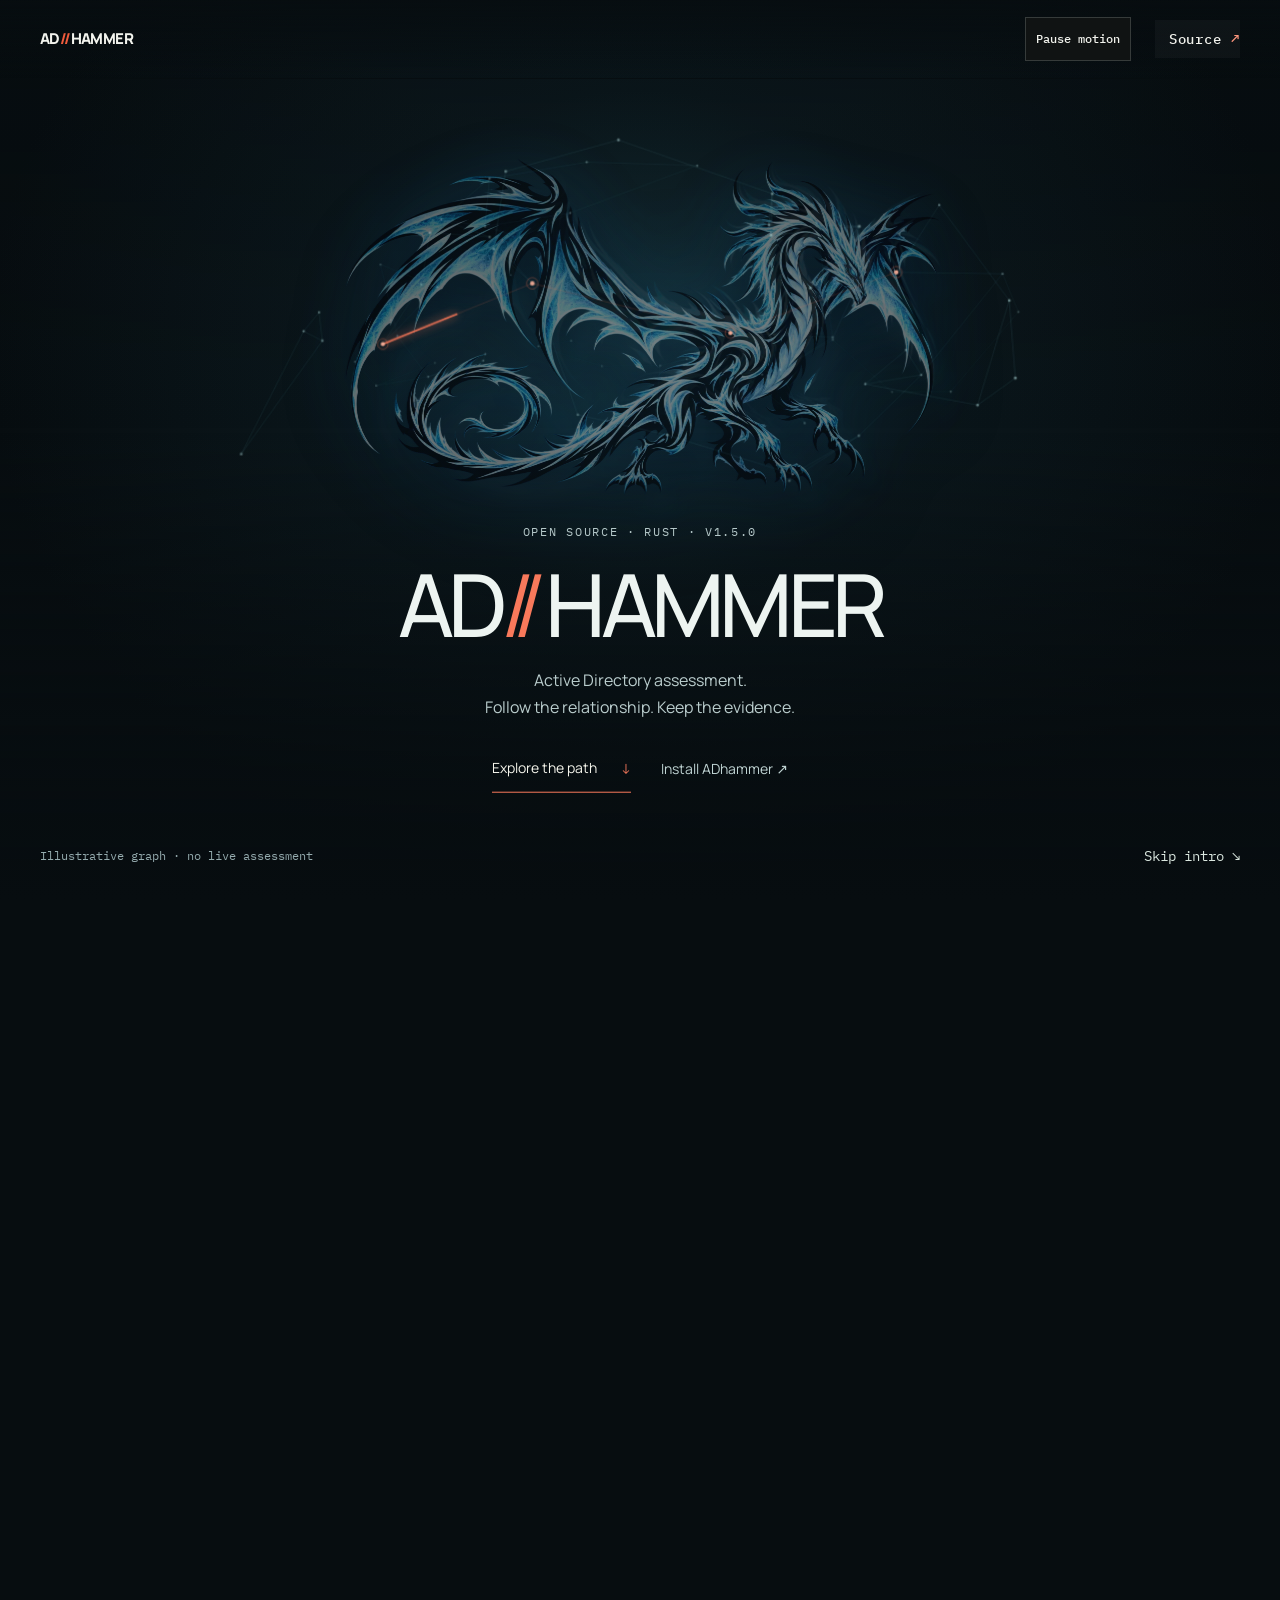
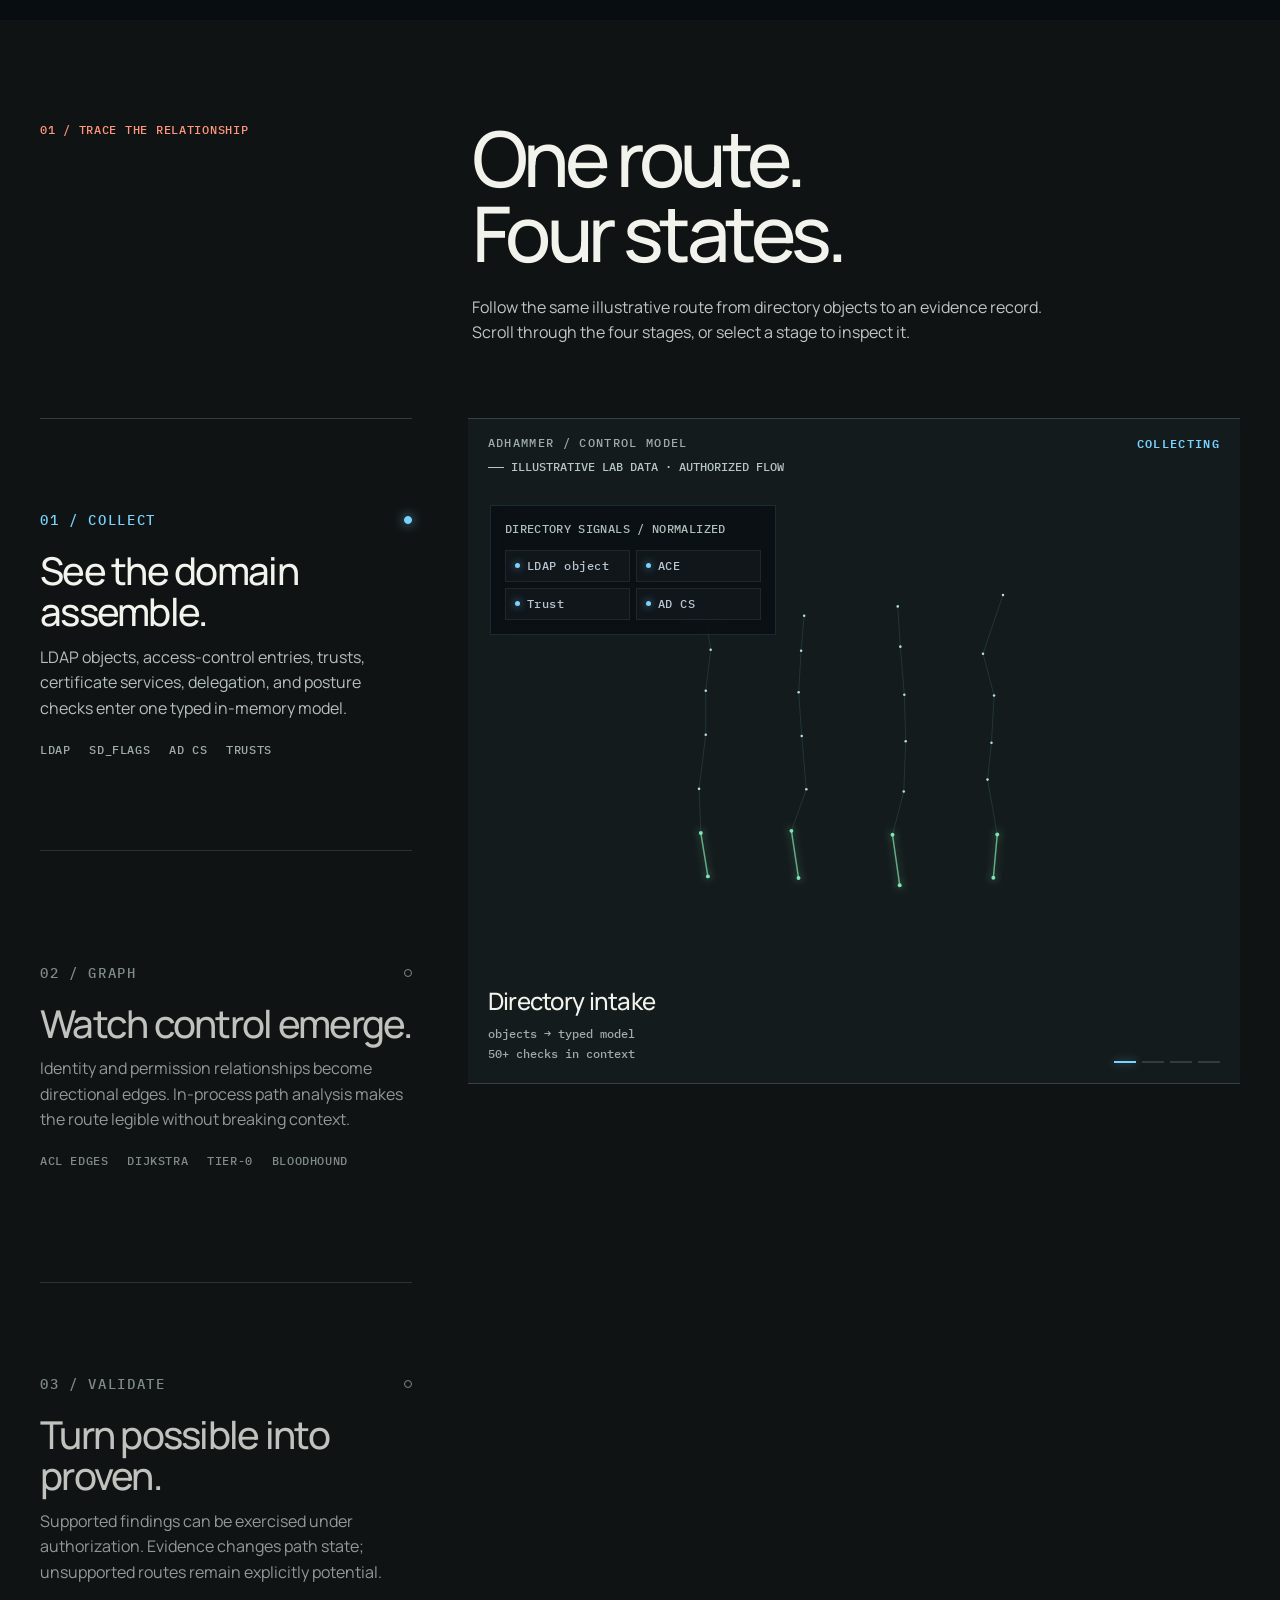
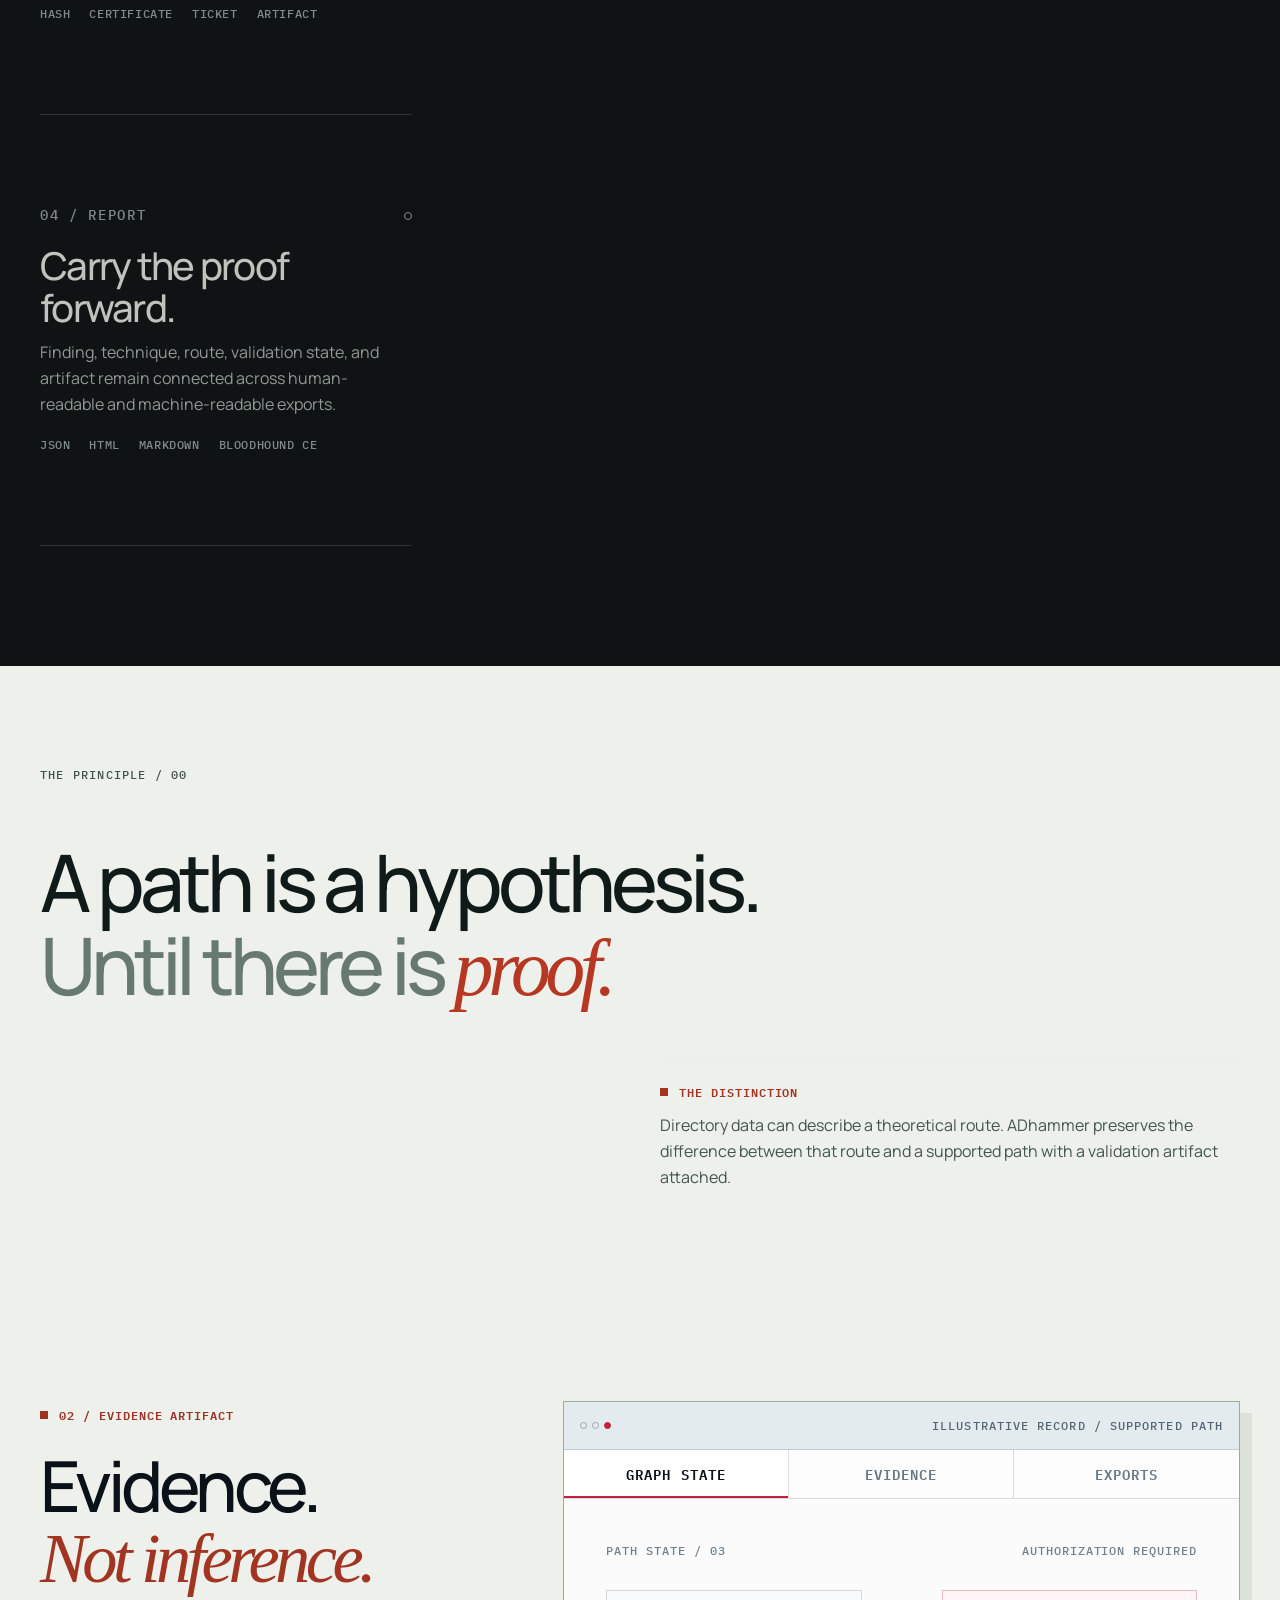
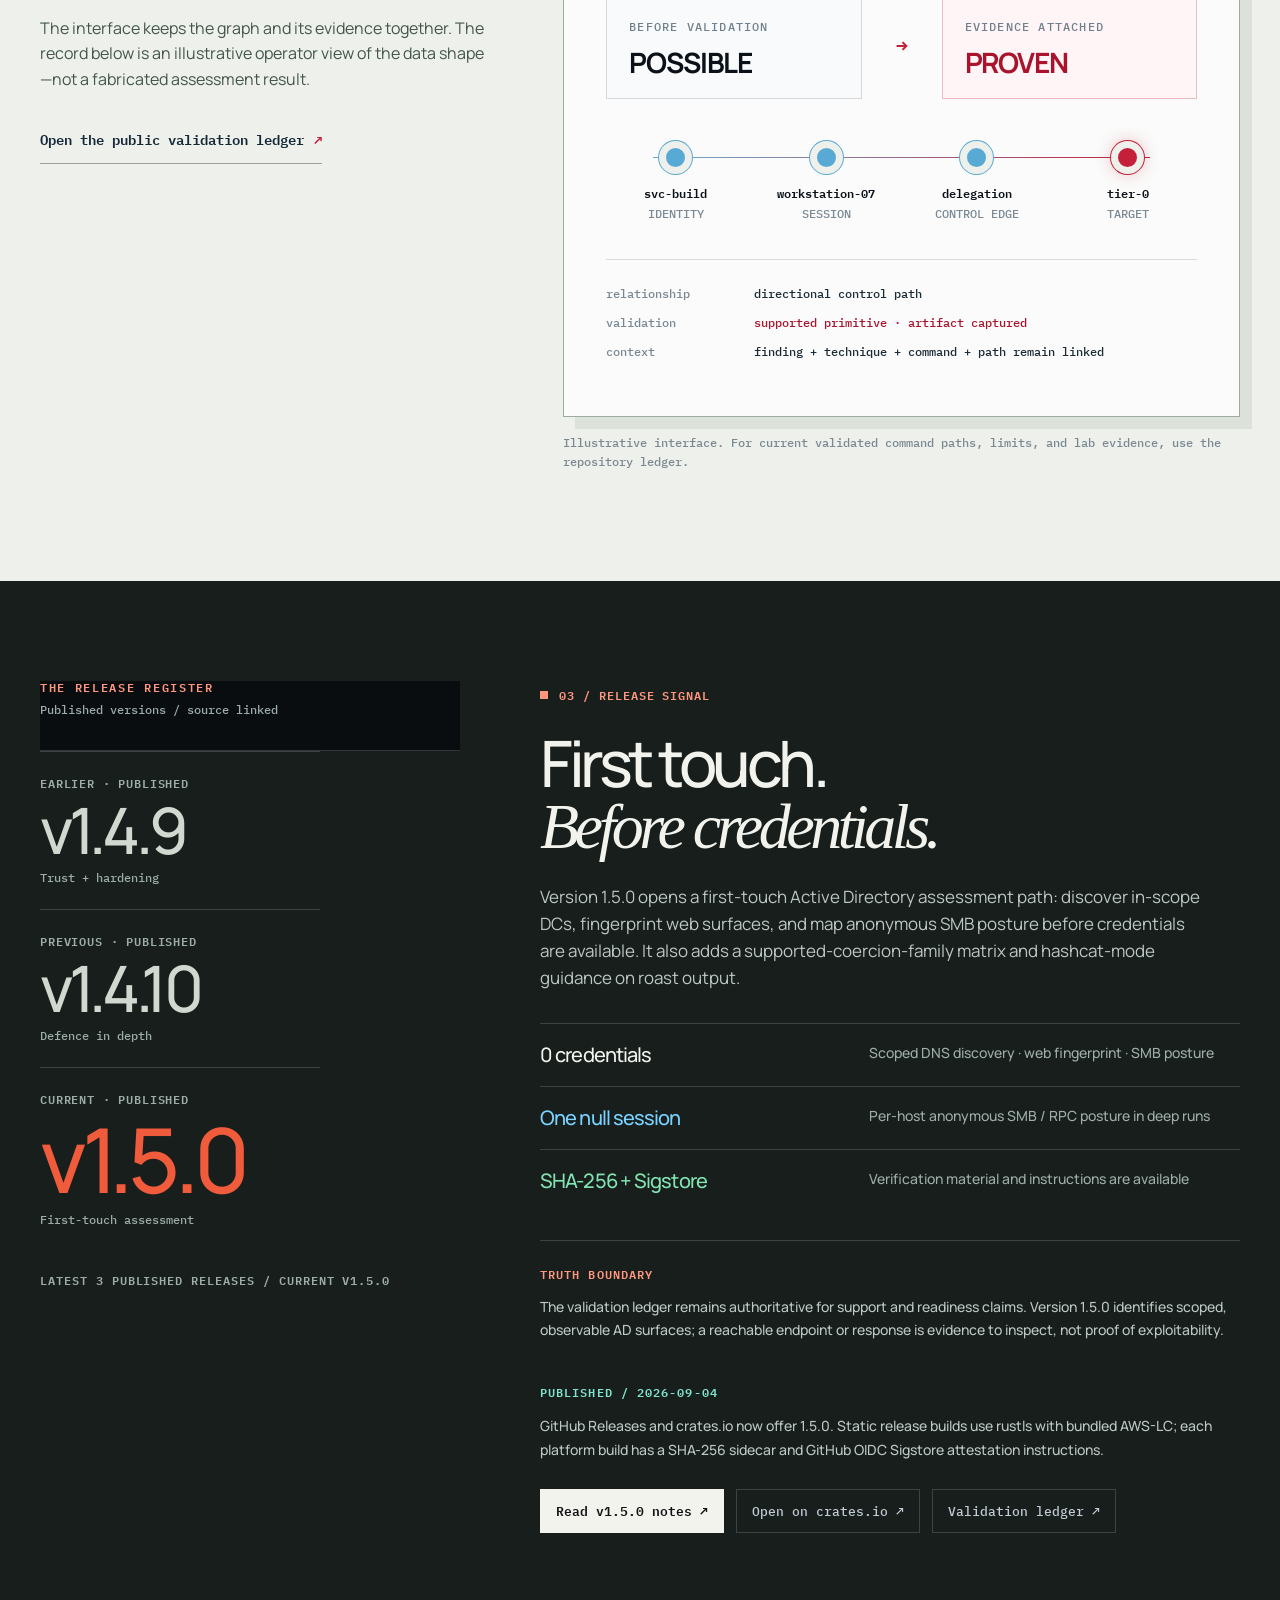
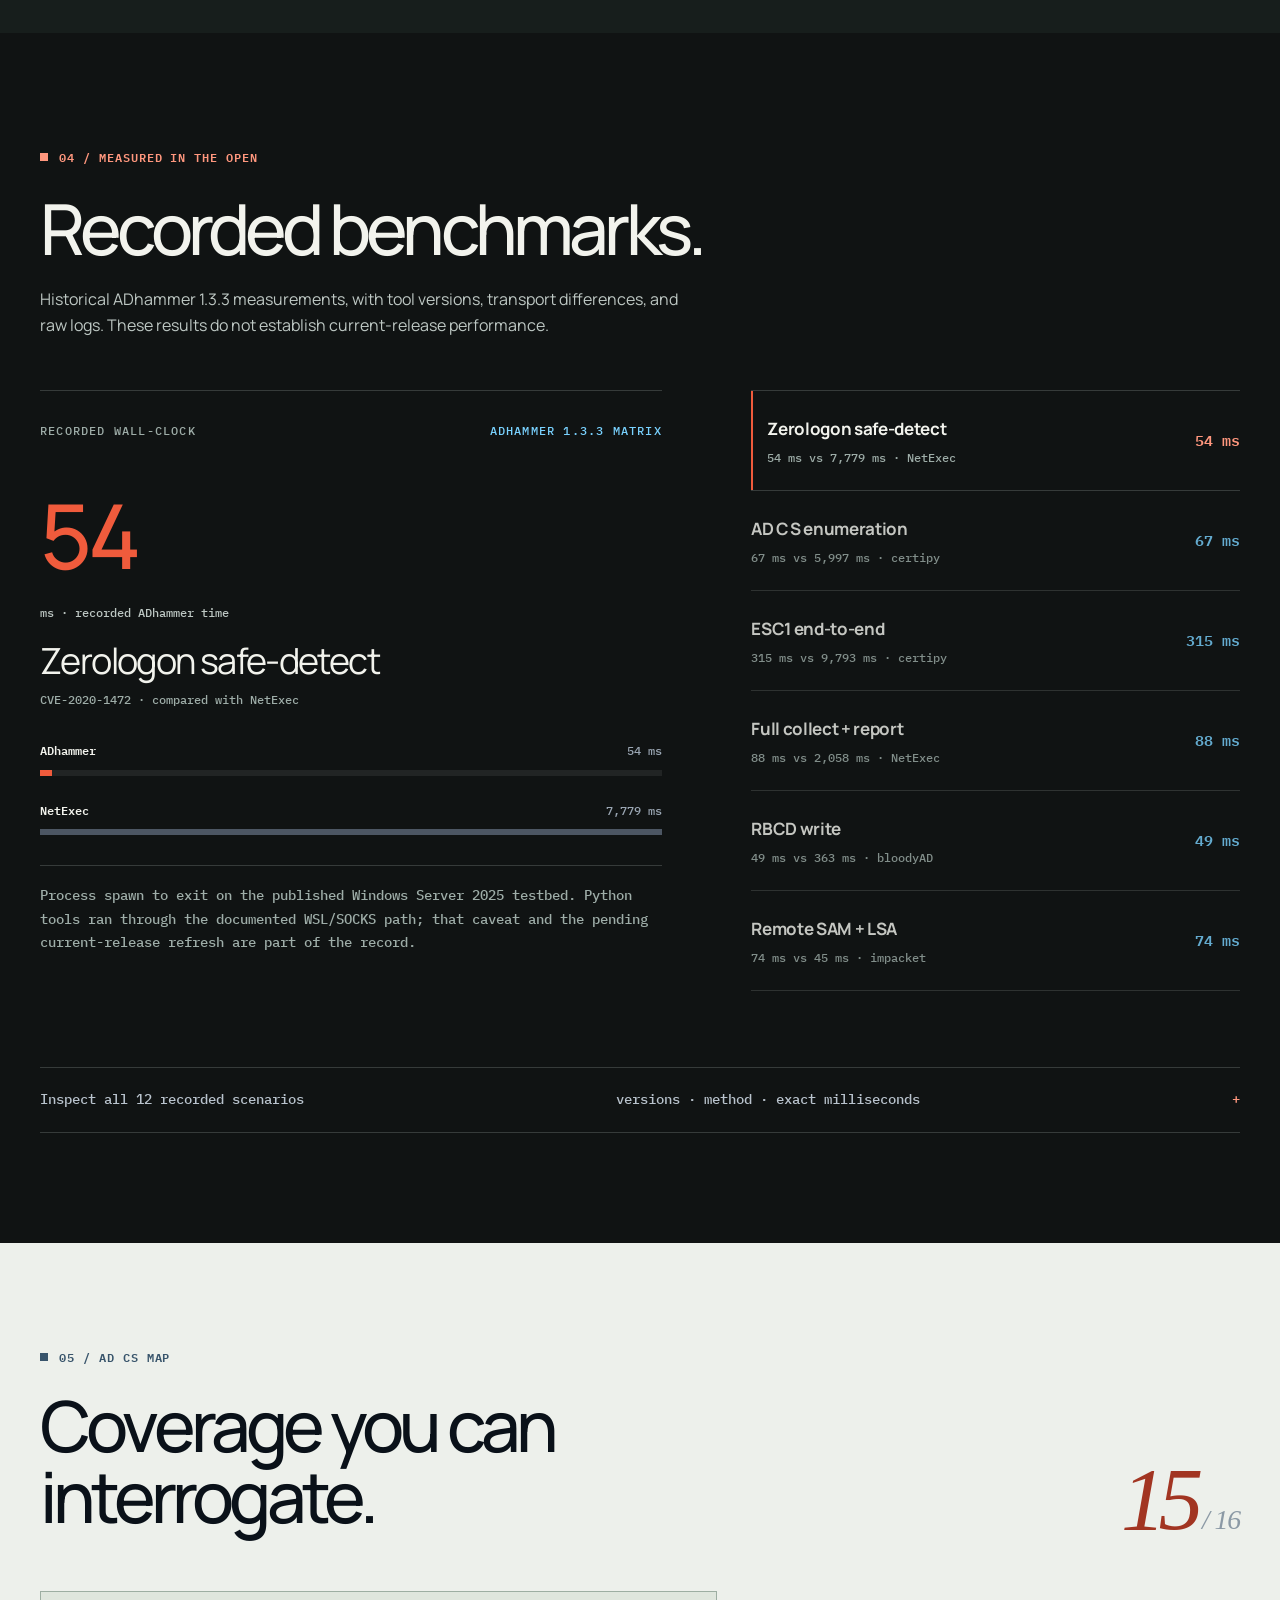
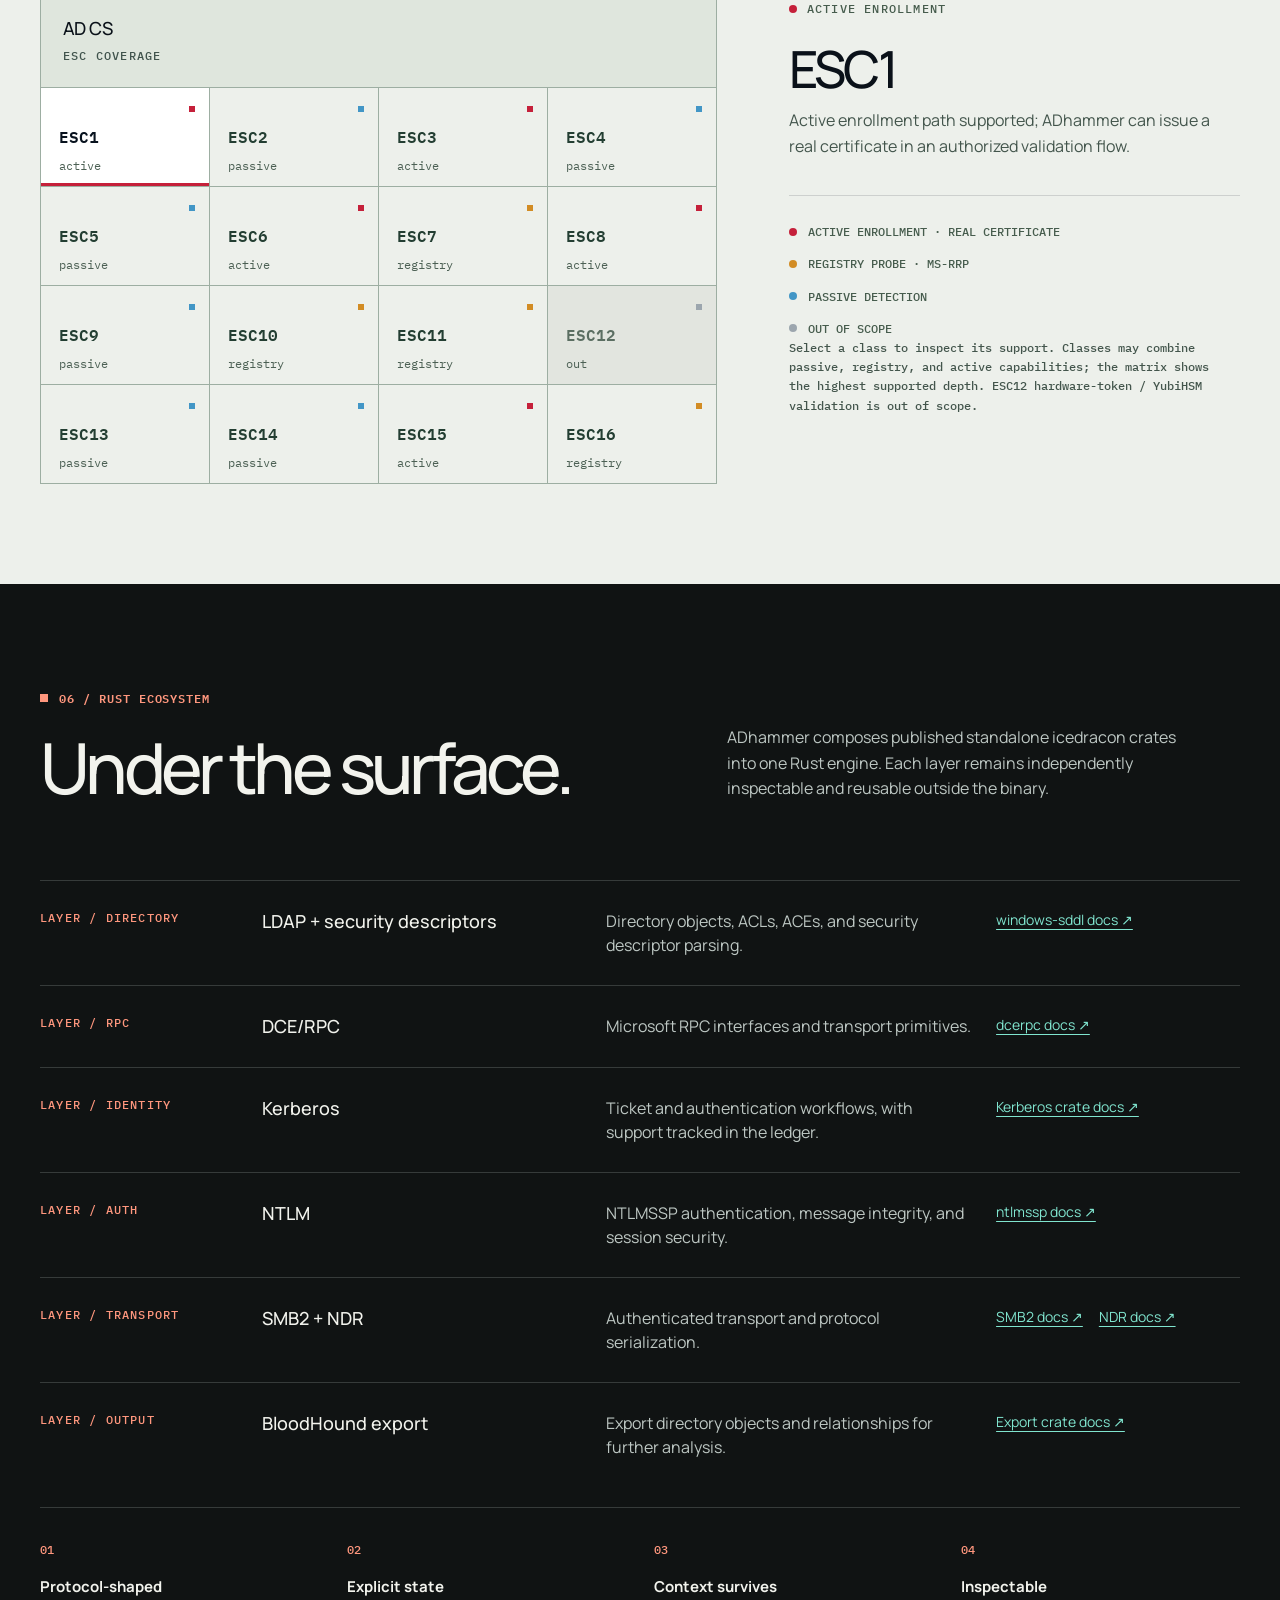
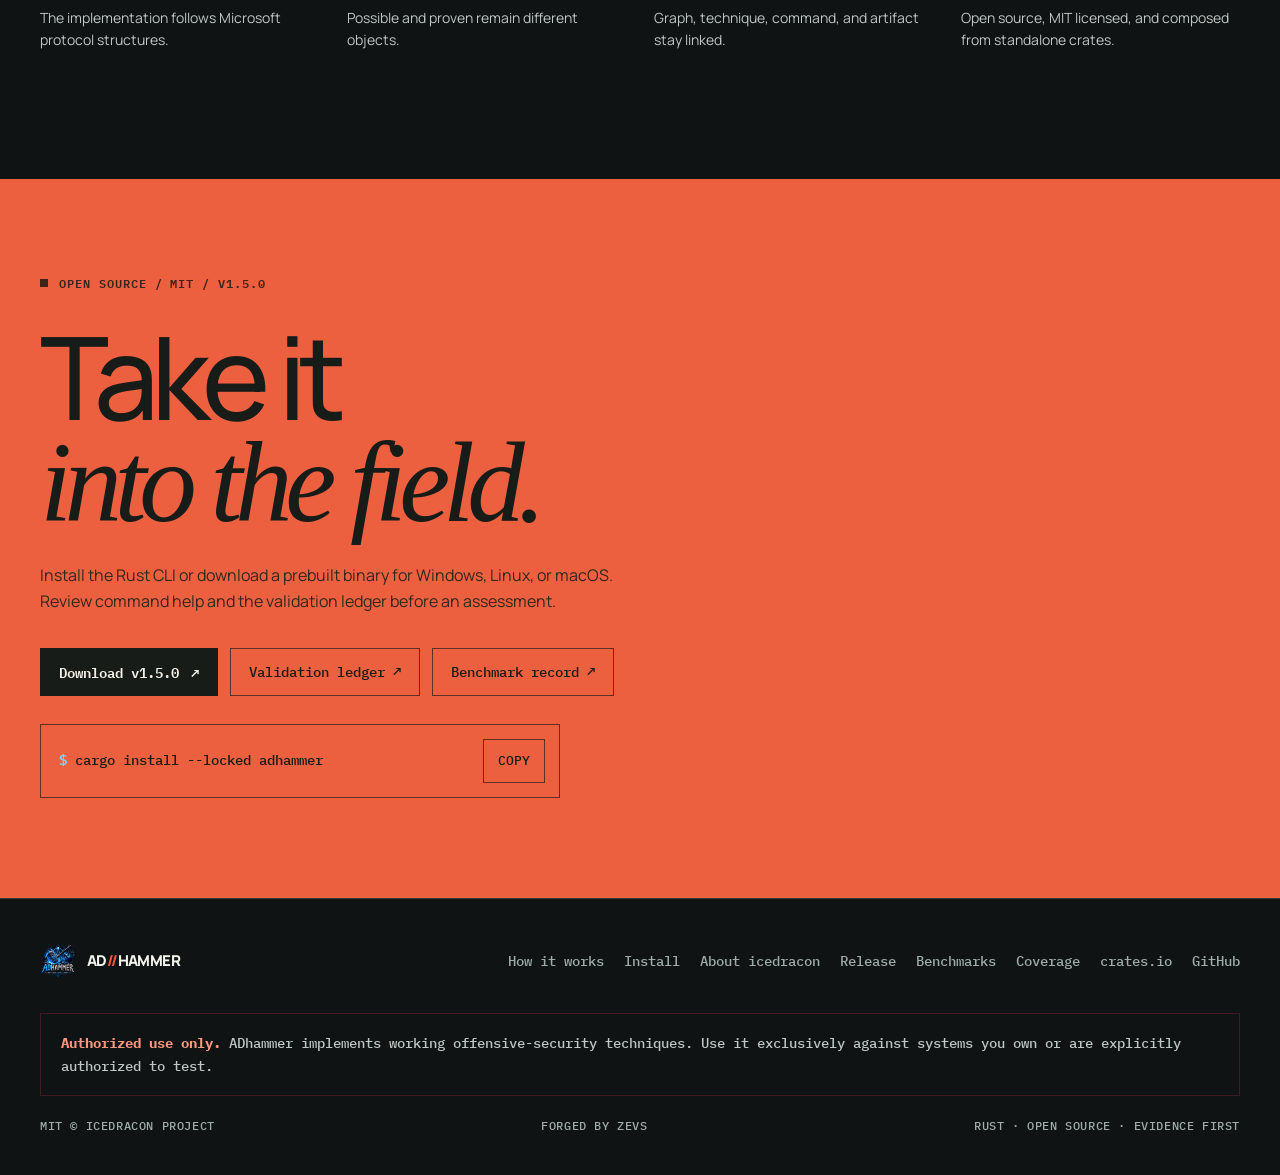
==== index.html @ ac86f3b6 "Deploy cinematic ADhammer graph entrance" ====
<!doctype html>
<html lang="en">
<head>
  <meta charset="utf-8">
  <meta name="viewport" content="width=device-width, initial-scale=1">
  <title>ADhammer — Active Directory Pentest Tool in Rust</title>
  <meta name="description" content="ADhammer is an open-source Active Directory pentest tool in Rust for first-touch discovery, attack-path analysis, AD CS assessment, and evidence-first reporting.">
  <meta name="keywords" content="Active Directory pentest tool, Active Directory penetration testing, Active Directory security assessment, AD CS, attack path analysis, BloodHound, Kerberos, Rust">
  <meta name="author" content="zevs · icedracon">
  <meta name="robots" content="index, follow">
  <meta name="googlebot" content="index, follow, max-image-preview:large, max-snippet:-1, max-video-preview:-1">
  <link rel="canonical" href="https://icedracon.github.io/adhammer/">
  <meta name="theme-color" content="#05070d">
  <link rel="icon" type="image/png" href="assets/favicon.png">
  <link rel="preload" href="assets/ice-dragon-graph.webp" as="image" type="image/webp">
  <meta property="og:title" content="ADhammer — Active Directory Pentest Tool in Rust">
  <meta property="og:description" content="Open-source Active Directory pentest tool for first-touch discovery, attack-path analysis, AD CS assessment, and evidence-first reporting.">
  <meta property="og:type" content="website">
  <meta property="og:url" content="https://icedracon.github.io/adhammer/">
  <meta property="og:site_name" content="ADhammer">
  <meta property="og:image" content="https://icedracon.github.io/adhammer/assets/adhammer-mark.webp">
  <meta property="og:image:width" content="760">
  <meta property="og:image:height" content="760">
  <meta property="og:image:alt" content="ADhammer open-source Active Directory pentest tool">
  <meta name="twitter:card" content="summary_large_image">
  <meta name="twitter:title" content="ADhammer — Active Directory Pentest Tool in Rust">
  <meta name="twitter:description" content="Open-source Active Directory pentest tool for first-touch discovery, attack-path analysis, AD CS assessment, and evidence-first reporting.">
  <meta name="twitter:image" content="https://icedracon.github.io/adhammer/assets/adhammer-mark.webp">
  <meta name="twitter:image:alt" content="ADhammer open-source Active Directory pentest tool">
  <link rel="preconnect" href="https://fonts.googleapis.com">
  <link rel="preconnect" href="https://fonts.gstatic.com" crossorigin>
  <link rel="stylesheet" href="https://fonts.googleapis.com/css2?family=IBM+Plex+Mono:wght@400;500;600&family=Manrope:wght@400;500;600;700;800&display=swap">
  <script>document.documentElement.classList.add("js");</script>
  <style>
    :root {
      --ink: #05070d;
      --ink-2: #090c14;
      --ink-3: #101521;
      --paper: #edf2f6;
      --paper-2: #dfe7ed;
      --white: #f7fbff;
      --soft: #aeb8c4;
      --muted: #788491;
      --line: rgba(216, 234, 247, .13);
      --line-dark: rgba(8, 18, 30, .14);
      --ice: #79d2ff;
      --ice-bright: #c9f2ff;
      --blue: #2ea8ff;
      --blue-deep: #0a4e8a;
      --proof: #ff435e;
      --proof-bright: #ff94a5;
      --green: #82e4b2;
      --amber: #f4c573;
      --violet: #b7a0ff;
      --teal: #80e5cf;
      --max: 1280px;
      --display: "Manrope", system-ui, sans-serif;
      --mono: "IBM Plex Mono", ui-monospace, SFMono-Regular, Consolas, monospace;
    }

    * { box-sizing: border-box; }
    html { overflow-x: hidden; overflow-x: clip; scroll-behavior: smooth; scroll-padding-top: 88px; background: var(--ink); }
    body {
      margin: 0;
      min-width: 320px;
      overflow-x: hidden;
      overflow-x: clip;
      color: var(--white);
      background: var(--ink);
      font-family: var(--display);
      font-size: 16px;
      line-height: 1.6;
      -webkit-font-smoothing: antialiased;
      text-rendering: optimizeLegibility;
    }
    body::before {
      content: "";
      position: fixed;
      inset: 0;
      z-index: -5;
      pointer-events: none;
      background:
        radial-gradient(circle at 82% -8%, rgba(46, 168, 255, .14), transparent 30rem),
        linear-gradient(rgba(255, 255, 255, .022) 1px, transparent 1px),
        linear-gradient(90deg, rgba(255, 255, 255, .022) 1px, transparent 1px);
      background-size: auto, 76px 76px, 76px 76px;
      mask-image: linear-gradient(#000 0 52%, transparent 94%);
    }
    a { color: inherit; text-decoration: none; }
    button { color: inherit; font: inherit; }
    img { max-width: 100%; }
    .sr-only {
      position: absolute;
      width: 1px;
      height: 1px;
      padding: 0;
      margin: -1px;
      overflow: hidden;
      clip: rect(0, 0, 0, 0);
      white-space: nowrap;
      border: 0;
    }
    ::selection { color: #fff; background: #a61d34; }
    :focus-visible { outline: 2px solid var(--ice); outline-offset: 4px; }
    .shell { width: min(calc(100% - 48px), var(--max)); margin-inline: auto; }
    .mono { font-family: var(--mono); }
    .skip-link {
      position: fixed;
      top: 10px;
      left: 10px;
      z-index: 200;
      padding: 10px 14px;
      color: var(--ink);
      background: var(--white);
      transform: translateY(-160%);
      transition: transform .2s ease;
    }
    .skip-link:focus { transform: translateY(0); }
    .eyebrow {
      display: inline-flex;
      align-items: center;
      gap: 11px;
      color: var(--ice);
      font: 600 10px/1 var(--mono);
      letter-spacing: .18em;
      text-transform: uppercase;
    }
    .eyebrow::before { content: ""; width: 24px; height: 1px; background: currentColor; }
    .eyebrow.dark { color: #38546b; }
    .eyebrow.proof { color: var(--proof-bright); }
    .scroll-progress {
      position: fixed;
      inset: 0 auto auto 0;
      z-index: 120;
      width: 100%;
      height: 2px;
      background: linear-gradient(90deg, var(--ice), var(--proof));
      transform: scaleX(0);
      transform-origin: left;
      box-shadow: 0 0 18px rgba(46, 168, 255, .6);
      pointer-events: none;
    }

    header {
      position: fixed;
      inset: 0 0 auto;
      z-index: 100;
      border-bottom: 1px solid transparent;
      background: linear-gradient(to bottom, rgba(5, 7, 13, .86), transparent);
      transition: background .25s ease, border-color .25s ease;
    }
    header.scrolled {
      border-bottom-color: var(--line);
      background: rgba(5, 7, 13, .82);
      backdrop-filter: blur(18px) saturate(140%);
    }
    .nav {
      height: 76px;
      display: flex;
      align-items: center;
      gap: 30px;
    }
    .brand {
      display: inline-flex;
      align-items: center;
      gap: 11px;
      font-size: 15px;
      font-weight: 800;
      letter-spacing: -.04em;
      white-space: nowrap;
    }
    .brand img {
      width: 36px;
      height: 36px;
      object-fit: contain;
      filter: drop-shadow(0 0 12px rgba(46, 168, 255, .34));
    }
    .brand-slash { color: var(--proof); }
    .nav-links {
      display: flex;
      align-items: center;
      gap: 24px;
      margin-left: auto;
      color: #9da8b5;
      font: 500 11px/1 var(--mono);
      letter-spacing: .08em;
      text-transform: uppercase;
    }
    .nav-links a { transition: color .2s ease; }
    .nav-links a:hover { color: var(--white); }
    .nav-source {
      display: inline-flex;
      align-items: center;
      gap: 10px;
      padding: 10px 14px;
      border: 1px solid var(--line);
      background: rgba(255, 255, 255, .03);
      font: 500 11px/1 var(--mono);
      letter-spacing: .05em;
      transition: border-color .2s ease, background .2s ease;
    }
    .nav-source:hover { border-color: rgba(121, 210, 255, .48); background: rgba(121, 210, 255, .08); }
    .nav-source i { color: var(--proof-bright); font-style: normal; }

    .hero {
      position: relative;
      min-height: 100svh;
      display: grid;
      align-items: center;
      overflow: hidden;
      isolation: isolate;
      padding: 112px 0 116px;
      border-bottom: 1px solid var(--line);
    }
    .hero::before {
      content: "";
      position: absolute;
      inset: 0;
      z-index: -4;
      pointer-events: none;
      background:
        radial-gradient(circle at 72% 42%, rgba(46, 168, 255, .2), transparent 31rem),
        radial-gradient(circle at 84% 62%, rgba(255, 67, 94, .075), transparent 23rem),
        linear-gradient(115deg, #05070d 0 34%, rgba(5, 7, 13, .66) 64%, #05070d 100%);
    }
    .hero::after {
      content: "";
      position: absolute;
      inset: auto 0 0;
      z-index: 4;
      height: 24%;
      pointer-events: none;
      background: linear-gradient(transparent, var(--ink));
    }
    .hero-grid {
      position: relative;
      z-index: 5;
      display: grid;
      grid-template-columns: minmax(0, 660px) minmax(0, 1fr);
      grid-template-rows: minmax(0, 1fr) auto;
      align-items: center;
      min-height: min(760px, calc(100svh - 160px));
    }
    .hero-copy { position: relative; z-index: 8; grid-column: 1; grid-row: 1; max-width: 650px; padding-top: 24px; }
    .hero h1 {
      max-width: 780px;
      margin: 24px 0 24px;
      font-size: clamp(58px, 7vw, 112px);
      line-height: .88;
      letter-spacing: -.072em;
      font-weight: 700;
    }
    .hero h1 span {
      display: block;
      margin-top: .11em;
      color: transparent;
      background: linear-gradient(100deg, var(--ice-bright), var(--blue) 52%, var(--proof-bright));
      -webkit-background-clip: text;
      background-clip: text;
    }
    .hero-lede {
      max-width: 600px;
      margin: 0;
      color: #b5bfcb;
      font-size: clamp(16px, 1.45vw, 20px);
      line-height: 1.65;
    }
    .hero-lede strong { color: var(--white); font-weight: 600; }
    .hero-actions {
      display: flex;
      flex-wrap: wrap;
      align-items: center;
      gap: 18px;
      margin-top: 34px;
    }
    .enter-link {
      position: relative;
      display: inline-flex;
      align-items: center;
      gap: 14px;
      min-height: 48px;
      padding: 0 18px;
      color: var(--ink);
      background: var(--white);
      font: 600 12px/1 var(--mono);
      letter-spacing: .04em;
      overflow: hidden;
    }
    .enter-link::before {
      content: "";
      position: absolute;
      inset: 0;
      background: linear-gradient(90deg, var(--ice-bright), #fff 52%, #ffd9df);
      transform: translateX(-102%);
      transition: transform .28s ease;
    }
    .enter-link:hover::before { transform: translateX(0); }
    .enter-link span, .enter-link i { position: relative; z-index: 1; }
    .enter-link i { color: var(--proof); font-style: normal; }
    .quiet-link {
      display: inline-flex;
      align-items: center;
      gap: 8px;
      color: #aeb8c4;
      font: 500 12px/1 var(--mono);
      border-bottom: 1px solid rgba(174, 184, 196, .34);
      padding-bottom: 5px;
      transition: color .2s ease, border-color .2s ease;
    }
    .quiet-link:hover { color: var(--white); border-color: var(--proof); }
    .hero-facts {
      position: relative;
      z-index: 8;
      display: grid;
      grid-column: 1;
      grid-row: 2;
      grid-template-columns: repeat(4, 1fr);
      gap: 0;
      margin-top: 52px;
      border-top: 1px solid var(--line);
      border-bottom: 1px solid var(--line);
      background: linear-gradient(90deg, rgba(5, 7, 13, .78), rgba(5, 7, 13, .26));
    }
    .hero-fact { padding: 15px 14px 15px 0; }
    .hero-fact + .hero-fact { padding-left: 14px; border-left: 1px solid var(--line); }
    .hero-fact b { display: block; color: var(--white); font: 600 13px/1.25 var(--mono); }
    .hero-fact span { display: block; margin-top: 7px; color: var(--muted); font: 500 9px/1.3 var(--mono); letter-spacing: .08em; text-transform: uppercase; }

    .living-stage {
      position: absolute;
      inset: 76px 0 90px;
      z-index: 1;
      width: auto;
      margin: 0;
      perspective: 1100px;
      overflow: hidden;
      pointer-events: none;
      user-select: none;
      --rx: 0deg;
      --ry: 0deg;
      --tx: 0px;
      --ty: 0px;
    }
    .living-stage::before {
      content: "";
      position: absolute;
      inset: 14% -3% -2% 28%;
      z-index: 0;
      border: 1px solid rgba(121, 210, 255, .12);
      border-radius: 50%;
      transform: perspective(900px) rotateX(67deg) rotateZ(-7deg);
      box-shadow: inset 0 0 90px rgba(46, 168, 255, .09), 0 0 44px rgba(46, 168, 255, .05);
    }
    .living-stage::after {
      content: "";
      position: absolute;
      inset: 0;
      z-index: 4;
      pointer-events: none;
      background:
        linear-gradient(90deg, #05070d 0 18%, rgba(5, 7, 13, .97) 30%, rgba(5, 7, 13, .7) 44%, rgba(5, 7, 13, .14) 65%, transparent 78%),
        linear-gradient(180deg, rgba(5, 7, 13, .62), transparent 17%, transparent 72%, #05070d 100%);
    }
    .dragon-rig {
      position: absolute;
      top: 50%;
      right: clamp(18px, 4vw, 64px);
      width: min(62vw, 900px);
      aspect-ratio: 16 / 9;
      z-index: 2;
      transform-style: preserve-3d;
      transform-origin: 67% 48%;
      transform: perspective(1050px) translate3d(var(--tx), calc(-50% + var(--ty)), 0) rotateX(var(--rx)) rotateY(var(--ry));
      transition: transform .12s linear;
      will-change: transform;
      pointer-events: none;
    }
    .dragon-float {
      position: absolute;
      inset: 0;
      transform-style: preserve-3d;
      animation: dragon-alive 6.4s ease-in-out infinite;
    }
    .dragon-aura {
      position: absolute;
      inset: 10% 4% 4%;
      z-index: 0;
      border-radius: 50%;
      background: radial-gradient(circle at 63% 46%, rgba(121, 210, 255, .25), rgba(46, 168, 255, .07) 40%, transparent 70%);
      filter: blur(28px);
      animation: aura-breathe 5.8s ease-in-out infinite;
    }
    .dragon-layer {
      position: absolute;
      inset: 0;
      width: 100%;
      height: 100%;
      object-fit: contain;
      object-position: right center;
      pointer-events: none;
    }
    .dragon-shadow {
      z-index: 1;
      opacity: .25;
      filter: blur(10px) brightness(.42) saturate(1.4) drop-shadow(0 32px 42px rgba(0, 5, 12, .86));
      transform: translate3d(26px, 30px, -100px) scale(.98);
    }
    .dragon-body {
      z-index: 2;
      opacity: .72;
      filter: saturate(.88) contrast(1.12) brightness(.78) drop-shadow(0 24px 36px rgba(0, 5, 12, .82)) drop-shadow(0 0 34px rgba(46, 168, 255, .29));
      transform: translateZ(24px);
      animation: dragon-energy 4.8s ease-in-out infinite;
    }
    .dragon-glint {
      z-index: 3;
      opacity: .2;
      mix-blend-mode: screen;
      filter: saturate(1.2) brightness(1.42) contrast(1.08);
      transform: translate3d(7px, -6px, 96px) scale(.992);
      -webkit-mask-image: radial-gradient(ellipse at 72% 39%, #000 0 15%, rgba(0, 0, 0, .72) 26%, transparent 53%);
      mask-image: radial-gradient(ellipse at 72% 39%, #000 0 15%, rgba(0, 0, 0, .72) 26%, transparent 53%);
      animation: dragon-glint 4.8s ease-in-out infinite;
    }
    .dragon-current {
      position: absolute;
      inset: 0;
      z-index: 4;
      width: 100%;
      height: 100%;
      opacity: .52;
      mix-blend-mode: screen;
      transform: translateZ(118px);
      -webkit-mask-image: url("assets/ice-dragon-graph.webp");
      -webkit-mask-repeat: no-repeat;
      -webkit-mask-position: right center;
      -webkit-mask-size: contain;
      mask-image: url("assets/ice-dragon-graph.webp");
      mask-repeat: no-repeat;
      mask-position: right center;
      mask-size: contain;
      pointer-events: none;
    }
    .dragon-eye {
      position: absolute;
      z-index: 5;
      left: 81.6%;
      top: 35.6%;
      width: 7px;
      height: 7px;
      border-radius: 50%;
      background: #fff;
      box-shadow: 0 0 5px #fff, 0 0 13px var(--ice), 0 0 30px var(--blue);
      animation: eye-live 3.2s ease-in-out infinite;
    }
    .dragon-heart {
      position: absolute;
      z-index: 5;
      left: 67%;
      top: 53%;
      width: 9px;
      height: 9px;
      border-radius: 50%;
      background: var(--proof-bright);
      box-shadow: 0 0 8px #fff, 0 0 22px var(--proof), 0 0 48px rgba(255, 67, 94, .72);
      animation: heart-live 1.7s ease-out infinite;
    }
    .dragon-breath {
      position: absolute;
      left: 85.4%;
      top: 43.1%;
      z-index: 5;
      width: 26%;
      height: 20%;
      opacity: .9;
      transform: translateZ(52px) rotate(12deg);
      transform-origin: 0 50%;
      pointer-events: none;
    }
    .dragon-breath::before {
      content: "";
      position: absolute;
      left: -2%;
      top: 39%;
      width: 86%;
      height: 23%;
      opacity: 0;
      border-radius: 50%;
      background: linear-gradient(90deg, rgba(231, 251, 255, .58), rgba(121, 210, 255, .28) 38%, transparent);
      clip-path: polygon(0 37%, 100% 0, 100% 100%, 0 63%);
      filter: blur(5px) drop-shadow(0 0 12px rgba(121, 210, 255, .58));
      transform-origin: left center;
      animation: breath-core 5.8s ease-in-out infinite;
    }
    .dragon-breath i {
      position: absolute;
      left: 3%;
      top: var(--vapor-y);
      width: var(--vapor-size);
      aspect-ratio: 1.9;
      opacity: 0;
      border-radius: 50%;
      background: radial-gradient(ellipse, rgba(229, 249, 255, .68), rgba(121, 210, 255, .2) 44%, transparent 72%);
      filter: blur(5px) drop-shadow(0 0 8px rgba(121, 210, 255, .42));
      animation: ice-vapor 5.8s ease-out infinite;
      animation-delay: var(--vapor-delay);
    }
    @keyframes dragon-alive {
      0%, 100% { transform: translate3d(0, 3px, 0) rotateZ(-.18deg) scale3d(1, 1, 1); }
      44% { transform: translate3d(0, -12px, 28px) rotateZ(.24deg) scale3d(1.014, 1.024, 1); }
      60% { transform: translate3d(0, -8px, 18px) rotateZ(.08deg) scale3d(1.007, 1.014, 1); }
    }
    @keyframes dragon-energy {
      0%, 100% { filter: saturate(.88) contrast(1.12) brightness(.76) drop-shadow(0 24px 36px rgba(0, 5, 12, .82)) drop-shadow(0 0 28px rgba(46, 168, 255, .24)); }
      50% { filter: saturate(1.05) contrast(1.14) brightness(.88) drop-shadow(0 30px 42px rgba(0, 5, 12, .78)) drop-shadow(0 0 48px rgba(46, 168, 255, .44)); }
    }
    @keyframes dragon-glint { 0%, 100% { opacity: .11; } 48% { opacity: .3; } 68% { opacity: .17; } }
    @keyframes breath-core {
      0%, 100% { opacity: .08; transform: scaleX(.16); }
      18% { opacity: .56; transform: scaleX(.48); }
      55% { opacity: .44; transform: scaleX(1); }
      82% { opacity: .12; transform: scaleX(1.08); }
    }
    @keyframes ice-vapor {
      0%, 100% { opacity: .04; transform: translate3d(0, 0, 0) scale(.28); }
      18% { opacity: .4; }
      48% { opacity: .7; }
      78% { opacity: .18; transform: translate3d(70%, var(--vapor-drift), 0) scale(1.52); }
      94% { opacity: .04; transform: translate3d(76%, var(--vapor-drift), 0) scale(1.62); }
    }
    @keyframes aura-breathe { 0%, 100% { opacity: .56; transform: scale(.9); } 50% { opacity: 1; transform: scale(1.08); } }
    @keyframes eye-live { 0%, 8%, 100% { opacity: .5; transform: scale(.78); } 16%, 74% { opacity: 1; transform: scale(1.25); } 78% { opacity: .14; transform: scale(.2); } 82% { opacity: 1; transform: scale(1.25); } }
    @keyframes heart-live { 0% { opacity: .35; transform: scale(.7); } 42% { opacity: 1; transform: scale(1.22); } 100% { opacity: 0; transform: scale(3.7); } }
    .dragon-live-tag {
      position: absolute;
      right: 4%;
      bottom: 7%;
      z-index: 6;
      display: flex;
      align-items: center;
      gap: 8px;
      color: #8291a0;
      font: 500 9px/1 var(--mono);
      letter-spacing: .1em;
      text-transform: uppercase;
    }
    .dragon-live-tag i { width: 7px; height: 7px; border-radius: 50%; background: var(--green); box-shadow: 0 0 10px var(--green); animation: eye-live 2s ease-in-out infinite; }
    .dragon-live-tag b { color: var(--ice-bright); font-weight: 600; }
    #living-graph {
      position: absolute;
      inset: 0;
      z-index: 3;
      width: 100%;
      height: 100%;
      opacity: .14;
      transform: translateZ(78px);
      pointer-events: none;
    }
    .model-index {
      position: absolute;
      right: 1%;
      top: 8%;
      z-index: 6;
      color: rgba(201, 242, 255, .46);
      font: 500 9px/1 var(--mono);
      letter-spacing: .12em;
      writing-mode: vertical-rl;
      text-transform: uppercase;
    }
    .hero-rail {
      position: absolute;
      z-index: 8;
      inset: auto 0 0;
      display: grid;
      grid-template-columns: repeat(4, 1fr);
      border-top: 1px solid var(--line);
      background: rgba(5, 7, 13, .58);
      backdrop-filter: blur(14px);
    }
    .rail-item {
      position: relative;
      min-height: 90px;
      padding: 20px 24px;
      overflow: hidden;
    }
    .rail-item + .rail-item { border-left: 1px solid var(--line); }
    .rail-item::after {
      content: "";
      position: absolute;
      inset: auto 24px 0;
      height: 1px;
      background: linear-gradient(90deg, transparent, var(--ice), transparent);
      transform: translateX(-140%);
      animation: rail-travel 7s linear infinite;
      animation-delay: calc(var(--i) * 1.05s);
    }
    .rail-item:nth-child(3)::after { background: linear-gradient(90deg, transparent, var(--proof), transparent); }
    @keyframes rail-travel { 0%, 24% { transform: translateX(-140%); } 75%, 100% { transform: translateX(140%); } }
    .rail-item small { display: block; color: var(--muted); font: 500 9px/1 var(--mono); letter-spacing: .12em; text-transform: uppercase; }
    .rail-item b { display: block; margin-top: 10px; font: 600 13px/1 var(--mono); letter-spacing: .04em; }
    .rail-item:nth-child(3) b { color: var(--proof-bright); }

    section { position: relative; }
    .section-head {
      display: grid;
      grid-template-columns: .72fr 1.28fr;
      gap: 54px;
      align-items: end;
      margin-bottom: 72px;
    }
    .section-no { color: var(--muted); font: 500 10px/1 var(--mono); letter-spacing: .14em; text-transform: uppercase; }
    .section-head h2 {
      margin: 0;
      font-size: clamp(44px, 6.2vw, 92px);
      line-height: .94;
      letter-spacing: -.062em;
      font-weight: 650;
    }
    .section-head p { max-width: 540px; margin: 24px 0 0; color: var(--soft); font-size: 17px; }

    .thesis {
      padding: 150px 0 176px;
      overflow: hidden;
      border-bottom: 1px solid var(--line);
    }
    .thesis::before {
      content: "POSSIBLE / PROVEN";
      position: absolute;
      right: -2vw;
      top: 21%;
      color: rgba(255, 255, 255, .025);
      font: 800 clamp(72px, 15vw, 220px)/1 var(--display);
      letter-spacing: -.08em;
      white-space: nowrap;
      pointer-events: none;
    }
    .thesis-copy { position: relative; z-index: 2; }
    .thesis-line {
      margin: 0;
      font-size: clamp(58px, 9.8vw, 146px);
      line-height: .86;
      letter-spacing: -.072em;
      font-weight: 650;
    }
    .thesis-line.muted { color: #4f5965; }
    .thesis-line .proof-word { color: var(--proof); text-shadow: 0 0 42px rgba(255, 67, 94, .18); }
    .thesis-note {
      display: grid;
      grid-template-columns: 170px minmax(0, 510px);
      gap: 32px;
      margin: 74px 0 0 auto;
      max-width: 740px;
      padding-top: 24px;
      border-top: 1px solid var(--line);
    }
    .thesis-note p { margin: 0; color: var(--soft); font-size: 18px; }

    .engine {
      position: relative;
      padding: 154px 0 170px;
      border-top: 1px solid rgba(121, 210, 255, .07);
      background:
        radial-gradient(circle at 74% 35%, rgba(46, 168, 255, .07), transparent 31rem),
        linear-gradient(180deg, rgba(8, 11, 18, 0), rgba(8, 11, 18, .72) 48%, rgba(8, 11, 18, 0));
    }
    .engine-story {
      display: grid;
      grid-template-columns: minmax(300px, .74fr) minmax(0, 1.26fr);
      gap: clamp(42px, 7vw, 104px);
      align-items: start;
    }
    .phase-list { position: relative; }
    .phase {
      position: relative;
      min-height: 47vh;
      display: flex;
      flex-direction: column;
      justify-content: center;
      padding: 46px 0 46px 24px;
      border-top: 1px solid var(--line);
      opacity: .38;
      transition: opacity .35s ease, transform .45s cubic-bezier(.22, 1, .36, 1);
    }
    .phase::before {
      content: "";
      position: absolute;
      left: 0;
      top: 50%;
      width: 2px;
      height: 0;
      background: var(--ice);
      box-shadow: 0 0 16px rgba(121, 210, 255, .7);
      transform: translateY(-50%);
      transition: height .45s cubic-bezier(.22, 1, .36, 1), background .25s ease, box-shadow .25s ease;
    }
    .phase:last-child { border-bottom: 1px solid var(--line); }
    .phase.active { opacity: 1; transform: translateX(6px); }
    .phase.active::before { height: 52%; }
    .phase[data-scene="2"].active::before { background: var(--proof); box-shadow: 0 0 16px rgba(255, 67, 94, .72); }
    .phase[data-scene="3"].active::before { background: var(--green); box-shadow: 0 0 16px rgba(130, 228, 178, .62); }
    .phase-button {
      width: 100%;
      padding: 0;
      border: 0;
      text-align: left;
      background: transparent;
      cursor: pointer;
    }
    .phase-top { display: flex; justify-content: space-between; align-items: center; color: var(--muted); font: 500 10px/1 var(--mono); letter-spacing: .12em; text-transform: uppercase; }
    .phase-top i { width: 8px; height: 8px; border: 1px solid currentColor; border-radius: 50%; font-style: normal; transition: background .2s, box-shadow .2s; }
    .phase.active .phase-top { color: var(--ice); }
    .phase.active .phase-top i { background: var(--ice); box-shadow: 0 0 12px rgba(121, 210, 255, .8); }
    .phase[data-scene="2"].active .phase-top { color: var(--proof-bright); }
    .phase[data-scene="2"].active .phase-top i { background: var(--proof); box-shadow: 0 0 12px rgba(255, 67, 94, .8); }
    .phase h3 { margin: 19px 0 12px; font-size: clamp(30px, 3vw, 48px); line-height: 1; letter-spacing: -.045em; }
    .phase p { max-width: 480px; margin: 0; color: var(--soft); }
    .phase-tags { display: flex; flex-wrap: wrap; gap: 7px; margin-top: 20px; }
    .phase-tags span { padding: 7px 9px; border: 1px solid var(--line); color: #8793a0; font: 500 9px/1 var(--mono); letter-spacing: .05em; text-transform: uppercase; }
    .schema-wrap {
      --scene-accent: 121, 210, 255;
      position: sticky;
      top: 108px;
      margin: 0;
      height: min(74vh, 720px);
      min-height: 520px;
      border: 1px solid var(--line);
      background:
        linear-gradient(rgba(255, 255, 255, .024) 1px, transparent 1px),
        linear-gradient(90deg, rgba(255, 255, 255, .024) 1px, transparent 1px),
        radial-gradient(circle at 50% 50%, rgba(46, 168, 255, .09), transparent 60%),
        #080b12;
      background-size: 44px 44px, 44px 44px, auto, auto;
      box-shadow: 0 38px 110px rgba(0, 5, 12, .34), inset 0 0 80px rgba(var(--scene-accent), .025);
      overflow: hidden;
      isolation: isolate;
      transition: border-color .6s ease, box-shadow .6s ease;
    }
    .schema-wrap[data-scene="2"] { --scene-accent: 255, 67, 94; border-color: rgba(255, 67, 94, .2); }
    .schema-wrap[data-scene="3"] { --scene-accent: 130, 228, 178; border-color: rgba(130, 228, 178, .18); }
    .schema-wrap::before {
      content: "";
      position: absolute;
      inset: -30%;
      z-index: 0;
      pointer-events: none;
      background: radial-gradient(circle at 54% 48%, rgba(var(--scene-accent), .12), transparent 34%);
      opacity: .62;
      transform: scale(.9);
      transition: background .65s ease, transform .8s cubic-bezier(.22, 1, .36, 1), opacity .65s ease;
    }
    .schema-wrap[data-scene="1"]::before { transform: scale(1.08); }
    .schema-wrap[data-scene="2"]::before { opacity: .82; transform: scale(1.16); }
    .schema-wrap[data-scene="3"]::before { opacity: .42; transform: scale(.78); }
    .schema-wrap::after {
      content: "";
      position: absolute;
      inset: 0;
      pointer-events: none;
      background: linear-gradient(transparent 49.6%, rgba(121, 210, 255, .08) 50%, transparent 50.4%);
      background-size: 100% 9px;
      opacity: .26;
    }
    .schema-dragon {
      position: absolute;
      left: 50%;
      top: 50%;
      z-index: 0;
      width: 92%;
      height: 72%;
      object-fit: contain;
      opacity: .22;
      filter: saturate(.65) contrast(1.1) brightness(.62) drop-shadow(0 0 24px rgba(46, 168, 255, .2));
      transform: translate(-50%, -50%) scale(.94);
      transition: opacity .8s ease, filter .8s ease, transform .8s cubic-bezier(.22, 1, .36, 1);
      pointer-events: none;
    }
    .schema-wrap[data-scene="1"] .schema-dragon { opacity: .13; filter: saturate(.55) brightness(.5) drop-shadow(0 0 34px rgba(46, 168, 255, .22)); transform: translate(-50%, -50%) scale(1.04) rotateY(-5deg); }
    .schema-wrap[data-scene="2"] .schema-dragon { opacity: .17; filter: saturate(.3) brightness(.45) drop-shadow(0 0 36px rgba(255, 67, 94, .32)); transform: translate(-50%, -50%) scale(1.08) rotateY(6deg); }
    .schema-wrap[data-scene="3"] .schema-dragon { opacity: .07; filter: saturate(.45) brightness(.42); transform: translate(-50%, -50%) scale(.78); }
    #schema-canvas { position: relative; z-index: 2; width: 100%; height: 100%; display: block; }
    .theatre-route-visual {
      position: absolute;
      inset: 0;
      z-index: 2;
      width: 100%;
      height: 100%;
      opacity: 0;
      transform: translateY(12px) scale(.98);
      transition: opacity .45s ease, transform .7s cubic-bezier(.22, 1, .36, 1);
      pointer-events: none;
    }
    .schema-wrap[data-scene="1"] .theatre-route-visual,
    .schema-wrap[data-scene="2"] .theatre-route-visual { opacity: 1; transform: none; }
    .theatre-route-base {
      fill: none;
      stroke: rgba(201, 242, 255, .17);
      stroke-width: 2;
    }
    .theatre-route-current {
      fill: none;
      stroke: var(--ice);
      stroke-width: 4;
      stroke-linecap: round;
      stroke-dasharray: .1 .9;
      filter: drop-shadow(0 0 8px rgba(121, 210, 255, .9));
      animation: theatre-route-flow 2.4s linear infinite;
    }
    .schema-wrap[data-scene="2"][data-verdict="proven"] .theatre-route-current {
      stroke: var(--proof-bright);
      filter: drop-shadow(0 0 9px rgba(255, 67, 94, .9));
      animation-duration: 1.45s;
    }
    .theatre-route-node { fill: #08111a; stroke: var(--ice); stroke-width: 2; transition: stroke .35s ease, filter .35s ease; }
    .schema-wrap[data-scene="2"][data-verdict="proven"] .theatre-route-node { stroke: var(--proof-bright); filter: drop-shadow(0 0 7px rgba(255, 67, 94, .75)); }
    .theatre-route-label { fill: rgba(223, 235, 244, .72); font: 500 12px var(--mono); letter-spacing: .08em; text-anchor: middle; }
    @keyframes theatre-route-flow { to { stroke-dashoffset: -1; } }

    .theatre-lab-note {
      position: absolute;
      left: 20px;
      top: 42px;
      z-index: 4;
      color: rgba(201, 242, 255, .44);
      font: 500 8px/1 var(--mono);
      letter-spacing: .13em;
      text-transform: uppercase;
    }
    .theatre-lab-note::before { content: ""; display: inline-block; width: 16px; height: 1px; margin: 0 7px 3px 0; background: currentColor; }
    .theatre-overlay {
      position: absolute;
      z-index: 4;
      opacity: 0;
      transform: translateY(14px);
      transition: opacity .42s ease, transform .55s cubic-bezier(.22, 1, .36, 1);
      pointer-events: none;
    }
    .theatre-intake {
      left: 22px;
      top: 86px;
      width: min(286px, calc(100% - 44px));
      padding: 14px;
      border: 1px solid rgba(121, 210, 255, .14);
      background: rgba(5, 10, 17, .62);
      backdrop-filter: blur(9px);
    }
    .schema-wrap[data-scene="0"] .theatre-intake { opacity: 1; transform: none; }
    .theatre-intake > span,
    .theatre-proof > span,
    .theatre-report > span,
    .theatre-verdict > span {
      display: block;
      color: rgba(201, 242, 255, .48);
      font: 500 8px/1 var(--mono);
      letter-spacing: .12em;
      text-transform: uppercase;
    }
    .theatre-signal-grid { display: grid; grid-template-columns: 1fr 1fr; gap: 6px; margin-top: 12px; }
    .theatre-signal-grid b {
      display: flex;
      align-items: center;
      gap: 7px;
      padding: 9px;
      border: 1px solid rgba(255, 255, 255, .07);
      color: #b9c7d3;
      background: rgba(255, 255, 255, .025);
      font: 500 9px/1 var(--mono);
      letter-spacing: .04em;
    }
    .theatre-signal-grid b::before { content: ""; width: 5px; height: 5px; border-radius: 50%; background: var(--ice); box-shadow: 0 0 8px rgba(121, 210, 255, .8); }
    .theatre-verdict {
      left: 50%;
      top: 82px;
      width: min(430px, calc(100% - 44px));
      text-align: center;
      transform: translate(-50%, 14px);
    }
    .schema-wrap[data-scene="1"] .theatre-verdict,
    .schema-wrap[data-scene="2"] .theatre-verdict { opacity: 1; transform: translate(-50%, 0); }
    .theatre-verdict-shift { display: flex; align-items: center; justify-content: center; gap: 12px; margin-top: 10px; }
    .theatre-verdict-shift b {
      padding: 8px 11px;
      border: 1px solid rgba(121, 210, 255, .28);
      color: var(--ice-bright);
      background: rgba(46, 168, 255, .08);
      font: 600 10px/1 var(--mono);
      letter-spacing: .12em;
      transition: opacity .3s ease, color .3s ease, border-color .3s ease, background .3s ease, box-shadow .3s ease;
    }
    .theatre-verdict-shift i { color: rgba(255, 255, 255, .22); font: 400 12px/1 var(--mono); }
    .theatre-verdict-shift .proven { opacity: .22; border-color: rgba(255, 67, 94, .24); color: var(--proof-bright); background: rgba(255, 67, 94, .06); }
    .schema-wrap[data-scene="2"][data-verdict="proven"] .theatre-verdict-shift .possible { opacity: .28; }
    .schema-wrap[data-scene="2"][data-verdict="proven"] .theatre-verdict-shift i { color: var(--proof-bright); }
    .schema-wrap[data-scene="2"][data-verdict="proven"] .theatre-verdict-shift .proven { opacity: 1; border-color: rgba(255, 67, 94, .55); background: rgba(255, 67, 94, .13); box-shadow: 0 0 28px rgba(255, 67, 94, .16); }
    .theatre-proof {
      right: 20px;
      bottom: 88px;
      width: min(322px, calc(100% - 40px));
      padding: 14px 16px;
      border: 1px solid rgba(255, 67, 94, .2);
      background: rgba(12, 7, 13, .78);
      backdrop-filter: blur(12px);
    }
    .schema-wrap[data-scene="2"] .theatre-proof { opacity: .28; transform: translateY(8px); }
    .schema-wrap[data-scene="2"][data-verdict="proven"] .theatre-proof { opacity: 1; transform: none; }
    .theatre-proof dl { display: grid; grid-template-columns: 78px 1fr; gap: 6px 12px; margin: 12px 0 0; font: 500 9px/1.35 var(--mono); }
    .theatre-proof dt { color: #687482; }
    .theatre-proof dd { margin: 0; color: #cbd7e0; }
    .theatre-proof dd:last-child { color: var(--proof-bright); }
    .theatre-report {
      right: 22px;
      top: 86px;
      width: min(350px, calc(100% - 44px));
      padding: 18px;
      border: 1px solid rgba(130, 228, 178, .22);
      color: #0d1b20;
      background: rgba(235, 244, 241, .94);
      box-shadow: 0 26px 70px rgba(0, 0, 0, .24);
    }
    .schema-wrap[data-scene="3"] .theatre-report { opacity: 1; transform: none; }
    .theatre-report > span { color: #59716f; }
    .theatre-report h4 { margin: 14px 0 5px; font-size: 19px; line-height: 1.05; letter-spacing: -.035em; }
    .theatre-report p { margin: 0; color: #526763; font-size: 11px; line-height: 1.45; }
    .theatre-report-formats { display: flex; flex-wrap: wrap; gap: 6px; margin-top: 15px; }
    .theatre-report-formats b { padding: 6px 8px; border: 1px solid rgba(12, 50, 43, .16); color: #25483f; font: 600 8px/1 var(--mono); letter-spacing: .06em; }
    .schema-chrome { position: absolute; inset: 0; z-index: 3; pointer-events: none; }
    .schema-top {
      position: absolute;
      inset: 18px 20px auto;
      display: flex;
      justify-content: space-between;
      gap: 20px;
      color: var(--muted);
      font: 500 9px/1 var(--mono);
      letter-spacing: .11em;
      text-transform: uppercase;
    }
    .schema-top strong { color: var(--ice); font-weight: 600; }
    .schema-bottom {
      position: absolute;
      inset: auto 20px 20px;
      display: flex;
      align-items: end;
      justify-content: space-between;
      gap: 24px;
    }
    .schema-bottom b { display: block; font-size: 20px; letter-spacing: -.03em; }
    .schema-bottom span { display: block; margin-top: 4px; color: var(--muted); font: 500 10px/1.5 var(--mono); }
    .schema-step-dots { display: flex; gap: 6px; }
    .schema-step-dots i { width: 22px; height: 2px; background: rgba(255, 255, 255, .14); }
    .schema-step-dots i.on { background: var(--ice); box-shadow: 0 0 8px rgba(121, 210, 255, .5); }
    .schema-step-dots i.proof-on { background: var(--proof); box-shadow: 0 0 8px rgba(255, 67, 94, .5); }
    .schema-step-dots i.export-on { background: var(--green); box-shadow: 0 0 8px rgba(130, 228, 178, .5); }

    .proof-section {
      padding: 158px 0;
      color: #0a1119;
      background:
        linear-gradient(rgba(8, 18, 30, .04) 1px, transparent 1px),
        linear-gradient(90deg, rgba(8, 18, 30, .04) 1px, transparent 1px),
        var(--paper);
      background-size: 64px 64px;
    }
    .proof-grid {
      display: grid;
      grid-template-columns: minmax(300px, .72fr) minmax(0, 1.28fr);
      gap: clamp(48px, 8vw, 116px);
      align-items: start;
    }
    .proof-copy { position: sticky; top: 120px; }
    .proof-copy h2 { margin: 23px 0 22px; font-size: clamp(48px, 6vw, 88px); line-height: .92; letter-spacing: -.065em; }
    .proof-copy h2 span { color: #bf203a; }
    .proof-copy > p { max-width: 460px; margin: 0; color: #52616f; font-size: 17px; }
    .ledger-link {
      display: inline-flex;
      align-items: center;
      gap: 10px;
      margin-top: 28px;
      padding-bottom: 6px;
      border-bottom: 1px solid rgba(8, 18, 30, .35);
      color: #152838;
      font: 600 11px/1 var(--mono);
    }
    .ledger-link i { color: #c5203a; font-style: normal; }
    .artifact-shell {
      border: 1px solid var(--line-dark);
      background: rgba(255, 255, 255, .76);
      box-shadow: 0 34px 90px rgba(18, 41, 58, .13);
    }
    .artifact-top {
      display: flex;
      align-items: center;
      justify-content: space-between;
      gap: 20px;
      padding: 14px 16px;
      border-bottom: 1px solid var(--line-dark);
      background: rgba(220, 230, 237, .74);
      color: #536574;
      font: 500 9px/1 var(--mono);
      letter-spacing: .09em;
      text-transform: uppercase;
    }
    .window-dots { display: flex; gap: 5px; }
    .window-dots i { width: 7px; height: 7px; border: 1px solid rgba(8, 18, 30, .3); border-radius: 50%; }
    .window-dots i:last-child { background: #c5203a; border-color: #c5203a; }
    .artifact-tabs {
      display: grid;
      grid-template-columns: repeat(3, 1fr);
      border-bottom: 1px solid var(--line-dark);
    }
    .artifact-tab {
      padding: 17px;
      border: 0;
      border-right: 1px solid var(--line-dark);
      color: #6a7884;
      background: rgba(255, 255, 255, .35);
      font: 600 10px/1 var(--mono);
      letter-spacing: .08em;
      text-transform: uppercase;
      cursor: pointer;
    }
    .artifact-tab:last-child { border-right: 0; }
    .artifact-tab[aria-selected="true"] { color: #0a1119; background: #fff; box-shadow: inset 0 -2px #c5203a; }
    .artifact-panel { min-height: 525px; padding: clamp(22px, 4vw, 42px); }
    .artifact-panel[hidden] { display: none; }
    .artifact-kicker { display: flex; justify-content: space-between; gap: 18px; color: #71808d; font: 500 9px/1 var(--mono); letter-spacing: .08em; text-transform: uppercase; }
    .state-shift {
      display: grid;
      grid-template-columns: 1fr 44px 1fr;
      align-items: center;
      gap: 18px;
      margin-top: 30px;
    }
    .state-card { padding: 22px; border: 1px solid var(--line-dark); background: #f8fafb; }
    .state-card small { color: #71808d; font: 500 9px/1 var(--mono); letter-spacing: .1em; text-transform: uppercase; }
    .state-card b { display: block; margin-top: 9px; font-size: 28px; line-height: 1; letter-spacing: -.04em; }
    .state-card.proven { color: #a9142c; border-color: rgba(197, 32, 58, .28); background: #fff5f6; }
    .state-arrow { color: #c5203a; text-align: center; font: 600 20px/1 var(--mono); }
    .route {
      position: relative;
      display: grid;
      grid-template-columns: repeat(4, 1fr);
      gap: 12px;
      margin-top: 42px;
    }
    .route::before {
      content: "";
      position: absolute;
      top: 16px;
      left: 8%;
      right: 8%;
      height: 1px;
      background: linear-gradient(90deg, #6aaed2, #c5203a);
    }
    .route-node { position: relative; z-index: 1; text-align: center; }
    .route-node i {
      display: block;
      width: 33px;
      height: 33px;
      margin: 0 auto 12px;
      border: 7px solid var(--paper);
      border-radius: 50%;
      background: #58a9d4;
      box-shadow: 0 0 0 1px #58a9d4;
    }
    .route-node:last-child i { background: #c5203a; box-shadow: 0 0 0 1px #c5203a, 0 0 16px rgba(197, 32, 58, .28); }
    .route-node b { display: block; font: 600 10px/1.25 var(--mono); }
    .route-node span { display: block; margin-top: 5px; color: #7b8995; font: 500 8px/1.25 var(--mono); text-transform: uppercase; }
    .artifact-record {
      display: grid;
      grid-template-columns: 130px 1fr;
      gap: 10px 18px;
      margin-top: 38px;
      padding-top: 24px;
      border-top: 1px solid var(--line-dark);
      font: 500 10px/1.55 var(--mono);
    }
    .artifact-record dt { color: #788793; }
    .artifact-record dd { margin: 0; color: #1a2a36; overflow-wrap: anywhere; }
    .artifact-record .proof-value { color: #a9142c; }
    .code-record {
      margin: 24px 0 0;
      padding: 24px;
      overflow-x: auto;
      border: 1px solid var(--line-dark);
      color: #253745;
      background: #f7f9fa;
      font: 500 11px/1.8 var(--mono);
      white-space: pre-wrap;
    }
    .code-record .key { color: #2c769d; }
    .code-record .value { color: #a9142c; }
    .export-stack { display: grid; gap: 12px; margin-top: 28px; }
    .export-row { display: grid; grid-template-columns: 92px 1fr auto; gap: 18px; align-items: center; padding: 20px; border: 1px solid var(--line-dark); background: #f8fafb; }
    .export-row b { font: 600 12px/1 var(--mono); }
    .export-row span { color: #687783; font-size: 13px; }
    .export-row i { color: #188259; font: 600 9px/1 var(--mono); font-style: normal; text-transform: uppercase; }
    .artifact-caption { margin: 16px 0 0; color: #7b8892; font: 500 9px/1.5 var(--mono); }

    .release-pulse {
      isolation: isolate;
      overflow: hidden;
      padding: 156px 0 144px;
      border-top: 1px solid rgba(121, 210, 255, .12);
      border-bottom: 1px solid var(--line);
      background:
        radial-gradient(circle at 14% 38%, rgba(255, 67, 94, .14), transparent 28rem),
        radial-gradient(circle at 82% 18%, rgba(46, 168, 255, .13), transparent 31rem),
        linear-gradient(135deg, #080b12 0%, #05070d 54%, #0a0e17 100%);
    }
    .release-pulse::before {
      content: "";
      position: absolute;
      inset: 0;
      z-index: -2;
      pointer-events: none;
      background:
        linear-gradient(115deg, transparent 0 45%, rgba(121, 210, 255, .045) 45.1% 45.2%, transparent 45.3%),
        linear-gradient(rgba(255, 255, 255, .022) 1px, transparent 1px),
        linear-gradient(90deg, rgba(255, 255, 255, .022) 1px, transparent 1px);
      background-size: auto, 64px 64px, 64px 64px;
      mask-image: linear-gradient(90deg, #000, rgba(0, 0, 0, .54) 58%, transparent);
    }
    .release-pulse::after {
      content: "1.4.x";
      position: absolute;
      top: -8vw;
      right: -3vw;
      z-index: -1;
      color: transparent;
      font-size: clamp(180px, 30vw, 520px);
      font-weight: 800;
      line-height: 1;
      letter-spacing: -.1em;
      -webkit-text-stroke: 1px rgba(121, 210, 255, .055);
      pointer-events: none;
      user-select: none;
    }
    .release-grid {
      display: grid;
      grid-template-columns: minmax(320px, .76fr) minmax(0, 1.24fr);
      gap: clamp(56px, 8vw, 118px);
      align-items: stretch;
    }
    .release-lineage {
      position: relative;
      min-height: 610px;
      margin: 0;
      overflow: hidden;
      border: 1px solid var(--line);
      border-left-color: rgba(255, 67, 94, .62);
      background:
        radial-gradient(circle at 36% 46%, rgba(255, 67, 94, .1), transparent 15rem),
        linear-gradient(rgba(255, 255, 255, .022) 1px, transparent 1px),
        linear-gradient(90deg, rgba(255, 255, 255, .022) 1px, transparent 1px),
        rgba(4, 7, 12, .72);
      background-size: auto, 46px 46px, 46px 46px, auto;
      box-shadow: 0 34px 90px rgba(0, 0, 0, .22);
    }
    .release-lineage-head {
      position: absolute;
      inset: 0 0 auto;
      z-index: 4;
      min-height: 70px;
      padding: 17px 20px;
      border-bottom: 1px solid var(--line);
      background: rgba(5, 7, 13, .72);
      backdrop-filter: blur(12px);
    }
    .release-lineage-head span { display: block; color: var(--ice); font: 600 9px/1 var(--mono); letter-spacing: .14em; text-transform: uppercase; }
    .release-lineage-head b { display: block; margin-top: 8px; color: #7e8b97; font: 500 9px/1 var(--mono); }
    .release-lineage-map { position: absolute; inset: 70px 0 0; }
    .release-lineage-visual { position: absolute; inset: 0; width: 100%; height: 100%; pointer-events: none; }
    .release-line, .release-line-pulse, .release-line-ambient { fill: none; vector-effect: non-scaling-stroke; }
    .release-line-history { stroke: rgba(121, 210, 255, .38); stroke-width: 1.5; }
    .release-line-current-path { stroke: url(#release-line-gradient); stroke-width: 2; }
    .release-line-pulse {
      stroke: #fff;
      stroke-width: 3.5;
      stroke-linecap: round;
      stroke-dasharray: .03 .97;
      filter: drop-shadow(0 0 8px rgba(255, 67, 94, .92));
      animation: release-proof-travel 4.2s linear infinite;
    }
    .release-line-ambient { stroke: rgba(121, 210, 255, .1); stroke-width: 1; stroke-dasharray: 2 8; }
    .release-lineage-dot { fill: var(--ice); opacity: .24; }
    .release-lineage-node {
      position: absolute;
      z-index: 3;
      width: min(70%, 280px);
      display: grid;
      grid-template-columns: 50px minmax(0, 1fr);
      gap: 16px;
      align-items: center;
      padding: 8px;
      border: 0;
      color: var(--white);
      background: transparent;
      text-align: left;
      transform: translateY(-50%);
    }
    a.release-lineage-node { transition: background .2s ease, transform .25s ease; }
    a.release-lineage-node:hover { background: linear-gradient(90deg, rgba(121, 210, 255, .06), transparent); transform: translateY(-50%) translateX(4px); }
    .release-lineage-149 { left: 8%; top: 18%; }
    .release-lineage-1410 { left: 28%; top: 47%; }
    .release-lineage-150 { left: 8%; top: 79%; }
    .release-lineage-orb {
      position: relative;
      width: 50px;
      height: 50px;
      display: grid;
      place-items: center;
      border: 1px solid #5f7789;
      border-radius: 50%;
      background: #0a121c;
      box-shadow: 0 0 0 7px rgba(121, 210, 255, .025), 0 0 24px rgba(121, 210, 255, .1);
    }
    .release-lineage-orb i { width: 8px; height: 8px; border-radius: 50%; background: #7d96a8; box-shadow: 0 0 12px rgba(121, 210, 255, .34); }
    .release-lineage-current .release-lineage-orb { border-color: var(--proof); background: rgba(52, 9, 18, .9); box-shadow: 0 0 0 8px rgba(255, 67, 94, .04), 0 0 34px rgba(255, 67, 94, .3); }
    .release-lineage-current .release-lineage-orb i { background: #fff; box-shadow: 0 0 4px #fff, 0 0 18px var(--proof); }
    .release-lineage-current .release-lineage-orb::after {
      content: "";
      position: absolute;
      inset: 11px;
      border: 1px solid var(--proof);
      border-radius: 50%;
      animation: heart-live 2.2s ease-out infinite;
    }
    .release-lineage-copy small { display: block; color: var(--muted); font: 600 10px/1.35 var(--mono); letter-spacing: .07em; text-transform: uppercase; }
    .release-lineage-copy strong { display: block; margin-top: 6px; font-size: 25px; line-height: 1; letter-spacing: -.055em; }
    .release-lineage-current .release-lineage-copy strong { color: var(--proof-bright); font-size: clamp(34px, 4.2vw, 52px); }
    .release-lineage-copy em { display: block; margin-top: 7px; color: #74818d; font: 500 9px/1.35 var(--mono); font-style: normal; }
    .release-lineage-status {
      position: absolute;
      right: 16px;
      bottom: 14px;
      color: var(--proof-bright);
      font: 600 7px/1 var(--mono);
      letter-spacing: .08em;
      text-transform: uppercase;
    }
    @keyframes release-proof-travel { to { stroke-dashoffset: -1; } }
    .js .release-line-pulse { animation-play-state: paused; }
    .js .release-lineage.in .release-line-pulse { animation-play-state: running; }
    .release-story { align-self: center; }
    .release-story h2 { margin: 25px 0 24px; font-size: clamp(54px, 6.8vw, 98px); line-height: .88; letter-spacing: -.07em; }
    .release-story h2 span { display: block; color: #8d98a5; }
    .release-intro { max-width: 660px; margin: 0; color: var(--soft); font-size: 17px; }
    .release-facts {
      display: grid;
      grid-template-columns: repeat(3, 1fr);
      margin-top: 46px;
      border: 1px solid var(--line);
      background: rgba(255, 255, 255, .018);
    }
    .release-fact { min-height: 154px; padding: 24px 20px; }
    .release-fact + .release-fact { border-left: 1px solid var(--line); }
    .release-fact strong { display: block; color: var(--white); font-size: clamp(20px, 2.2vw, 30px); line-height: 1; letter-spacing: -.045em; }
    .release-fact:nth-child(2) strong { color: var(--ice); }
    .release-fact:nth-child(3) strong { color: var(--green); }
    .release-fact span { display: block; margin-top: 14px; color: var(--muted); font: 500 9px/1.55 var(--mono); text-transform: uppercase; }
    .release-boundary {
      display: grid;
      grid-template-columns: 110px 1fr;
      gap: 24px;
      margin-top: 28px;
      padding: 22px 0;
      border-top: 1px solid var(--line);
      border-bottom: 1px solid var(--line);
    }
    .release-boundary b { color: var(--proof-bright); font: 600 9px/1.5 var(--mono); letter-spacing: .09em; text-transform: uppercase; }
    .release-boundary p { margin: 0; color: #8c98a4; font: 500 10px/1.65 var(--mono); }
    .release-distribution-note { margin-top: 18px; padding: 18px 20px; border: 1px solid rgba(121, 210, 255, .18); background: rgba(121, 210, 255, .035); }
    .release-distribution-note span { color: var(--ice); font: 600 9px/1 var(--mono); letter-spacing: .09em; text-transform: uppercase; }
    .release-distribution-note p { margin: 9px 0 0; color: #8996a2; font: 500 10px/1.6 var(--mono); }
    .release-links { display: flex; flex-wrap: wrap; gap: 12px; margin-top: 28px; }
    .release-link {
      display: inline-flex;
      align-items: center;
      min-height: 44px;
      padding: 0 15px;
      border: 1px solid var(--line);
      color: #c2ccd6;
      font: 500 10px/1 var(--mono);
      transition: color .2s ease, border-color .2s ease, background .2s ease;
    }
    .release-link:first-child { color: var(--ink); border-color: var(--white); background: var(--white); font-weight: 600; }
    .release-link:hover { color: var(--white); border-color: rgba(121, 210, 255, .42); background: rgba(121, 210, 255, .07); }
    .release-link:first-child:hover { color: var(--ink); border-color: var(--ice-bright); background: var(--ice-bright); }
    .benchmarks { padding: 164px 0 176px; overflow: hidden; }
    .benchmarks::before {
      content: "";
      position: absolute;
      inset: 0;
      pointer-events: none;
      background: radial-gradient(circle at 12% 38%, rgba(255, 67, 94, .08), transparent 28rem), radial-gradient(circle at 88% 62%, rgba(46, 168, 255, .08), transparent 24rem);
    }
    .bench-head { position: relative; z-index: 2; max-width: 970px; margin-bottom: 82px; }
    .bench-head h2 { margin: 23px 0 22px; font-size: clamp(52px, 7.5vw, 108px); line-height: .9; letter-spacing: -.068em; }
    .bench-head p { max-width: 650px; margin: 0; color: var(--soft); font-size: 17px; }
    .bench-layout {
      position: relative;
      z-index: 2;
      display: grid;
      grid-template-columns: minmax(0, 1.12fr) minmax(340px, .88fr);
      gap: clamp(48px, 7vw, 94px);
      align-items: start;
    }
    .race-panel {
      position: sticky;
      top: 116px;
      min-height: 560px;
      padding: clamp(24px, 4vw, 46px);
      border: 1px solid var(--line);
      background: rgba(9, 12, 20, .84);
      backdrop-filter: blur(14px);
    }
    .race-top { display: flex; justify-content: space-between; gap: 20px; color: var(--muted); font: 500 9px/1 var(--mono); letter-spacing: .1em; text-transform: uppercase; }
    .race-top span:last-child { color: var(--ice); }
    .race-number { margin-top: 56px; font-size: clamp(88px, 12vw, 178px); line-height: .72; letter-spacing: -.085em; font-weight: 650; }
    .race-number span { color: var(--proof); }
    .race-number.loss span { color: var(--amber); }
    .race-title { margin-top: 30px; font-size: clamp(23px, 3vw, 40px); line-height: 1.06; letter-spacing: -.045em; }
    .race-sub { margin-top: 10px; color: var(--muted); font: 500 10px/1.6 var(--mono); }
    .race-bars { display: grid; gap: 25px; margin-top: 54px; }
    .race-bar-head { display: flex; justify-content: space-between; gap: 18px; margin-bottom: 9px; color: #9ba7b4; font: 500 10px/1 var(--mono); }
    .race-bar-head b { color: var(--white); font-weight: 600; }
    .race-track { height: 6px; overflow: hidden; background: rgba(255, 255, 255, .07); }
    .race-fill { width: 0; height: 100%; background: var(--ice); box-shadow: 0 0 16px rgba(121, 210, 255, .55); transition: width .7s cubic-bezier(.22, 1, .36, 1); }
    .race-fill.them { background: #4c5663; box-shadow: none; }
    .race-disclaimer { margin-top: 46px; padding-top: 18px; border-top: 1px solid var(--line); color: var(--muted); font: 500 9px/1.65 var(--mono); }
    .bench-list { border-top: 1px solid var(--line); }
    .bench-choice {
      width: 100%;
      display: grid;
      grid-template-columns: 1fr auto;
      gap: 24px;
      align-items: center;
      min-height: 94px;
      padding: 18px 0;
      border: 0;
      border-bottom: 1px solid var(--line);
      text-align: left;
      background: transparent;
      cursor: pointer;
      opacity: .52;
      transition: opacity .2s ease, padding .25s ease;
    }
    .bench-choice:hover { opacity: .82; }
    .bench-choice[aria-pressed="true"] { opacity: 1; padding-left: 16px; box-shadow: inset 2px 0 var(--proof); }
    .bench-choice b { display: block; font-size: 17px; letter-spacing: -.02em; }
    .bench-choice small { display: block; margin-top: 6px; color: var(--muted); font: 500 9px/1.4 var(--mono); }
    .bench-choice strong { color: var(--ice); font: 600 15px/1 var(--mono); }
    .bench-choice[aria-pressed="true"] strong { color: var(--proof-bright); }
    .matrix-details { position: relative; z-index: 2; margin-top: 68px; border: 1px solid var(--line); }
    .matrix-details summary {
      display: flex;
      justify-content: space-between;
      gap: 20px;
      padding: 22px 24px;
      cursor: pointer;
      color: #b9c3cd;
      font: 500 11px/1.4 var(--mono);
      list-style: none;
    }
    .matrix-details summary::-webkit-details-marker { display: none; }
    .matrix-details summary::after { content: "+"; color: var(--proof-bright); }
    .matrix-details[open] summary::after { content: "−"; }
    .matrix-wrap { overflow-x: auto; border-top: 1px solid var(--line); }
    .matrix-table { width: 100%; min-width: 880px; border-collapse: collapse; font: 500 10px/1.4 var(--mono); }
    .matrix-table th, .matrix-table td { padding: 15px 17px; border-bottom: 1px solid var(--line); text-align: left; }
    .matrix-table th { color: var(--muted); font-weight: 500; text-transform: uppercase; letter-spacing: .08em; }
    .matrix-table td:nth-child(n+2) { color: #aeb9c4; }
    .matrix-table td.ours { color: var(--ice-bright); }
    .matrix-table td.win { color: var(--green); }
    .matrix-method { padding: 22px 24px; color: var(--muted); font: 500 9px/1.7 var(--mono); }
    .matrix-method a { color: var(--ice); border-bottom: 1px solid rgba(121, 210, 255, .35); }

    .coverage {
      padding: 162px 0 174px;
      color: #0a1119;
      background: var(--paper);
      overflow: hidden;
    }
    .coverage::before {
      content: "";
      position: absolute;
      width: 700px;
      height: 700px;
      right: -260px;
      top: -260px;
      border: 1px solid rgba(8, 18, 30, .08);
      border-radius: 50%;
      box-shadow: 0 0 0 90px rgba(8, 18, 30, .025), 0 0 0 180px rgba(8, 18, 30, .018);
    }
    .coverage-head {
      position: relative;
      z-index: 2;
      display: grid;
      grid-template-columns: 1fr auto;
      gap: 60px;
      align-items: end;
      margin-bottom: 80px;
    }
    .coverage-head h2 { margin: 22px 0 0; max-width: 850px; font-size: clamp(50px, 7vw, 100px); line-height: .9; letter-spacing: -.068em; }
    .coverage-score { color: #0b1822; font-size: clamp(70px, 9vw, 130px); line-height: .72; letter-spacing: -.08em; font-weight: 650; white-space: nowrap; }
    .coverage-score span { color: #8b99a5; font-size: .31em; letter-spacing: -.04em; }
    .coverage-layout {
      position: relative;
      z-index: 2;
      display: grid;
      grid-template-columns: minmax(500px, 1.14fr) minmax(310px, .86fr);
      gap: clamp(42px, 8vw, 110px);
      align-items: center;
    }
    .esc-orbit {
      position: relative;
      width: min(100%, 650px);
      aspect-ratio: 1;
      margin-inline: auto;
    }
    .esc-orbit::before, .esc-orbit::after {
      content: "";
      position: absolute;
      inset: 12%;
      border: 1px solid rgba(8, 18, 30, .14);
      border-radius: 50%;
    }
    .esc-orbit::after { inset: 29%; border-style: dashed; }
    .esc-core {
      position: absolute;
      inset: 36%;
      display: grid;
      place-items: center;
      border: 1px solid rgba(8, 18, 30, .2);
      border-radius: 50%;
      background: rgba(255, 255, 255, .66);
      text-align: center;
      box-shadow: 0 18px 50px rgba(27, 50, 66, .11);
    }
    .esc-core b { display: block; font-size: 22px; letter-spacing: -.04em; }
    .esc-core span { display: block; margin-top: 4px; color: #6e7d89; font: 500 8px/1 var(--mono); letter-spacing: .1em; text-transform: uppercase; }
    .esc-node {
      --angle: calc(var(--i) * 22.5deg - 90deg);
      position: absolute;
      left: calc(50% - 25px);
      top: calc(50% - 25px);
      width: 50px;
      height: 50px;
      padding: 0;
      border: 1px solid rgba(8, 18, 30, .18);
      border-radius: 50%;
      color: #486275;
      background: var(--paper);
      font: 600 10px/1 var(--mono);
      cursor: pointer;
      transform: rotate(var(--angle)) translateX(min(25vw, 245px)) rotate(calc(var(--angle) * -1));
      transition: color .2s ease, border-color .2s ease, background .2s ease, box-shadow .2s ease;
    }
    .esc-node::after {
      content: "";
      position: absolute;
      right: 3px;
      bottom: 4px;
      width: 7px;
      height: 7px;
      border: 2px solid var(--paper);
      border-radius: 50%;
      background: var(--status-color, #579ac0);
    }
    .esc-node[data-level="active"] { --status-color: #c5203a; }
    .esc-node[data-level="registry"] { --status-color: #d28c24; }
    .esc-node[data-level="passive"] { --status-color: #4296c6; }
    .esc-node[data-level="out"] { --status-color: #9ca6ae; opacity: .62; }
    .esc-node:hover, .esc-node[aria-pressed="true"] { color: #08121e; border-color: var(--status-color); background: #fff; box-shadow: 0 0 0 5px color-mix(in srgb, var(--status-color) 12%, transparent); }
    .esc-info { padding: 8px 0; }
    .esc-info-kicker { display: flex; align-items: center; gap: 10px; color: #6c7a86; font: 500 9px/1 var(--mono); letter-spacing: .1em; text-transform: uppercase; }
    .esc-info-kicker i { width: 8px; height: 8px; border-radius: 50%; background: #c5203a; }
    .esc-info h3 { margin: 24px 0 12px; font-size: clamp(35px, 4vw, 58px); line-height: .95; letter-spacing: -.052em; }
    .esc-info > p { max-width: 440px; margin: 0; color: #596976; }
    .esc-legend { display: grid; gap: 13px; margin-top: 36px; padding-top: 26px; border-top: 1px solid var(--line-dark); }
    .esc-legend span { display: flex; align-items: center; gap: 11px; color: #667682; font: 500 9px/1.3 var(--mono); text-transform: uppercase; }
    .esc-legend i { width: 8px; height: 8px; border-radius: 50%; }
    .esc-note { margin-top: 30px; color: #7b8994; font: 500 9px/1.6 var(--mono); }

    .protocols { padding: 164px 0 180px; overflow: hidden; }
    .protocol-head { display: grid; grid-template-columns: 1.1fr .9fr; gap: 60px; align-items: end; margin-bottom: 78px; }
    .protocol-head h2 { margin: 22px 0 0; font-size: clamp(50px, 7vw, 100px); line-height: .9; letter-spacing: -.066em; }
    .protocol-head p { max-width: 460px; margin: 0; color: var(--soft); font-size: 17px; }
    .stack-map {
      position: relative;
      min-height: 680px;
      display: grid;
      grid-template-columns: repeat(12, 1fr);
      grid-template-rows: repeat(8, 1fr);
      gap: 10px;
      padding: 32px;
      border: 1px solid var(--line);
      background:
        radial-gradient(circle at 50% 48%, rgba(46, 168, 255, .12), transparent 28%),
        linear-gradient(rgba(255, 255, 255, .02) 1px, transparent 1px),
        linear-gradient(90deg, rgba(255, 255, 255, .02) 1px, transparent 1px),
        #080b12;
      background-size: auto, 48px 48px, 48px 48px, auto;
      overflow: hidden;
    }
    .stack-map::before, .stack-map::after {
      content: "";
      position: absolute;
      left: 50%;
      top: 50%;
      width: 430px;
      height: 430px;
      border: 1px solid rgba(121, 210, 255, .12);
      border-radius: 50%;
      transform: translate(-50%, -50%) rotateX(68deg);
      pointer-events: none;
    }
    .stack-map::after { width: 610px; height: 610px; border-color: rgba(255, 67, 94, .08); transform: translate(-50%, -50%) rotateX(68deg) rotateZ(30deg); }
    .stack-core {
      position: relative;
      z-index: 2;
      grid-column: 5 / 9;
      grid-row: 3 / 7;
      display: grid;
      place-items: center;
      align-self: center;
      justify-self: center;
      width: min(24vw, 250px);
      aspect-ratio: 1;
      border: 1px solid rgba(121, 210, 255, .3);
      border-radius: 50%;
      background: radial-gradient(circle, rgba(46, 168, 255, .16), rgba(5, 7, 13, .88) 67%);
      box-shadow: 0 0 80px rgba(46, 168, 255, .12), inset 0 0 35px rgba(46, 168, 255, .1);
      text-align: center;
    }
    .stack-core img { width: 72px; height: 72px; margin: 0 auto 8px; object-fit: contain; }
    .stack-core b { display: block; font-size: 16px; letter-spacing: -.04em; }
    .stack-core span { display: block; margin-top: 5px; color: var(--muted); font: 500 8px/1 var(--mono); letter-spacing: .1em; text-transform: uppercase; }
    .stack-node {
      position: relative;
      z-index: 3;
      align-self: stretch;
      min-height: 116px;
      padding: 20px;
      border: 1px solid var(--line);
      background: rgba(10, 14, 23, .78);
      backdrop-filter: blur(8px);
      transition: border-color .25s ease, transform .25s ease, background .25s ease;
    }
    .stack-node:hover { z-index: 5; border-color: rgba(121, 210, 255, .4); background: rgba(13, 19, 31, .96); transform: translateY(-4px); }
    .stack-node small { color: var(--muted); font: 500 8px/1 var(--mono); letter-spacing: .1em; text-transform: uppercase; }
    .stack-node b { display: block; margin-top: 12px; font: 600 15px/1.1 var(--mono); }
    .stack-node p { margin: 9px 0 0; color: #7f8b98; font-size: 12px; line-height: 1.5; }
    .stack-node.n1 { grid-column: 1 / 5; grid-row: 1 / 3; }
    .stack-node.n2 { grid-column: 9 / 13; grid-row: 1 / 3; }
    .stack-node.n3 { grid-column: 1 / 4; grid-row: 4 / 6; }
    .stack-node.n4 { grid-column: 10 / 13; grid-row: 4 / 6; }
    .stack-node.n5 { grid-column: 2 / 6; grid-row: 7 / 9; }
    .stack-node.n6 { grid-column: 8 / 12; grid-row: 7 / 9; }
    .stack-foot {
      display: grid;
      grid-template-columns: repeat(4, 1fr);
      margin-top: 0;
      border: 1px solid var(--line);
      border-top: 0;
    }
    .stack-principle { padding: 26px; }
    .stack-principle + .stack-principle { border-left: 1px solid var(--line); }
    .stack-principle small { color: var(--proof-bright); font: 500 9px/1 var(--mono); }
    .stack-principle b { display: block; margin-top: 13px; font-size: 15px; }
    .stack-principle p { margin: 8px 0 0; color: var(--muted); font-size: 12px; }

    .final {
      min-height: 92svh;
      display: grid;
      align-items: center;
      padding: 150px 0;
      overflow: hidden;
      border-top: 1px solid var(--line);
      background:
        radial-gradient(circle at 50% 50%, rgba(46, 168, 255, .1), transparent 29rem),
        linear-gradient(180deg, #080b12, #05070d);
    }
    .final::before {
      content: "";
      position: absolute;
      inset: 10% 50% auto auto;
      width: min(60vw, 820px);
      aspect-ratio: 1;
      border: 1px solid rgba(121, 210, 255, .09);
      border-radius: 50%;
      transform: translateX(50%);
      box-shadow: 0 0 0 70px rgba(121, 210, 255, .025), 0 0 0 140px rgba(121, 210, 255, .016);
    }
    .final-inner { position: relative; z-index: 2; text-align: center; }
    .final-mark {
      width: clamp(86px, 11vw, 132px);
      margin-bottom: 26px;
      filter: drop-shadow(0 0 30px rgba(46, 168, 255, .34));
    }
    .final h2 { margin: 22px auto 28px; font-size: clamp(64px, 10.4vw, 154px); line-height: .82; letter-spacing: -.078em; }
    .final h2 span { display: block; color: transparent; background: linear-gradient(90deg, var(--ice-bright), var(--blue) 48%, var(--proof-bright)); -webkit-background-clip: text; background-clip: text; }
    .final p { max-width: 660px; margin: 0 auto; color: var(--soft); font-size: 17px; }
    .final-links { display: flex; justify-content: center; flex-wrap: wrap; gap: 12px; margin-top: 34px; }
    .final-link { display: inline-flex; align-items: center; gap: 12px; min-height: 48px; padding: 0 18px; border: 1px solid var(--line); color: #c5ced7; font: 500 11px/1 var(--mono); transition: border-color .2s, background .2s; }
    .final-link:hover { border-color: rgba(121, 210, 255, .42); background: rgba(121, 210, 255, .07); }
    .final-link.primary { color: var(--ink); background: var(--white); border-color: var(--white); font-weight: 600; }
    .final-link i { color: var(--proof); font-style: normal; }
    .command {
      width: min(100%, 520px);
      display: grid;
      grid-template-columns: 1fr auto;
      align-items: center;
      gap: 18px;
      margin: 44px auto 0;
      padding: 14px 14px 14px 18px;
      border: 1px solid var(--line);
      background: rgba(255, 255, 255, .025);
      text-align: left;
    }
    .command code { color: #bfc9d3; font: 500 11px/1.4 var(--mono); overflow-wrap: anywhere; }
    .command code b { color: var(--ice); }
    .copy-button { padding: 9px 11px; border: 1px solid var(--line); color: var(--muted); background: transparent; font: 500 9px/1 var(--mono); text-transform: uppercase; cursor: pointer; }
    .copy-button:hover { color: var(--white); border-color: rgba(121, 210, 255, .35); }

    footer { padding: 48px 0 28px; border-top: 1px solid var(--line); background: #04060a; }
    .footer-main { display: flex; align-items: center; justify-content: space-between; gap: 30px; }
    .footer-links { display: flex; flex-wrap: wrap; justify-content: flex-end; gap: 20px; color: var(--muted); font: 500 9px/1 var(--mono); letter-spacing: .08em; text-transform: uppercase; }
    .footer-links a:hover { color: var(--white); }
    .authorization { margin-top: 30px; padding: 18px 20px; border: 1px solid rgba(255, 67, 94, .2); color: #88939f; font: 500 9px/1.6 var(--mono); }
    .authorization strong { color: var(--proof-bright); }
    .footer-legal { display: flex; justify-content: space-between; gap: 20px; margin-top: 22px; color: #59636f; font: 500 8px/1.4 var(--mono); letter-spacing: .05em; text-transform: uppercase; }

    .js .reveal { opacity: 0; transform: translateY(24px); transition: opacity .75s ease, transform .75s cubic-bezier(.22, 1, .36, 1); }
    .js .reveal.in { opacity: 1; transform: none; }

    @media (max-width: 1080px) {
      .hero-grid { grid-template-columns: minmax(0, 600px) minmax(0, 1fr); }
      .dragon-rig { top: 52%; right: 18px; width: min(70vw, 760px); }
      .hero-facts { grid-template-columns: repeat(2, 1fr); max-width: 520px; }
      .hero-fact:nth-child(3) { border-left: 0; }
      .hero-fact:nth-child(n+3) { border-top: 1px solid var(--line); }
      .section-head { grid-template-columns: 1fr; }
      .engine-story { gap: 48px; }
      .proof-grid { gap: 60px; }
      .release-grid { gap: 64px; }
      .coverage-layout { grid-template-columns: minmax(440px, 1.08fr) minmax(280px, .92fr); gap: 44px; }
      .esc-node { transform: rotate(var(--angle)) translateX(min(25vw, 215px)) rotate(calc(var(--angle) * -1)); }
      .stack-map { min-height: 640px; }
    }

    @media (max-width: 820px) {
      .shell { width: min(calc(100% - 32px), var(--max)); }
      .nav { height: 68px; }
      .nav-links { display: none; }
      .nav-source { margin-left: auto; padding: 10px 12px; }
      .hero { min-height: auto; padding: 104px 0 0; align-items: start; }
      .hero-grid {
        display: grid;
        grid-template-columns: 1fr;
        grid-template-rows: auto minmax(180px, 1fr) auto;
        min-height: max(740px, calc(100svh - 68px));
        padding-bottom: 22px;
      }
      .hero-copy { grid-column: 1; grid-row: 1; max-width: 640px; padding-top: 12px; }
      .hero h1 { font-size: clamp(54px, 14vw, 86px); }
      .hero-lede { max-width: 550px; }
      .living-stage { inset: 68px 0 144px; width: auto; margin: 0; opacity: .8; }
      .living-stage::after {
        background:
          linear-gradient(180deg, #05070d 0 10%, rgba(5, 7, 13, .8) 24%, rgba(5, 7, 13, .16) 50%, rgba(5, 7, 13, .42) 76%, #05070d 100%),
          linear-gradient(90deg, rgba(5, 7, 13, .88), rgba(5, 7, 13, .26) 68%, transparent);
      }
      .dragon-rig { top: 54%; right: 0; width: min(108vw, 720px); }
      .dragon-body { opacity: .58; }
      .dragon-shadow { opacity: .13; filter: blur(7px) brightness(.4) saturate(1.25); }
      .dragon-glint { opacity: .14; }
      .dragon-current { opacity: .46; }
      #living-graph { opacity: .1; }
      .hero-facts { grid-column: 1; grid-row: 3; width: 100%; margin-top: 0; background: rgba(5, 7, 13, .66); backdrop-filter: blur(8px); }
      .hero-rail { position: relative; grid-template-columns: repeat(2, 1fr); margin-top: 0; }
      .rail-item { min-height: 72px; padding: 14px 16px; }
      .rail-item:nth-child(3) { border-left: 0; border-top: 1px solid var(--line); }
      .rail-item:nth-child(4) { border-top: 1px solid var(--line); }
      .thesis { padding: 120px 0 130px; }
      .thesis-note { grid-template-columns: 1fr; margin-top: 52px; }
      .engine { padding: 120px 0 130px; }
      .engine-story { grid-template-columns: 1fr; }
      .phase { min-height: 52svh; opacity: 1; }
      .phase:not(.active) { opacity: .5; }
      .schema-wrap { position: sticky; top: 82px; z-index: 5; order: -1; height: min(48svh, 420px); min-height: 340px; }
      .proof-section { padding: 120px 0; }
      .proof-grid { grid-template-columns: 1fr; }
      .proof-copy { position: relative; top: auto; }
      .artifact-panel { min-height: 470px; }
      .release-pulse { padding: 124px 0 126px; }
      .release-grid { grid-template-columns: 1fr; }
      .release-lineage { width: min(100%, 560px); min-height: 520px; margin-inline: auto; }
      .release-story { align-self: auto; }
      .benchmarks { padding: 124px 0 136px; }
      .bench-layout { grid-template-columns: 1fr; }
      .race-panel { position: relative; top: auto; min-height: 500px; }
      .coverage { padding: 120px 0 130px; }
      .coverage-head { grid-template-columns: 1fr; }
      .coverage-layout { grid-template-columns: 1fr; }
      .esc-orbit { max-width: 570px; }
      .esc-node { transform: rotate(var(--angle)) translateX(min(39vw, 215px)) rotate(calc(var(--angle) * -1)); }
      .protocols { padding: 120px 0 136px; }
      .protocol-head { grid-template-columns: 1fr; }
      .stack-map { min-height: auto; display: grid; grid-template-columns: 1fr 1fr; grid-template-rows: auto; padding: 18px; }
      .stack-core { grid-column: 1 / 3; grid-row: auto; width: 220px; margin: 24px auto; }
      .stack-node.n1, .stack-node.n2, .stack-node.n3, .stack-node.n4, .stack-node.n5, .stack-node.n6 { grid-column: auto; grid-row: auto; }
      .stack-map::before, .stack-map::after { display: none; }
      .stack-foot { grid-template-columns: repeat(2, 1fr); }
      .stack-principle:nth-child(3) { border-left: 0; border-top: 1px solid var(--line); }
      .stack-principle:nth-child(4) { border-top: 1px solid var(--line); }
    }

    @media (max-width: 560px) {
      .shell { width: min(calc(100% - 24px), var(--max)); }
      .brand img { width: 32px; height: 32px; }
      .nav-source span { display: none; }
      .hero { min-height: auto; padding-top: 94px; }
      .hero-grid { min-height: max(700px, calc(100svh - 68px)); }
      .hero h1 { font-size: clamp(51px, 16.4vw, 76px); }
      .hero-actions { align-items: flex-start; flex-direction: column; gap: 16px; }
      .hero-facts { grid-template-columns: 1fr 1fr; }
      .hero-fact { padding: 12px 8px 12px 0; }
      .hero-fact + .hero-fact { padding-left: 8px; }
      .hero-fact b { font-size: 11px; }
      .living-stage { inset: 68px 0 144px; }
      .living-stage::after {
        background:
          linear-gradient(180deg, #05070d 0 25%, rgba(5, 7, 13, .65) 43%, rgba(5, 7, 13, .28) 69%, #05070d 100%),
          linear-gradient(90deg, rgba(5, 7, 13, .78), rgba(5, 7, 13, .12) 78%, transparent);
      }
      .dragon-rig { top: 58%; right: 2vw; width: min(125vw, 540px); }
      .dragon-shadow { display: none; }
      .dragon-body { opacity: .5; }
      .dragon-glint { opacity: .1; }
      .dragon-current { opacity: .38; }
      .dragon-breath { width: 34%; opacity: .82; }
      .dragon-breath i:nth-child(3) { display: none; }
      #living-graph { opacity: .06; }
      .dragon-live-tag { left: 14px; right: auto; bottom: 4%; }
      .model-index { display: none; }
      .hero-rail { grid-template-columns: repeat(2, 1fr); }
      .rail-item b { font-size: 11px; }
      .section-head { margin-bottom: 50px; }
      .section-head h2, .proof-copy h2, .release-story h2, .bench-head h2, .coverage-head h2, .protocol-head h2 { font-size: clamp(44px, 13vw, 66px); }
      .thesis-line { font-size: clamp(52px, 16vw, 78px); }
      .phase h3 { font-size: 34px; }
      .schema-wrap { top: 74px; height: min(42svh, 360px); min-height: 300px; }
      .schema-top { inset: 14px; }
      .schema-bottom { inset: auto 14px 14px; }
      .schema-step-dots { display: none; }
      .theatre-lab-note { left: 14px; top: 34px; font-size: 7px; }
      .theatre-intake { left: 14px; top: 58px; width: min(230px, calc(100% - 28px)); padding: 10px; }
      .theatre-signal-grid { margin-top: 8px; }
      .theatre-signal-grid b { padding: 7px; font-size: 7px; }
      .theatre-verdict { top: 54px; width: calc(100% - 28px); }
      .theatre-verdict-shift { margin-top: 7px; }
      .theatre-verdict-shift b { padding: 6px 8px; font-size: 8px; }
      .theatre-route-label { display: none; }
      .theatre-proof { left: 14px; right: 14px; bottom: 64px; width: auto; padding: 10px 12px; }
      .theatre-proof dl { grid-template-columns: 62px 1fr; gap: 4px 8px; margin-top: 8px; font-size: 8px; }
      .theatre-report { left: 14px; right: 14px; top: 58px; width: auto; padding: 13px; }
      .theatre-report h4 { margin-top: 10px; font-size: 16px; }
      .theatre-report p { font-size: 9px; }
      .theatre-report-formats { margin-top: 10px; }
      .theatre-report-formats b { padding: 5px 6px; font-size: 7px; }
      .artifact-tabs { grid-template-columns: 1fr; }
      .artifact-tab { border-right: 0; border-bottom: 1px solid var(--line-dark); }
      .artifact-tab:last-child { border-bottom: 0; }
      .artifact-panel { padding: 22px 16px; }
      .state-shift { grid-template-columns: 1fr; }
      .state-arrow { transform: rotate(90deg); }
      .route { grid-template-columns: repeat(2, 1fr); row-gap: 24px; }
      .route::before { display: none; }
      .artifact-record { grid-template-columns: 1fr; }
      .export-row { grid-template-columns: 72px 1fr; }
      .export-row i { grid-column: 2; }
      .release-pulse { padding: 104px 0 112px; }
      .release-lineage { min-height: 500px; }
      a.release-lineage-node:hover { transform: translateY(-50%); }
      .release-lineage-copy small { font-size: 9px; }
      .release-facts { grid-template-columns: 1fr; }
      .release-fact { min-height: 0; }
      .release-fact + .release-fact { border-left: 0; border-top: 1px solid var(--line); }
      .release-boundary { grid-template-columns: 1fr; gap: 10px; }
      .release-links { display: grid; }
      .release-link { justify-content: center; }
      .race-number { font-size: 100px; }
      .coverage-score { font-size: 90px; }
      .esc-orbit {
        width: 100%;
        aspect-ratio: auto;
        display: grid;
        grid-template-columns: repeat(4, 1fr);
        gap: 9px;
      }
      .esc-orbit::before, .esc-orbit::after, .esc-core { display: none; }
      .esc-node {
        position: relative;
        left: auto;
        top: auto;
        width: auto;
        height: 48px;
        border-radius: 0;
        transform: none;
      }
      .stack-map { grid-template-columns: 1fr; }
      .stack-core { grid-column: 1; width: 190px; }
      .stack-node.n1, .stack-node.n2, .stack-node.n3, .stack-node.n4, .stack-node.n5, .stack-node.n6 { grid-column: 1; }
      .stack-foot { grid-template-columns: 1fr; }
      .stack-principle + .stack-principle { border-left: 0; border-top: 1px solid var(--line); }
      .final { min-height: auto; padding: 120px 0; }
      .final h2 { font-size: clamp(61px, 18vw, 88px); }
      .footer-main { align-items: flex-start; flex-direction: column; }
      .footer-links { justify-content: flex-start; }
      .footer-legal { flex-direction: column; gap: 7px; }
    }

    @media (prefers-reduced-motion: reduce) {
      html { scroll-behavior: auto; }
      *, *::before, *::after { animation-duration: .001ms !important; animation-iteration-count: 1 !important; scroll-behavior: auto !important; transition-duration: .001ms !important; }
      .js .reveal { opacity: 1; transform: none; }
      .dragon-rig { will-change: auto; }
      .theatre-route-current { stroke-dasharray: none; }
      .release-line-pulse, .release-lineage-current .release-lineage-orb::after { animation: none !important; }
      .release-line-pulse { display: none; }
    }
    /* Presentation refinement: readable controls and a quieter protocol section. */
    .eyebrow { font-size: .75rem; line-height: 1.5; letter-spacing: .1em; }
    .nav-links { gap: 18px; font-size: .75rem; letter-spacing: .03em; }
    .nav-links a, .footer-links a { display: inline-flex; align-items: center; min-height: 44px; }
    .hero-lede { max-width: 540px; }
    .hero-actions { flex-wrap: wrap; }
    .hero-install { max-width: 530px; margin-top: 28px; border: 1px solid var(--line); border-radius: 12px; background: rgba(5,7,13,.94); overflow: hidden; }
    .terminal-label { display: flex; justify-content: space-between; gap: 12px; padding: 12px 16px; border-bottom: 1px solid var(--line); color: var(--soft); font: 500 .75rem/1.5 var(--mono); }
    .terminal-label span:last-child { color: var(--teal); }
    .hero-install .command { width: auto; margin: 0; padding: 14px 16px; border: 0; background: none; flex-wrap: wrap; }
    .command code { font-size: .875rem; }
    .hero-install .terminal-next { display: block; margin: 0; padding: 0 16px 16px; color: var(--soft); font: 400 .875rem/1.7 var(--mono); white-space: normal; }
    .terminal-next span { color: var(--violet); }
    .copy-button, .motion-toggle { min-height: 44px; padding: 10px 14px; font: 500 .8125rem/1.4 var(--mono); color: var(--white); cursor: pointer; }
    .motion-toggle { display: none; border: 1px solid var(--line); border-radius: 6px; background: var(--ink); white-space: nowrap; }
    .js .motion-toggle { display: inline-flex; align-items: center; }
    .rail-item:nth-child(1) small { color: var(--ice); }
    .rail-item:nth-child(2) small { color: var(--violet); }
    .rail-item:nth-child(3) small { color: var(--amber); }
    .rail-item:nth-child(4) small { color: var(--teal); }
    .rail-item small, .phase-top { font-size: .8125rem; line-height: 1.5; }
    .rail-item b, .hero-fact b { font-size: .875rem; }
    .hero-fact span { font-size: .8125rem; }
    .phase { opacity: .72; }
    .phase:focus-within { opacity: 1; }
    .phase-tags span { font-size: .75rem; line-height: 1.4; }
    .phase[data-scene="1"].active .phase-top { color: var(--violet); }
    .phase[data-scene="1"].active::before { background: var(--violet); }
    .phase[data-scene="2"].active .phase-top { color: var(--amber); }
    .phase[data-scene="2"].active::before { background: var(--amber); }
    .protocols { background: #090d14; }
    .protocol-head h2, .bench-head h2 { font-size: clamp(36px, 5vw, 64px); line-height: 1.08; }
    .stack-map::before, .stack-map::after { opacity: .25; }
    .stack-node small, .stack-core span, .stack-principle small { font-size: .75rem; line-height: 1.5; }
    .stack-node p, .stack-principle p { font-size: 1rem; color: var(--soft); }
    .stack-node a { display: inline-block; margin-top: 12px; padding: 6px 0; color: var(--teal); font-size: .875rem; text-decoration: underline; text-underline-offset: 4px; }
    .stack-node:focus-within { border-color: var(--teal); }
    .race-number { margin-top: 26px; font-size: clamp(30px, 5vw, 56px); line-height: 1.2; letter-spacing: -.04em; }
    .race-number small { color: var(--soft); font-size: .875rem; letter-spacing: 0; }
    .race-number span { color: var(--white); }
    .race-title { margin-top: 20px; }
    .race-disclaimer, .matrix-method { font-size: .875rem; line-height: 1.7; }
    .footer-links, .authorization { font-size: .8125rem; }
    .footer-legal { font-size: .75rem; color: var(--soft); }
    html[data-motion="paused"] { scroll-behavior: auto; }
    html[data-motion="paused"] *, html[data-motion="paused"] *::before, html[data-motion="paused"] *::after { animation-play-state: paused !important; transition: none !important; }
    html[data-motion="paused"] .reveal { opacity: 1; transform: none; }
    @media (max-width: 1080px) { .nav-links { gap: 12px; font-size: .75rem; } .nav { gap: 14px; } }
    @media (max-width: 820px) { .hero-grid { min-height: 960px; } .hero-install { max-width: 100%; } .motion-toggle { margin-left: auto; } .nav-source { margin-left: 0; } }
    @media (max-width: 480px) { .nav { gap: 8px; } .brand { font-size: .8125rem; gap: 6px; } .brand img { width: 28px; height: 28px; } .motion-toggle { padding-inline: 8px; font-size: .75rem; } .nav-source { padding-inline: 8px; } .hero-grid { min-height: 1060px; } .hero-install .command { gap: 8px; } .hero-install code { font-size: .8125rem; } }
  </style>
  <link rel="stylesheet" href="assets/field-atlas.css">
  <link rel="stylesheet" href="assets/entrance.css">
  <script type="application/ld+json">
  {
    "@context": "https://schema.org",
    "@type": "SoftwareApplication",
    "name": "ADhammer",
    "alternateName": "AD//HAMMER",
    "applicationCategory": "SecurityApplication",
    "applicationSubCategory": "Active Directory penetration testing",
    "operatingSystem": "Linux, macOS, Windows",
    "programmingLanguage": "Rust",
    "softwareVersion": "1.5.0",
    "license": "https://opensource.org/licenses/MIT",
    "isAccessibleForFree": true,
    "description": "ADhammer is an open-source Active Directory pentest tool in Rust for first-touch discovery, attack-path analysis, AD CS assessment, and evidence-first reporting.",
    "keywords": "Active Directory pentest tool, no-credential AD assessment, Active Directory security assessment, AD CS, attack path analysis, BloodHound, Rust",
    "featureList": [
      "No-credential Active Directory discovery and surface fingerprinting",
      "LDAP and Active Directory Certificate Services collection",
      "Tier-0 attack-path analysis",
      "Supported validation with captured evidence",
      "JSON, HTML, Markdown, and BloodHound CE exports"
    ],
    "url": "https://icedracon.github.io/adhammer/",
    "codeRepository": "https://github.com/icedracon/adhammer",
    "downloadUrl": "https://crates.io/crates/adhammer",
    "author": {"@type": "Person", "name": "zevs"},
    "audience": {"@type": "Audience", "audienceType": "Penetration testers, red teams, and Active Directory security professionals"},
    "sameAs": ["https://github.com/icedracon/adhammer", "https://crates.io/crates/adhammer"],
    "offers": {"@type": "Offer", "price": "0", "priceCurrency": "USD"}
  }
  </script>
</head>
<body>
  <a class="skip-link" href="#content">Skip to content</a>
  <div class="scroll-progress" id="scroll-progress" aria-hidden="true"></div>

  <header id="header">
    <div class="shell nav">
      <a class="brand" href="#top" aria-label="ADhammer home">
        <img src="assets/favicon.png" alt="" width="36" height="36">
        <span>AD<span class="brand-slash">//</span>HAMMER</span>
      </a>
      <nav class="nav-links" aria-label="Primary navigation">
        <a href="#engine">How it works</a>
        <a href="#proof">Proof</a>
        <a href="#release">Release</a>
        <a href="#benchmarks">Benchmarks</a>
        <a href="#coverage">Coverage</a>
        <a href="#protocols">Stack</a>
      </nav>
      <button class="motion-toggle" id="motion-toggle" type="button" aria-pressed="false" aria-label="Pause decorative motion">Pause motion</button>
      <a class="nav-source" href="https://github.com/icedracon/adhammer" target="_blank" rel="noopener" aria-label="Open ADhammer source on GitHub">
        <span>Source</span><i>↗</i>
      </a>
    </div>
  </header>

  <main id="content">
    <section class="hero cinema-hero" id="top" aria-label="ADhammer introduction">
      <div class="entrance-viewport">
      <div class="living-stage" id="living-stage" aria-label="Decorative ice dragon and illustrative directory graph; not live assessment data">
        <div class="dragon-rig" aria-hidden="true">
          <div class="dragon-float">
            <div class="dragon-aura"></div>
            <img class="dragon-layer dragon-shadow" src="assets/ice-dragon-graph.webp" alt="" width="1200" height="675">
            <img class="dragon-layer dragon-body" src="assets/ice-dragon-graph.webp" alt="" width="1200" height="675">
            <img class="dragon-layer dragon-glint" src="assets/ice-dragon-graph.webp" alt="" width="1200" height="675">
            <canvas class="dragon-current" id="dragon-current"></canvas>
            <span class="dragon-eye"></span>
            <span class="dragon-heart"></span>
            <span class="dragon-breath">
              <i style="--vapor-y:22%;--vapor-size:40%;--vapor-delay:-.2s;--vapor-drift:-24%"></i>
              <i style="--vapor-y:42%;--vapor-size:52%;--vapor-delay:-2.1s;--vapor-drift:8%"></i>
              <i style="--vapor-y:5%;--vapor-size:34%;--vapor-delay:-4s;--vapor-drift:-42%"></i>
            </span>
          </div>
        </div>
        <canvas id="living-graph" aria-hidden="true"></canvas>
        <div class="dragon-live-tag"><i></i><span><b>ADhammer</b> · directory graph illustration</span></div>
        <span class="model-index">Illustrative scene · no live assessment data</span>
      </div>

      <div class="entrance-copy">
        <p class="entrance-kicker">Open source · Rust · v1.5.0</p>
        <h1>AD<span class="entrance-slash">//</span>HAMMER</h1>
        <p class="entrance-description">Active Directory assessment.<br>Follow the relationship. Keep the evidence.</p>
        <div class="entrance-actions">
          <a class="entrance-explore" href="#engine">Explore the path <span aria-hidden="true">↓</span></a>
          <a class="entrance-install" href="#install">Install ADhammer ↗</a>
        </div>
      </div>
      <div class="entrance-route-note" aria-hidden="true"><span>Selected route / illustrative</span><b>Possible is not yet proven.</b></div>
      <div class="entrance-footer">
        <span>Illustrative graph · no live assessment</span>
        <a href="#engine" id="skip-entrance">Skip intro ↘</a>
      </div>
      <p class="sr-only">Illustrative route: svc-build, workstation-07, delegation, Tier-0. Scroll to explore the graph, then follow Collect, Graph, Validate, and Report. This is a presentation, not a live assessment.</p>
      </div>
    </section>

    <section class="engine" id="engine">
      <div class="shell">
        <div class="section-head reveal">
          <span class="section-no">01 / Trace the relationship</span>
          <div><h2>One route.<br>Four states.</h2><p>Follow the same illustrative route from directory objects to an evidence record. Scroll through the four stages, or select a stage to inspect it.</p></div>
        </div>
        <div class="engine-story">
          <div class="phase-list">
            <article class="phase active" data-scene="0">
              <button class="phase-button" type="button" aria-pressed="true" aria-current="step" aria-controls="attack-path-stage">
                <span class="phase-top"><span>01 / Collect</span><i></i></span>
                <h3>See the domain assemble.</h3>
                <p>LDAP objects, access-control entries, trusts, certificate services, delegation, and posture checks enter one typed in-memory model.</p>
                <span class="phase-tags"><span>LDAP</span><span>SD_FLAGS</span><span>AD CS</span><span>Trusts</span></span>
              </button>
            </article>
            <article class="phase" data-scene="1">
              <button class="phase-button" type="button" aria-pressed="false" aria-controls="attack-path-stage">
                <span class="phase-top"><span>02 / Graph</span><i></i></span>
                <h3>Watch control emerge.</h3>
                <p>Identity and permission relationships become directional edges. In-process path analysis makes the route legible without breaking context.</p>
                <span class="phase-tags"><span>ACL edges</span><span>Dijkstra</span><span>Tier-0</span><span>BloodHound</span></span>
              </button>
            </article>
            <article class="phase" data-scene="2">
              <button class="phase-button" type="button" aria-pressed="false" aria-controls="attack-path-stage">
                <span class="phase-top"><span>03 / Validate</span><i></i></span>
                <h3>Turn possible into proven.</h3>
                <p>Supported findings can be exercised under authorization. Evidence changes path state; unsupported routes remain explicitly potential.</p>
                <span class="phase-tags"><span>Hash</span><span>Certificate</span><span>Ticket</span><span>Artifact</span></span>
              </button>
            </article>
            <article class="phase" data-scene="3">
              <button class="phase-button" type="button" aria-pressed="false" aria-controls="attack-path-stage">
                <span class="phase-top"><span>04 / Report</span><i></i></span>
                <h3>Carry the proof forward.</h3>
                <p>Finding, technique, route, validation state, and artifact remain connected across human-readable and machine-readable exports.</p>
                <span class="phase-tags"><span>JSON</span><span>HTML</span><span>Markdown</span><span>BloodHound CE</span></span>
              </button>
            </article>
          </div>

          <figure class="schema-wrap" id="attack-path-stage" data-scene="0" data-verdict="possible" role="region" aria-label="Illustrative Attack Path Theatre: directory objects are being collected into a typed model." aria-describedby="theatre-caption">
            <img class="schema-dragon" src="assets/ice-dragon-graph.webp" alt="" width="1200" height="675" aria-hidden="true">
            <canvas id="schema-canvas" aria-hidden="true"></canvas>
            <svg class="theatre-route-visual" viewBox="0 0 1000 600" preserveAspectRatio="xMidYMid meet" aria-hidden="true">
              <path class="theatre-route-base" d="M150 370 C270 292 350 360 445 318 S650 224 820 260"></path>
              <path class="theatre-route-current" pathLength="1" d="M150 370 C270 292 350 360 445 318 S650 224 820 260"></path>
              <circle class="theatre-route-node" cx="150" cy="370" r="9"></circle>
              <circle class="theatre-route-node" cx="355" cy="338" r="9"></circle>
              <circle class="theatre-route-node" cx="590" cy="270" r="9"></circle>
              <circle class="theatre-route-node" cx="820" cy="260" r="11"></circle>
              <text class="theatre-route-label" x="150" y="402">SVC-BUILD</text>
              <text class="theatre-route-label" x="355" y="370">WORKSTATION-07</text>
              <text class="theatre-route-label" x="590" y="302">DELEGATION</text>
              <text class="theatre-route-label" x="820" y="294">TIER-0</text>
            </svg>
            <div class="schema-chrome">
              <span class="theatre-lab-note">Illustrative lab data · authorized flow</span>
              <div class="theatre-overlay theatre-intake" aria-hidden="true">
                <span>Directory signals / normalized</span>
                <div class="theatre-signal-grid"><b>LDAP object</b><b>ACE</b><b>Trust</b><b>AD CS</b></div>
              </div>
              <div class="theatre-overlay theatre-verdict" aria-hidden="true">
                <span>Selected control path / state transition</span>
                <div class="theatre-verdict-shift"><b class="possible">POSSIBLE</b><i>→</i><b class="proven">PROVEN</b></div>
              </div>
              <div class="theatre-overlay theatre-proof" aria-hidden="true">
                <span>Evidence docked to selected route</span>
                <dl><dt>primitive</dt><dd>supported validation</dd><dt>artifact</dt><dd>sha256:a81f…7c2e</dd><dt>path state</dt><dd>PROVEN</dd></dl>
              </div>
              <div class="theatre-overlay theatre-report" aria-hidden="true">
                <span>Report ready / context preserved</span>
                <h4>Supported path</h4>
                <p>Finding, technique, route, command, validation state, and evidence remain linked.</p>
                <div class="theatre-report-formats"><b>JSON</b><b>HTML</b><b>MARKDOWN</b><b>BLOODHOUND CE</b></div>
              </div>
              <div class="schema-top"><span>ADHAMMER / CONTROL MODEL</span><strong id="schema-status">COLLECTING</strong></div>
              <div class="schema-bottom">
                <div><b id="schema-title">Directory intake</b><span id="schema-meta">objects → typed model<br>50+ checks in context</span></div>
                <div class="schema-step-dots" aria-hidden="true"><i class="on"></i><i></i><i></i><i></i></div>
              </div>
            </div>
            <figcaption class="sr-only" id="theatre-caption">Illustrative four-stage authorized workflow: collect Active Directory objects, resolve a possible Tier-0 control path, attach evidence to mark it proven, and preserve the result in portable reports.</figcaption>
            <span class="sr-only" id="theatre-announcer" aria-live="polite"></span>
          </figure>
        </div>
      </div>
    </section>

    <section class="thesis" aria-labelledby="thesis-title">
      <div class="shell thesis-copy">
        <span class="atlas-index">The principle / 00</span>
        <p class="thesis-line reveal" id="thesis-title">A path is a hypothesis.</p>
        <p class="thesis-line muted reveal">Until there is <span class="proof-word">proof.</span></p>
        <div class="thesis-note reveal">
          <span class="eyebrow">The distinction</span>
          <p>Directory data can describe a theoretical route. ADhammer preserves the difference between that route and a supported path with a validation artifact attached.</p>
        </div>
      </div>
    </section>

    <section class="proof-section" id="proof">
      <div class="shell proof-grid">
        <div class="proof-copy reveal">
          <span class="eyebrow dark">02 / Evidence artifact</span>
          <h2>Evidence.<br><span>Not inference.</span></h2>
          <p>The interface keeps the graph and its evidence together. The record below is an illustrative operator view of the data shape—not a fabricated assessment result.</p>
          <a class="ledger-link" href="https://github.com/icedracon/adhammer/blob/main/docs/VALIDATION.md" target="_blank" rel="noopener">Open the public validation ledger <i>↗</i></a>
        </div>
        <div class="reveal">
          <div class="artifact-shell">
            <div class="artifact-top"><span class="window-dots"><i></i><i></i><i></i></span><span>Illustrative record / supported path</span></div>
            <div class="artifact-tabs" role="tablist" aria-label="Evidence artifact views">
              <button class="artifact-tab" id="tab-graph" type="button" role="tab" aria-selected="true" aria-controls="panel-graph" data-artifact="graph">Graph state</button>
              <button class="artifact-tab" id="tab-evidence" type="button" role="tab" aria-selected="false" aria-controls="panel-evidence" data-artifact="evidence">Evidence</button>
              <button class="artifact-tab" id="tab-exports" type="button" role="tab" aria-selected="false" aria-controls="panel-exports" data-artifact="exports">Exports</button>
            </div>
            <div class="artifact-panel" id="panel-graph" role="tabpanel" aria-labelledby="tab-graph">
              <div class="artifact-kicker"><span>Path state / 03</span><span>authorization required</span></div>
              <div class="state-shift">
                <div class="state-card"><small>Before validation</small><b>POSSIBLE</b></div>
                <div class="state-arrow">→</div>
                <div class="state-card proven"><small>Evidence attached</small><b>PROVEN</b></div>
              </div>
              <div class="route" aria-label="Illustrative four-node path">
                <div class="route-node"><i></i><b>svc-build</b><span>identity</span></div>
                <div class="route-node"><i></i><b>workstation-07</b><span>session</span></div>
                <div class="route-node"><i></i><b>delegation</b><span>control edge</span></div>
                <div class="route-node"><i></i><b>tier-0</b><span>target</span></div>
              </div>
              <dl class="artifact-record">
                <dt>relationship</dt><dd>directional control path</dd>
                <dt>validation</dt><dd class="proof-value">supported primitive · artifact captured</dd>
                <dt>context</dt><dd>finding + technique + command + path remain linked</dd>
              </dl>
            </div>
            <div class="artifact-panel" id="panel-evidence" role="tabpanel" aria-labelledby="tab-evidence" hidden>
              <div class="artifact-kicker"><span>Artifact / immutable context</span><span>example shape</span></div>
              <pre class="code-record"><span class="key">finding</span>:    "supported-path"
<span class="key">state</span>:      <span class="value">"proven"</span>
<span class="key">technique</span>:  "MITRE-tagged"
<span class="key">artifact</span>:   {
  "type":   "protocol-evidence",
  "sha256": "attached-at-validation",
  "source": "authorized-session"
}
<span class="key">exports</span>:    ["json", "html", "markdown", "bloodhound-ce"]</pre>
              <dl class="artifact-record">
                <dt>design rule</dt><dd>A supported finding can carry captured evidence.</dd>
                <dt>boundary</dt><dd>Unsupported findings remain potential and are not overstated.</dd>
                <dt>verification</dt><dd><a href="https://github.com/icedracon/adhammer/blob/main/docs/VALIDATION.md" target="_blank" rel="noopener">Public ledger ↗</a></dd>
              </dl>
            </div>
            <div class="artifact-panel" id="panel-exports" role="tabpanel" aria-labelledby="tab-exports" hidden>
              <div class="artifact-kicker"><span>Portable context</span><span>same model / four surfaces</span></div>
              <div class="export-stack">
                <div class="export-row"><b>JSON</b><span>Structured findings and evidence fields</span><i>machine</i></div>
                <div class="export-row"><b>HTML</b><span>Inspectable assessment report</span><i>human</i></div>
                <div class="export-row"><b>Markdown</b><span>Portable review and handoff</span><i>plain</i></div>
                <div class="export-row"><b>BloodHound CE</b><span>Graph-compatible bundle</span><i>graph</i></div>
              </div>
              <p class="artifact-caption">Export availability and exact field shape are documented in the repository. This view demonstrates the information hierarchy.</p>
            </div>
          </div>
          <p class="artifact-caption">Illustrative interface. For current validated command paths, limits, and lab evidence, use the repository ledger.</p>
        </div>
      </div>
    </section>

    <section class="release-pulse" id="release" aria-labelledby="release-title">
      <div class="shell release-grid">
        <figure class="release-lineage reveal" aria-labelledby="release-lineage-title" aria-describedby="release-lineage-caption">
          <div class="release-lineage-head"><span id="release-lineage-title">The release register</span><b>Published versions / source linked</b></div>
          <div class="release-lineage-map">
            <svg class="release-lineage-visual" viewBox="0 0 400 540" preserveAspectRatio="none" aria-hidden="true" focusable="false">
              <defs>
                <linearGradient id="release-line-gradient" x1="0" y1="0" x2="1" y2="1">
                  <stop offset="0" stop-color="#587083"></stop>
                  <stop offset=".56" stop-color="#79d2ff"></stop>
                  <stop offset="1" stop-color="#ff435e"></stop>
                </linearGradient>
              </defs>
              <path class="release-line-ambient" d="M20 52 L118 88 L164 34 M256 52 L320 92 L382 62 M26 482 L116 454 M270 478 L382 438"></path>
              <circle class="release-lineage-dot" cx="20" cy="52" r="2"></circle><circle class="release-lineage-dot" cx="118" cy="88" r="3"></circle><circle class="release-lineage-dot" cx="164" cy="34" r="2"></circle>
              <circle class="release-lineage-dot" cx="256" cy="52" r="2"></circle><circle class="release-lineage-dot" cx="320" cy="92" r="3"></circle><circle class="release-lineage-dot" cx="382" cy="62" r="2"></circle>
              <path class="release-line release-line-history" d="M65 97 C72 156 128 188 145 254"></path>
              <path class="release-line release-line-current-path" d="M145 254 C150 329 82 357 65 427"></path>
              <path class="release-line-pulse" pathLength="1" d="M145 254 C150 329 82 357 65 427"></path>
            </svg>
            <a class="release-lineage-node release-lineage-149" href="https://github.com/icedracon/adhammer/releases/tag/v1.4.9" target="_blank" rel="noopener">
              <span class="release-lineage-orb"><i></i></span>
              <span class="release-lineage-copy"><small>Earlier · published</small><strong>v1.4.9</strong><em>Trust + hardening</em></span>
            </a>
            <a class="release-lineage-node release-lineage-1410" href="https://github.com/icedracon/adhammer/releases/tag/v1.4.10" target="_blank" rel="noopener">
              <span class="release-lineage-orb"><i></i></span>
              <span class="release-lineage-copy"><small>Previous · published</small><strong>v1.4.10</strong><em>Defence in depth</em></span>
            </a>
            <a class="release-lineage-node release-lineage-150 release-lineage-current" href="https://github.com/icedracon/adhammer/releases/tag/v1.5.0" target="_blank" rel="noopener">
              <span class="release-lineage-orb"><i></i></span>
              <span class="release-lineage-copy"><small>Current · published</small><strong>v1.5.0</strong><em>First-touch assessment</em></span>
            </a>
            <span class="release-lineage-status">Latest 3 published releases / current v1.5.0</span>
          </div>
          <figcaption class="sr-only" id="release-lineage-caption">ADhammer release graph: version 1.4.9 is an earlier published release, version 1.4.10 is the previous published release, and version 1.5.0 is the current published release.</figcaption>
        </figure>
        <div class="release-story reveal">
          <span class="eyebrow proof">03 / Release signal</span>
          <h2 id="release-title">First touch.<span>Before credentials.</span></h2>
          <p class="release-intro">Version 1.5.0 opens a first-touch Active Directory assessment path: discover in-scope DCs, fingerprint web surfaces, and map anonymous SMB posture before credentials are available. It also adds a supported-coercion-family matrix and hashcat-mode guidance on roast output.</p>
          <div class="release-facts" aria-label="Version 1.5.0 highlights">
            <div class="release-fact"><strong>0 credentials</strong><span>Scoped DNS discovery · web fingerprint · SMB posture</span></div>
            <div class="release-fact"><strong>One null session</strong><span>Per-host anonymous SMB / RPC posture in deep runs</span></div>
            <div class="release-fact"><strong>SHA-256 + Sigstore</strong><span>Verification material and instructions are available</span></div>
          </div>
          <div class="release-boundary">
            <b>Truth boundary</b>
            <p>The validation ledger remains authoritative for support and readiness claims. Version 1.5.0 identifies scoped, observable AD surfaces; a reachable endpoint or response is evidence to inspect, not proof of exploitability.</p>
          </div>
          <div class="release-distribution-note"><span>Published / 2026-09-04</span><p>GitHub Releases and crates.io now offer 1.5.0. Static release builds use rustls with bundled AWS-LC; each platform build has a SHA-256 sidecar and GitHub OIDC Sigstore attestation instructions.</p></div>
          <div class="release-links">
            <a class="release-link" href="https://github.com/icedracon/adhammer/releases/tag/v1.5.0" target="_blank" rel="noopener">Read v1.5.0 notes ↗</a>
            <a class="release-link" href="https://crates.io/crates/adhammer" target="_blank" rel="noopener">Open on crates.io ↗</a>
            <a class="release-link" href="https://github.com/icedracon/adhammer/blob/main/docs/VALIDATION.md" target="_blank" rel="noopener">Validation ledger ↗</a>
          </div>
        </div>
      </div>
    </section>

    <section class="benchmarks" id="benchmarks">
      <div class="shell">
        <div class="bench-head reveal">
          <span class="eyebrow proof">04 / Measured in the open</span>
          <h2>Recorded benchmarks.</h2>
          <p>Historical ADhammer 1.3.3 measurements, with tool versions, transport differences, and raw logs. These results do not establish current-release performance.</p>
        </div>
        <div class="bench-layout">
          <div class="race-panel reveal" aria-live="polite">
            <div class="race-top"><span>Recorded wall-clock</span><span id="race-version">ADhammer 1.3.3 matrix</span></div>
            <div class="race-number"><span id="race-ratio">54</span> <small>ms · recorded ADhammer time</small></div>
            <div class="race-title" id="race-title">Zerologon safe-detect</div>
            <div class="race-sub" id="race-sub">CVE-2020-1472 · compared with NetExec</div>
            <div class="race-bars">
              <div>
                <div class="race-bar-head"><b>ADhammer</b><span id="race-us">54 ms</span></div>
                <div class="race-track"><div class="race-fill" id="race-fill-us"></div></div>
              </div>
              <div>
                <div class="race-bar-head"><b id="race-tool">NetExec</b><span id="race-them">7,779 ms</span></div>
                <div class="race-track"><div class="race-fill them" id="race-fill-them"></div></div>
              </div>
            </div>
            <p class="race-disclaimer">Process spawn to exit on the published Windows Server 2025 testbed. Python tools ran through the documented WSL/SOCKS path; that caveat and the pending current-release refresh are part of the record.</p>
          </div>
          <div class="bench-list reveal" id="bench-list" aria-label="Benchmark highlights"></div>
        </div>
        <details class="matrix-details reveal">
          <summary><span>Inspect all 12 recorded scenarios</span><span>versions · method · exact milliseconds</span></summary>
          <div class="matrix-wrap">
            <table class="matrix-table">
              <thead><tr><th>Scenario</th><th>ADhammer</th><th>Comparison</th><th>Result</th></tr></thead>
              <tbody id="matrix-body"></tbody>
            </table>
          </div>
          <div class="matrix-method">Recorded against ADhammer 1.3.3; a refresh against the current release is pending. Testbed, parity caveat, versions, scripts, raw log, and result TSV are published in <a href="https://github.com/icedracon/adhammer/blob/main/docs/BENCHMARKS.md" target="_blank" rel="noopener">BENCHMARKS.md ↗</a>.</div>
        </details>
      </div>
    </section>

    <section class="coverage" id="coverage">
      <div class="shell">
        <div class="coverage-head reveal">
          <div><span class="eyebrow dark">05 / AD CS map</span><h2>Coverage you can interrogate.</h2></div>
          <div class="coverage-score">15<span> / 16</span></div>
        </div>
        <div class="coverage-layout">
          <div class="esc-orbit reveal" id="esc-orbit">
            <div class="esc-core"><div><b>AD CS</b><span>ESC coverage</span></div></div>
          </div>
          <div class="esc-info reveal" aria-live="polite">
            <div class="esc-info-kicker"><i id="esc-status-dot"></i><span id="esc-status">Active enrollment</span></div>
            <h3 id="esc-title">ESC1</h3>
            <p id="esc-description">Active enrollment path supported; ADhammer can issue a real certificate in an authorized validation flow.</p>
            <div class="esc-legend" aria-label="Coverage capability legend">
              <span><i style="background:#c5203a"></i>Active enrollment · real certificate</span>
              <span><i style="background:#d28c24"></i>Registry probe · MS-RRP</span>
              <span><i style="background:#4296c6"></i>Passive detection</span>
              <span><i style="background:#9ca6ae"></i>Out of scope</span>
            </div>
            <p class="esc-note">Select a class to inspect its support. Classes may combine passive, registry, and active capabilities; the matrix shows the highest supported depth. ESC12 hardware-token / YubiHSM validation is out of scope.</p>
          </div>
        </div>
      </div>
    </section>

    <section class="protocols" id="protocols">
      <div class="shell">
        <div class="protocol-head reveal">
          <div><span class="eyebrow">06 / Rust ecosystem</span><h2>Under the surface.</h2></div>
          <p>ADhammer composes published standalone icedracon crates into one Rust engine. Each layer remains independently inspectable and reusable outside the binary.</p>
        </div>
        <div class="stack-map reveal" aria-label="Protocol layers composed by ADhammer">
          <article class="stack-node n1"><small>Layer / Directory</small><b>LDAP + security descriptors</b><p>Directory objects, ACLs, ACEs, and security descriptor parsing.</p><a href="https://docs.rs/windows-sddl" target="_blank" rel="noopener">windows-sddl docs ↗</a></article>
          <article class="stack-node n2"><small>Layer / RPC</small><b>DCE/RPC</b><p>Microsoft RPC interfaces and transport primitives.</p><a href="https://docs.rs/dcerpc" target="_blank" rel="noopener">dcerpc docs ↗</a></article>
          <article class="stack-node n3"><small>Layer / Identity</small><b>Kerberos</b><p>Ticket and authentication workflows, with support tracked in the ledger.</p><a href="https://docs.rs/adhammer-kerberos" target="_blank" rel="noopener">Kerberos crate docs ↗</a></article>
          <article class="stack-node n4"><small>Layer / Auth</small><b>NTLM</b><p>NTLMSSP authentication, message integrity, and session security.</p><a href="https://docs.rs/ntlmssp" target="_blank" rel="noopener">ntlmssp docs ↗</a></article>
          <article class="stack-node n5"><small>Layer / Transport</small><b>SMB2 + NDR</b><p>Authenticated transport and protocol serialization.</p><div class="stack-docs"><a href="https://docs.rs/smb2-client" target="_blank" rel="noopener">SMB2 docs ↗</a><a href="https://docs.rs/ms-ndr" target="_blank" rel="noopener">NDR docs ↗</a></div></article>
          <article class="stack-node n6"><small>Layer / Output</small><b>BloodHound export</b><p>Export directory objects and relationships for further analysis.</p><a href="https://docs.rs/adhammer-bloodhound" target="_blank" rel="noopener">Export crate docs ↗</a></article>
          <div class="stack-core"><div><img src="assets/favicon.png" alt="" width="72" height="72"><b>AD//HAMMER</b><span>one composed engine</span></div></div>
        </div>
        <div class="stack-foot reveal">
          <article class="stack-principle"><small>01</small><b>Protocol-shaped</b><p>The implementation follows Microsoft protocol structures.</p></article>
          <article class="stack-principle"><small>02</small><b>Explicit state</b><p>Possible and proven remain different objects.</p></article>
          <article class="stack-principle"><small>03</small><b>Context survives</b><p>Graph, technique, command, and artifact stay linked.</p></article>
          <article class="stack-principle"><small>04</small><b>Inspectable</b><p>Open source, MIT licensed, and composed from standalone crates.</p></article>
        </div>
      </div>
    </section>

    <section class="final" id="install">
      <div class="shell final-inner reveal">
        <img class="final-mark" src="assets/favicon.png" alt="" width="132" height="132">
        <span class="eyebrow">Open source / MIT / v1.5.0</span>
        <h2>Take it<span>into the field.</span></h2>
        <p>Install the Rust CLI or download a prebuilt binary for Windows, Linux, or macOS. Review command help and the validation ledger before an assessment.</p>
        <div class="final-links">
          <a class="final-link primary" href="https://github.com/icedracon/adhammer/releases/tag/v1.5.0" target="_blank" rel="noopener">Download v1.5.0 <i>↗</i></a>
          <a class="final-link" href="https://github.com/icedracon/adhammer/blob/main/docs/VALIDATION.md" target="_blank" rel="noopener">Validation ledger ↗</a>
          <a class="final-link" href="https://github.com/icedracon/adhammer/blob/main/docs/BENCHMARKS.md" target="_blank" rel="noopener">Benchmark record ↗</a>
        </div>
        <div class="command">
          <code><b>$</b> cargo install --locked adhammer</code>
          <button class="copy-button" type="button" data-copy="cargo install --locked adhammer">Copy</button>
        </div>
      </div>
    </section>
  </main>

  <footer>
    <div class="shell">
      <div class="footer-main">
        <a class="brand" href="#top"><img src="assets/favicon.png" alt="" width="36" height="36"><span>AD<span class="brand-slash">//</span>HAMMER</span></a>
        <nav class="footer-links" aria-label="Footer navigation">
          <a href="#engine">How it works</a>
          <a href="#install">Install</a>
          <a href="https://github.com/icedracon" target="_blank" rel="noopener">About icedracon</a>
          <a href="#release">Release</a>
          <a href="#benchmarks">Benchmarks</a>
          <a href="#coverage">Coverage</a>
          <a href="https://crates.io/crates/adhammer" target="_blank" rel="noopener">crates.io</a>
          <a href="https://github.com/icedracon/adhammer" target="_blank" rel="noopener">GitHub</a>
        </nav>
      </div>
      <div class="authorization"><strong>Authorized use only.</strong> ADhammer implements working offensive-security techniques. Use it exclusively against systems you own or are explicitly authorized to test.</div>
      <div class="footer-legal"><span>MIT © icedracon project</span><span>Forged by zevs</span><span>Rust · open source · evidence first</span></div>
    </div>
  </footer>

  <script src="assets/entrance.js"></script>
  <script>
    (function () {
      "use strict";

      var motionQuery = window.matchMedia ? window.matchMedia("(prefers-reduced-motion: reduce)") : null;
      var userPaused = false;
      var reduced = motionQuery ? motionQuery.matches : false;
      var motionListeners = [];
      var motionToggle = document.getElementById("motion-toggle");

      function updateMotionControl() {
        document.documentElement.setAttribute("data-motion", reduced ? "paused" : "playing");
        var systemReduced = Boolean(motionQuery && motionQuery.matches);
        motionToggle.textContent = systemReduced ? "Reduced motion" : (reduced ? "Enable motion" : "Pause motion");
        motionToggle.setAttribute("aria-disabled", String(systemReduced));
        motionToggle.setAttribute("aria-pressed", String(reduced));
        motionToggle.setAttribute("aria-label", systemReduced ? "Motion reduced by system preference" : (reduced ? "Enable decorative motion" : "Pause decorative motion"));
      }
      motionToggle.addEventListener("click", function () {
        if (motionQuery && motionQuery.matches && reduced) {
          liveStatus.textContent = "Reduced motion is enabled in your system preferences.";
          return;
        }
        userPaused = !userPaused;
        onMotionChange();
      });

      function onMotionChange(event) {
        reduced = userPaused || Boolean(motionQuery && motionQuery.matches);
        updateMotionControl();
        motionListeners.forEach(function (listener) { listener(reduced); });
      }
      updateMotionControl();
      if (motionQuery) {
        if (motionQuery.addEventListener) motionQuery.addEventListener("change", onMotionChange);
        else if (motionQuery.addListener) motionQuery.addListener(onMotionChange);
      }

      var header = document.getElementById("header");
      var progress = document.getElementById("scroll-progress");
      var scrollQueued = false;
      function syncScroll() {
        var max = Math.max(1, document.documentElement.scrollHeight - window.innerHeight);
        var ratio = Math.max(0, Math.min(1, window.scrollY / max));
        header.classList.toggle("scrolled", window.scrollY > 18);
        progress.style.transform = "scaleX(" + ratio.toFixed(4) + ")";
        scrollQueued = false;
      }
      function requestScrollSync() {
        if (scrollQueued) return;
        scrollQueued = true;
        window.requestAnimationFrame(syncScroll);
      }
      window.addEventListener("scroll", requestScrollSync, { passive: true });
      window.addEventListener("resize", requestScrollSync, { passive: true });
      syncScroll();

      var revealItems = Array.prototype.slice.call(document.querySelectorAll(".reveal"));
      if (!("IntersectionObserver" in window) || reduced) {
        revealItems.forEach(function (item) { item.classList.add("in"); });
      } else {
        var revealObserver = new IntersectionObserver(function (entries) {
          entries.forEach(function (entry) {
            if (!entry.isIntersecting) return;
            entry.target.classList.add("in");
            revealObserver.unobserve(entry.target);
          });
        }, { rootMargin: "0px 0px -8% 0px", threshold: .08 });
        revealItems.forEach(function (item) { revealObserver.observe(item); });
        motionListeners.push(function (isReduced) {
          if (isReduced) revealItems.forEach(function (item) { item.classList.add("in"); });
        });
      }

      var liveStatus = document.createElement("div");
      liveStatus.setAttribute("aria-live", "polite");
      liveStatus.setAttribute("aria-atomic", "true");
      liveStatus.style.cssText = "position:fixed;width:1px;height:1px;padding:0;margin:-1px;overflow:hidden;clip:rect(0,0,0,0);white-space:nowrap;border:0";
      document.body.appendChild(liveStatus);

      function fallbackCopy(value) {
        var area = document.createElement("textarea");
        area.value = value;
        area.setAttribute("readonly", "");
        area.style.cssText = "position:fixed;left:-9999px;top:0";
        document.body.appendChild(area);
        area.select();
        var success = false;
        try { success = document.execCommand("copy"); } catch (error) { success = false; }
        area.remove();
        return success ? Promise.resolve() : Promise.reject(new Error("copy failed"));
      }
      Array.prototype.forEach.call(document.querySelectorAll("[data-copy]"), function (button) {
        button.addEventListener("click", function () {
          var value = button.getAttribute("data-copy");
          var original = button.textContent;
          var operation = navigator.clipboard && window.isSecureContext ? navigator.clipboard.writeText(value) : fallbackCopy(value);
          operation.then(function () {
            button.textContent = "Copied";
            liveStatus.textContent = "Install command copied to clipboard.";
            window.setTimeout(function () { button.textContent = original; }, 1600);
          }).catch(function () {
            button.textContent = "Select";
            liveStatus.textContent = "Clipboard access was unavailable. Select the command manually.";
            window.setTimeout(function () { button.textContent = original; }, 1800);
          });
        });
      });

      function createTabset(buttonSelector, panelPrefix, dataName) {
        var buttons = Array.prototype.slice.call(document.querySelectorAll(buttonSelector));
        function activate(button, focus) {
          buttons.forEach(function (item) {
            var active = item === button;
            item.setAttribute("aria-selected", active ? "true" : "false");
            item.tabIndex = active ? 0 : -1;
            var panel = document.getElementById(panelPrefix + item.getAttribute(dataName));
            if (panel) panel.hidden = !active;
          });
          if (focus) button.focus();
        }
        buttons.forEach(function (button, index) {
          button.tabIndex = button.getAttribute("aria-selected") === "true" ? 0 : -1;
          button.addEventListener("click", function () { activate(button, false); });
          button.addEventListener("keydown", function (event) {
            var next = null;
            if (event.key === "ArrowRight" || event.key === "ArrowDown") next = buttons[(index + 1) % buttons.length];
            if (event.key === "ArrowLeft" || event.key === "ArrowUp") next = buttons[(index - 1 + buttons.length) % buttons.length];
            if (event.key === "Home") next = buttons[0];
            if (event.key === "End") next = buttons[buttons.length - 1];
            if (next) {
              event.preventDefault();
              activate(next, true);
            }
          });
        });
      }
      createTabset(".artifact-tab", "panel-", "data-artifact");

      var benchmarkData = [
        { title: "Zerologon safe-detect", detail: "CVE-2020-1472", ours: 54, theirs: 7779, tool: "NetExec", ratio: "144", result: "ADhammer · 144×", winner: true },
        { title: "AD CS enumeration", detail: "enterprise CA discovery", ours: 67, theirs: 5997, tool: "certipy", ratio: "89.5", result: "ADhammer · 89.5×", winner: true },
        { title: "ESC1 end-to-end", detail: "spoofed UPN SAN", ours: 315, theirs: 9793, tool: "certipy", ratio: "31.1", result: "ADhammer · 31.1×", winner: true },
        { title: "Full collect + report", detail: "500-object domain", ours: 88, theirs: 2058, tool: "NetExec", ratio: "23.4", result: "ADhammer · 23.4×", winner: true },
        { title: "LDAP name → SID", detail: "single-object query", ours: 59, theirs: 627, tool: "bloodyAD", ratio: "10.6", result: "ADhammer · 10.6×", winner: true },
        { title: "BadSuccessor", detail: "Server 2025 dMSA", ours: 48, theirs: null, tool: "Python toolkit", ratio: "only", result: "ADhammer · only implementation", winner: true },
        { title: "SAMR user enumeration", detail: "\\\\samr named pipe", ours: 63, theirs: 310, tool: "impacket", ratio: "4.9", result: "ADhammer · 4.9×", winner: true },
        { title: "DCSync krbtgt", detail: "AES256 / NT via DRSUAPI", ours: 73, theirs: 335, tool: "impacket", ratio: "4.6", result: "ADhammer · 4.6×", winner: true },
        { title: "RBCD write", detail: "msDS-AllowedToActOnBehalf", ours: 49, theirs: 363, tool: "bloodyAD", ratio: "7.4", result: "ADhammer · 7.4×", winner: true },
        { title: "Kerberoast", detail: "SPN + TGS harvest", ours: 79, theirs: 234, tool: "impacket", ratio: "3.0", result: "ADhammer · 3.0×", winner: true },
        { title: "AS-REP Roast", detail: "no-preauth harvest", ours: 80, theirs: 220, tool: "impacket", ratio: "2.8", result: "ADhammer · 2.8×", winner: true },
        { title: "Remote SAM + LSA", detail: "MS-RRP secretsdump", ours: 74, theirs: 45, tool: "impacket", ratio: "1.6", result: "impacket · 1.6×", winner: false }
      ];
      var benchmarkHighlights = [0, 1, 2, 3, 8, 11];
      var list = document.getElementById("bench-list");
      var number = document.getElementById("race-ratio");
      var numberWrap = document.querySelector(".race-number");
      var title = document.getElementById("race-title");
      var sub = document.getElementById("race-sub");
      var oursValue = document.getElementById("race-us");
      var theirsValue = document.getElementById("race-them");
      var toolName = document.getElementById("race-tool");
      var oursFill = document.getElementById("race-fill-us");
      var theirsFill = document.getElementById("race-fill-them");
      var numberFormat = new Intl.NumberFormat("en-US");

      function formatMs(value) { return value === null ? "not implemented" : numberFormat.format(value) + " ms"; }
      function selectBenchmark(dataIndex) {
        var row = benchmarkData[dataIndex];
        var max = Math.max(row.ours, row.theirs || row.ours);
        number.textContent = String(row.ours);
        numberWrap.classList.toggle("loss", !row.winner);
        title.textContent = row.title;
        sub.textContent = row.detail + " · compared with " + row.tool + (row.winner ? "" : " · documented loss");
        oursValue.textContent = formatMs(row.ours);
        theirsValue.textContent = formatMs(row.theirs);
        toolName.textContent = row.tool;
        oursFill.style.width = "0";
        theirsFill.style.width = "0";
        window.requestAnimationFrame(function () {
          window.requestAnimationFrame(function () {
            oursFill.style.width = Math.max(2, row.ours / max * 100) + "%";
            theirsFill.style.width = row.theirs === null ? "0%" : Math.max(2, row.theirs / max * 100) + "%";
          });
        });
        Array.prototype.forEach.call(list.querySelectorAll(".bench-choice"), function (button) {
          button.setAttribute("aria-pressed", Number(button.getAttribute("data-index")) === dataIndex ? "true" : "false");
        });
      }
      benchmarkHighlights.forEach(function (dataIndex, itemIndex) {
        var row = benchmarkData[dataIndex];
        var button = document.createElement("button");
        button.type = "button";
        button.className = "bench-choice";
        button.setAttribute("data-index", dataIndex);
        button.setAttribute("aria-pressed", itemIndex === 0 ? "true" : "false");
        var copy = document.createElement("span");
        var heading = document.createElement("b");
        var detail = document.createElement("small");
        var result = document.createElement("strong");
        heading.textContent = row.title;
        detail.textContent = formatMs(row.ours) + " vs " + formatMs(row.theirs) + " · " + row.tool;
        result.textContent = row.ours + " ms";
        copy.appendChild(heading);
        copy.appendChild(detail);
        button.appendChild(copy);
        button.appendChild(result);
        button.addEventListener("click", function () { selectBenchmark(dataIndex); });
        list.appendChild(button);
      });

      var matrixBody = document.getElementById("matrix-body");
      benchmarkData.forEach(function (row) {
        var tr = document.createElement("tr");
        var scenario = document.createElement("td");
        var ours = document.createElement("td");
        var comparison = document.createElement("td");
        var result = document.createElement("td");
        scenario.textContent = row.title;
        ours.textContent = formatMs(row.ours);
        ours.className = "ours";
        comparison.textContent = row.theirs === null ? "No comparison recorded" : formatMs(row.theirs) + " · " + row.tool;
        result.textContent = row.theirs === null ? "No comparison" : (row.ours < row.theirs ? "Lower recorded time" : "Higher recorded time");
        result.className = row.winner ? "win" : "";
        tr.appendChild(scenario);
        tr.appendChild(ours);
        tr.appendChild(comparison);
        tr.appendChild(result);
        matrixBody.appendChild(tr);
      });
      selectBenchmark(0);

      var escData = [
        { id: "ESC1", level: "active", status: "Active enrollment", description: "Active enrollment path supported; ADhammer can issue a real certificate in an authorized validation flow." },
        { id: "ESC2", level: "passive", status: "Passive detection", description: "Configuration is mapped and reported as a passive finding with its directory context." },
        { id: "ESC3", level: "active", status: "Active enrollment", description: "Active enrollment support is available for authorized validation of this class." },
        { id: "ESC4", level: "passive", status: "Passive detection", description: "Template-control exposure is detected and preserved with the related directory objects." },
        { id: "ESC5", level: "passive", status: "Passive detection", description: "Vulnerable PKI object access is mapped through directory permissions." },
        { id: "ESC6", level: "active", status: "Active + registry", description: "Registry-backed discovery and active certificate validation are supported for authorized testing." },
        { id: "ESC7", level: "registry", status: "Registry probe", description: "CA role and registry state are probed through MS-RRP and attached to the finding." },
        { id: "ESC8", level: "active", status: "Active enrollment", description: "Active validation is supported for the relevant enrollment path under authorization." },
        { id: "ESC9", level: "passive", status: "Passive detection", description: "Certificate mapping configuration is detected and reported with context." },
        { id: "ESC10", level: "registry", status: "Registry probe", description: "Registry state is queried through MS-RRP to support this class of finding." },
        { id: "ESC11", level: "registry", status: "Registry probe", description: "Enrollment transport configuration is inspected with a registry-backed probe." },
        { id: "ESC12", level: "out", status: "Out of scope", description: "Hardware-token / YubiHSM validation is intentionally out of scope." },
        { id: "ESC13", level: "passive", status: "Passive detection", description: "Issuance policy and group-link relationships are detected in the directory model." },
        { id: "ESC14", level: "passive", status: "Passive detection", description: "Explicit certificate mapping exposure is detected and retained in the graph." },
        { id: "ESC15", level: "active", status: "Active enrollment", description: "Active enrollment validation is supported for this class in authorized environments." },
        { id: "ESC16", level: "registry", status: "Registry probe", description: "Relevant CA registry configuration is queried and reported through MS-RRP." }
      ];
      var escColors = { active: "#c5203a", registry: "#d28c24", passive: "#4296c6", out: "#9ca6ae" };
      var orbit = document.getElementById("esc-orbit");
      var escTitle = document.getElementById("esc-title");
      var escStatus = document.getElementById("esc-status");
      var escDescription = document.getElementById("esc-description");
      var escDot = document.getElementById("esc-status-dot");
      function selectEsc(index) {
        var item = escData[index];
        escTitle.textContent = item.id;
        escStatus.textContent = item.status;
        escDescription.textContent = item.description;
        escDot.style.background = escColors[item.level];
        Array.prototype.forEach.call(orbit.querySelectorAll(".esc-node"), function (button) {
          button.setAttribute("aria-pressed", Number(button.getAttribute("data-index")) === index ? "true" : "false");
        });
      }
      escData.forEach(function (item, index) {
        var button = document.createElement("button");
        button.type = "button";
        button.className = "esc-node";
        button.textContent = item.id;
        button.style.setProperty("--i", index);
        button.setAttribute("data-index", index);
        button.setAttribute("data-level", item.level);
        button.setAttribute("aria-label", item.id + ": " + item.status);
        button.setAttribute("aria-pressed", index === 0 ? "true" : "false");
        button.addEventListener("click", function () { selectEsc(index); });
        orbit.appendChild(button);
      });
      selectEsc(0);

      function seededRandom(seed) {
        var value = seed >>> 0;
        return function () {
          value += 0x6D2B79F5;
          var result = value;
          result = Math.imul(result ^ result >>> 15, result | 1);
          result ^= result + Math.imul(result ^ result >>> 7, result | 61);
          return ((result ^ result >>> 14) >>> 0) / 4294967296;
        };
      }

      if (window.ADhammerEntrance) window.ADhammerEntrance.mount({
        isReduced: function () { return reduced; },
        onMotionChange: function (listener) { motionListeners.push(listener); }
      });
      else document.getElementById("top").classList.add("entrance-static");

      function schemaGraph() {
        var canvas = document.getElementById("schema-canvas");
        var wrap = canvas ? canvas.closest(".schema-wrap") : null;
        var phases = Array.prototype.slice.call(document.querySelectorAll(".phase"));
        if (!canvas || !wrap || !phases.length) return;
        var context = canvas.getContext("2d");
        var width = 0;
        var height = 0;
        var dpr = 1;
        var scene = 0;
        var visible = true;
        var running = false;
        var raf = 0;
        var lastFrame = 0;
        var targetRotX = 0;
        var targetRotY = 0;
        var rotX = 0;
        var rotY = 0;
        var random = seededRandom(2025);
        var nodes = [];
        var sceneTargets = [[], [], [], []];
        var labels = [
          { status: "COLLECTING", title: "Directory intake", meta: "objects → typed model<br>50+ checks in context", aria: "Illustrative Attack Path Theatre: directory objects are being collected into a typed model." },
          { status: "PATH / POSSIBLE", title: "Control path resolved", meta: "svc-build → tier-0<br>state: possible", aria: "Illustrative Attack Path Theatre: a possible directional control path from a service identity to Tier-0 is selected." },
          { status: "VALIDATING", title: "Evidence in flight", meta: "supported primitive<br>artifact pending", aria: "Illustrative Attack Path Theatre: a supported validation is moving along the selected route toward evidence." },
          { status: "REPORT READY", title: "Portable evidence record", meta: "JSON · HTML · Markdown<br>BloodHound CE", aria: "Illustrative Attack Path Theatre: the proven route and its evidence are preserved in portable reports." }
        ];
        var status = document.getElementById("schema-status");
        var schemaTitle = document.getElementById("schema-title");
        var schemaMeta = document.getElementById("schema-meta");
        var announcer = document.getElementById("theatre-announcer");
        var dots = Array.prototype.slice.call(wrap.querySelectorAll(".schema-step-dots i"));

        for (var i = 0; i < 28; i += 1) {
          var lane = i % 4;
          sceneTargets[0].push({
            x: -.82 + lane * .52 + (random() - .5) * .11,
            y: -.68 + Math.floor(i / 4) * .22 + (random() - .5) * .08,
            z: -.4 + random() * .8
          });
          var angle = i / 28 * Math.PI * 2;
          var radius = .35 + (i % 3) * .18;
          var graphTarget = {
            x: Math.cos(angle * 1.03) * radius,
            y: Math.sin(angle) * radius * .78,
            z: Math.sin(angle * 2.3) * .45
          };
          sceneTargets[1].push(graphTarget);
          sceneTargets[2].push({
            x: graphTarget.x,
            y: graphTarget.y,
            z: graphTarget.z
          });
          var column = i % 4;
          var row = Math.floor(i / 4);
          sceneTargets[3].push({
            x: -.72 + column * .48,
            y: -.68 + row * .22,
            z: (column - 1.5) * .09
          });
          nodes.push({ x: sceneTargets[0][i].x, y: sceneTargets[0][i].y, z: sceneTargets[0][i].z, pulse: random() * Math.PI * 2 });
        }

        function setVerdict(isProven) {
          var proven = Boolean(isProven);
          wrap.setAttribute("data-verdict", proven ? "proven" : "possible");
          if (scene !== 2) return;
          status.textContent = proven ? "PATH / PROVEN" : "VALIDATING";
          status.style.color = "var(--proof-bright)";
          schemaTitle.textContent = proven ? "Evidence attached" : "Evidence in flight";
          schemaMeta.innerHTML = proven ? "possible → proven<br>artifact attached" : "supported primitive<br>artifact pending";
          wrap.setAttribute("aria-label", proven ? "Illustrative Attack Path Theatre: evidence is attached and the selected Tier-0 route is now proven." : labels[2].aria);
          if (reduced && width && height) draw(0);
        }

        function setScene(nextScene, shouldAnnounce) {
          scene = nextScene;
          wrap.setAttribute("data-scene", String(scene));
          if (scene !== 2) wrap.setAttribute("data-verdict", "possible");
          phases.forEach(function (phase, index) {
            var active = index === scene;
            phase.classList.toggle("active", active);
            var button = phase.querySelector(".phase-button");
            if (button) {
              button.setAttribute("aria-pressed", active ? "true" : "false");
              if (active) button.setAttribute("aria-current", "step");
              else button.removeAttribute("aria-current");
            }
          });
          status.textContent = labels[scene].status;
          status.style.color = scene === 2 ? "var(--proof-bright)" : scene === 3 ? "var(--green)" : "var(--ice)";
          schemaTitle.textContent = labels[scene].title;
          schemaMeta.innerHTML = labels[scene].meta;
          wrap.setAttribute("aria-label", labels[scene].aria);
          dots.forEach(function (dot, index) {
            dot.className = index === scene ? (scene === 2 ? "proof-on" : scene === 3 ? "export-on" : "on") : "";
          });
          if (shouldAnnounce && announcer) announcer.textContent = labels[scene].aria;
          if (reduced) {
            nodes.forEach(function (node, index) {
              node.x = sceneTargets[scene][index].x;
              node.y = sceneTargets[scene][index].y;
              node.z = sceneTargets[scene][index].z;
            });
            draw(0);
          }
        }

        function resize() {
          var rect = canvas.getBoundingClientRect();
          if (!rect.width || !rect.height) return;
          width = rect.width;
          height = rect.height;
          dpr = Math.min(window.devicePixelRatio || 1, window.innerWidth < 700 ? 1 : 1.5);
          var pixelWidth = Math.round(width * dpr);
          var pixelHeight = Math.round(height * dpr);
          if (canvas.width === pixelWidth && canvas.height === pixelHeight) return;
          canvas.width = pixelWidth;
          canvas.height = pixelHeight;
          context.setTransform(dpr, 0, 0, dpr, 0, 0);
          draw(performance.now());
        }
        function project(node) {
          var cy = Math.cos(rotY);
          var sy = Math.sin(rotY);
          var cx = Math.cos(rotX);
          var sx = Math.sin(rotX);
          var x1 = node.x * cy - node.z * sy;
          var z1 = node.x * sy + node.z * cy;
          var y1 = node.y * cx - z1 * sx;
          var z2 = node.y * sx + z1 * cx;
          var scale = 1 / (1.72 - z2 * .28);
          return { x: width * .5 + x1 * width * .43 * scale, y: height * .49 + y1 * height * .53 * scale, z: z2, scale: scale };
        }
        function draw(time) {
          if (!width || !height) return;
          context.clearRect(0, 0, width, height);
          rotX += (targetRotX - rotX) * .055;
          rotY += (targetRotY - rotY) * .055;
          nodes.forEach(function (node, index) {
            var target = sceneTargets[scene][index];
            var ease = reduced ? 1 : .075;
            node.x += (target.x - node.x) * ease;
            node.y += (target.y - node.y) * ease;
            node.z += (target.z - node.z) * ease;
          });
          var points = nodes.map(project);
          var verdictProven = scene === 2 && wrap.getAttribute("data-verdict") === "proven";
          var connections = [];
          if (scene === 0) {
            for (var i = 0; i < 24; i += 1) connections.push([i, Math.min(27, i + 4), "normal"]);
          } else if (scene === 3) {
            for (i = 0; i < 24; i += 1) connections.push([i, Math.min(27, i + 4), i >= 20 ? "export" : "normal"]);
          } else {
            for (i = 0; i < points.length; i += 1) {
              var next = (i + 1) % points.length;
              var chord = (i + 7) % points.length;
              var routeKind = i >= 7 && i <= 12 ? (verdictProven ? "proven" : "possible") : "normal";
              connections.push([i, next, routeKind]);
              if (i % 2 === 0) connections.push([i, chord, i === 8 ? routeKind : "normal"]);
            }
          }
          connections.forEach(function (edge) {
            var a = points[edge[0]];
            var b = points[edge[1]];
            var edgeKind = edge[2];
            var emphasized = edgeKind !== "normal";
            context.beginPath();
            context.moveTo(a.x, a.y);
            context.lineTo(b.x, b.y);
            context.strokeStyle = edgeKind === "proven" ? "rgba(255,67,94,.82)" : edgeKind === "possible" ? "rgba(121,210,255,.74)" : edgeKind === "export" ? "rgba(130,228,178,.7)" : "rgba(121,210,255,.2)";
            context.lineWidth = emphasized ? 1.5 : .7;
            if (emphasized) {
              context.shadowBlur = edgeKind === "proven" ? 14 : 9;
              context.shadowColor = edgeKind === "proven" ? "rgba(255,67,94,.8)" : edgeKind === "export" ? "rgba(130,228,178,.7)" : "rgba(121,210,255,.7)";
            }
            context.stroke();
            context.shadowBlur = 0;
          });
          points.forEach(function (point, index) {
            var pathNode = (scene === 1 || scene === 2) && index >= 8 && index <= 13;
            var proofNode = verdictProven && pathNode;
            var possibleNode = pathNode && !verdictProven;
            var outputNode = scene === 3 && index >= 20;
            var radius = (proofNode ? 3.2 : possibleNode ? 2.8 : outputNode ? 2.6 : 1.7) * Math.max(.75, point.scale);
            context.beginPath();
            context.arc(point.x, point.y, radius, 0, Math.PI * 2);
            context.fillStyle = proofNode ? "#ff7187" : possibleNode ? "#c9f2ff" : outputNode ? "#82e4b2" : "rgba(201,242,255,.88)";
            if (proofNode || possibleNode || outputNode) {
              context.shadowBlur = proofNode ? 14 : 9;
              context.shadowColor = proofNode ? "rgba(255,67,94,.9)" : outputNode ? "rgba(130,228,178,.8)" : "rgba(121,210,255,.82)";
            }
            context.fill();
            context.shadowBlur = 0;
          });
          if ((scene === 1 || scene === 2) && !reduced) {
            var pulse = (time * .0007) % 5;
            var step = Math.floor(pulse);
            var amount = pulse - step;
            var start = points[8 + step];
            var end = points[9 + step];
            var px = start.x + (end.x - start.x) * amount;
            var py = start.y + (end.y - start.y) * amount;
            var glow = context.createRadialGradient(px, py, 0, px, py, 24);
            glow.addColorStop(0, "rgba(255,255,255,.95)");
            glow.addColorStop(.18, verdictProven ? "rgba(255,67,94,.8)" : "rgba(121,210,255,.82)");
            glow.addColorStop(1, verdictProven ? "rgba(255,67,94,0)" : "rgba(121,210,255,0)");
            context.fillStyle = glow;
            context.beginPath();
            context.arc(px, py, 24, 0, Math.PI * 2);
            context.fill();
          }
        }
        function loop(time) {
          if (!running) return;
          if (time - lastFrame > 30) {
            lastFrame = time;
            draw(time);
          }
          raf = window.requestAnimationFrame(loop);
        }
        function start() {
          if (running || reduced || !visible) return;
          running = true;
          raf = window.requestAnimationFrame(loop);
        }
        function stop() {
          running = false;
          if (raf) window.cancelAnimationFrame(raf);
        }
        var sceneScrollQueued = false;
        function syncSceneFromScroll() {
          sceneScrollQueued = false;
          var marker = window.innerHeight * .55;
          var closestIndex = 0;
          var closestDistance = Infinity;
          var activeRect = null;
          phases.forEach(function (phase, index) {
            var rect = phase.getBoundingClientRect();
            var distance = Math.abs(rect.top + rect.height * .5 - marker);
            if (distance < closestDistance) {
              closestDistance = distance;
              closestIndex = index;
              activeRect = rect;
            }
          });
          if (closestIndex !== scene) setScene(closestIndex, false);
          if (closestIndex === 2 && activeRect) {
            var sceneProgress = Math.max(0, Math.min(1, (marker - activeRect.top) / Math.max(1, activeRect.height)));
            setVerdict(reduced || sceneProgress > .58);
          }
        }
        function requestSceneSync() {
          if (sceneScrollQueued) return;
          sceneScrollQueued = true;
          window.requestAnimationFrame(syncSceneFromScroll);
        }
        phases.forEach(function (phase, index) {
          var button = phase.querySelector(".phase-button");
          if (button) button.addEventListener("click", function () {
            setScene(index, true);
            if (index === 2) setVerdict(true);
          });
        });
        if ("IntersectionObserver" in window) {
          var canvasObserver = new IntersectionObserver(function (entries) {
            visible = entries[0].isIntersecting;
            if (visible) start(); else stop();
          }, { threshold: 0 });
          canvasObserver.observe(wrap);
        }
        if (!window.matchMedia || window.matchMedia("(hover: hover) and (pointer: fine)").matches) {
          wrap.addEventListener("pointermove", function (event) {
            if (reduced) return;
            var rect = wrap.getBoundingClientRect();
            targetRotY = ((event.clientX - rect.left) / rect.width - .5) * .45;
            targetRotX = -((event.clientY - rect.top) / rect.height - .5) * .28;
          }, { passive: true });
          wrap.addEventListener("pointerleave", function () { targetRotX = 0; targetRotY = 0; }, { passive: true });
        }
        if ("ResizeObserver" in window) new ResizeObserver(resize).observe(wrap);
        else window.addEventListener("resize", resize, { passive: true });
        window.addEventListener("scroll", requestSceneSync, { passive: true });
        window.addEventListener("resize", requestSceneSync, { passive: true });
        document.addEventListener("visibilitychange", function () {
          if (document.hidden) stop();
          else if (visible) start();
        });
        setScene(0, false);
        resize();
        requestSceneSync();
        if (reduced) draw(0); else start();
        motionListeners.push(function (isReduced) {
          if (isReduced) {
            stop();
            nodes.forEach(function (node, index) {
              node.x = sceneTargets[scene][index].x;
              node.y = sceneTargets[scene][index].y;
              node.z = sceneTargets[scene][index].z;
            });
            if (scene === 2) setVerdict(true);
            draw(0);
          } else {
            requestSceneSync();
            start();
          }
        });
      }
      schemaGraph();
    })();
  </script>
</body>
</html>
---- assets/field-atlas.css ----
/* ADhammer Field Atlas — editorial hierarchy over a retained assessment model. */
:root {
  --ink: #101313;
  --ink-2: #171c1c;
  --ink-3: #202828;
  --paper: #edf0eb;
  --paper-2: #e0e5df;
  --white: #f2f3ed;
  --soft: #bdc7c3;
  --muted: #9eada8;
  --proof: #f05b3c;
  --proof-bright: #ff977e;
  --line: rgba(228,239,231,.18);
  --max: 1440px;
}
body::before { display: none; }
.shell { width: min(calc(100% - 80px), var(--max)); }
::selection { background: #f05b3c; color: #101313; }
header { background: #101313; border-bottom: 1px solid var(--line); }
header.scrolled { background: rgba(16,19,19,.96); }
.nav { height: 78px; gap: 24px; }
.brand img { filter: none; }
.nav-links { font-family: var(--display); text-transform: none; font-size: .875rem; letter-spacing: 0; gap: 20px; }
.nav-source { border: 0; padding: 12px 0 12px 14px; font-size: .875rem; }
.motion-toggle { border-radius: 0; font-size: .75rem; padding: 8px 10px; }
.scroll-progress { background: var(--proof); box-shadow: none; height: 3px; }
.eyebrow { color: var(--proof-bright); font-size: .75rem; letter-spacing: .08em; }
.eyebrow::before { width: 8px; height: 8px; }
.hero { display: block; min-height: 0; padding: 110px 0 0; background: #101313; }
.hero::before { background: radial-gradient(ellipse at 82% 57%, #17353a 0, transparent 46%); }
.hero::after { display: none; }
.atlas-masthead { position: relative; z-index: 3; display: flex; align-items: baseline; justify-content: space-between; gap: 0; font-size: clamp(70px, 13.1vw, 200px); font-weight: 800; letter-spacing: -.085em; line-height: .86; padding-bottom: 36px; border-bottom: 1px solid var(--line); }
.atlas-masthead i { color: var(--proof); font-style: normal; font-weight: 400; letter-spacing: -.12em; padding-right: .07em; }
.hero-grid { min-height: 0; grid-template-columns: minmax(0, 1fr) minmax(0, 1fr); grid-template-rows: auto auto; align-items: start; padding-top: 48px; }
.hero-copy { padding: 0; max-width: 580px; }
.hero h1 { margin: 24px 0; max-width: 620px; font-size: clamp(46px, 5vw, 76px); line-height: .98; letter-spacing: -.06em; font-weight: 500; }
.hero h1 span { margin-top: 0; color: var(--white); background: none; font-family: Georgia, 'Times New Roman', serif; font-style: italic; font-weight: 400; letter-spacing: -.065em; }
.hero-lede { max-width: 440px; color: var(--soft); font-size: 1rem; line-height: 1.7; }
.hero-actions { margin-top: 24px; gap: 24px; }
.enter-link { background: var(--proof); color: #101313; font-size: .875rem; letter-spacing: 0; min-height: 50px; padding: 0 20px; }
.enter-link::before { background: #ff9b82; }
.enter-link i { color: #101313; }
.quiet-link { min-height: 44px; font-size: .875rem; padding: 0; color: var(--white); }
.hero-install { max-width: 440px; margin-top: 24px; background: transparent; border: 0; border-top: 1px solid var(--line); border-radius: 0; }
.terminal-label { padding: 12px 0 4px; border: 0; }
.hero-install .command { padding: 4px 0; justify-content: space-between; gap: 6px; }
.hero-install .terminal-next { padding: 0 0 12px; font-size: .75rem; }
.hero-install .copy-button { border-radius: 0; }
.living-stage { inset: 245px 0 120px; }
.living-stage::before { display: none; }
.living-stage::after { background: linear-gradient(90deg, #101313 0 30%, rgba(16,19,19,.5) 47%, transparent 68%); }
.dragon-rig { top: 43%; right: 2%; width: min(55vw, 830px); }
.dragon-aura { opacity: .35; }
.dragon-live-tag { bottom: 13%; left: auto; right: 5%; color: var(--soft); font-size: .75rem; letter-spacing: 0; }
.dragon-live-tag i { display: none; }
.model-index { display: none; }
#living-graph { opacity: .35; }
.hero-facts { grid-column: 2; grid-row: 1; align-self: end; margin: 0 0 36px 48px; background: transparent; grid-template-columns: repeat(2, 1fr); border: 0; }
.hero-fact, .hero-fact + .hero-fact { border: 0; border-top: 1px solid var(--line); padding: 16px 12px 16px 0; }
.hero-fact b { font-family: var(--display); font-size: 1rem; font-weight: 500; }
.hero-fact span { font-size: .75rem; letter-spacing: 0; text-transform: none; }
.hero-rail { position: relative; z-index: 8; inset: auto; display: grid; grid-template-columns: repeat(4,1fr); width: min(calc(100% - 80px),var(--max)); margin: 36px auto 0; padding: 0; border: 0; border-top: 1px solid var(--line); background: transparent; }
.rail-item { min-height: 98px; padding: 24px 20px 24px 0; border: 0; background: none; }
.rail-item + .rail-item { border: 0; padding-left: 20px; }
.rail-item small { font-size: .75rem; }
.rail-item::after { display: none; }
.rail-item b { font-family: var(--display); font-size: 1rem; font-weight: 400; margin-top: 10px; }
.thesis { background: var(--paper); color: #101b19; padding: 100px 0; }
.thesis::before { display: none; }
.atlas-index { display: block; margin-bottom: 56px; font: 500 .75rem/1.5 var(--mono); text-transform: uppercase; letter-spacing: .1em; color: #40534c; }
.thesis-line { margin: 0; font-size: clamp(42px, 6.2vw, 90px); font-weight: 500; line-height: 1.05; letter-spacing: -.065em; }
.thesis-line.muted { color: #687a70; }
.thesis-line .proof-word { font-family: Georgia, 'Times New Roman', serif; font-style: italic; font-weight: 400; color: #b63822; text-shadow: none; }
.thesis-note { margin: 48px 0 0 auto; max-width: 580px; grid-template-columns: 1fr; gap: 12px; }
.thesis-note .eyebrow { color: #a43320; }
.thesis-note p { color: #43554c; font-size: 1rem; }
.engine { background: #101313; padding: 100px 0 120px; border: 0; }
.section-head { grid-template-columns: 1fr 2fr; gap: 48px; align-items: start; margin-bottom: 72px; }
.section-no { font-size: .75rem; color: var(--proof-bright); letter-spacing: .06em; line-height: 1.6; }
.section-head h2 { font-size: clamp(52px,6vw,88px); font-weight: 500; letter-spacing: -.06em; line-height: .98; }
.section-head p { max-width: 570px; font-size: 1rem; }
.engine-story { grid-template-columns: minmax(280px,.65fr) minmax(0,1.35fr); gap: 56px; }
.phase { min-height: 48vh; opacity: .78; padding-left: 0; }
.phase.active { transform: none; }
.phase::before { display: none; }
.phase-top { font-size: .875rem; line-height: 1.5; }
.phase h3 { font-size: clamp(30px,3vw,44px); line-height: 1.08; font-weight: 500; }
.phase p { color: #b5c0ba; }
.phase-tags span { background: none; border: 0; padding: 0 12px 0 0; font-size: .75rem; color: var(--muted); }
.schema-wrap { border: 0; border-top: 1px solid var(--line); border-bottom: 1px solid var(--line); background: #141b1c; box-shadow: none; }
.schema-wrap::before, .schema-wrap::after { display: none; }
.schema-wrap .schema-dragon { display: none; }
.schema-top, .schema-bottom { padding: 0; }
.schema-top { font-size: .75rem; }
.schema-bottom b { font-size: 1.5rem; font-weight: 500; }
.schema-bottom span { font-size: .75rem; line-height: 1.6; }
.theatre-lab-note { font-size: .75rem; letter-spacing: 0; color: #b8c6c2; }
.theatre-route-label { font-size: 15px; }
.theatre-overlay > span { font-size: .75rem; letter-spacing: .03em; line-height: 1.5; color: #aebfb9; }
.theatre-report > span { color: #405e50; }
.theatre-verdict-shift b { font-size: .75rem; }
.theatre-proof dl { font-size: .75rem; }
.theatre-signal-grid b, .theatre-report-formats b { font-size: .75rem; }
.proof-section { padding: 110px 0; background: var(--paper); }
.proof-section::before { display: none; }
.proof-grid { grid-template-columns: minmax(0,.8fr) minmax(0,1.2fr); gap: 72px; }
.proof-copy h2 { font-size: clamp(48px,5.5vw,80px); font-weight: 500; letter-spacing: -.065em; line-height: 1; }
.proof-copy h2 span { color: #a23522; font-family: Georgia,'Times New Roman',serif; font-style: italic; font-weight: 400; }
.proof-copy .eyebrow { color: #9c3321; }
.proof-copy > p { color: #43554c; font-size: 1rem; }
.ledger-link { font-size: .875rem; min-height: 44px; }
.artifact-shell { border-radius: 0; box-shadow: 12px 12px 0 #dce2da; border-color: #9cab9e; }
.artifact-top { border-radius: 0; }
.artifact-tabs { gap: 0; }
.artifact-tab { font-size: .875rem; min-height: 48px; }
.artifact-kicker, .artifact-top, .artifact-record, .artifact-caption { font-size: .75rem; line-height: 1.6; }
.artifact-panel { min-height: 380px; }
.state-card { border-radius: 0; }
.state-card small { font-size: .75rem; }
.route-node b, .route-node span { font-size: .75rem; }
.release-pulse { padding: 100px 0; background: #171e1c; border: 0; }
.release-pulse::before, .release-pulse::after { display: none; }
.release-grid { grid-template-columns: minmax(0,.75fr) minmax(0,1.25fr); gap: 80px; }
.release-lineage { min-height: 0; align-self: start; border: 0; background: none; box-shadow: none; padding: 0; overflow: visible; }
.release-lineage-head { position: static; padding: 0 0 30px; }
.release-lineage-head span { color: var(--proof-bright); font-size: .75rem; }
.release-lineage-head b { color: var(--muted); font-size: .75rem; line-height: 1.5; }
.release-lineage-map { position: static; display: flex; flex-direction: column; }
.release-lineage-visual, .release-lineage-orb { display: none; }
.release-lineage-node { position: relative; inset: auto; display: block; padding: 22px 0; border-top: 1px solid var(--line); transform: none; }
.release-lineage-node:hover { transform: none; }
.release-lineage a.release-lineage-node:hover { transform: none; }
.release-lineage-copy small, .release-lineage-copy em { font-size: .75rem; color: var(--muted); line-height: 1.5; }
.release-lineage-copy strong { font-size: clamp(40px,5vw,72px); color: #d0d8d0; font-weight: 500; }
.release-lineage-current .release-lineage-copy strong { color: var(--proof); font-size: clamp(64px,7vw,106px); }
.release-lineage-status { position: static; display: block; margin-top: 20px; color: var(--muted); font-size: .75rem; line-height: 1.6; }
.release-story { align-self: start; }
.release-story h2 { margin-top: 24px; font-size: clamp(42px,5vw,72px); font-weight: 500; line-height: 1; }
.release-story h2 span { font-family: Georgia,'Times New Roman',serif; font-style: italic; font-weight: 400; color: var(--white); }
.release-facts { background: none; border: 0; display: block; margin-top: 32px; }
.release-fact, .release-fact + .release-fact { min-height: 0; padding: 18px 0; border: 0; border-top: 1px solid var(--line); display: grid; grid-template-columns: 1fr 1.2fr; gap: 20px; }
.release-fact strong { font-size: 1.25rem; line-height: 1.3; font-weight: 500; }
.release-fact span { margin: 0; font-family: var(--display); font-size: .875rem; line-height: 1.6; text-transform: none; }
.release-boundary { display: block; padding: 20px 0; border: 0; border-top: 1px solid var(--line); background: none; }
.release-boundary b { font-size: .75rem; }
.release-boundary p { font-size: .875rem; margin-top: 8px; color: var(--soft); font-family: var(--display); }
.release-distribution-note { padding: 0; border: 0; background: none; }
.release-distribution-note span { font-size: .75rem; color: var(--teal); }
.release-distribution-note p { font-size: .875rem; line-height: 1.7; font-family: var(--display); color: var(--soft); }
.release-link { font-size: .8125rem; }
.benchmarks { padding: 110px 0; background: #101313; }
.benchmarks::before { display: none; }
.bench-head { max-width: none; margin-bottom: 52px; }
.bench-head h2 { font-size: clamp(44px,5.5vw,80px); font-weight: 500; line-height: 1.04; }
.bench-head p { font-size: 1rem; }
.race-panel { background: transparent; border: 0; border-top: 1px solid var(--line); padding: 30px 0; min-height: 0; backdrop-filter: none; }
.race-number { font-size: clamp(58px,7vw,100px); margin-top: 40px; font-weight: 500; }
.race-number small { display: block; margin-top: 16px; font-family: var(--mono); font-size: .75rem; line-height: 1.5; letter-spacing: 0; }
.race-number span { color: var(--proof); }
.race-title { font-size: clamp(24px,3vw,36px); }
.race-top, .race-sub, .race-bar-head, .bench-choice small { font-size: .75rem; line-height: 1.6; }
.race-bars { margin-top: 32px; }
.race-fill { background: var(--proof); box-shadow: none; }
.race-disclaimer { font-size: .875rem; margin-top: 30px; }
.bench-choice { opacity: .8; min-height: 100px; }
.matrix-details { border-left: 0; border-right: 0; }
.matrix-details summary { font-size: .875rem; padding-inline: 0; }
.matrix-table { font-size: .75rem; }
.coverage { padding: 100px 0; background: var(--paper); }
.coverage::before { display: none; }
.coverage-head { margin-bottom: 60px; }
.coverage-head h2 { font-size: clamp(44px,5.5vw,80px); font-weight: 500; line-height: 1; }
.coverage-score { font-family: Georgia,'Times New Roman',serif; font-weight: 400; font-style: italic; font-size: clamp(64px,7vw,110px); color: #a23522; }
.coverage-layout { grid-template-columns: minmax(0,1.2fr) minmax(0,.8fr); gap: 72px; align-items: start; }
.esc-orbit { display: grid; grid-template-columns: repeat(4,minmax(0,1fr)); gap: 1px; aspect-ratio: auto; width: 100%; background: #9daea2; border: 1px solid #9daea2; }
.esc-orbit::before, .esc-orbit::after { display: none; }
.esc-core { position: static; display: grid; grid-column: 1 / -1; border: 0; border-radius: 0; background: #dfe6dd; box-shadow: none; text-align: left; justify-items: start; padding: 22px; }
.esc-core b { font-size: 1.125rem; font-weight: 500; }
.esc-core span { font-size: .75rem; line-height: 1.5; color: #40534c; }
.esc-node { position: relative; inset: auto; width: 100%; height: 98px; transform: none; border: 0; border-radius: 0; background: var(--paper); font-size: 1rem; text-align: left; padding: 18px; color: #233e32; }
.esc-node::after { right: 14px; top: 18px; bottom: auto; border: 0; width: 6px; height: 6px; border-radius: 0; }
.esc-node::before { content: attr(data-level); display: block; position: absolute; left: 18px; bottom: 12px; font: 400 .75rem/1.3 var(--mono); color: #4c6054; }
.esc-node:hover, .esc-node[aria-pressed="true"] { box-shadow: inset 0 -3px var(--status-color); background: #fff; }
.esc-node[data-level="out"] { opacity: 1; background: #e2e5df; color: #5b6e62; }
.esc-info { position: sticky; top: 120px; }
.esc-info-kicker, .esc-legend span, .esc-note { font-size: .75rem; line-height: 1.6; color: #465c4d; }
.esc-info h3 { font-weight: 500; line-height: 1.05; }
.esc-info > p { color: #43554c; }
.protocols { background: #101313; padding: 100px 0; }
.protocol-head h2 { font-size: clamp(44px,5.5vw,80px); line-height: 1; font-weight: 500; }
.protocol-head p { font-size: 1rem; }
.stack-map { display: block; min-height: 0; padding: 0; border: 0; background: transparent; }
.stack-map::before, .stack-map::after, .stack-core { display: none; }
.stack-map .stack-node { display: grid; grid-template-columns: .65fr 1.05fr 1.2fr .8fr; align-items: start; gap: 24px; min-height: 0; padding: 28px 0; border: 0; border-top: 1px solid var(--line); background: transparent; backdrop-filter: none; transform: none; }
.stack-node small { color: var(--proof-bright); font-size: .75rem; }
.stack-node b { margin: 0; font-family: var(--display); font-size: 1.125rem; line-height: 1.4; font-weight: 500; }
.stack-node p { margin: 0; font-size: 1rem; }
.stack-node a { margin: 0; padding: 0; font-size: .875rem; line-height: 1.6; color: var(--teal); }
.stack-docs { display: flex; flex-wrap: wrap; gap: 8px 16px; }
.stack-node:hover { background: transparent; }
.stack-foot { margin-top: 20px; border: 0; border-top: 1px solid var(--line); gap: 28px; }
.stack-principle, .stack-principle + .stack-principle { border: 0; padding: 28px 0; }
.stack-principle p { font-size: .875rem; }
.final { min-height: 0; padding: 90px 0 100px; background: #ed603f; color: #171c18; border: 0; }
.final::before, .final-mark { display: none; }
.final-inner { text-align: left; }
.final .eyebrow { color: #3d241a; }
.final h2 { margin: 28px 0; font-size: clamp(64px,9vw,136px); line-height: .92; letter-spacing: -.065em; font-weight: 500; }
.final h2 span { background: none; color: #171c18; font-family: Georgia,'Times New Roman',serif; font-style: italic; font-weight: 400; }
.final p { margin: 0; max-width: 600px; color: #31281e; font-size: 1rem; }
.final-links { justify-content: flex-start; }
.final-link { border-color: #5c3322; color: #171c18; font-size: .875rem; }
.final-link.primary { background: #171c18; border-color: #171c18; color: #f6f2e9; }
.final-link i { color: inherit; }
.final-link:hover { border-color: #171c18; background: #ffb19b; }
.final-link.primary:hover { background: #273b30; color: #fff; }
.final .command { margin: 28px 0 0; border: 1px solid #5c3322; border-radius: 0; background: transparent; color: #171c18; }
.final .command code, .final .copy-button { color: #171c18; }
.final .copy-button { border-color: #5c3322; border-radius: 0; }
footer { padding: 40px 0; background: #101313; }
.footer-main { gap: 30px; }
.footer-links { font-size: .875rem; text-transform: none; letter-spacing: 0; flex-wrap: wrap; }
.authorization { font-size: .875rem; color: var(--soft); }
.footer-legal { font-size: .75rem; color: var(--muted); }
@media (min-width: 1600px) { .living-stage { top: 300px; } }
@media (max-width: 1100px) {
  .nav { gap: 14px; }
  .nav-links { gap: 12px; font-size: .8125rem; }
  .shell, .hero-rail { width: calc(100% - 48px); }
  .hero-facts { margin-left: 28px; }
  .engine-story { gap: 32px; }
  .proof-grid, .coverage-layout, .release-grid { gap: 40px; }
  .stack-map .stack-node { grid-template-columns: .7fr 1fr 1.2fr; }
  .stack-node > a, .stack-docs { grid-column: 2 / -1; }
}
@media (max-width: 900px) {
  .nav-links { display: none; }
  .motion-toggle { margin-left: auto; }
  .hero-grid { grid-template-columns: minmax(0, 1fr) minmax(0, .7fr); }
  .hero-facts { grid-template-columns: 1fr; }
  .dragon-live-tag { display: none; }
  .section-head { grid-template-columns: 1fr; gap: 22px; }
  .engine-story { display: flex; flex-direction: column; }
  .schema-wrap { order: -1; z-index: 10; width: 100%; height: 45svh; min-height: 360px; top: 78px; }
  .phase-list { width: 100%; }
  .phase { min-height: 42vh; }
  .phase:not(.active) { opacity: .78; }
  .proof-grid, .release-grid, .coverage-layout, .protocol-head { grid-template-columns: 1fr; gap: 48px; }
  .proof-copy, .esc-info { position: static; }
  .release-lineage-map { display: grid; grid-template-columns: repeat(3,1fr); gap: 24px; }
  .release-lineage-copy strong, .release-lineage-current .release-lineage-copy strong { font-size: clamp(32px,6vw,52px); }
  .release-lineage-status { grid-column: 1 / -1; }
  .bench-layout { grid-template-columns: 1fr; gap: 30px; }
  .race-panel { position: static; }
  .stack-foot { grid-template-columns: repeat(2,1fr); }
}
@media (max-width: 640px) {
  .shell, .hero-rail { width: calc(100% - 36px); }
  .nav { height: 68px; gap: 10px; }
  .brand { font-size: .8125rem; gap: 5px; }
  .brand img { width: 28px; height: 28px; }
  .nav-source { padding-left: 0; font-size: .8125rem; }
  .motion-toggle { font-size: .75rem; padding: 8px; }
  .nav-source span { display: inline; }
  .hero { padding-top: 100px; }
  .atlas-masthead { font-size: 12.6vw; padding-bottom: 22px; }
  .hero-grid { display: block; padding-top: 250px; min-height: 0; }
  .living-stage { inset: 140px 0 auto; height: 310px; }
  .living-stage::after { background: linear-gradient(0deg, #101313, transparent 30%); }
  .dragon-rig { width: min(90vw, 530px); right: 3%; top: 48%; }
  .hero-copy { max-width: none; }
  .hero h1 { font-size: clamp(46px, 11vw, 70px); }
  .hero h1 span { display: inline; margin-left: .1em; }
  .hero-lede, .hero-install { max-width: none; }
  .hero-actions { gap: 16px; }
  .hero-facts { margin: 24px 0 0; grid-template-columns: repeat(2,1fr); }
  .hero-rail { grid-template-columns: repeat(2,1fr); margin-top: 16px; }
  .rail-item, .rail-item + .rail-item { padding: 18px 8px 18px 0; min-height: 88px; border-top: 1px solid var(--line); }
  .hero-rail { border-top: 0; }
  .thesis { padding: 64px 0; }
  .atlas-index { margin-bottom: 36px; }
  .thesis-note { margin-top: 32px; }
  .engine, .proof-section, .release-pulse, .benchmarks, .coverage, .protocols { padding: 64px 0; }
  .hero-actions { flex-direction: row; align-items: center; }
  .section-head { margin-bottom: 40px; }
  .schema-wrap { top: 68px; min-height: 300px; height: 42svh; }
  .schema-top, .schema-bottom { padding: 0; }
  .schema-top { font-size: .75rem; letter-spacing: 0; }
  .theatre-lab-note { font-size: .75rem; }
  .schema-bottom b { font-size: 1.125rem; }
  .theatre-report p { font-size: .875rem; }
  .theatre-proof dl { grid-template-columns: 72px 1fr; }
  .artifact-shell { box-shadow: 6px 6px 0 #dce2da; }
  .artifact-panel { min-height: 0; }
  .release-lineage-map { gap: 12px; }
  .release-lineage-copy small, .release-lineage-copy em { font-size: .75rem; }
  .release-lineage-copy strong, .release-lineage-current .release-lineage-copy strong { font-size: clamp(25px,6.7vw,40px); }
  .release-fact, .release-fact + .release-fact { grid-template-columns: 1fr; gap: 8px; }
  .coverage-head { grid-template-columns: 1fr; gap: 30px; }
  .coverage-score { justify-self: start; }
  .esc-node { padding: 12px; font-size: .875rem; height: 90px; }
  .esc-node::before { left: 12px; font-size: .75rem; }
  .esc-node::after { right: 9px; top: 15px; width: 4px; height: 4px; }
  .stack-map .stack-node { grid-template-columns: 1fr; gap: 12px; }
  .stack-node > a, .stack-docs { grid-column: auto; }
  .stack-foot { gap: 20px; }
  .final { padding: 64px 0; }
  .final h2 { font-size: clamp(56px,12vw,88px); }
  .final-links { gap: 10px; }
  .final .command { flex-wrap: wrap; gap: 12px; }
  .footer-main { align-items: flex-start; }
}
---- assets/entrance.css ----
/* One uninterrupted introduction; the document keeps native scrolling. */
.cinema-hero { height: 180svh; padding: 0; overflow: visible; border: 0; background: #070d10; }
.cinema-hero::before, .cinema-hero::after { display: none; }
.entrance-viewport { --journey: 0; position: sticky; top: 0; height: 100svh; min-height: 640px; overflow: hidden; isolation: isolate; background: radial-gradient(ellipse at 50% 38%, #153139 0, #0b171c 32%, #070d10 72%); }
.cinema-hero .living-stage { inset: 0; width: 100%; height: 100%; opacity: 1; z-index: 1; }
.cinema-hero .living-stage::before { display: none; }
.cinema-hero .living-stage::after { inset: 0; background: linear-gradient(0deg, #070d10 0, rgba(7,13,16,.85) 12%, transparent 52%, rgba(7,13,16,.24) 100%); }
.cinema-hero .dragon-rig { top: 36%; right: 50%; margin-right: max(-330px,-24vw); width: min(48vw,660px); opacity: calc(.7 - var(--journey) * .56); scale: calc(1 - var(--journey) * .24); transition: opacity .15s linear; }
.cinema-hero .dragon-body { opacity: .8; }
.cinema-hero .dragon-glint { opacity: .12; }
.cinema-hero .dragon-aura { opacity: .18; }
.cinema-hero .dragon-current, .cinema-hero .dragon-heart, .cinema-hero .dragon-live-tag, .cinema-hero .model-index { display: none; }
.cinema-hero #living-graph { opacity: 1; z-index: 3; }
.entrance-copy { position: absolute; z-index: 6; left: 24px; right: 24px; bottom: max(100px,12svh); text-align: center; transform: translateY(calc(var(--journey) * 12px)); }
.entrance-kicker { color: #b5c8c9; margin: 0 0 18px; font: 400 .75rem/1.6 var(--mono); letter-spacing: .14em; text-transform: uppercase; }
.cinema-hero h1 { margin: 0; max-width: none; color: #edf4f1; font-size: clamp(42px,6.8vw,96px); line-height: 1; font-weight: 500; letter-spacing: -.065em; }
.cinema-hero h1 .entrance-slash { display: inline; margin: 0; color: #f8795b; font-family: var(--display); font-style: normal; font-weight: 400; letter-spacing: -.12em; padding-right: .1em; background: none; }
.entrance-description { margin: 20px auto 0; max-width: 500px; color: #bacdcd; font-size: 1rem; line-height: 1.7; }
.entrance-actions { display: flex; justify-content: center; align-items: center; flex-wrap: wrap; gap: 12px 30px; margin-top: 24px; }
.entrance-actions a { display: inline-flex; align-items: center; gap: 24px; min-height: 48px; padding: 8px 0; font-size: .875rem; }
.entrance-explore { color: #f5f5eb; border-bottom: 1px solid #f8795b; }
.entrance-explore span { color: #f8795b; }
.entrance-install { color: #bfd3d2; }
.entrance-actions a:hover { color: #ffab92; }
.entrance-footer { position: absolute; inset: auto 40px 22px; display: flex; justify-content: space-between; align-items: center; gap: 20px; z-index: 6; font: 400 .75rem/1.6 var(--mono); color: #95abae; }
.entrance-footer a { display: inline-flex; min-height: 44px; align-items: center; color: #dae7df; font-size: .875rem; white-space: nowrap; }
.entrance-route-note { position: absolute; z-index: 6; top: 19%; left: 24px; right: 24px; text-align: center; opacity: clamp(0,calc(var(--journey) * 2 - .35),1); pointer-events: none; }
.entrance-route-note span { display: block; color: #ffab92; font: 400 .75rem/1.6 var(--mono); }
.entrance-route-note b { display: block; margin-top: 8px; color: #e3edeb; font-size: 1.125rem; font-weight: 400; }
header.at-entrance { border-color: transparent; background: linear-gradient(#070d10d9,transparent); }
header.at-entrance .nav-links { display: none; }
header.at-entrance .motion-toggle { margin-left: auto; }
header.at-entrance .brand img { display: none; }
header.at-entrance .nav-source { margin-left: 0; }
html[data-motion="paused"] .entrance-copy { transform: none; }
html[data-motion="paused"] .entrance-route-note { opacity: 0; }
html:not(.js) .cinema-hero { height: auto; }
html:not(.js) .entrance-viewport { position: relative; }
.entrance-static.cinema-hero { height: auto; }
.entrance-static .entrance-viewport { position: relative; }
@media (max-width: 640px) {
  .cinema-hero { height: 155svh; padding: 0; }
  .entrance-viewport { min-height: 680px; }
  .cinema-hero .dragon-rig { width: min(86vw,500px); margin-right: max(-250px,-43vw); top: 33%; }
  .entrance-copy { left: 18px; right: 18px; bottom: 100px; }
  .cinema-hero h1 { font-size: clamp(38px,9.5vw,60px); }
  .entrance-kicker { letter-spacing: .08em; }
  .entrance-description { max-width: 340px; }
  .entrance-footer { inset: auto 18px 14px; gap: 18px; }
  .entrance-footer > span { max-width: 190px; }
  .entrance-route-note { top: 17%; }
}
@media (max-height: 600px) and (min-width: 641px) {
  .entrance-viewport { min-height: 540px; }
  .cinema-hero .dragon-rig { top: 38%; right: 25%; width: 38vw; margin-right: -19vw; }
  .entrance-copy { right: 48%; bottom: 90px; }
  .cinema-hero h1 { font-size: 4.8vw; }
  .entrance-route-note { display: none; }
}
@media (prefers-reduced-motion: reduce) {
  .cinema-hero { height: auto; }
  .entrance-viewport { position: relative; }
}
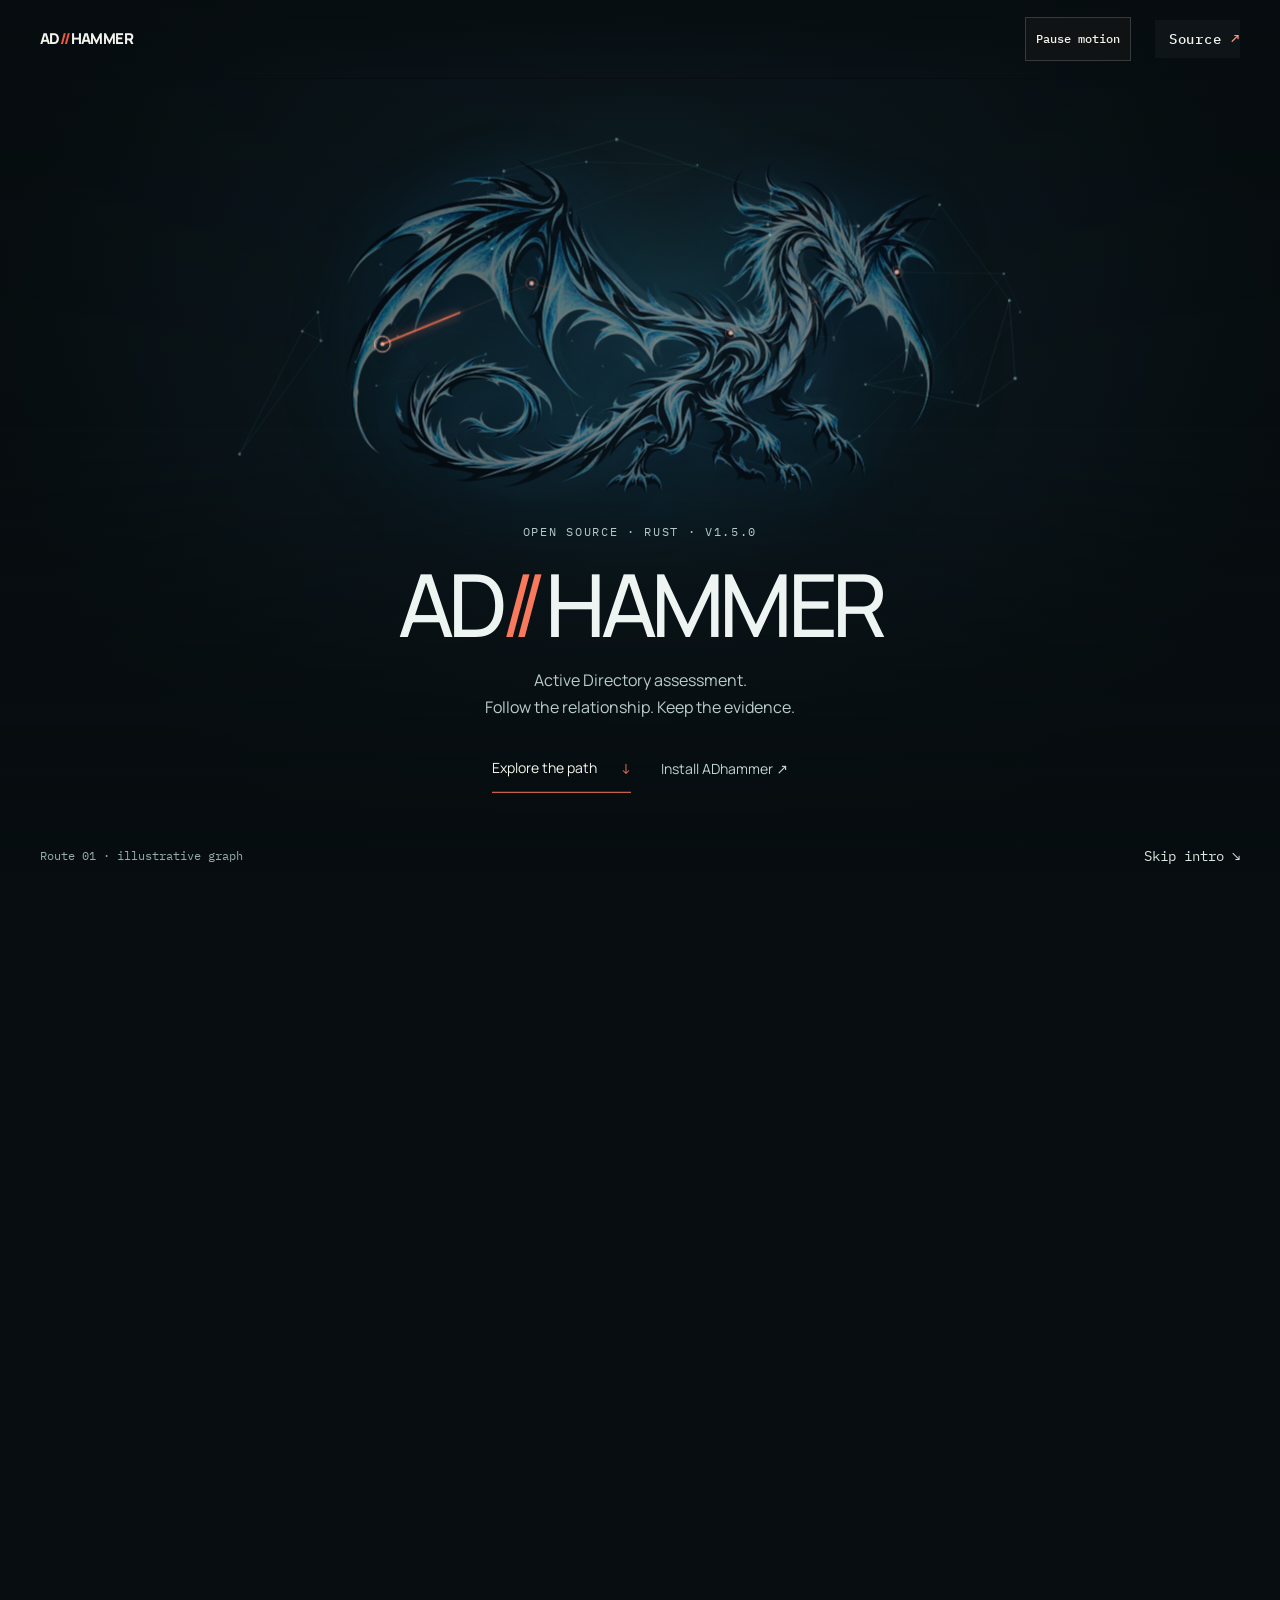
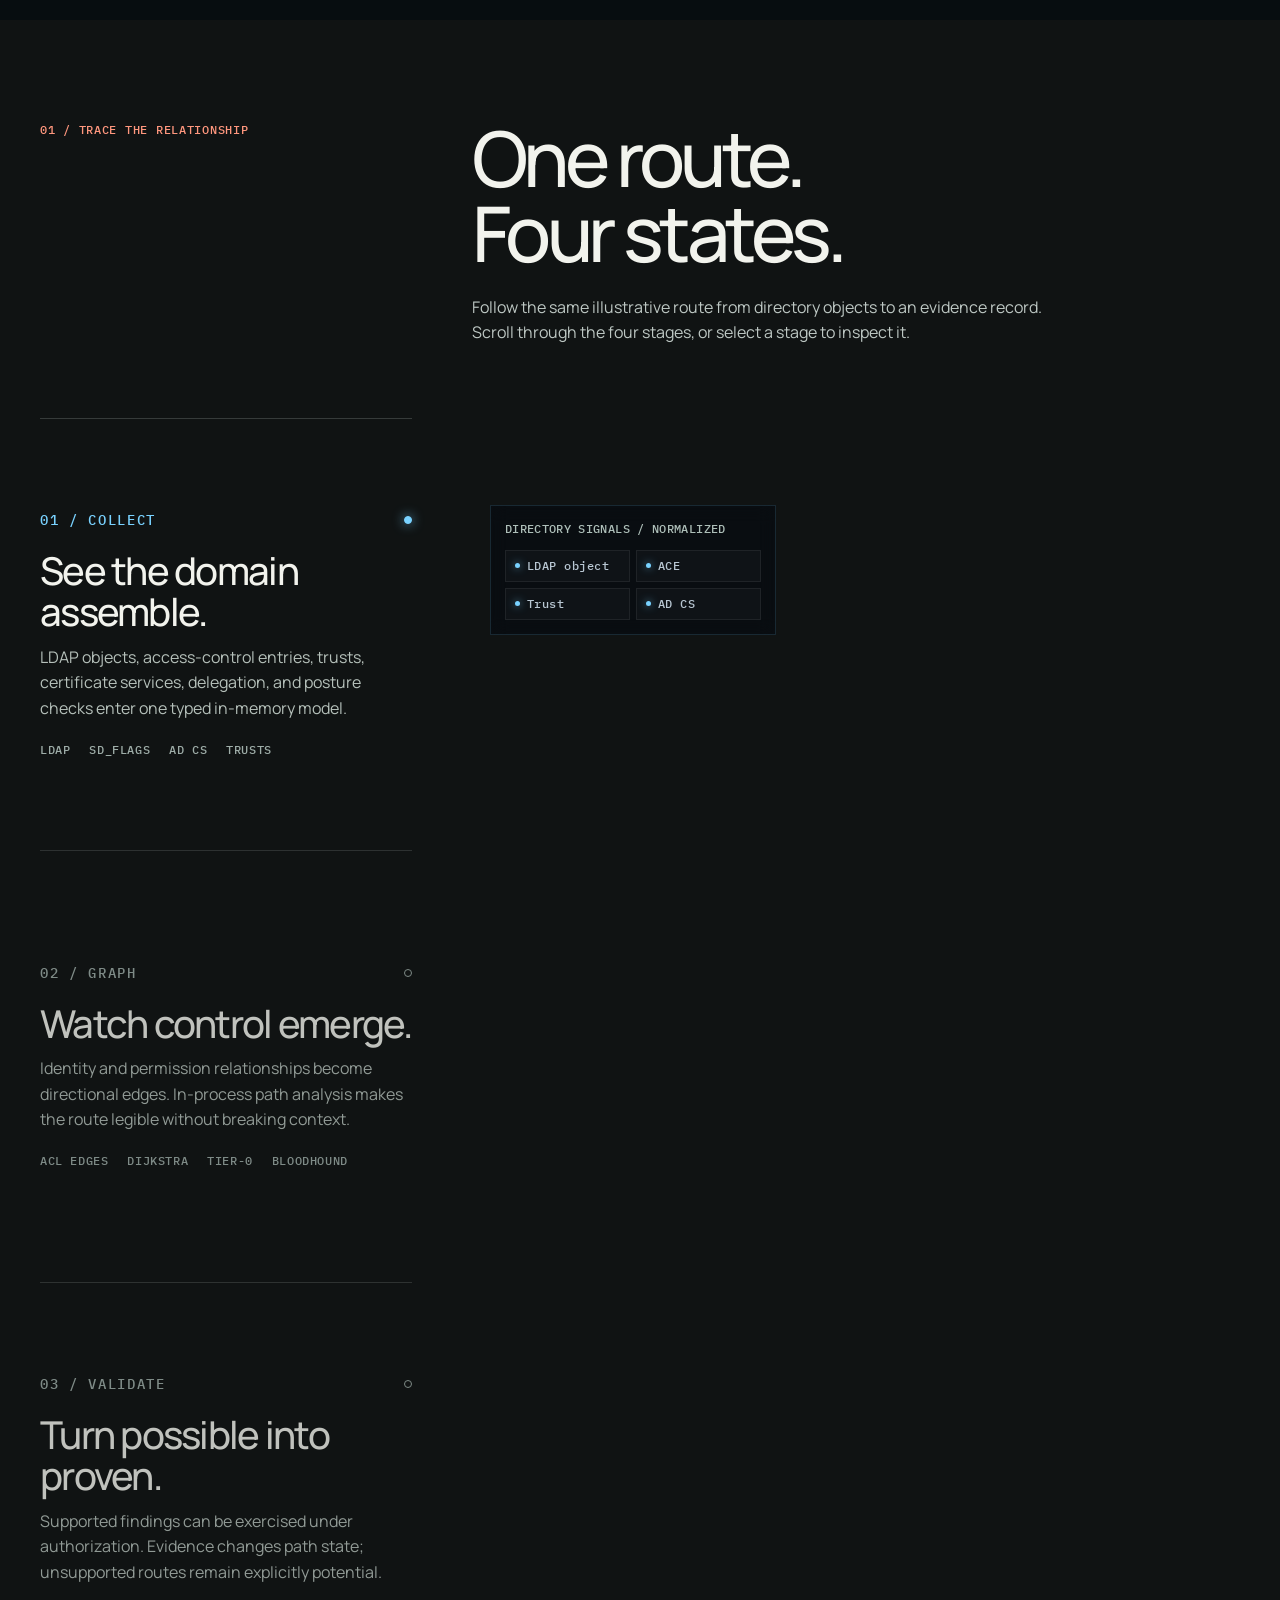
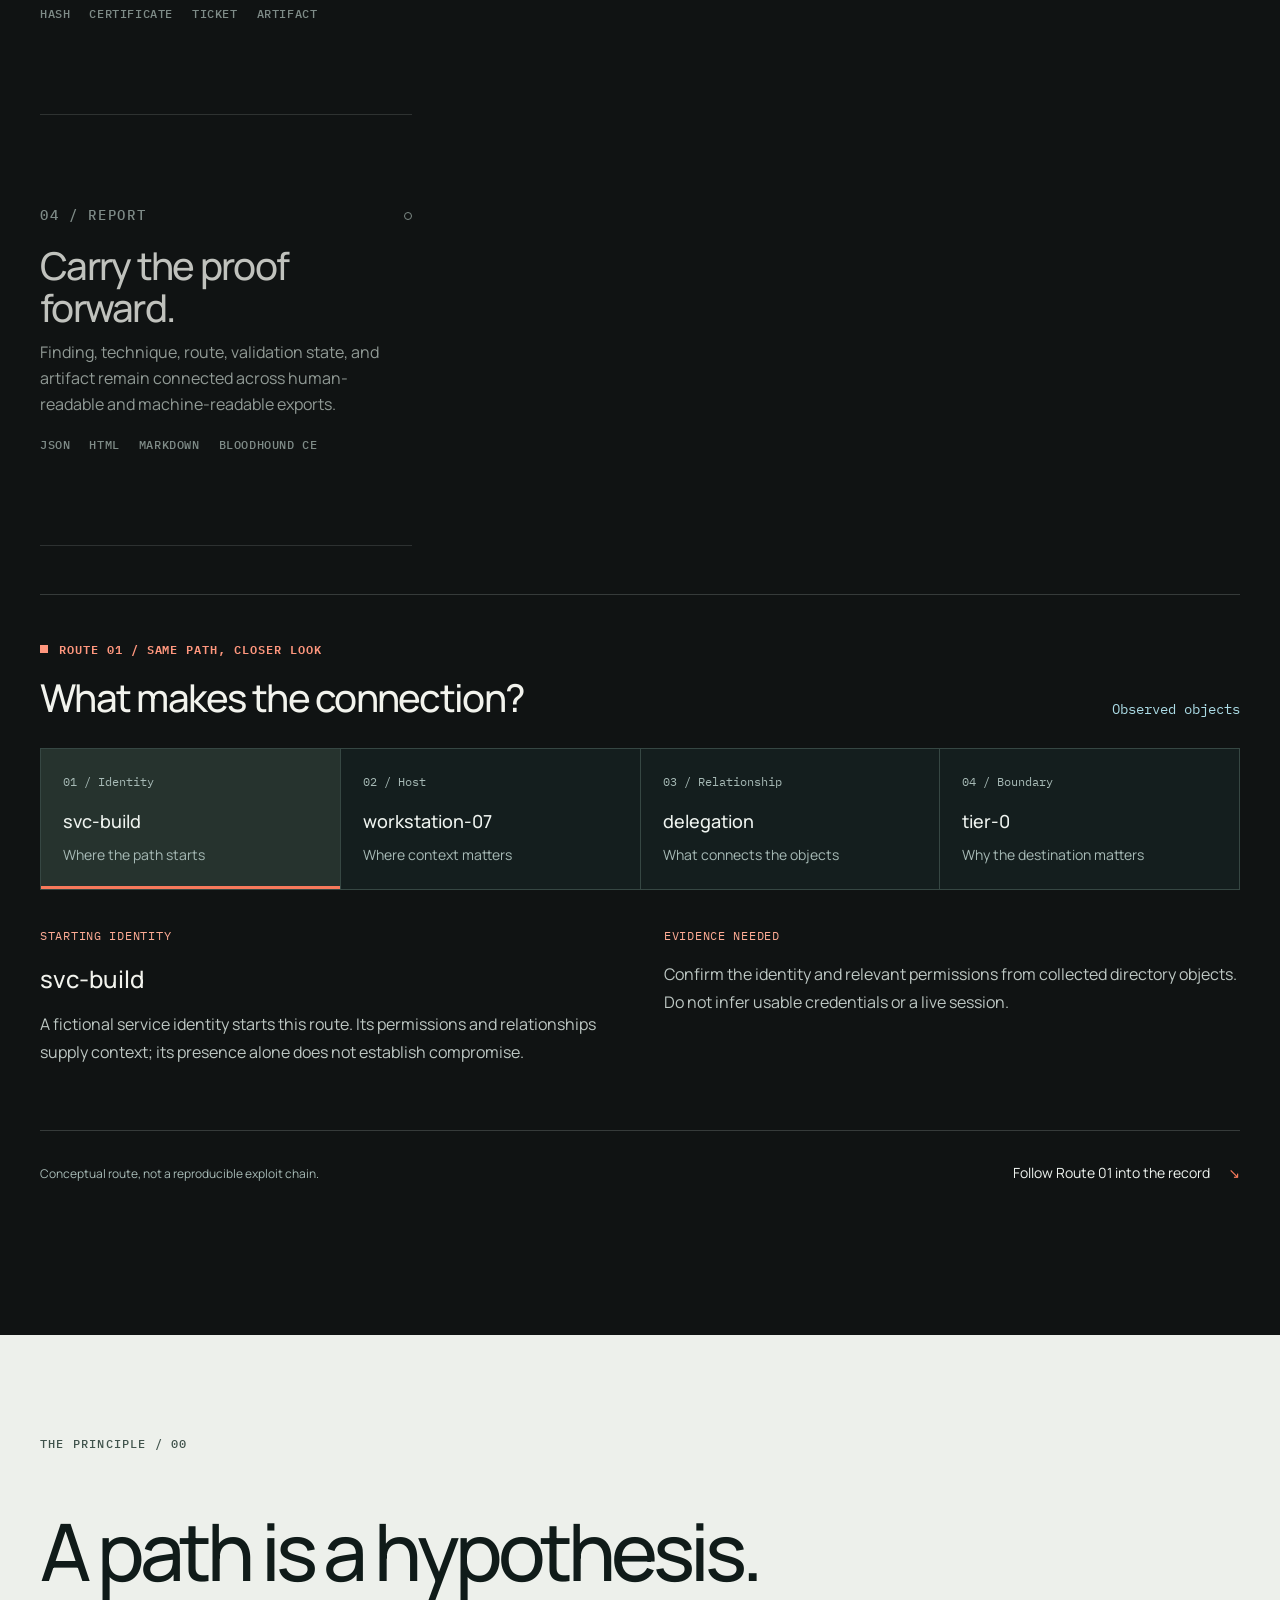
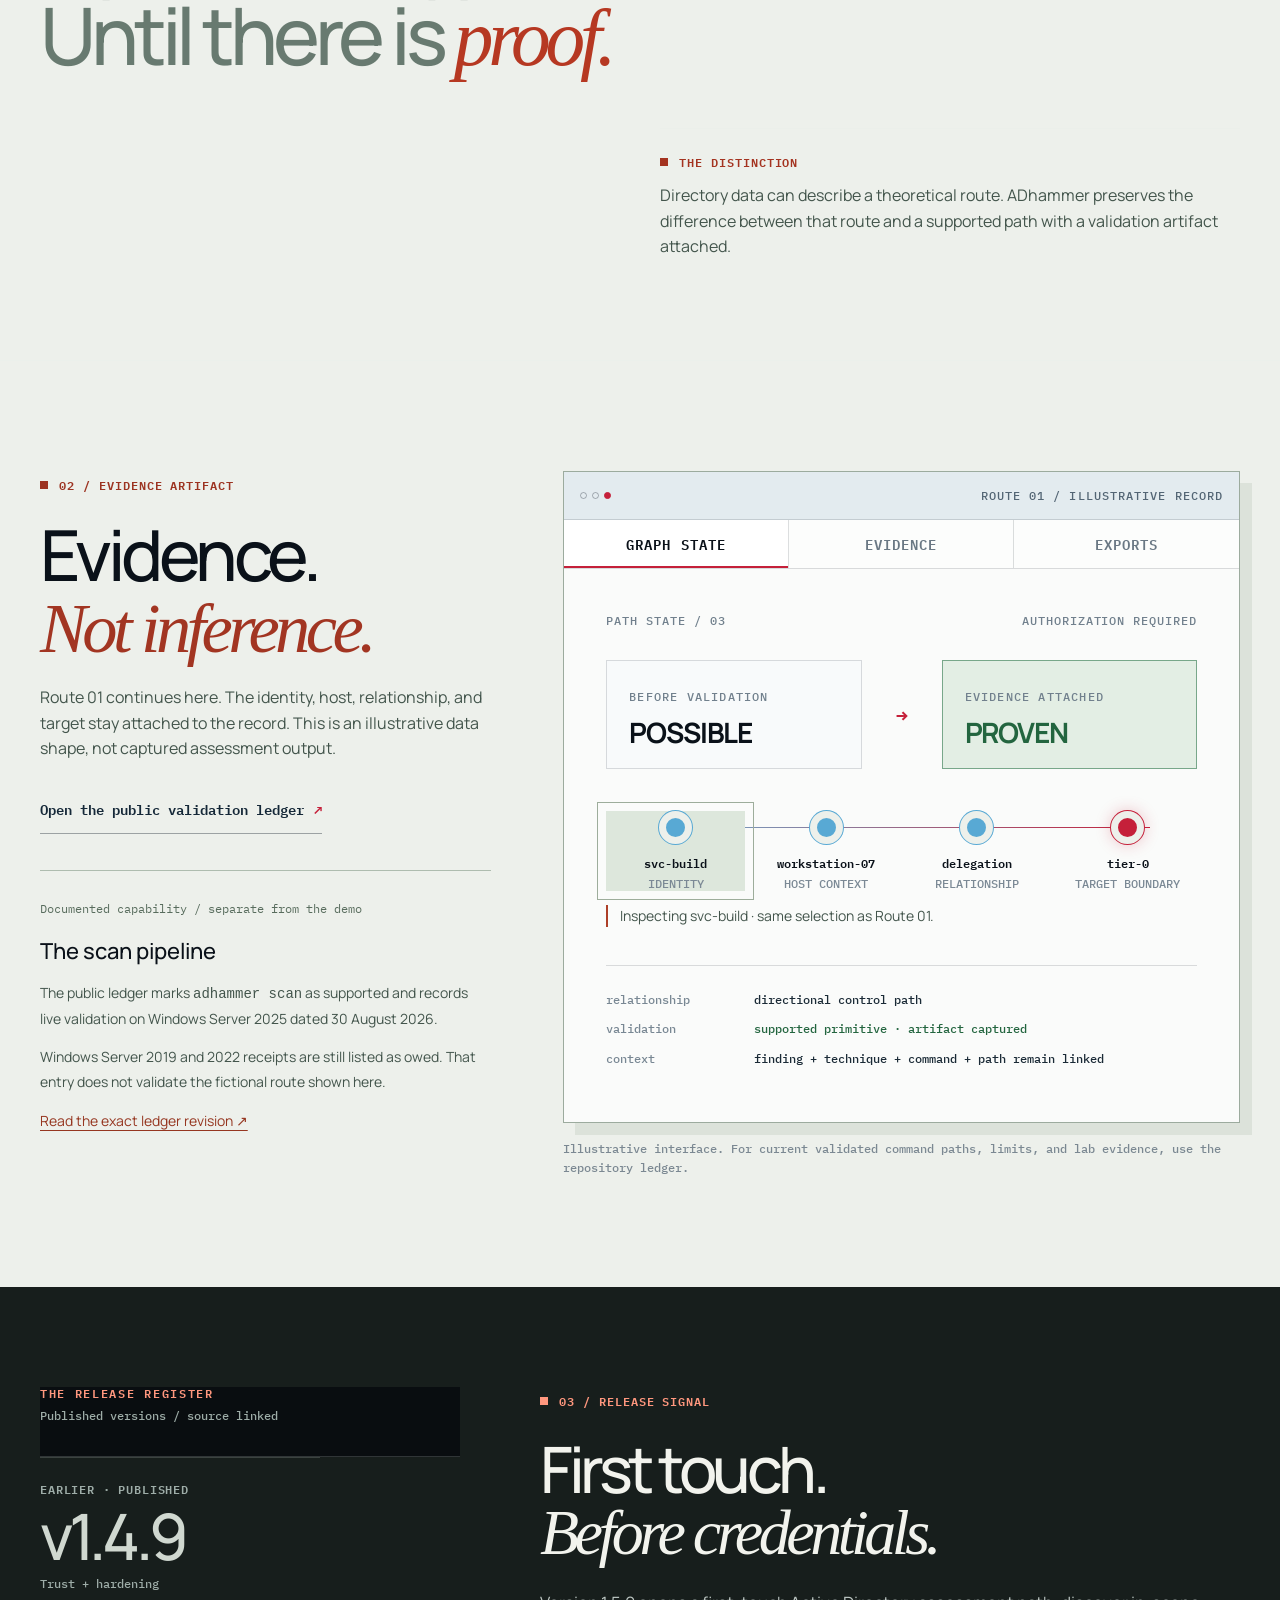
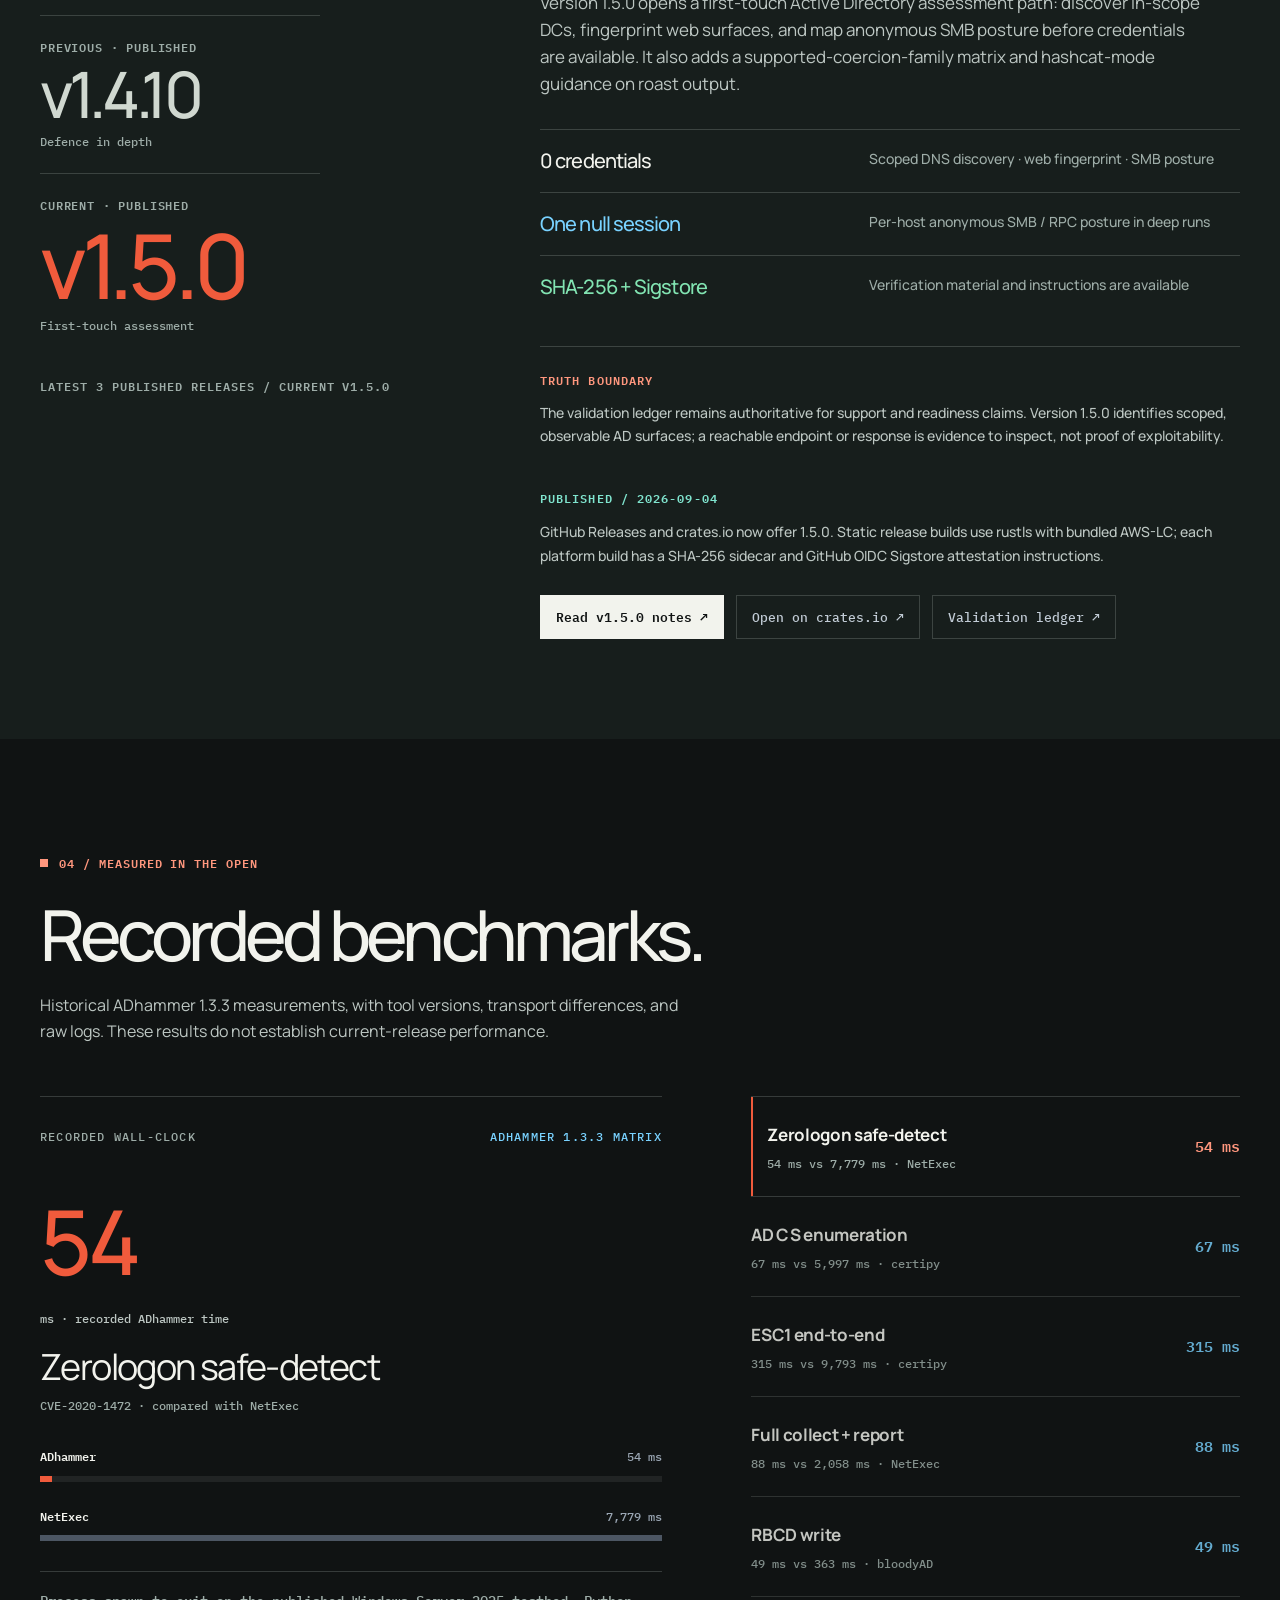
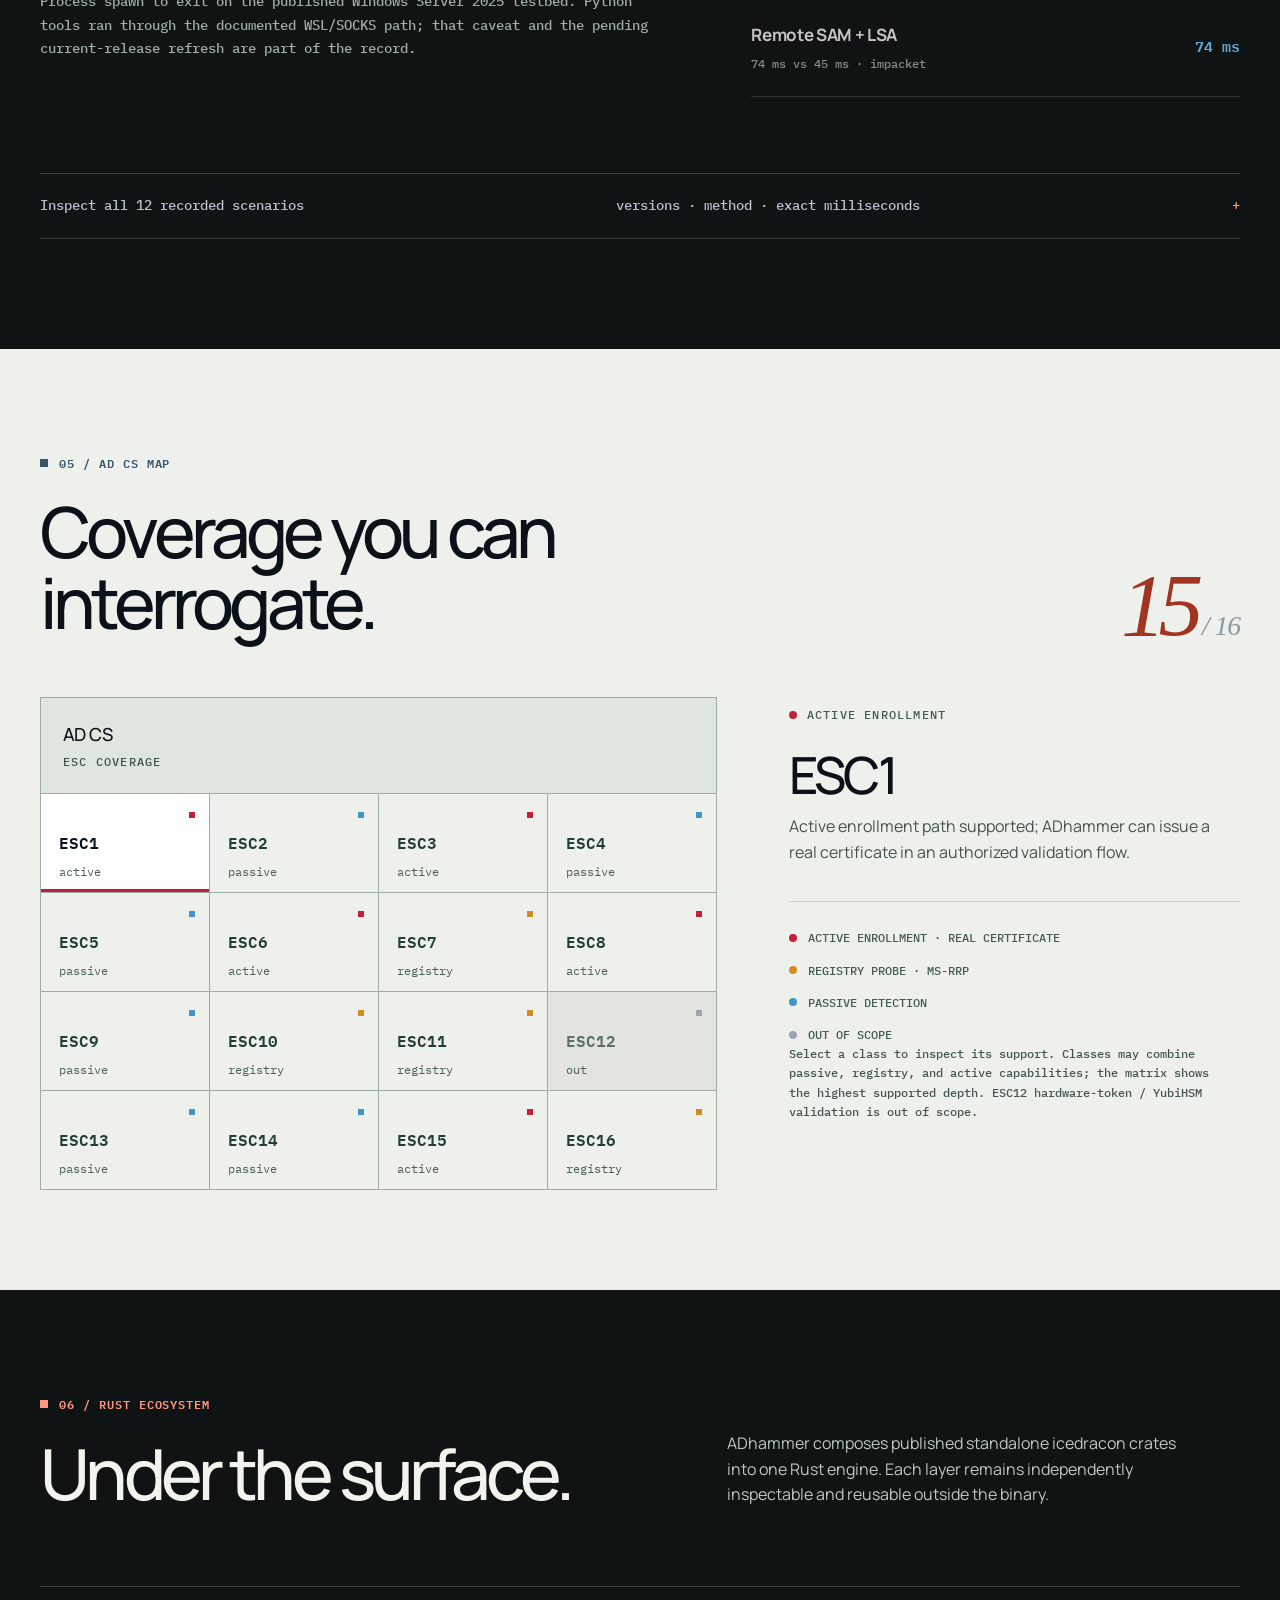
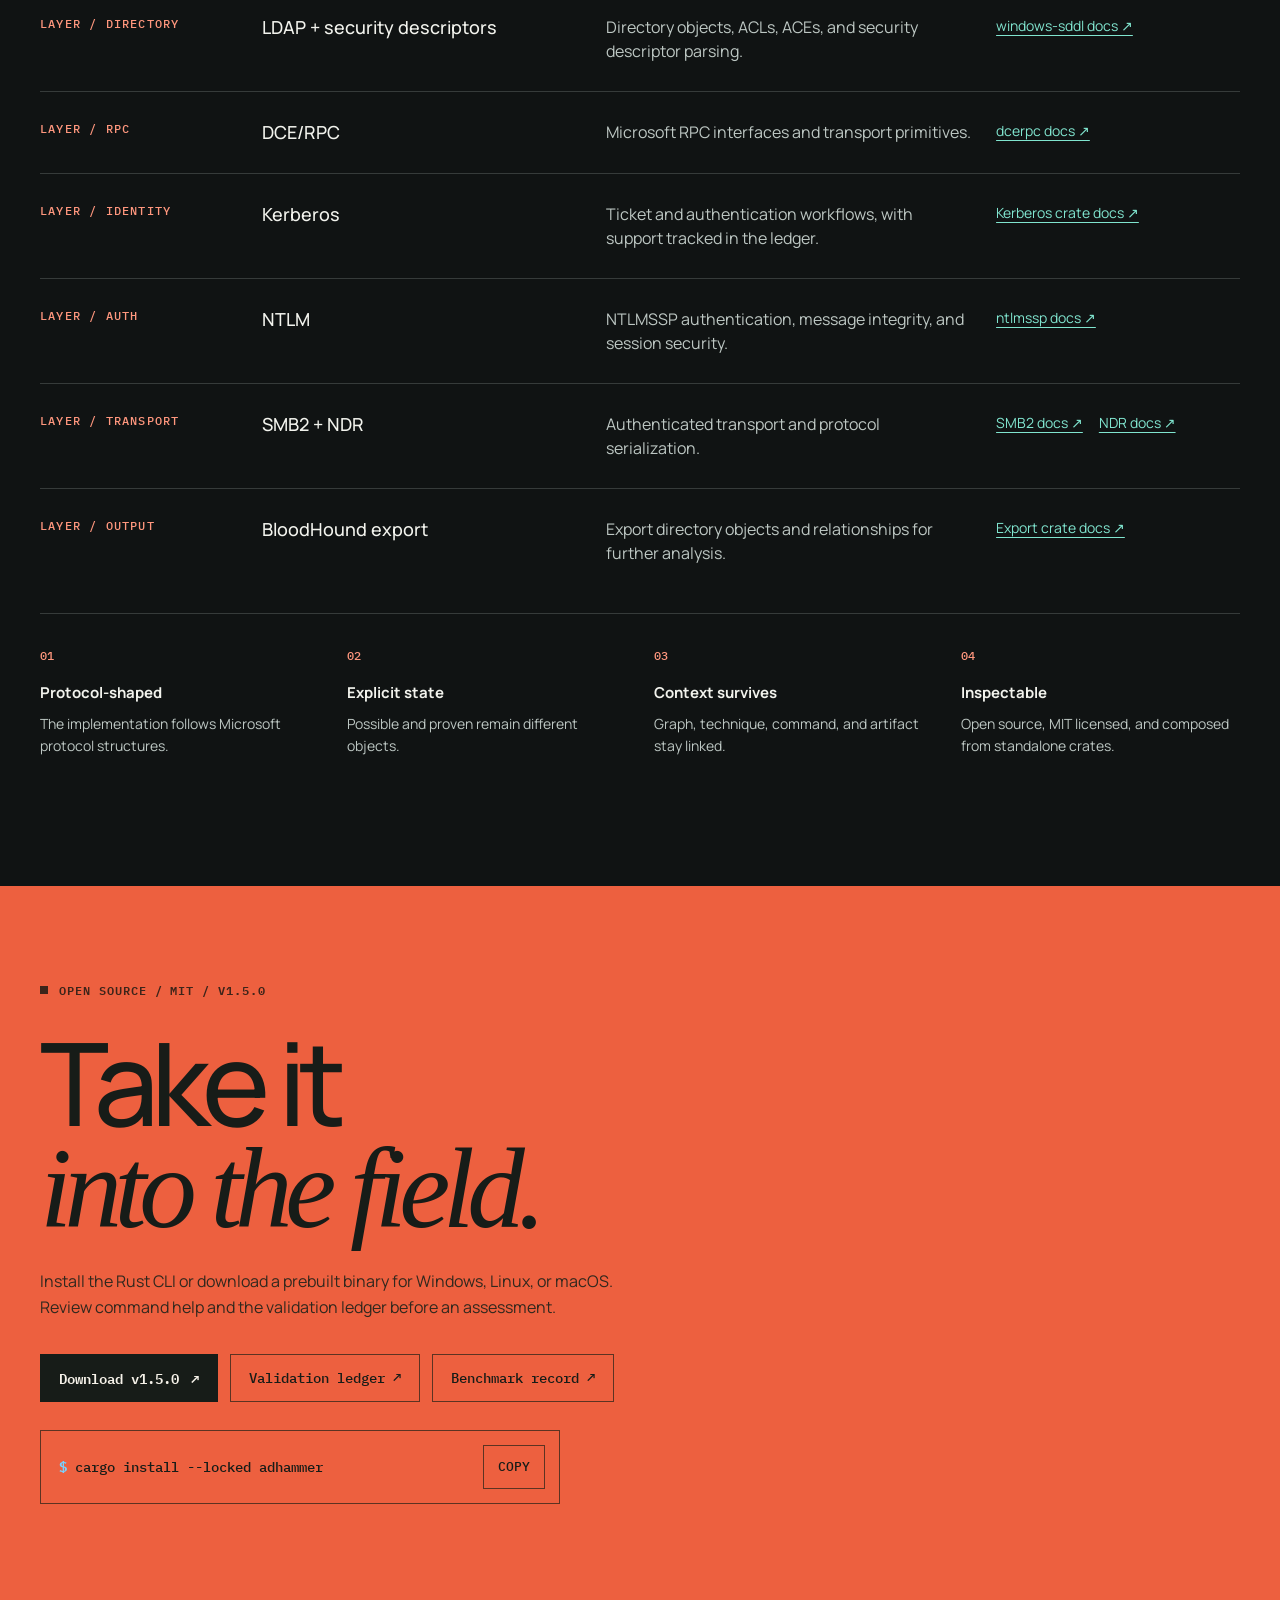
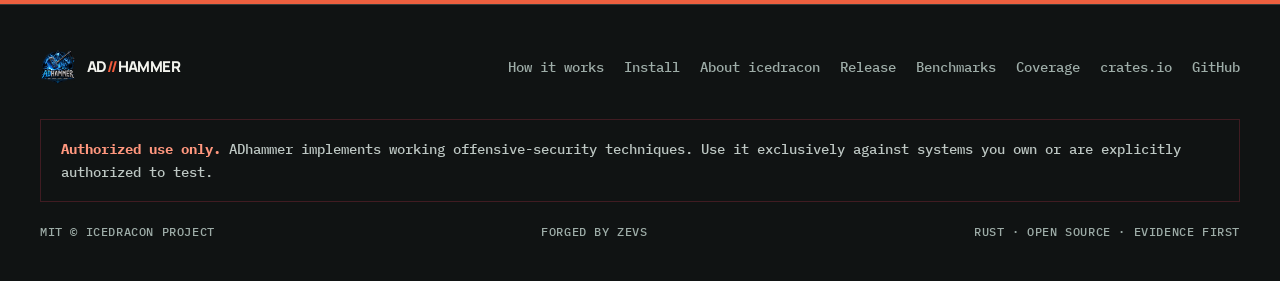
==== commit 66deda4c: "site: publish connected route and evidence journey" ====
--- a/index.html
+++ b/index.html
@@ -1883,6 +1883,7 @@
   </style>
   <link rel="stylesheet" href="assets/field-atlas.css">
   <link rel="stylesheet" href="assets/entrance.css">
+  <link rel="stylesheet" href="assets/journey.css">
   <script type="application/ld+json">
   {
     "@context": "https://schema.org",
@@ -1976,7 +1977,7 @@
       </div>
       <div class="entrance-route-note" aria-hidden="true"><span>Selected route / illustrative</span><b>Possible is not yet proven.</b></div>
       <div class="entrance-footer">
-        <span>Illustrative graph · no live assessment</span>
+        <span>Route 01 · illustrative graph</span>
         <a href="#engine" id="skip-entrance">Skip intro ↘</a>
       </div>
       <p class="sr-only">Illustrative route: svc-build, workstation-07, delegation, Tier-0. Scroll to explore the graph, then follow Collect, Graph, Validate, and Report. This is a presentation, not a live assessment.</p>
@@ -2052,7 +2053,7 @@
               </div>
               <div class="theatre-overlay theatre-proof" aria-hidden="true">
                 <span>Evidence docked to selected route</span>
-                <dl><dt>primitive</dt><dd>supported validation</dd><dt>artifact</dt><dd>sha256:a81f…7c2e</dd><dt>path state</dt><dd>PROVEN</dd></dl>
+                <dl><dt>primitive</dt><dd>supported validation</dd><dt>artifact</dt><dd>illustrative · no captured result</dd><dt>path state</dt><dd>PROVEN</dd></dl>
               </div>
               <div class="theatre-overlay theatre-report" aria-hidden="true">
                 <span>Report ready / context preserved</span>
@@ -2070,6 +2071,17 @@
             <span class="sr-only" id="theatre-announcer" aria-live="polite"></span>
           </figure>
         </div>
+        <div class="journey-inspector" aria-labelledby="journey-title">
+          <div class="journey-heading"><div><span class="eyebrow">Route 01 / same path, closer look</span><h3 id="journey-title">What makes the connection?</h3></div><span class="journey-state" id="journey-state">Observed objects</span></div>
+          <div class="journey-nodes" role="group" aria-label="Inspect the four objects in illustrative route 01">
+            <button type="button" data-route-node="0" aria-pressed="true" aria-controls="journey-detail"><small>01 / Identity</small><b>svc-build</b><span>Where the path starts</span></button>
+            <button type="button" data-route-node="1" aria-pressed="false" aria-controls="journey-detail"><small>02 / Host</small><b>workstation-07</b><span>Where context matters</span></button>
+            <button type="button" data-route-node="2" aria-pressed="false" aria-controls="journey-detail"><small>03 / Relationship</small><b>delegation</b><span>What connects the objects</span></button>
+            <button type="button" data-route-node="3" aria-pressed="false" aria-controls="journey-detail"><small>04 / Boundary</small><b>tier-0</b><span>Why the destination matters</span></button>
+          </div>
+          <div class="journey-detail" id="journey-detail" aria-live="polite" aria-atomic="true"><div><span id="journey-kind">Starting identity</span><h4 id="journey-node-title">svc-build</h4><p id="journey-description">A fictional service identity starts this route. Its permissions and relationships supply context; its presence alone does not establish compromise.</p></div><div><span>Evidence needed</span><p id="journey-evidence">Confirm the identity and relevant permissions from collected directory objects. Do not infer usable credentials or a live session.</p></div></div>
+          <div class="journey-handoff"><span>Conceptual route, not a reproducible exploit chain.</span><a href="#proof">Follow Route 01 into the record <span aria-hidden="true">↘</span></a></div>
+        </div>
       </div>
     </section>
 
@@ -2090,12 +2102,13 @@
         <div class="proof-copy reveal">
           <span class="eyebrow dark">02 / Evidence artifact</span>
           <h2>Evidence.<br><span>Not inference.</span></h2>
-          <p>The interface keeps the graph and its evidence together. The record below is an illustrative operator view of the data shape—not a fabricated assessment result.</p>
+          <p>Route 01 continues here. The identity, host, relationship, and target stay attached to the record. This is an illustrative data shape, not captured assessment output.</p>
           <a class="ledger-link" href="https://github.com/icedracon/adhammer/blob/main/docs/VALIDATION.md" target="_blank" rel="noopener">Open the public validation ledger <i>↗</i></a>
+          <aside class="journey-source"><span>Documented capability / separate from the demo</span><h3>The scan pipeline</h3><p>The public ledger marks <code>adhammer scan</code> as supported and records live validation on Windows Server 2025 dated 30 August 2026.</p><p>Windows Server 2019 and 2022 receipts are still listed as owed. That entry does not validate the fictional route shown here.</p><a href="https://github.com/icedracon/adhammer/blob/8898940d7ab57a606a43f617fe2d73a4d4a64f02/docs/VALIDATION.md" target="_blank" rel="noopener">Read the exact ledger revision ↗</a></aside>
         </div>
         <div class="reveal">
           <div class="artifact-shell">
-            <div class="artifact-top"><span class="window-dots"><i></i><i></i><i></i></span><span>Illustrative record / supported path</span></div>
+            <div class="artifact-top"><span class="window-dots"><i></i><i></i><i></i></span><span>Route 01 / illustrative record</span></div>
             <div class="artifact-tabs" role="tablist" aria-label="Evidence artifact views">
               <button class="artifact-tab" id="tab-graph" type="button" role="tab" aria-selected="true" aria-controls="panel-graph" data-artifact="graph">Graph state</button>
               <button class="artifact-tab" id="tab-evidence" type="button" role="tab" aria-selected="false" aria-controls="panel-evidence" data-artifact="evidence">Evidence</button>
@@ -2109,11 +2122,12 @@
                 <div class="state-card proven"><small>Evidence attached</small><b>PROVEN</b></div>
               </div>
               <div class="route" aria-label="Illustrative four-node path">
-                <div class="route-node"><i></i><b>svc-build</b><span>identity</span></div>
-                <div class="route-node"><i></i><b>workstation-07</b><span>session</span></div>
-                <div class="route-node"><i></i><b>delegation</b><span>control edge</span></div>
-                <div class="route-node"><i></i><b>tier-0</b><span>target</span></div>
+                <div class="route-node" data-record-node="0"><i></i><b>svc-build</b><span>identity</span></div>
+                <div class="route-node" data-record-node="1"><i></i><b>workstation-07</b><span>host context</span></div>
+                <div class="route-node" data-record-node="2"><i></i><b>delegation</b><span>relationship</span></div>
+                <div class="route-node" data-record-node="3"><i></i><b>tier-0</b><span>target boundary</span></div>
               </div>
+              <p class="journey-selection" id="journey-record-selection">Inspecting svc-build · same selection as Route 01.</p>
               <dl class="artifact-record">
                 <dt>relationship</dt><dd>directional control path</dd>
                 <dt>validation</dt><dd class="proof-value">supported primitive · artifact captured</dd>
@@ -2247,7 +2261,7 @@
               <tbody id="matrix-body"></tbody>
             </table>
           </div>
-          <div class="matrix-method">Recorded against ADhammer 1.3.3; a refresh against the current release is pending. Testbed, parity caveat, versions, scripts, raw log, and result TSV are published in <a href="https://github.com/icedracon/adhammer/blob/main/docs/BENCHMARKS.md" target="_blank" rel="noopener">BENCHMARKS.md ↗</a>.</div>
+          <div class="matrix-method">Recorded against ADhammer 1.3.3; a refresh against the current release is pending. Testbed, parity caveat, versions, harness, and result TSV are published in <a href="https://github.com/icedracon/adhammer/blob/main/docs/BENCHMARKS.md" target="_blank" rel="noopener">BENCHMARKS.md ↗</a>.</div>
         </details>
       </div>
     </section>
@@ -2341,6 +2355,7 @@
     </div>
   </footer>
 
+  <script src="assets/journey.js"></script>
   <script src="assets/entrance.js"></script>
   <script>
     (function () {
@@ -2706,9 +2721,10 @@
         function setVerdict(isProven) {
           var proven = Boolean(isProven);
           wrap.setAttribute("data-verdict", proven ? "proven" : "possible");
+          if (window.ADhammerJourney) window.ADhammerJourney.setStage(scene, proven);
           if (scene !== 2) return;
           status.textContent = proven ? "PATH / PROVEN" : "VALIDATING";
-          status.style.color = "var(--proof-bright)";
+          status.style.color = proven ? "var(--green)" : "var(--amber)";
           schemaTitle.textContent = proven ? "Evidence attached" : "Evidence in flight";
           schemaMeta.innerHTML = proven ? "possible → proven<br>artifact attached" : "supported primitive<br>artifact pending";
           wrap.setAttribute("aria-label", proven ? "Illustrative Attack Path Theatre: evidence is attached and the selected Tier-0 route is now proven." : labels[2].aria);
@@ -2718,6 +2734,7 @@
         function setScene(nextScene, shouldAnnounce) {
           scene = nextScene;
           wrap.setAttribute("data-scene", String(scene));
+          if (window.ADhammerJourney) window.ADhammerJourney.setStage(scene, false);
           if (scene !== 2) wrap.setAttribute("data-verdict", "possible");
           phases.forEach(function (phase, index) {
             var active = index === scene;
@@ -2730,7 +2747,7 @@
             }
           });
           status.textContent = labels[scene].status;
-          status.style.color = scene === 2 ? "var(--proof-bright)" : scene === 3 ? "var(--green)" : "var(--ice)";
+          status.style.color = scene === 2 ? "var(--amber)" : scene === 3 ? "var(--green)" : scene === 1 ? "var(--proof-bright)" : "var(--ice)";
           schemaTitle.textContent = labels[scene].title;
           schemaMeta.innerHTML = labels[scene].meta;
           wrap.setAttribute("aria-label", labels[scene].aria);
@@ -2810,11 +2827,11 @@
             context.beginPath();
             context.moveTo(a.x, a.y);
             context.lineTo(b.x, b.y);
-            context.strokeStyle = edgeKind === "proven" ? "rgba(255,67,94,.82)" : edgeKind === "possible" ? "rgba(121,210,255,.74)" : edgeKind === "export" ? "rgba(130,228,178,.7)" : "rgba(121,210,255,.2)";
+            context.strokeStyle = edgeKind === "proven" ? "rgba(130,228,178,.82)" : edgeKind === "possible" ? "rgba(121,210,255,.74)" : edgeKind === "export" ? "rgba(130,228,178,.7)" : "rgba(121,210,255,.2)";
             context.lineWidth = emphasized ? 1.5 : .7;
             if (emphasized) {
               context.shadowBlur = edgeKind === "proven" ? 14 : 9;
-              context.shadowColor = edgeKind === "proven" ? "rgba(255,67,94,.8)" : edgeKind === "export" ? "rgba(130,228,178,.7)" : "rgba(121,210,255,.7)";
+              context.shadowColor = edgeKind === "proven" ? "rgba(130,228,178,.8)" : edgeKind === "export" ? "rgba(130,228,178,.7)" : "rgba(121,210,255,.7)";
             }
             context.stroke();
             context.shadowBlur = 0;
@@ -2827,10 +2844,10 @@
             var radius = (proofNode ? 3.2 : possibleNode ? 2.8 : outputNode ? 2.6 : 1.7) * Math.max(.75, point.scale);
             context.beginPath();
             context.arc(point.x, point.y, radius, 0, Math.PI * 2);
-            context.fillStyle = proofNode ? "#ff7187" : possibleNode ? "#c9f2ff" : outputNode ? "#82e4b2" : "rgba(201,242,255,.88)";
+            context.fillStyle = proofNode ? "#82e4b2" : possibleNode ? "#c9f2ff" : outputNode ? "#82e4b2" : "rgba(201,242,255,.88)";
             if (proofNode || possibleNode || outputNode) {
               context.shadowBlur = proofNode ? 14 : 9;
-              context.shadowColor = proofNode ? "rgba(255,67,94,.9)" : outputNode ? "rgba(130,228,178,.8)" : "rgba(121,210,255,.82)";
+              context.shadowColor = proofNode ? "rgba(130,228,178,.9)" : outputNode ? "rgba(130,228,178,.8)" : "rgba(121,210,255,.82)";
             }
             context.fill();
             context.shadowBlur = 0;
@@ -2845,8 +2862,8 @@
             var py = start.y + (end.y - start.y) * amount;
             var glow = context.createRadialGradient(px, py, 0, px, py, 24);
             glow.addColorStop(0, "rgba(255,255,255,.95)");
-            glow.addColorStop(.18, verdictProven ? "rgba(255,67,94,.8)" : "rgba(121,210,255,.82)");
-            glow.addColorStop(1, verdictProven ? "rgba(255,67,94,0)" : "rgba(121,210,255,0)");
+            glow.addColorStop(.18, verdictProven ? "rgba(130,228,178,.8)" : "rgba(121,210,255,.82)");
+            glow.addColorStop(1, verdictProven ? "rgba(130,228,178,0)" : "rgba(121,210,255,0)");
             context.fillStyle = glow;
             context.beginPath();
             context.arc(px, py, 24, 0, Math.PI * 2);
--- a/assets/journey.css
+++ b/assets/journey.css
@@ -0,0 +1,75 @@
+/* Shared route identity; quiet graph chrome; readable mobile evidence. */
+.journey-inspector { margin-top: 48px; border-top: 1px solid var(--line); padding-top: 40px; }
+.journey-heading { display: flex; justify-content: space-between; gap: 24px; align-items: end; margin-bottom: 28px; }
+.journey-heading h3 { font-size: clamp(28px,3vw,42px); line-height: 1.15; letter-spacing: -.045em; font-weight: 500; margin: 16px 0 0; }
+.journey-state { color: #acdce6; font: 400 .875rem/1.6 var(--mono); }
+.journey-state[data-tone="possible"] { color: #ffac95; }
+.journey-state[data-tone="pending"] { color: #f4c573; }
+.journey-state[data-tone="proven"] { color: #82e4b2; }
+.journey-nodes { display: grid; grid-template-columns: repeat(4,minmax(0,1fr)); gap: 1px; border: 1px solid #364743; background: #364743; }
+.journey-nodes button { position: relative; min-height: 140px; padding: 22px; border: 0; text-align: left; background: #141e1e; color: #eef3ef; cursor: pointer; }
+.journey-nodes small { display: block; font: 400 .75rem/1.6 var(--mono); color: #a7bab6; }
+.journey-nodes b { display: block; margin-top: 16px; font-size: 1.125rem; font-weight: 500; }
+.journey-nodes button > span { display: block; margin-top: 8px; color: #a7bab6; font-size: .875rem; }
+.journey-nodes button[aria-pressed="true"] { background: #26332e; box-shadow: inset 0 -3px #f8795b; }
+.journey-nodes button:hover { background: #26332e; }
+.journey-nodes button:focus-visible { outline: 2px solid #f8795b; outline-offset: -5px; }
+.journey-detail { display: grid; grid-template-columns: 1fr 1fr; gap: 48px; padding: 32px 0; min-height: 240px; }
+.journey-detail span { color: #ffac95; font: 400 .75rem/1.6 var(--mono); text-transform: uppercase; letter-spacing: .06em; }
+.journey-detail h4 { font-size: 1.5rem; font-weight: 500; margin: 12px 0; }
+.journey-detail p { color: #bdc7c3; font-size: 1rem; line-height: 1.75; margin: 12px 0 0; max-width: 600px; }
+.journey-handoff { display: flex; justify-content: space-between; gap: 24px; align-items: center; border-top: 1px solid var(--line); padding: 20px 0; }
+.journey-handoff > span { font-size: .75rem; color: #a7bab6; }
+.journey-handoff a { font-size: .875rem; color: #eef3ef; min-height: 44px; display: inline-flex; align-items: center; gap: 18px; }
+.journey-handoff a span { color: #f8795b; }
+.journey-source { border-top: 1px solid #aebcaf; margin-top: 36px; padding-top: 24px; }
+.journey-source > span { color: #586c5d; font: 400 .75rem/1.6 var(--mono); }
+.journey-source h3 { font-size: 1.375rem; line-height: 1.3; font-weight: 500; margin: 16px 0; }
+.journey-source p { color: #43554c; font-size: .875rem; line-height: 1.75; }
+.journey-source a { color: #963620; text-decoration: underline; text-underline-offset: 4px; font-size: .875rem; line-height: 1.7; }
+.journey-selection { color: #43554c; font-size: .875rem; border-left: 2px solid #ad3f28; padding-left: 12px; }
+.route-node.selected { background: #dde7dc; outline: 1px solid #9dad9b; outline-offset: 8px; }
+.schema-wrap[data-scene="2"][data-verdict="proven"] { --scene-accent: 130,228,178; }
+.schema-wrap[data-scene="1"] .theatre-route-current { stroke: #f8795b; }
+.state-card.proven { border-color: #78a78a; background: #e3eee4; }
+.state-card.proven b, .artifact-record .proof-value { color: #23653f; }
+.schema-wrap[data-scene="2"][data-verdict="proven"] .theatre-route-current { stroke: #82e4b2; filter: none; }
+.schema-wrap[data-scene="2"][data-verdict="proven"] .theatre-route-node { stroke: #82e4b2; filter: none; }
+.schema-wrap[data-scene="2"][data-verdict="proven"] .theatre-verdict-shift .proven { color: #82e4b2; border-color: #5d9e7d; box-shadow: none; background: #1b3329; }
+.theatre-proof { display: none; }
+.theatre-route-visual { pointer-events: none; }
+html[data-selected-node="0"] .theatre-route-node:nth-of-type(1),
+html[data-selected-node="1"] .theatre-route-node:nth-of-type(2),
+html[data-selected-node="2"] .theatre-route-node:nth-of-type(3),
+html[data-selected-node="3"] .theatre-route-node:nth-of-type(4) { stroke: #ffd6b9; stroke-width: 4; fill: #f8795b; }
+.dragon-glint, .dragon-body { animation: none; }
+.dragon-float { animation-duration: 12s; }
+@media (max-width: 900px) {
+  .journey-nodes { grid-template-columns: repeat(2,minmax(0,1fr)); }
+  .journey-heading { display: block; }
+  .journey-state { display: block; margin-top: 18px; }
+  .schema-wrap { height: 390px; min-height: 390px; }
+  .schema-bottom { bottom: 18px; }
+  .schema-bottom b { font-size: 1.125rem; }
+  .schema-top { font-size: .75rem; letter-spacing: 0; }
+  .theatre-report { top: 80px; padding: 14px; }
+  .theatre-report > span { font-size: .75rem; }
+  .theatre-report p { font-size: .875rem; }
+  .theatre-report-formats { margin-top: 10px; }
+}
+@media (max-width: 640px) {
+  .journey-inspector { padding-top: 28px; margin-top: 24px; }
+  .journey-nodes button { min-height: 130px; padding: 16px; }
+  .journey-nodes b { font-size: 1rem; overflow-wrap: anywhere; }
+  .journey-detail { grid-template-columns: 1fr; gap: 28px; min-height: 0; }
+  .journey-handoff { display: block; }
+  .journey-handoff a { margin-top: 12px; }
+  .theatre-verdict { top: 74px; }
+  .theatre-report { top: 72px; }
+  .theatre-report-formats b { padding: 4px 6px; font-size: .75rem; }
+  .theatre-intake { top: 76px; }
+  .schema-wrap { top: 68px; }
+}
+@media (max-height: 650px) and (max-width: 900px) {
+  .schema-wrap { position: relative; top: 0; }
+}
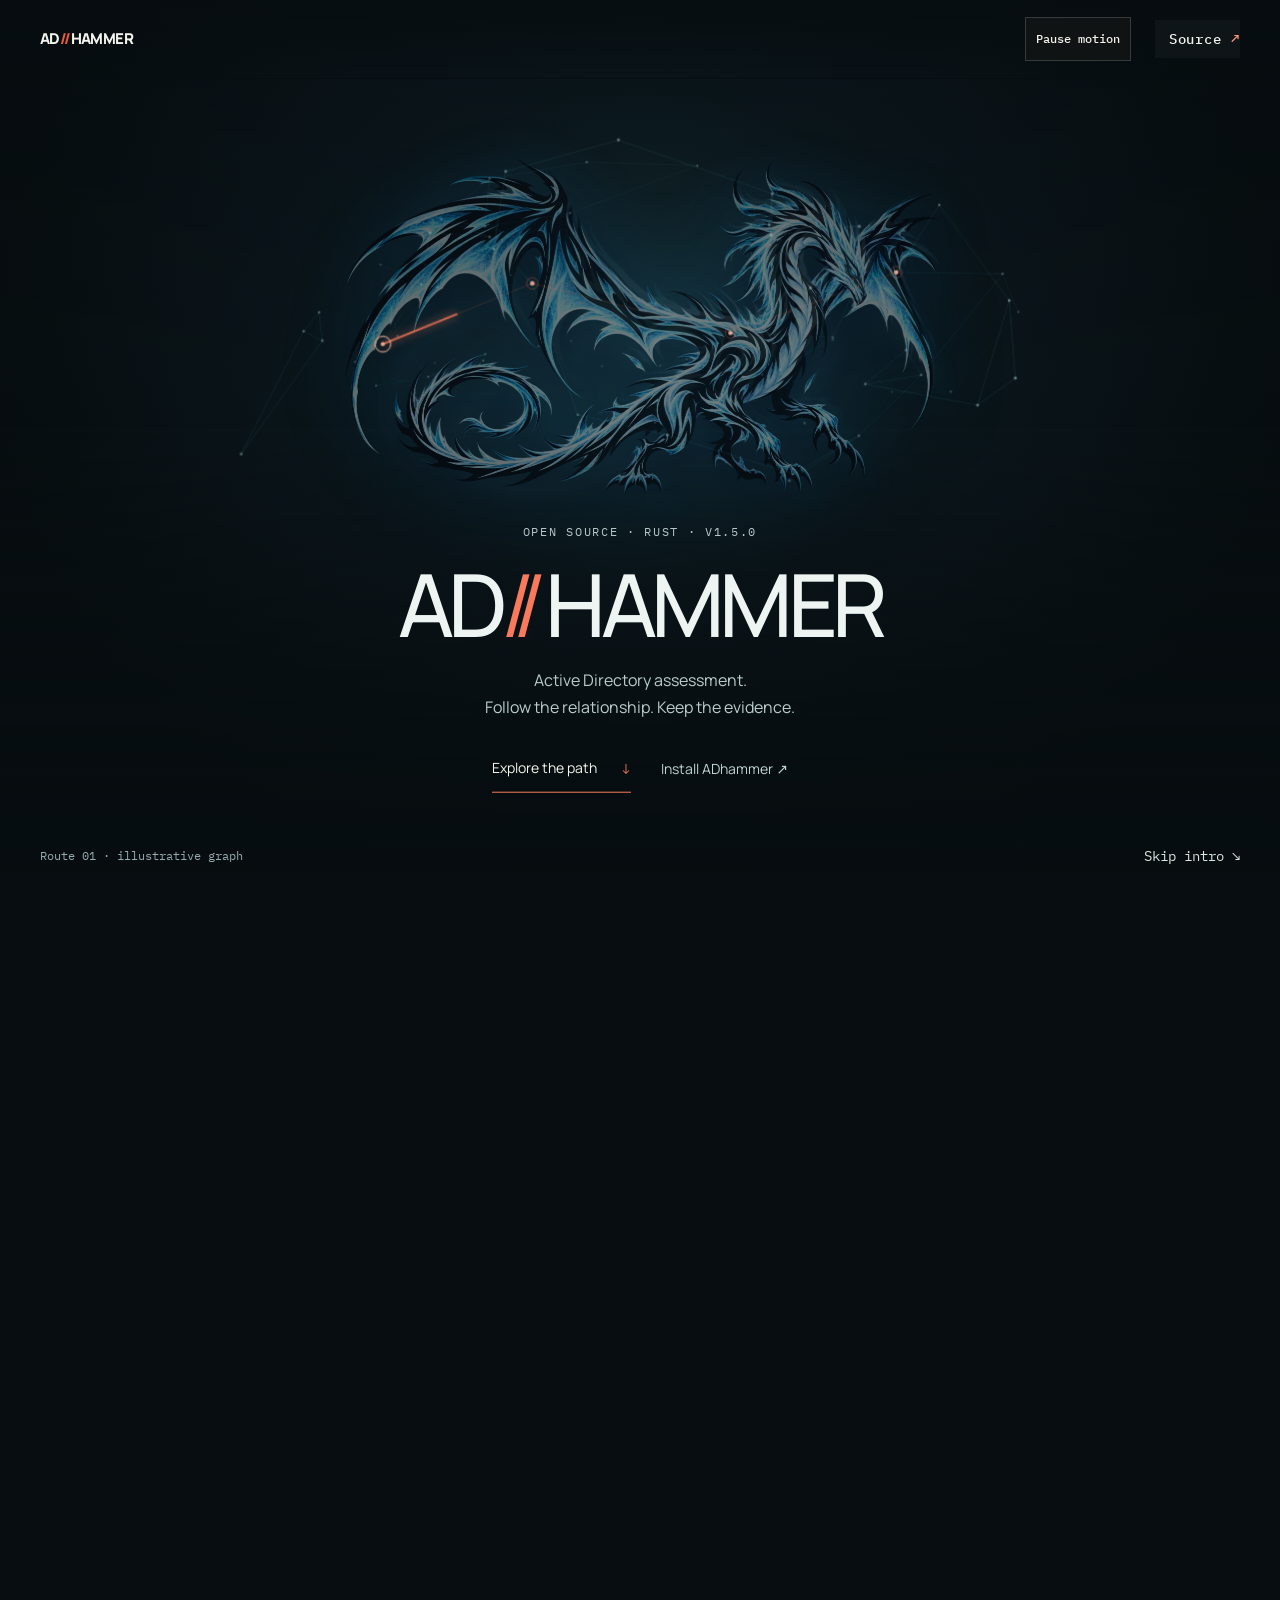
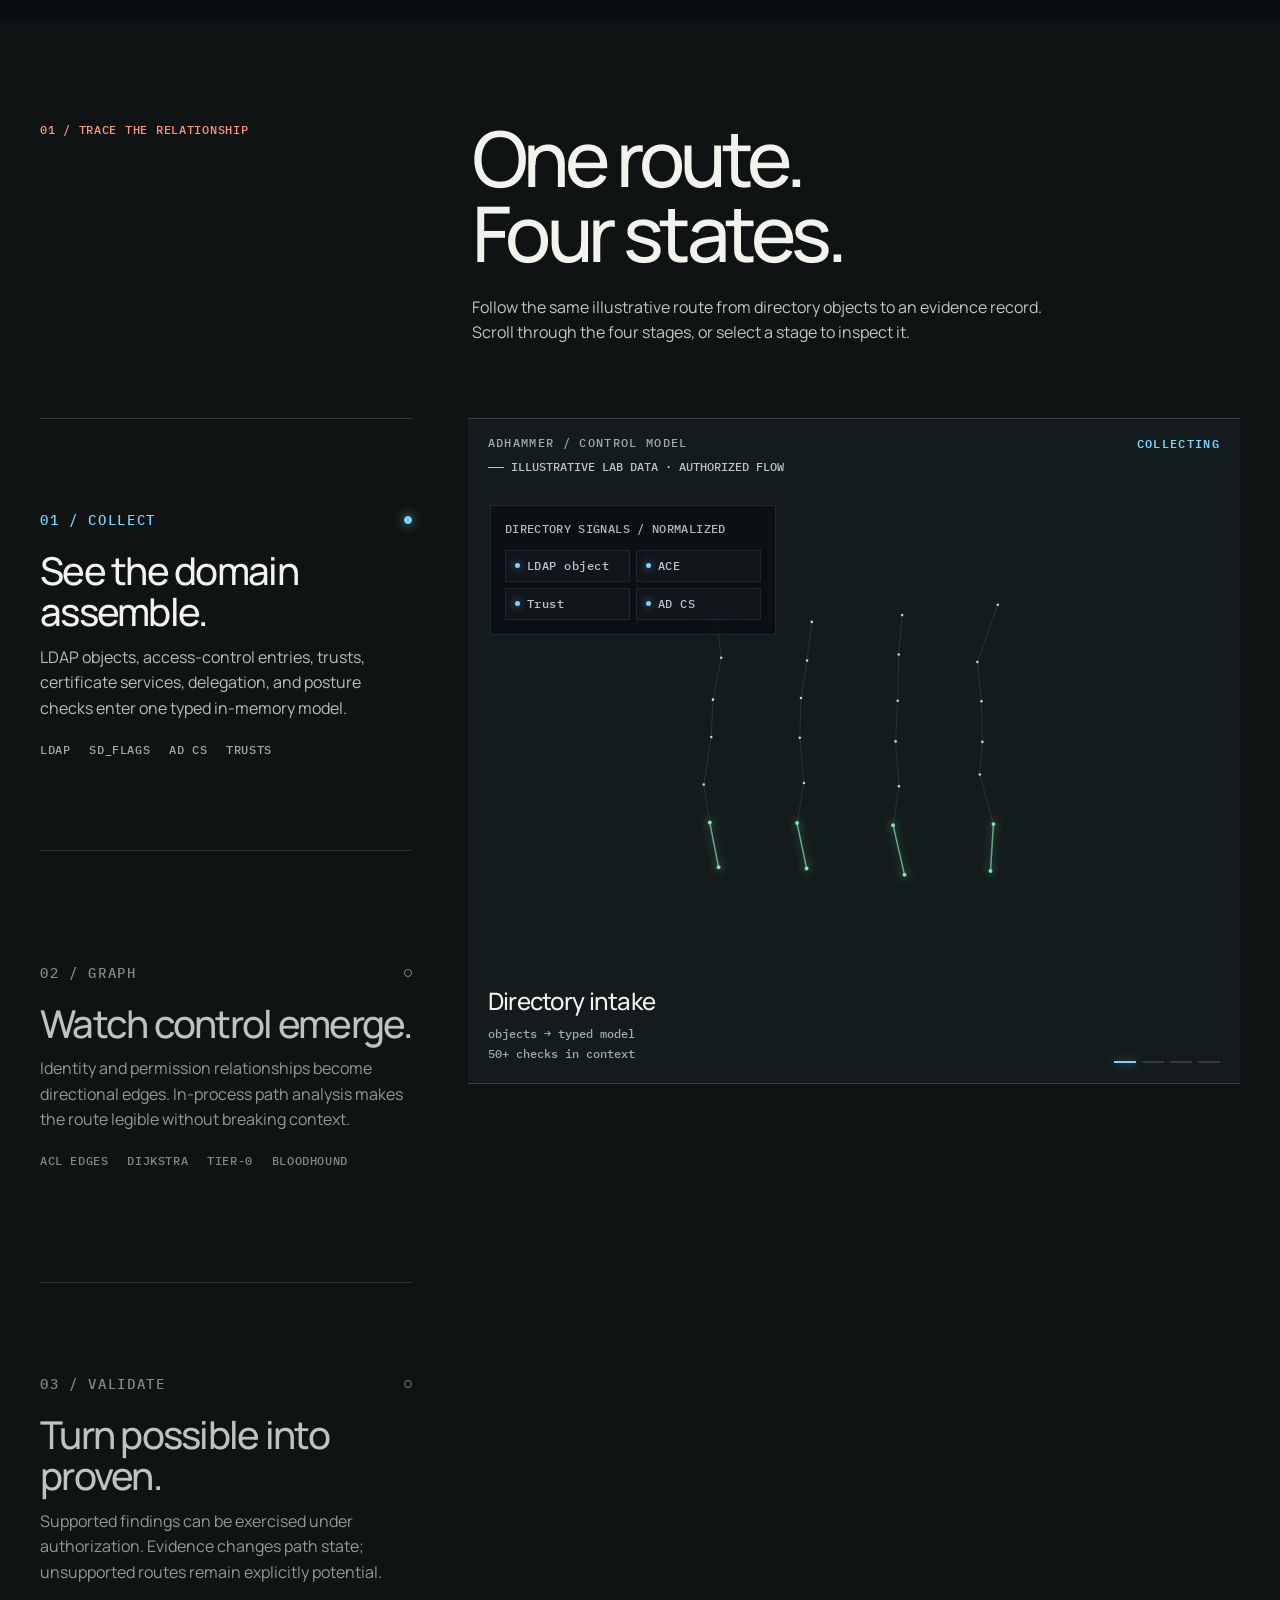
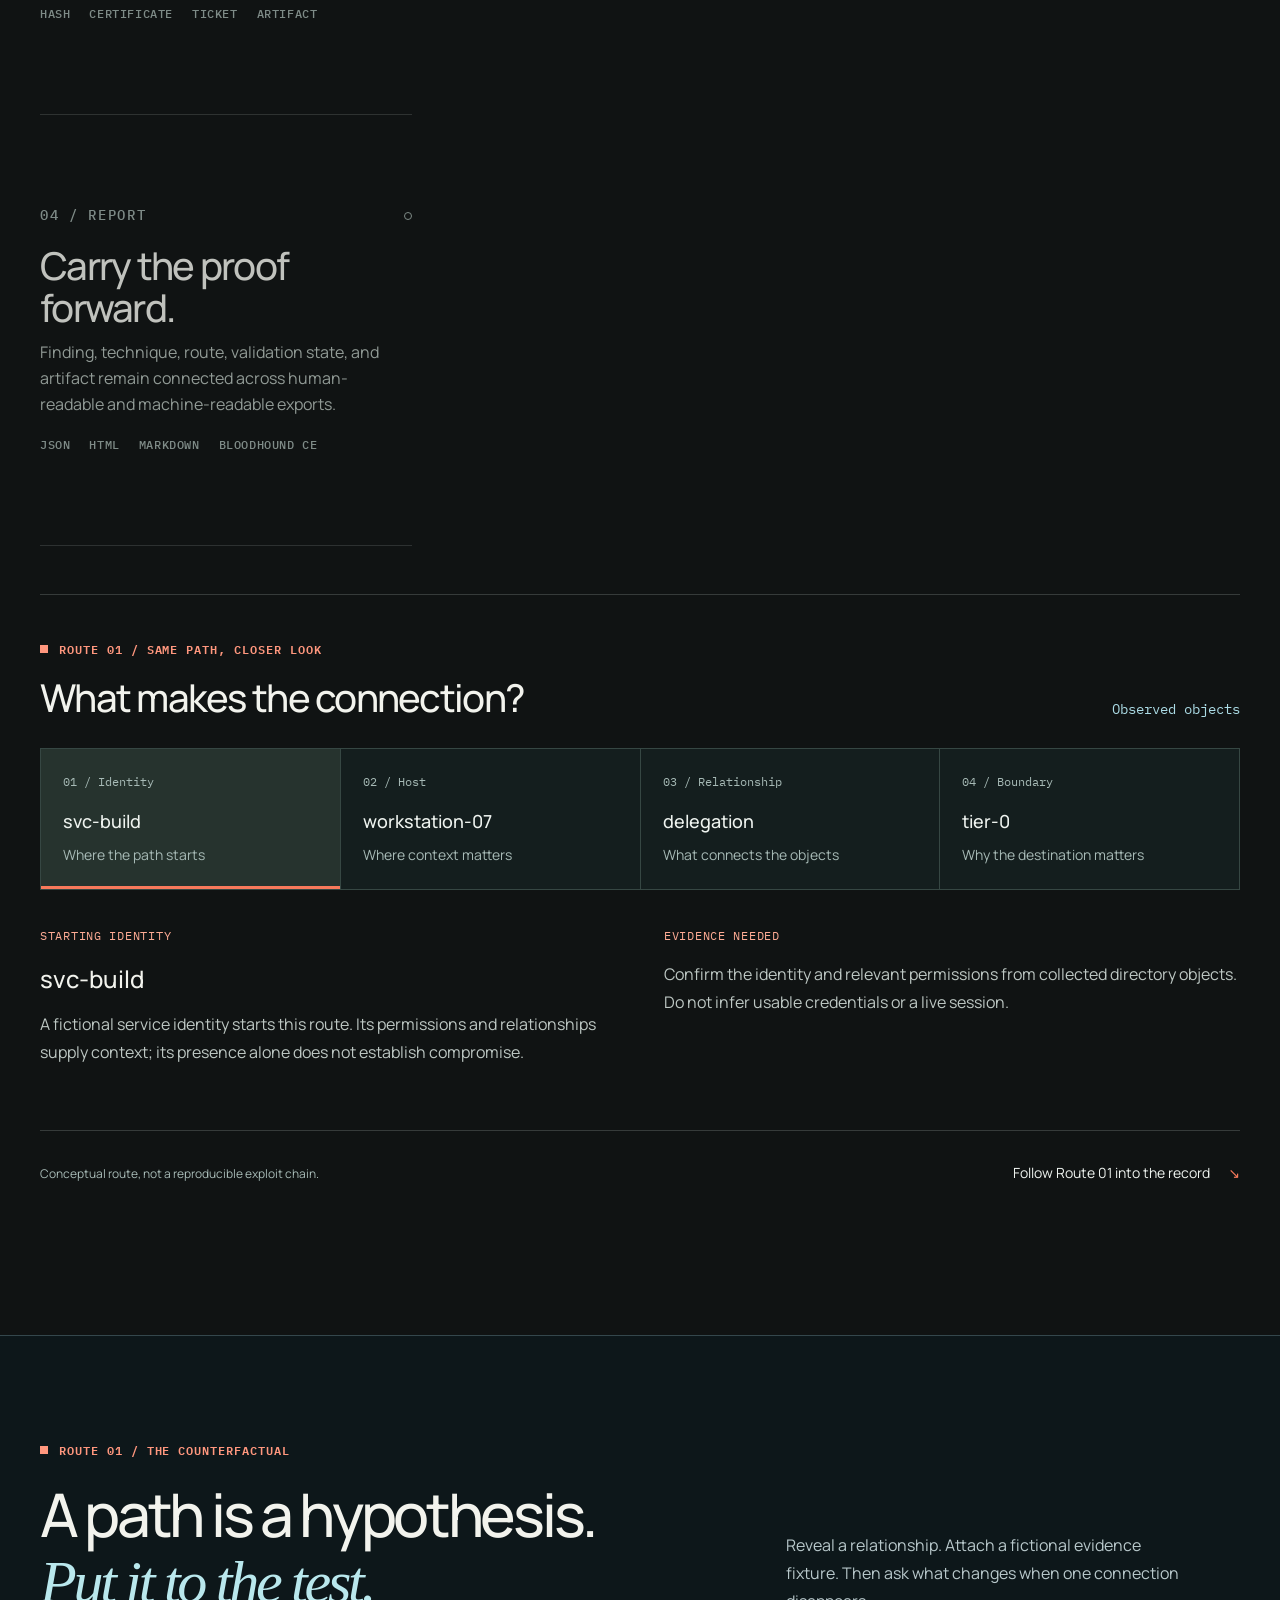
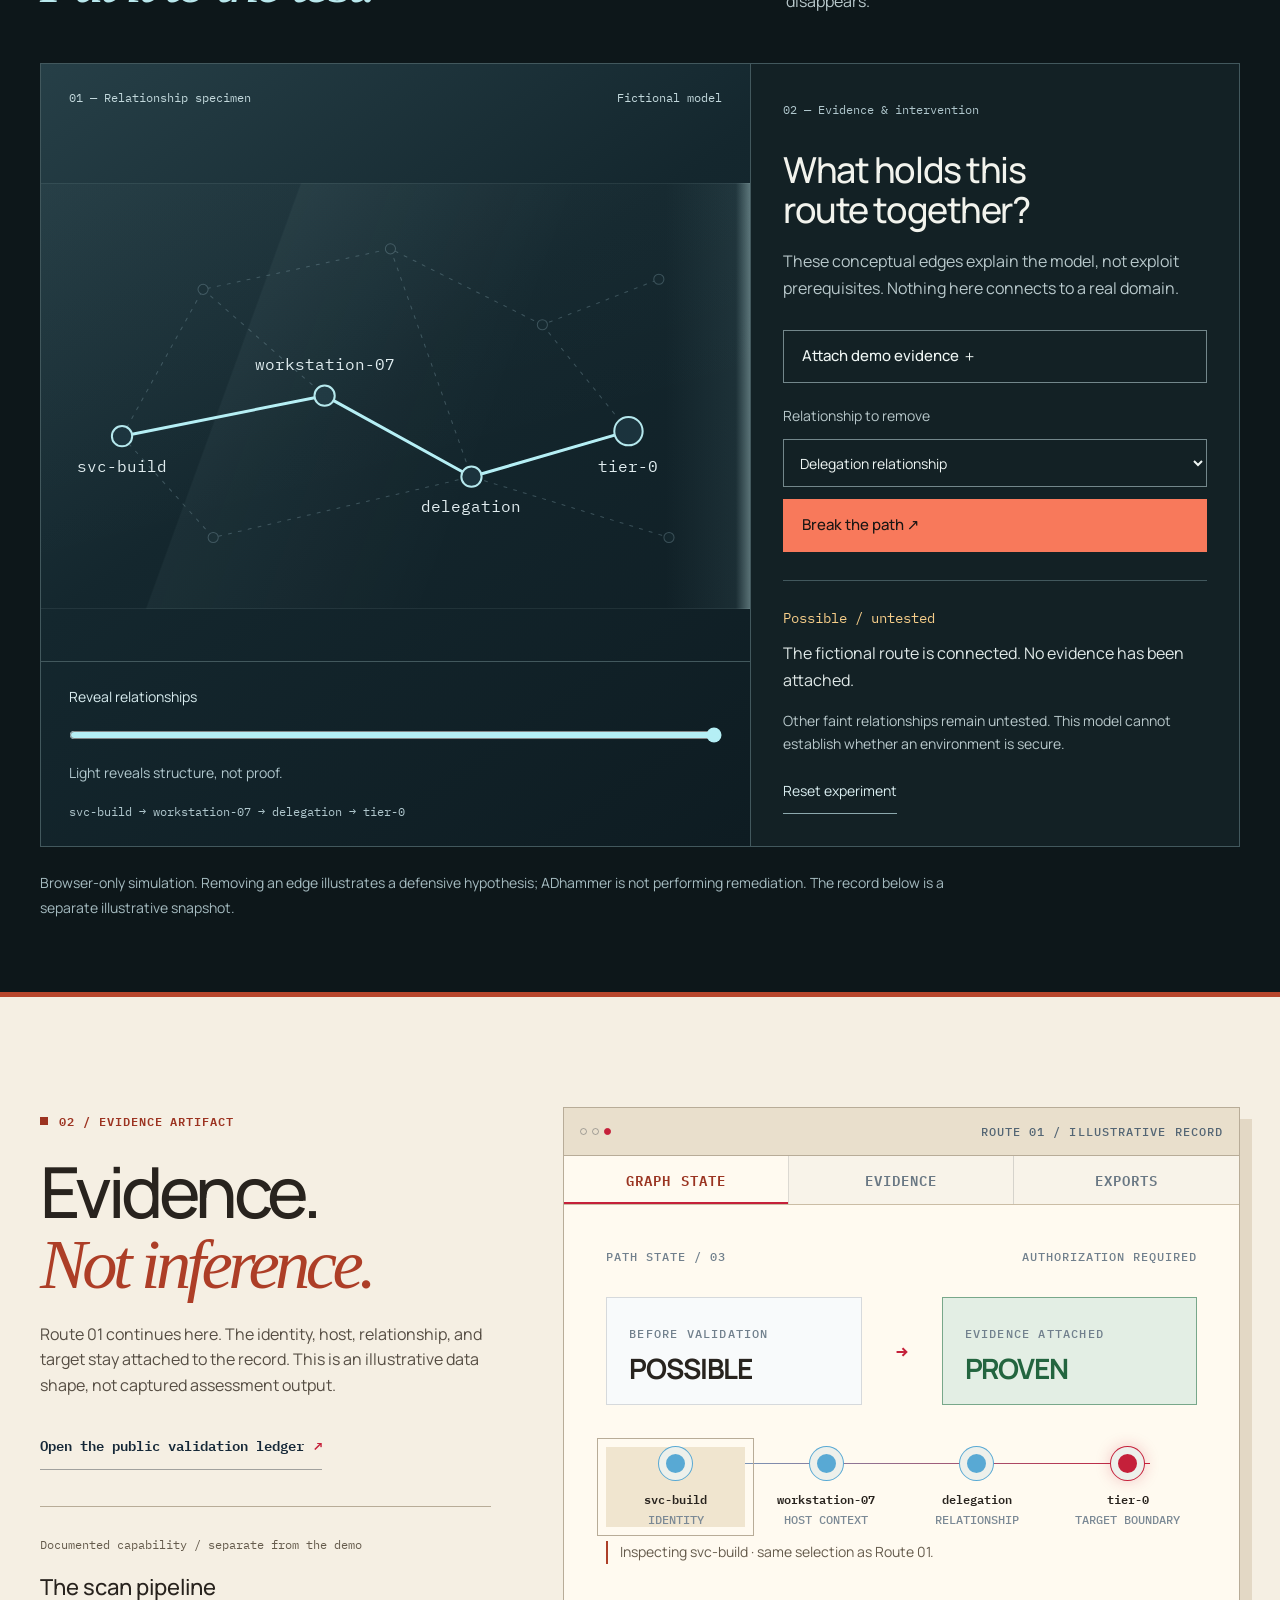
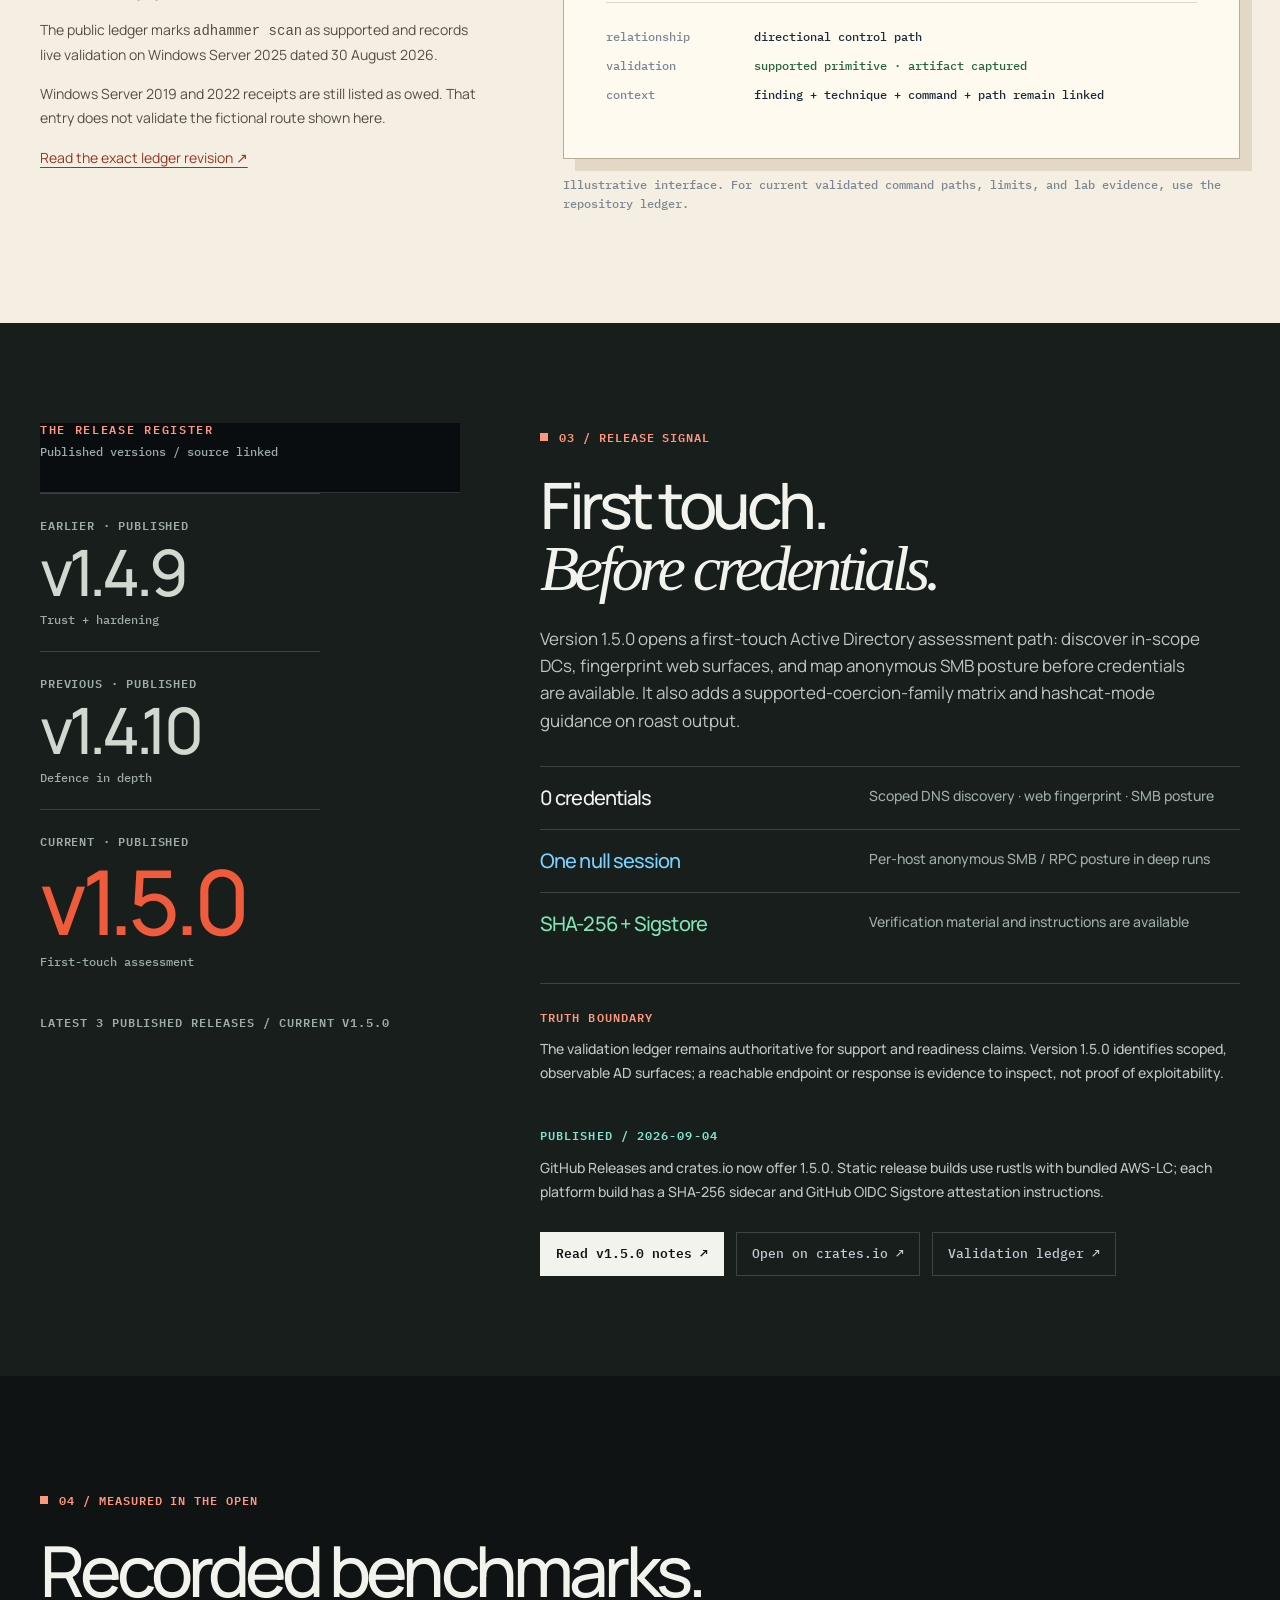
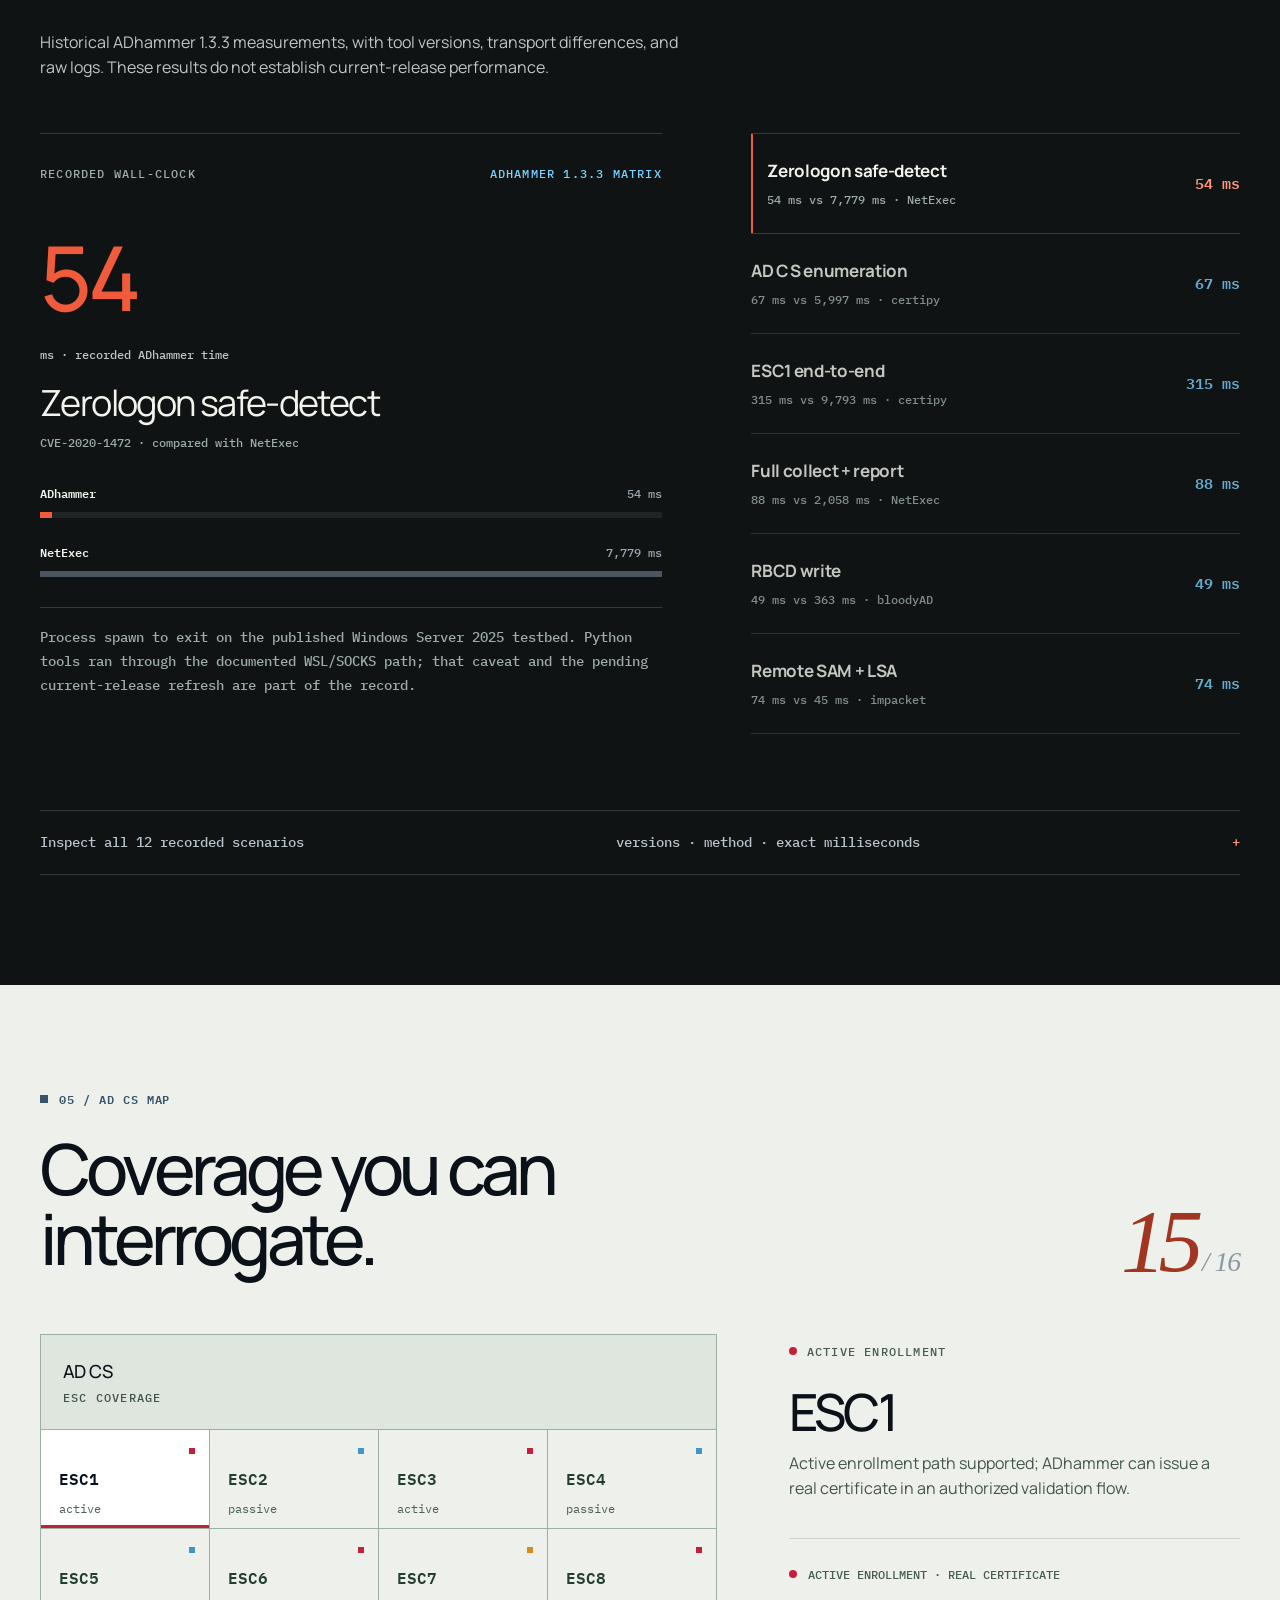
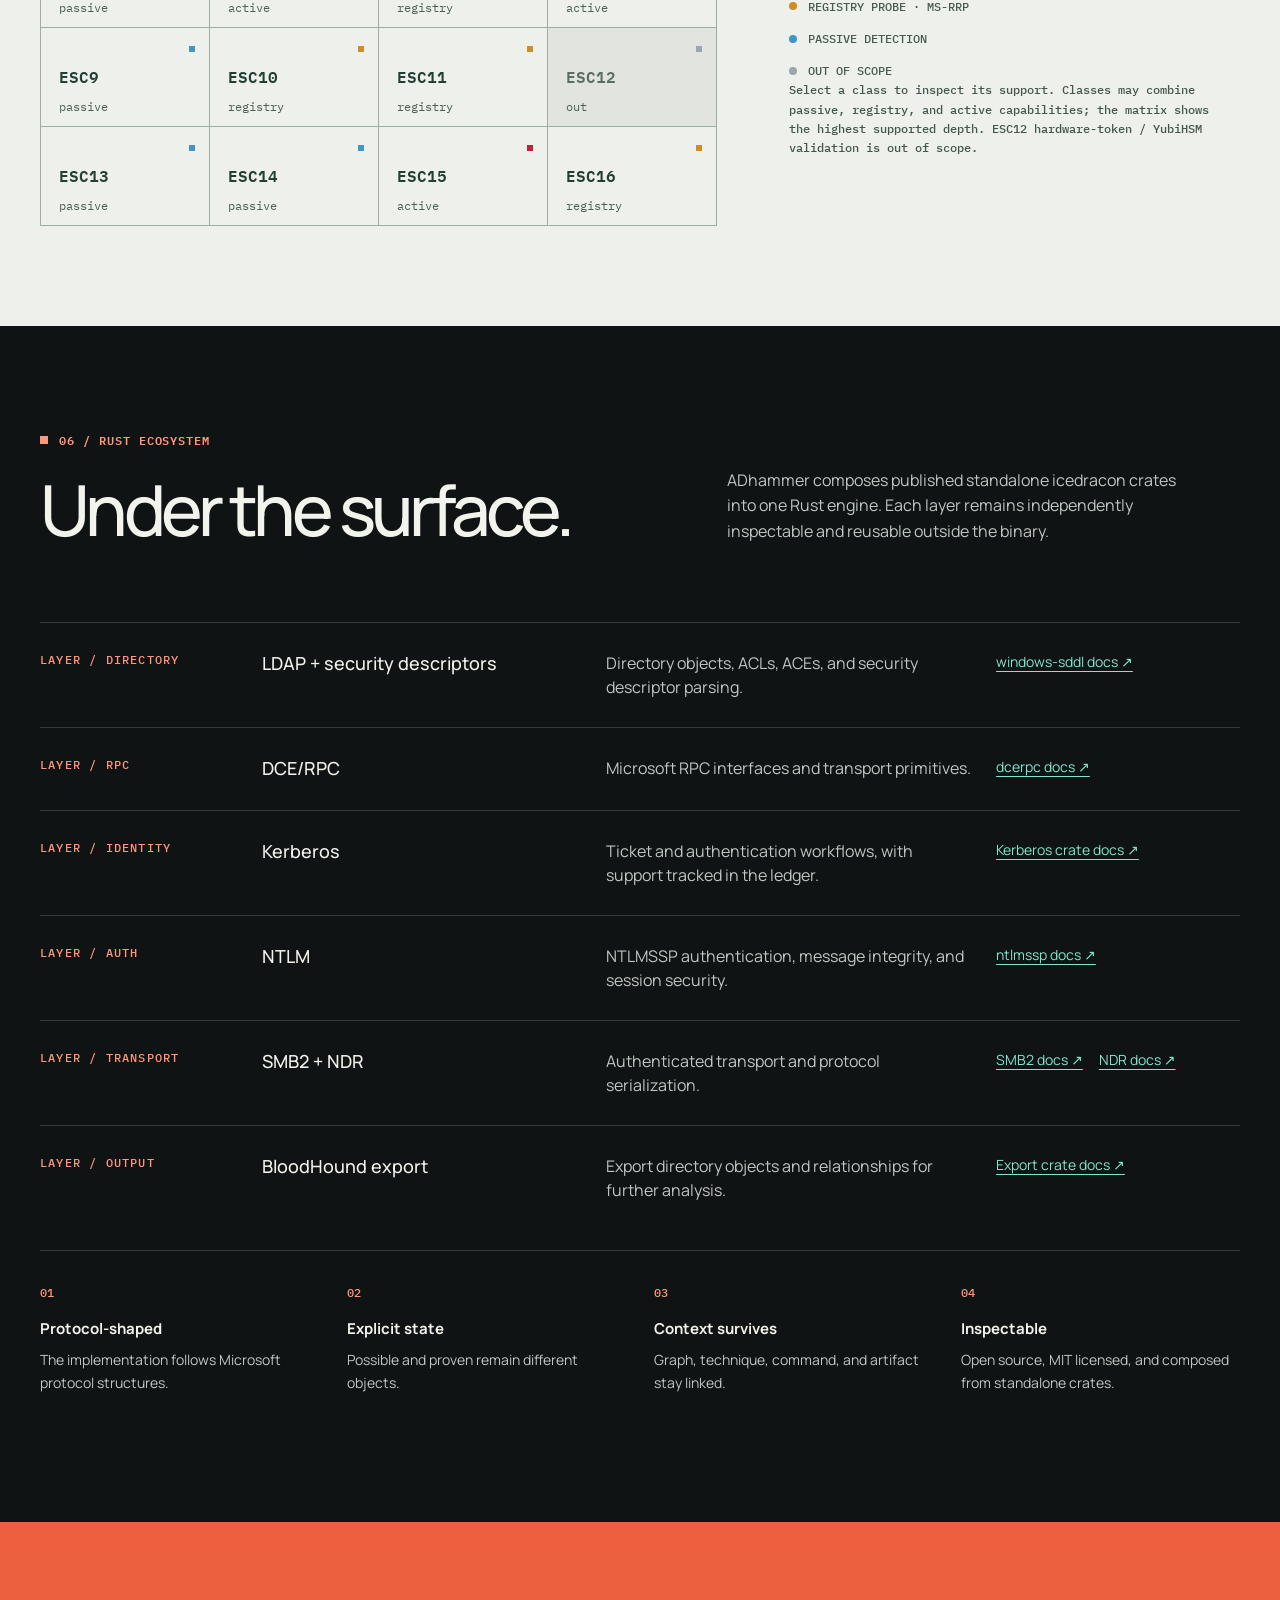
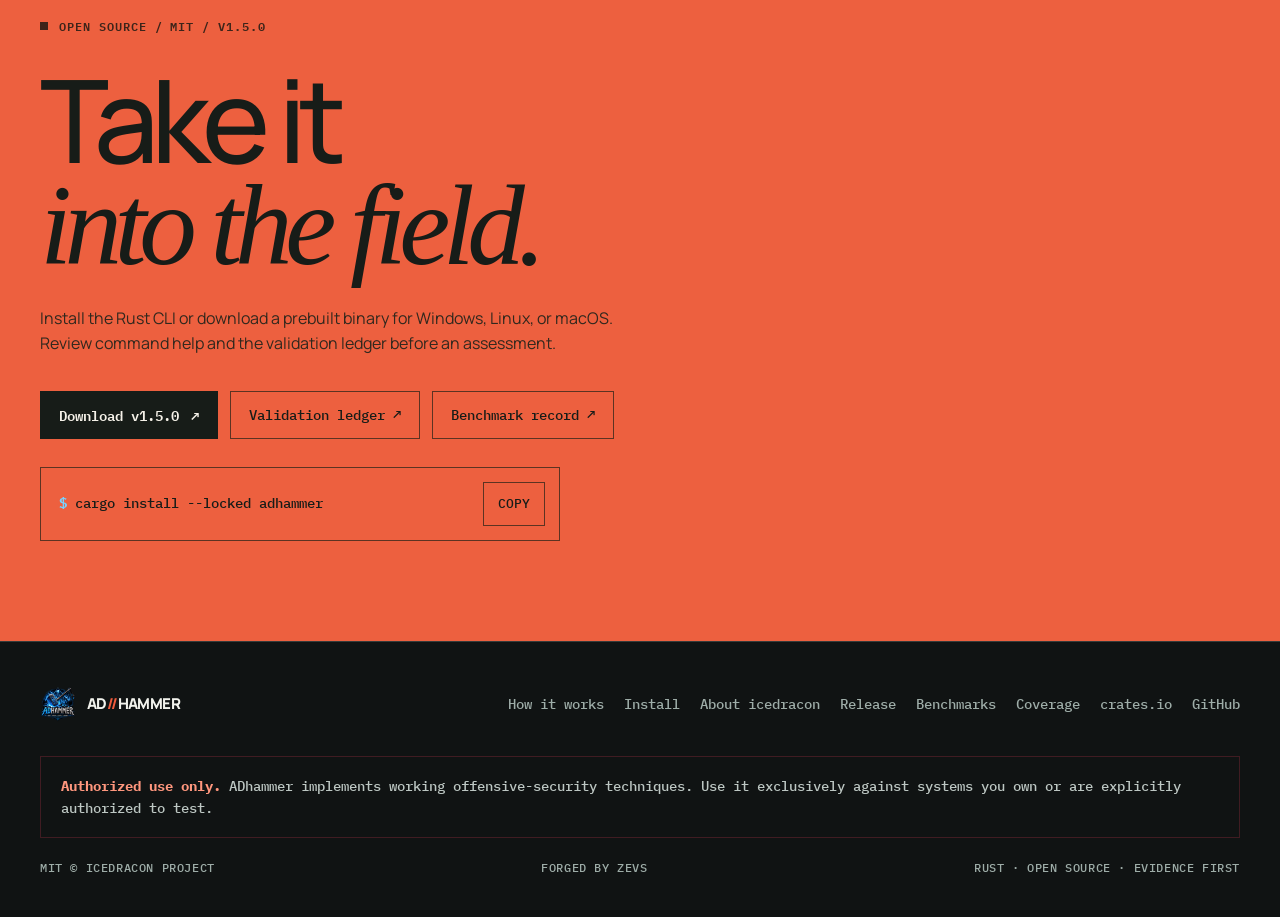
==== commit ac771780: "site: publish frozen evidence experiment" ====
--- a/index.html
+++ b/index.html
@@ -1884,6 +1884,7 @@
   <link rel="stylesheet" href="assets/field-atlas.css">
   <link rel="stylesheet" href="assets/entrance.css">
   <link rel="stylesheet" href="assets/journey.css">
+  <link rel="stylesheet" href="assets/frozen-evidence.css">
   <script type="application/ld+json">
   {
     "@context": "https://schema.org",
@@ -2085,15 +2086,42 @@
       </div>
     </section>
 
-    <section class="thesis" aria-labelledby="thesis-title">
-      <div class="shell thesis-copy">
-        <span class="atlas-index">The principle / 00</span>
-        <p class="thesis-line reveal" id="thesis-title">A path is a hypothesis.</p>
-        <p class="thesis-line muted reveal">Until there is <span class="proof-word">proof.</span></p>
-        <div class="thesis-note reveal">
-          <span class="eyebrow">The distinction</span>
-          <p>Directory data can describe a theoretical route. ADhammer preserves the difference between that route and a supported path with a validation artifact attached.</p>
+    <section class="frozen-lab" id="path-lab" aria-labelledby="thesis-title" data-evidence="pending" data-cut="none">
+      <div class="shell">
+        <div class="frozen-heading"><div><span class="eyebrow">Route 01 / the counterfactual</span><h2 id="thesis-title">A path is a hypothesis.<br><em>Put it to the test.</em></h2></div><p>Reveal a relationship. Attach a fictional evidence fixture. Then ask what changes when one connection disappears.</p></div>
+        <div class="frozen-workbench">
+          <div class="frozen-specimen">
+            <div class="frozen-caption"><span>01 — Relationship specimen</span><span>Fictional model</span></div>
+            <div class="frozen-field" aria-hidden="true">
+              <svg class="frozen-graph" viewBox="0 0 700 420" focusable="false">
+                <g class="frozen-uncertain"><path d="M80 250 L160 105 L345 65 L495 140 L610 95 M160 105 L280 210 M345 65 L425 290 M495 140 L580 245 M80 250 L170 350 L425 290 L620 350"/><circle cx="160" cy="105" r="5"/><circle cx="345" cy="65" r="5"/><circle cx="495" cy="140" r="5"/><circle cx="610" cy="95" r="5"/><circle cx="170" cy="350" r="5"/><circle cx="620" cy="350" r="5"/></g>
+                <g class="frozen-base"><path d="M80 250 L280 210 L425 290 L580 245"/></g>
+                <g class="frozen-focus"><path data-frozen-edge="identity" d="M80 250 L280 210"/><path data-frozen-edge="delegation" d="M280 210 L425 290"/><path data-frozen-edge="boundary" d="M425 290 L580 245"/></g>
+                <g class="frozen-points"><circle cx="80" cy="250" r="10"/><circle cx="280" cy="210" r="10"/><circle cx="425" cy="290" r="10"/><circle class="frozen-target" cx="580" cy="245" r="14"/></g>
+                <g class="frozen-labels"><text x="80" y="285">svc-build</text><text x="280" y="185">workstation-07</text><text x="425" y="325">delegation</text><text x="580" y="285">tier-0</text></g>
+              </svg>
+              <div class="frozen-scan"></div>
+            </div>
+            <div class="frozen-reveal-control"><label for="frozen-reveal">Reveal relationships</label><input id="frozen-reveal" type="range" min="0" max="100" value="40" aria-describedby="frozen-reveal-note"><span id="frozen-reveal-note">Light reveals structure, not proof.</span></div>
+            <p class="frozen-text-route">svc-build → workstation-07 → delegation → tier-0</p>
+          </div>
+          <div class="frozen-console">
+            <span class="frozen-console-index">02 — Evidence &amp; intervention</span>
+            <h3>What holds this<br>route together?</h3>
+            <p>These conceptual edges explain the model, not exploit prerequisites. Nothing here connects to a real domain.</p>
+            <div class="frozen-actions" hidden>
+              <button type="button" id="frozen-attach" aria-pressed="false">Attach demo evidence <span aria-hidden="true">＋</span></button>
+              <label for="frozen-relationship">Relationship to remove</label>
+              <select id="frozen-relationship"><option value="delegation">Delegation relationship</option><option value="identity">Identity → host relationship</option></select>
+              <button type="button" id="frozen-break" aria-pressed="false">Break the path <span aria-hidden="true">↗</span></button>
+            </div>
+            <div class="frozen-outcome" role="status" aria-live="polite" aria-atomic="true"><span id="frozen-state">Possible / untested</span><p id="frozen-result">The fictional route is connected. No evidence has been attached.</p></div>
+            <p class="frozen-boundary" id="frozen-remaining">Other faint relationships remain untested. This model cannot establish whether an environment is secure.</p>
+            <button type="button" id="frozen-reset" hidden>Reset experiment</button>
+            <noscript><p>This is a static fictional graph. Enable JavaScript to explore evidence and relationship removal.</p></noscript>
+          </div>
         </div>
+        <p class="frozen-footnote">Browser-only simulation. Removing an edge illustrates a defensive hypothesis; ADhammer is not performing remediation. The record below is a separate illustrative snapshot.</p>
       </div>
     </section>
 
@@ -2356,6 +2384,7 @@
   </footer>
 
   <script src="assets/journey.js"></script>
+  <script src="assets/frozen-evidence.js"></script>
   <script src="assets/entrance.js"></script>
   <script>
     (function () {
--- a/assets/frozen-evidence.css
+++ b/assets/frozen-evidence.css
@@ -0,0 +1,80 @@
+/* Frozen evidence: a light-revealed diagram, followed by an ivory case file. */
+.frozen-lab { --reveal: 40%; padding: 100px 0 72px; background: #0d171a; border-top: 1px solid #34474c; scroll-margin-top: 96px; }
+.frozen-heading { display: grid; grid-template-columns: 1.5fr 1fr; gap: 64px; align-items: end; margin-bottom: 48px; }
+.frozen-heading h2 { margin: 20px 0 0; font-size: clamp(38px,4.7vw,70px); line-height: 1.08; letter-spacing: -.055em; font-weight: 500; }
+.frozen-heading h2 em { color: #b9e8ed; font-family: Georgia,serif; font-weight: 400; }
+.frozen-heading > p { color: #b8c8cb; font-size: 1rem; line-height: 1.75; max-width: 410px; margin: 0; }
+.frozen-workbench { display: grid; grid-template-columns: minmax(0,1.45fr) minmax(0,1fr); border: 1px solid #42585d; }
+.frozen-specimen { min-width: 0; display: flex; flex-direction: column; background: linear-gradient(145deg,#263f47,#14272e 44%,#0e1c22); }
+.frozen-caption { display: flex; flex-wrap: wrap; justify-content: space-between; gap: 12px; padding: 24px 28px; font: .75rem/1.6 var(--mono); color: #c2d8dc; }
+.frozen-field { position: relative; overflow: hidden; isolation: isolate; margin: auto 0; }
+.frozen-field::before { content: ''; position: absolute; inset: 0; pointer-events: none; z-index: 1; background: linear-gradient(110deg,transparent 30%,#c8f1f20b 30.2%,transparent 63%),linear-gradient(165deg,#c1e9ed08,transparent 65%); box-shadow: inset 0 1px #ddffff12,inset 0 -1px #ddffff12; }
+.frozen-graph { width: 100%; height: auto; display: block; overflow: visible; }
+.frozen-graph path { fill: none; stroke-linecap: round; stroke-linejoin: round; }
+.frozen-uncertain { stroke: #728f99; fill: #182c33; opacity: .42; }
+.frozen-uncertain path { stroke-width: 1; stroke-dasharray: 3 7; }
+.frozen-base path { stroke: #62808c; stroke-width: 2; opacity: .45; }
+.frozen-focus { clip-path: inset(0 calc(100% - var(--reveal)) 0 0); }
+.frozen-focus path { stroke: #b5eff5; stroke-width: 3; transition: stroke .3s,opacity .3s; }
+.frozen-points circle { stroke: #b5e8ed; stroke-width: 2; fill: #1b333d; transition: fill .3s,stroke .3s; }
+.frozen-labels { fill: #e1edf0; font: 16px var(--mono); text-anchor: middle; }
+.frozen-scan { position: absolute; inset: 0; pointer-events: none; background: linear-gradient(90deg,transparent calc(var(--reveal) - 12%),#b5eff511 calc(var(--reveal) - 2%),#d8ffff5c var(--reveal),transparent calc(var(--reveal) + .3%)); }
+.frozen-reveal-control { padding: 24px 28px 16px; border-top: 1px solid #42585d; display: grid; grid-template-columns: 1fr; gap: 12px; }
+.frozen-reveal-control label { font-size: .875rem; color: #d9edf0; }
+.frozen-reveal-control input { width: 100%; min-width: 0; height: 30px; margin: 0; accent-color: #b5eff5; cursor: ew-resize; }
+.frozen-reveal-control span { color: #b0c7cd; font-size: .875rem; }
+.frozen-text-route { margin: 0; padding: 0 28px 24px; color: #b0c7cd; font: .75rem/1.8 var(--mono); overflow-wrap: anywhere; }
+.frozen-console { background: #132125; border-left: 1px solid #42585d; padding: 32px; min-width: 0; }
+.frozen-console-index { color: #b0c7cd; font: .75rem/1.6 var(--mono); }
+.frozen-console h3 { font-size: clamp(28px,2.8vw,40px); line-height: 1.12; letter-spacing: -.04em; font-weight: 500; margin: 28px 0 18px; }
+.frozen-console > p { color: #b8c8cb; font-size: 1rem; line-height: 1.7; }
+.frozen-actions { display: grid; gap: 12px; margin-top: 28px; }
+.frozen-actions[hidden], #frozen-reset[hidden] { display: none; }
+.frozen-actions button { display: flex; justify-content: space-between; align-items: center; gap: 12px; min-height: 52px; padding: 14px 18px; font: 500 .9375rem/1.5 var(--display); text-align: left; border: 1px solid #73878b; color: #eff6f4; background: transparent; cursor: pointer; }
+.frozen-actions button:hover { background: #2c3d40; }
+#frozen-attach[aria-pressed="true"] { color: #a0ecc2; border-color: #75b694; }
+#frozen-break { background: #f8795b; color: #181513; border-color: #f8795b; }
+#frozen-break:hover { background: #ffac95; }
+.frozen-actions label { font-size: .875rem; color: #b8c8cb; margin-top: 10px; }
+.frozen-actions select { width: 100%; min-width: 0; min-height: 48px; padding: 12px; background: #132125; border: 1px solid #73878b; color: #eff6f4; font: .875rem var(--display); color-scheme: dark; }
+.frozen-outcome { border-top: 1px solid #42585d; padding-top: 24px; margin-top: 28px; }
+.frozen-outcome > span { color: #f6cd89; font: .875rem/1.6 var(--mono); }
+.frozen-outcome p { font-size: 1rem; line-height: 1.7; color: #e0e9e8; margin: 10px 0 0; }
+.frozen-console .frozen-boundary { font-size: .875rem; color: #b8c8cb; }
+#frozen-reset { border: 0; border-bottom: 1px solid #8da9ae; padding: 10px 0; background: transparent; color: #d9edf0; font: .875rem/1.6 var(--display); cursor: pointer; min-height: 44px; }
+.frozen-lab :is(button,input,select):focus-visible { outline: 2px solid #fff0c9; outline-offset: 5px; }
+.frozen-footnote { color: #a5bbc0; font-size: .875rem; line-height: 1.75; max-width: 920px; margin: 24px 0 0; }
+.frozen-lab[data-evidence="attached"] .frozen-focus { clip-path: none; }
+.frozen-lab[data-evidence="attached"] .frozen-focus path { stroke: #89dcb0; }
+.frozen-lab[data-evidence="attached"] .frozen-points circle { stroke: #89dcb0; fill: #244b3d; }
+.frozen-lab[data-evidence="attached"] .frozen-outcome > span { color: #a0ecc2; }
+.frozen-lab:not([data-cut="none"]) .frozen-focus { clip-path: none; }
+.frozen-lab[data-cut="identity"] [data-frozen-edge="identity"],
+.frozen-lab[data-cut="delegation"] [data-frozen-edge="delegation"] { stroke: #ffad98; stroke-dasharray: 4 15; opacity: .55; }
+.frozen-lab:not([data-cut="none"]) .frozen-target { fill: #132125; stroke: #ffad98; stroke-dasharray: 4 4; }
+.frozen-lab:not([data-cut="none"]) .frozen-outcome > span { color: #ffad98; }
+.proof-section { background: #f5efe3; color: #28231e; border-top: 5px solid #b8462c; }
+.proof-copy > p, .journey-source p { color: #554d43; }
+.proof-copy h2 span { color: #ad3e27; }
+.artifact-shell { background: #fffaf0; border-color: #b8ac98; box-shadow: 12px 12px 0 #e3d8c5; }
+.artifact-top { background: #e9dfcc; border-color: #b8ac98; }
+.artifact-tabs { background: #f4ecdd; border-color: #cbbda5; }
+.artifact-tab[aria-selected="true"] { background: #fffaf0; color: #9a3421; border-bottom-color: #ad3e27; }
+.journey-source { border-color: #b8ac98; }
+.journey-source > span, .journey-selection { color: #655b4c; }
+.route-node.selected { background: #f0e5cf; outline-color: #b8ac98; }
+@media (max-width: 1000px) { .frozen-heading { gap: 32px; } .frozen-workbench { grid-template-columns: minmax(0,1.1fr) minmax(0,1fr); } .frozen-console { padding: 24px; } }
+@media (max-width: 760px) {
+  .frozen-lab { padding: 64px 0 48px; }
+  .frozen-heading, .frozen-workbench { grid-template-columns: 1fr; }
+  .frozen-heading { gap: 24px; margin-bottom: 32px; }
+  .frozen-heading h2 { font-size: clamp(34px,7vw,52px); }
+  .frozen-console { border-left: 0; border-top: 1px solid #42585d; padding: 24px; }
+  .frozen-caption, .frozen-reveal-control { padding: 20px; }
+  .frozen-text-route { padding: 0 20px 20px; }
+  .frozen-field { min-height: 250px; display: flex; align-items: center; }
+  .frozen-labels { display: none; }
+  .artifact-shell { box-shadow: 6px 6px 0 #e3d8c5; }
+}
+@media (prefers-reduced-motion: reduce) { .frozen-lab * { transition: none !important; } }
+html[data-motion="paused"] .frozen-lab * { transition: none !important; }
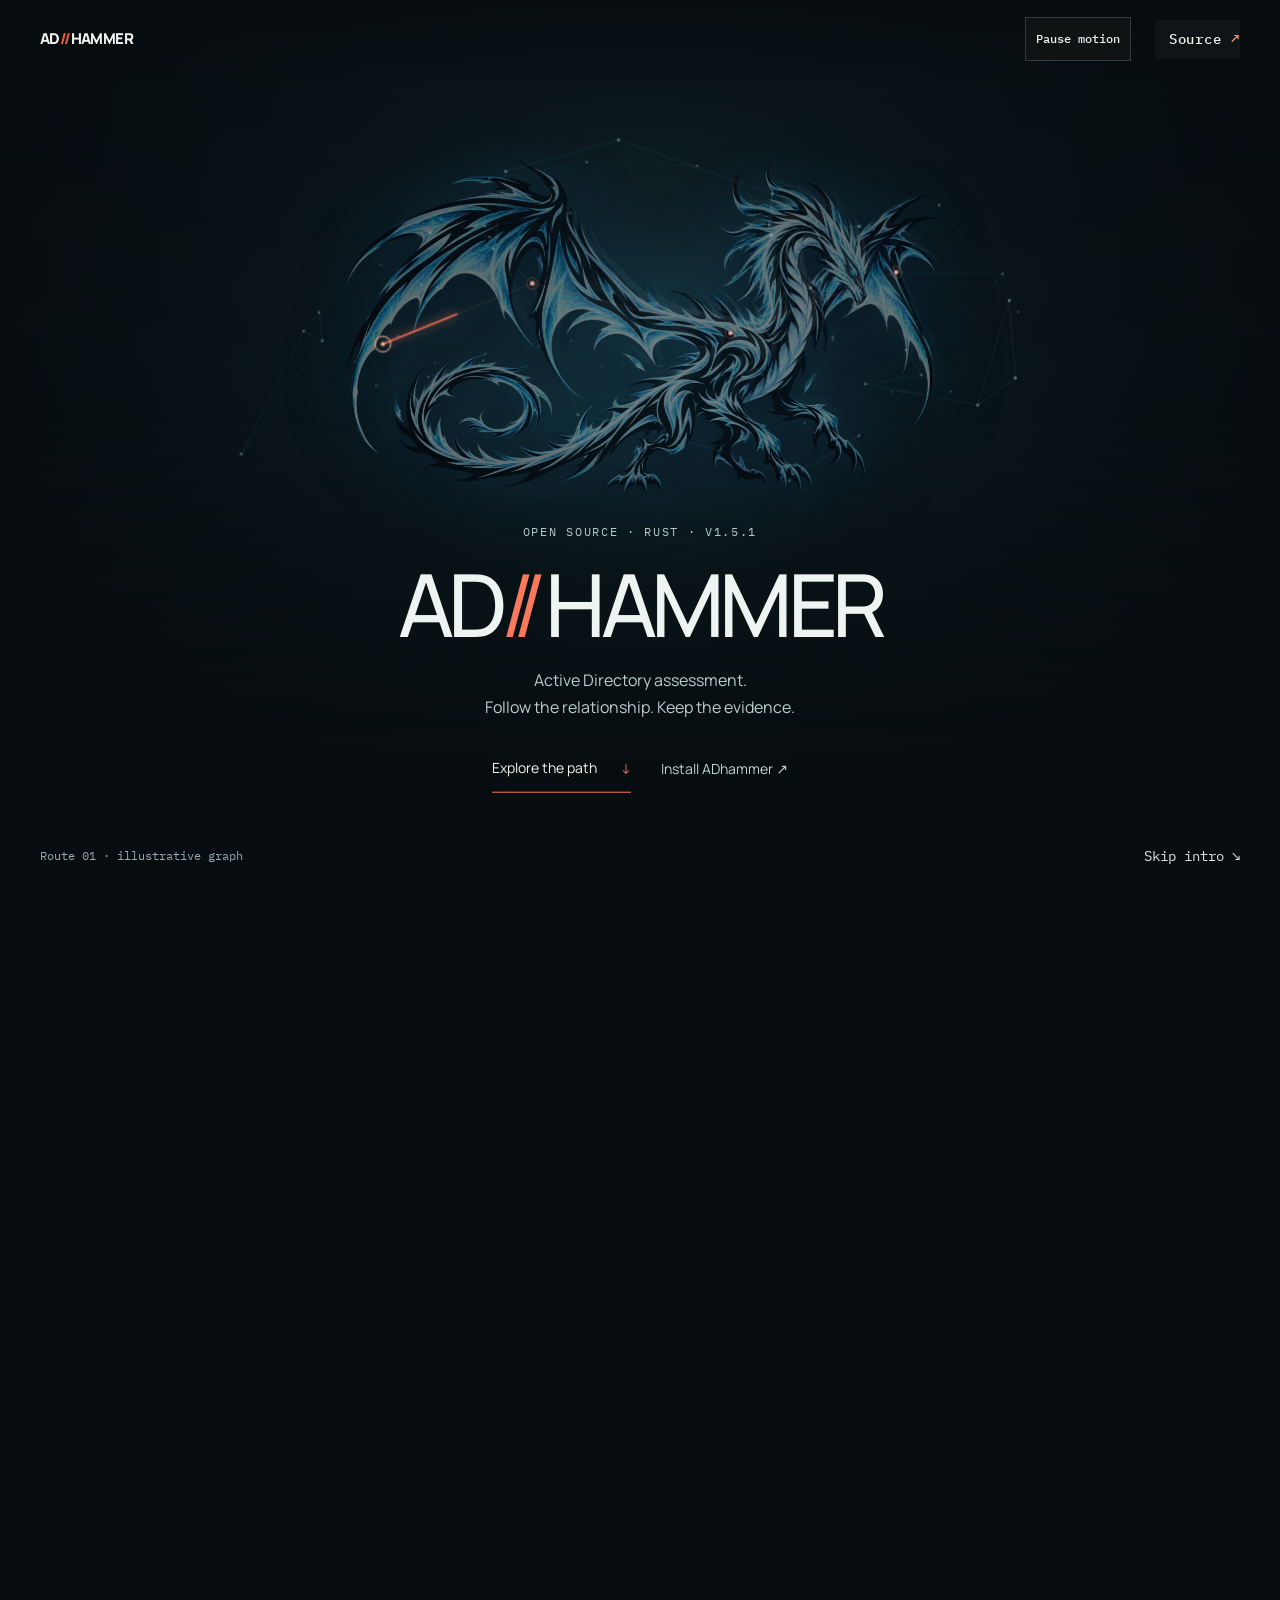
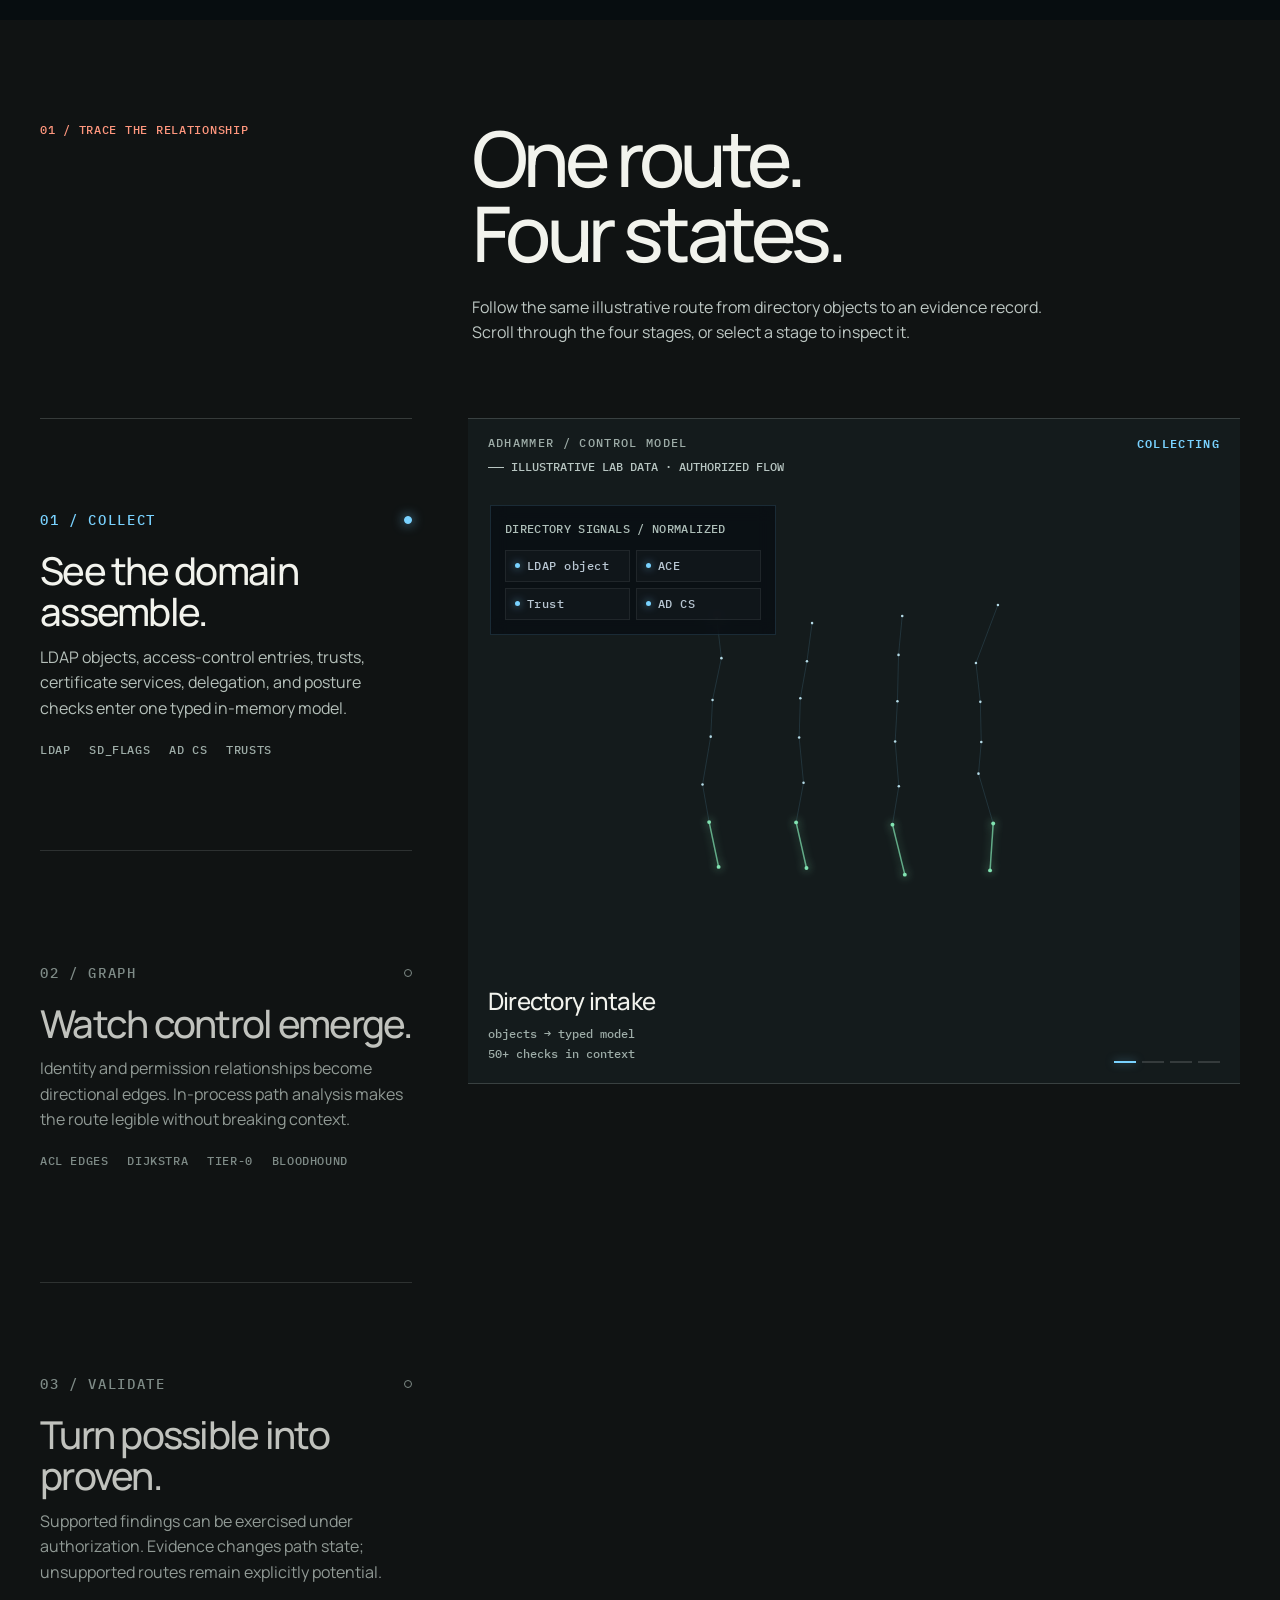
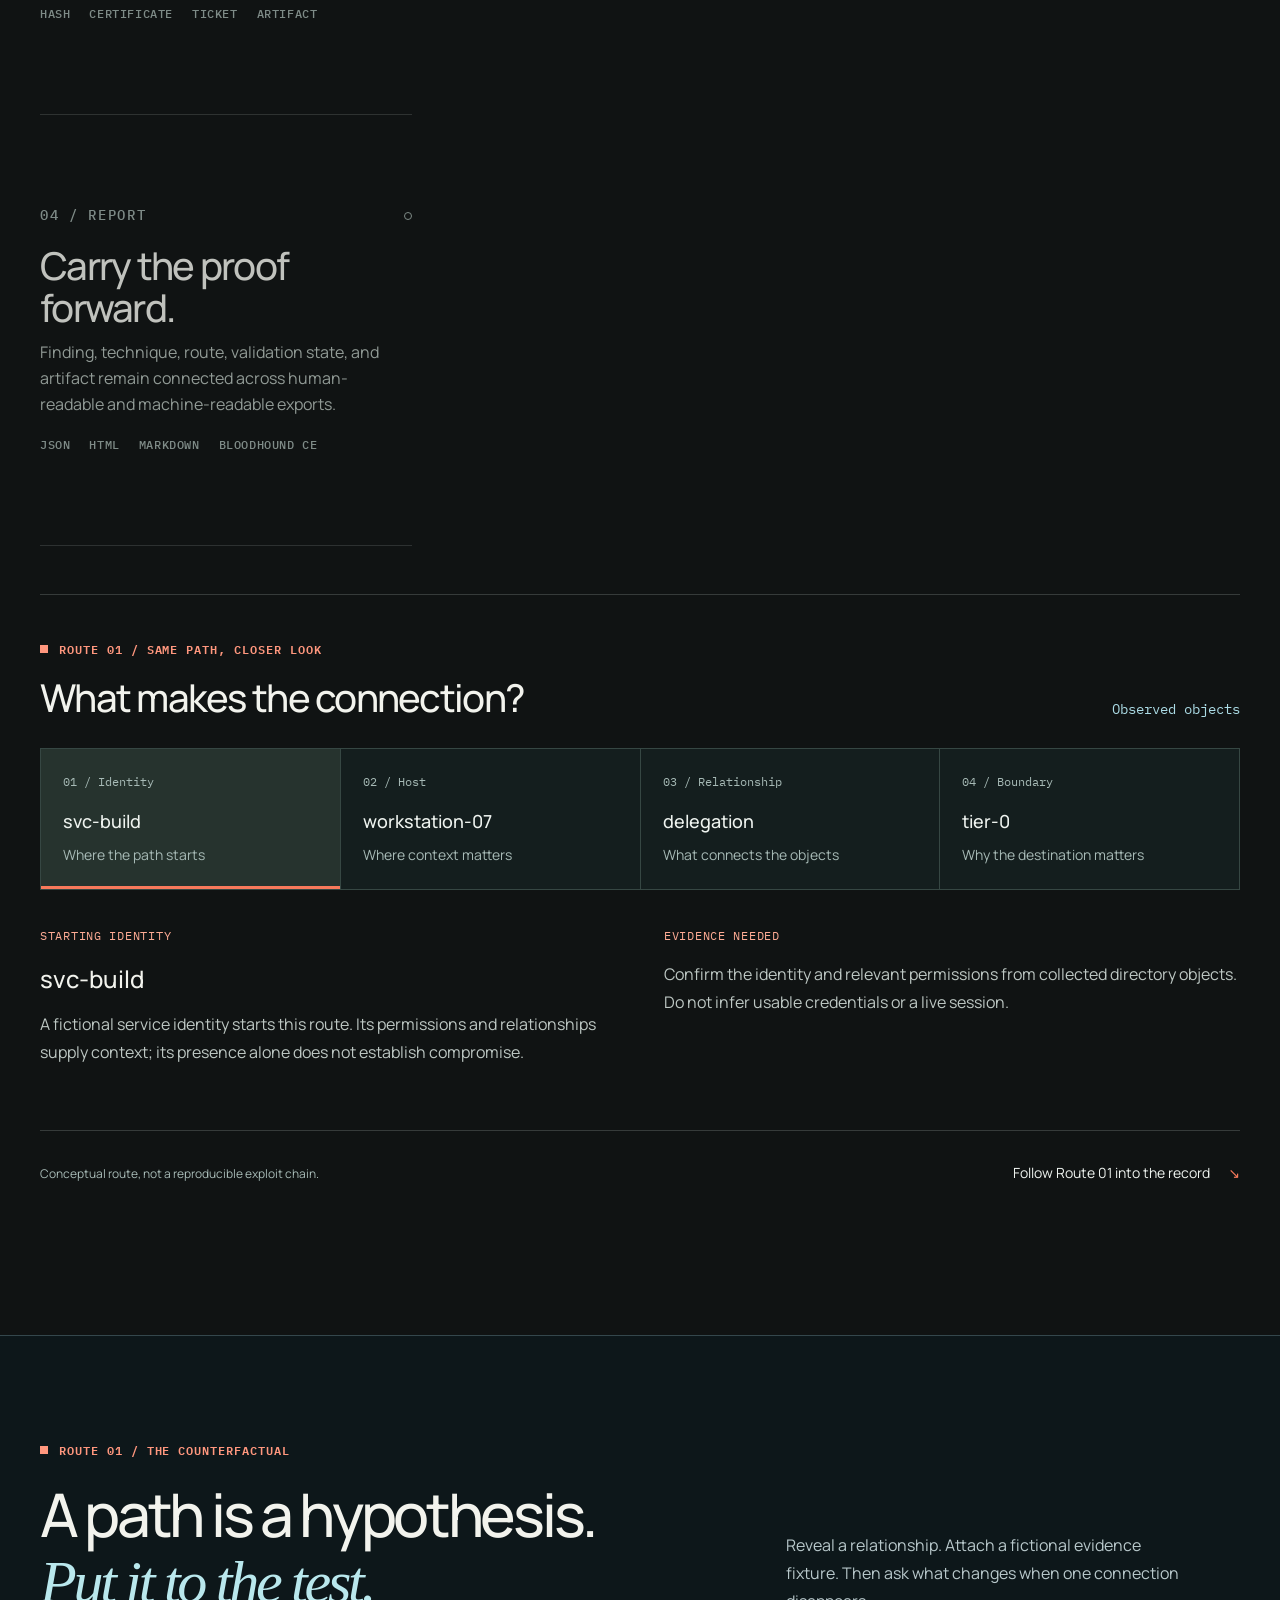
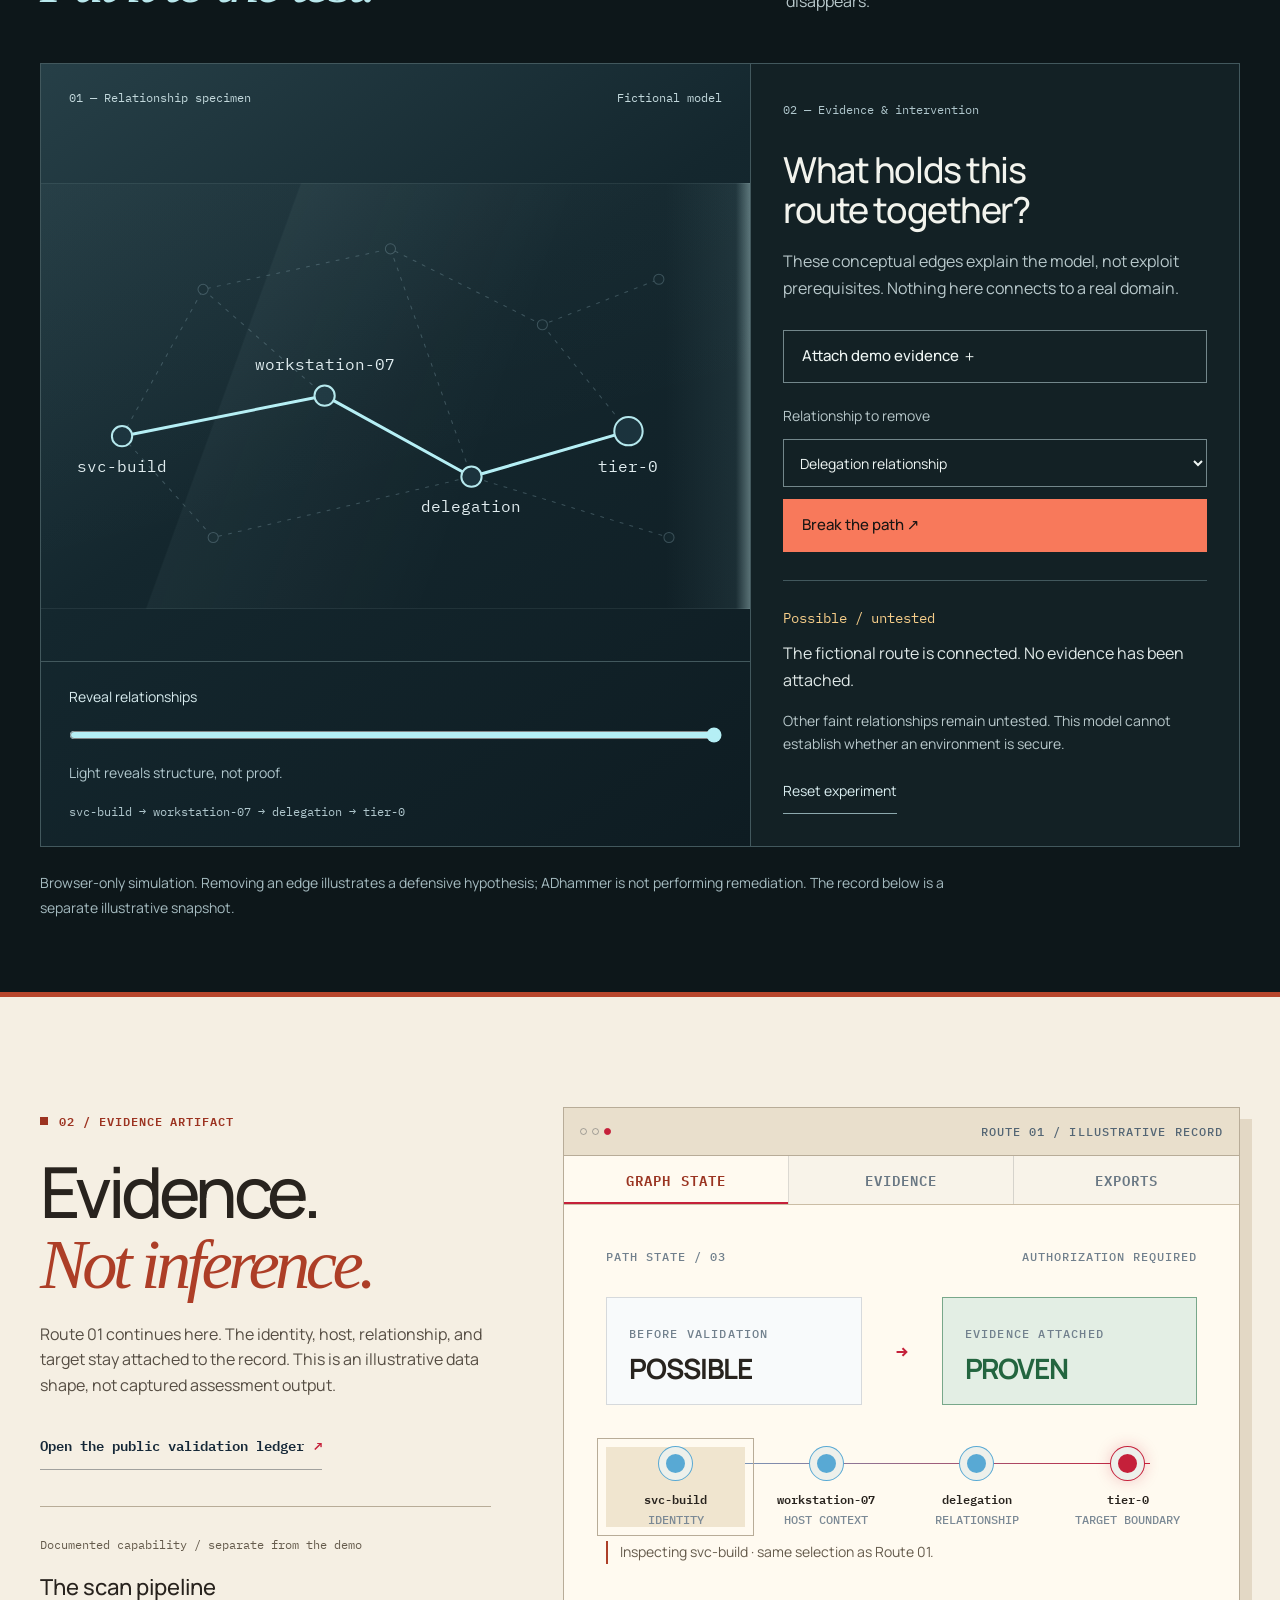
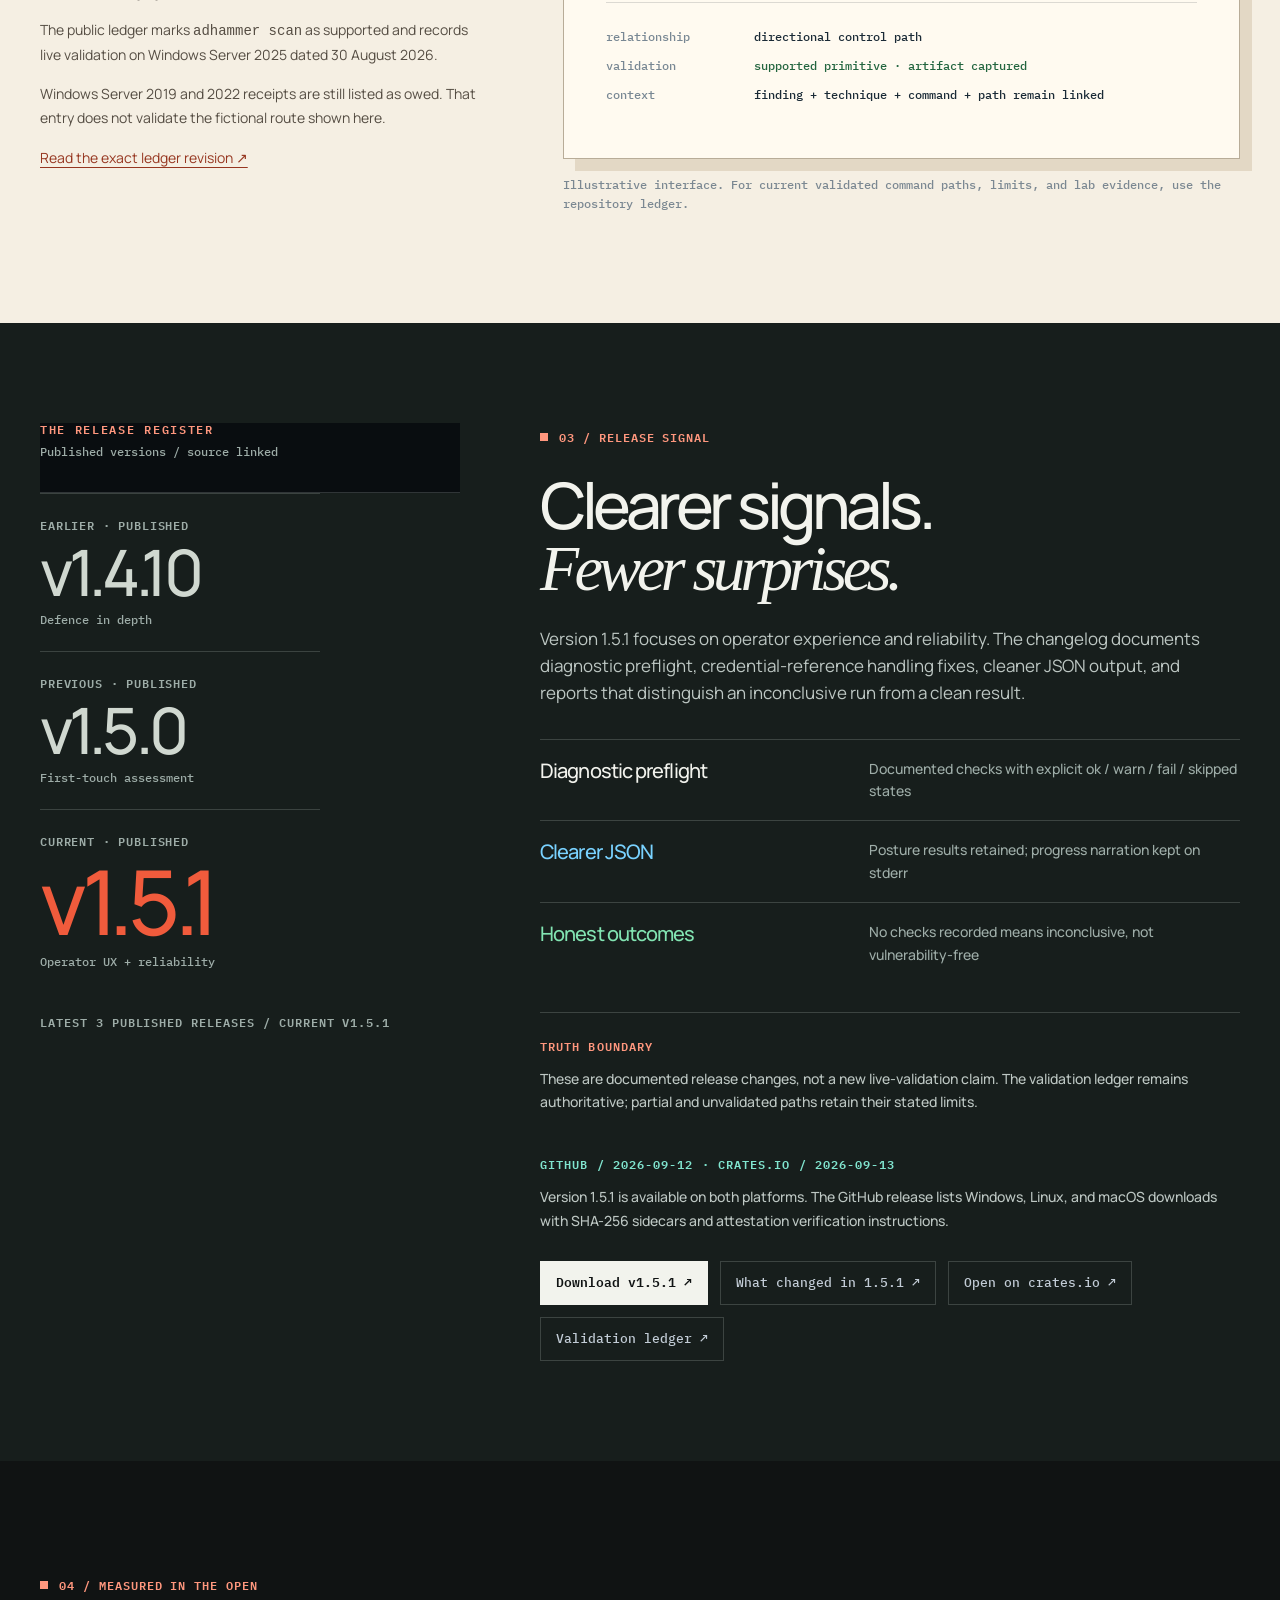
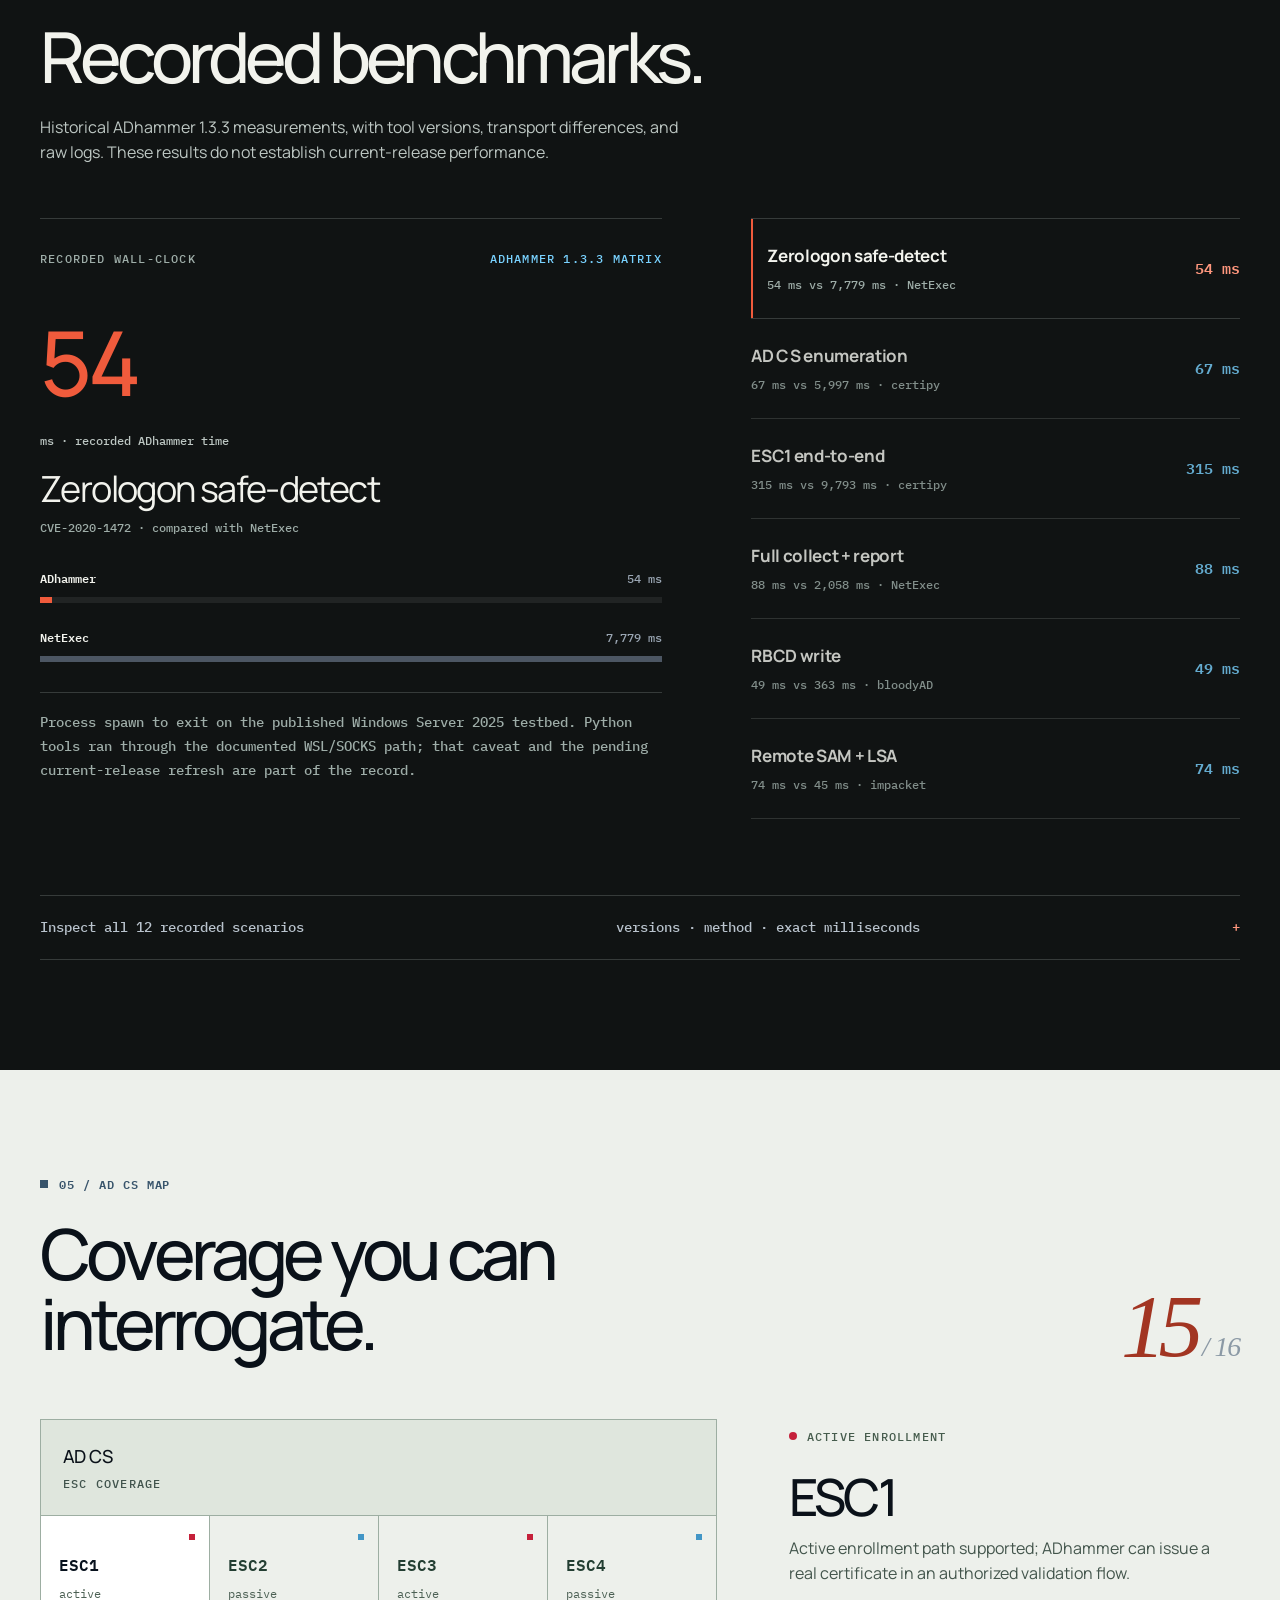
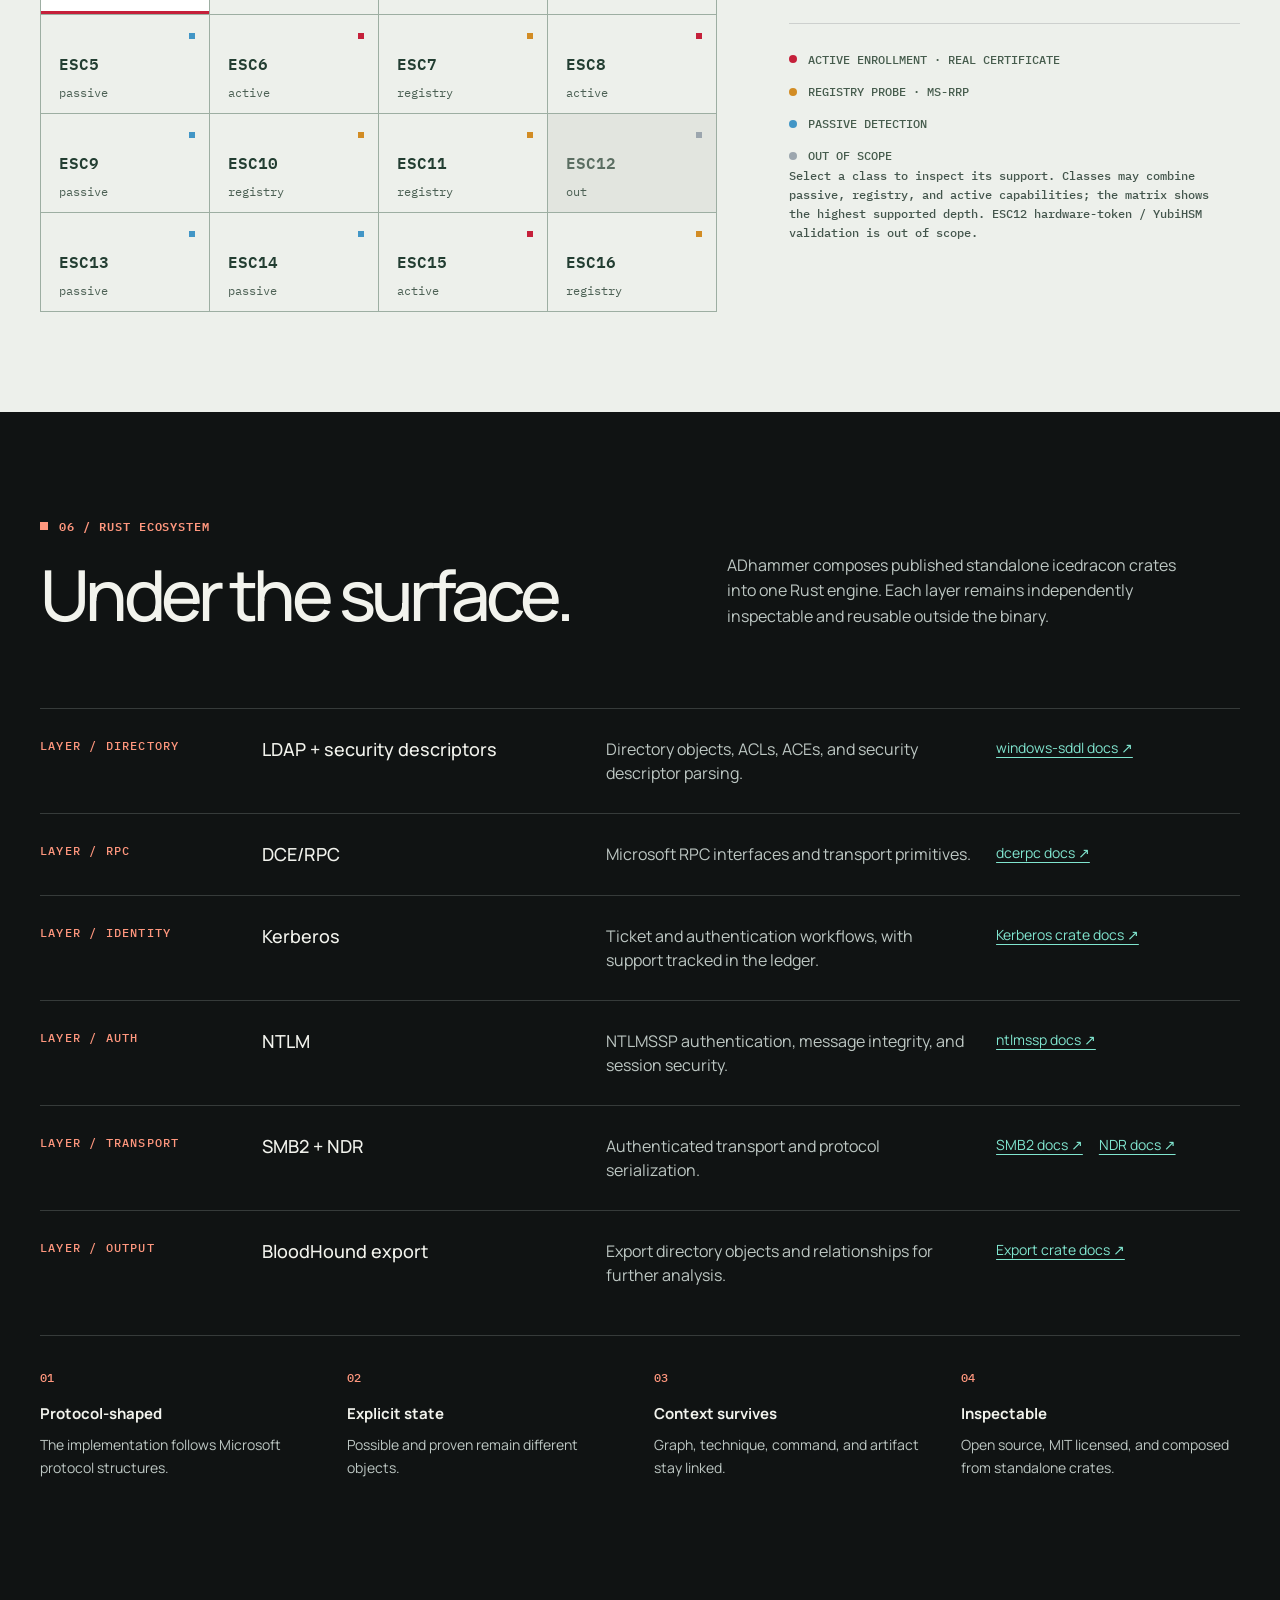
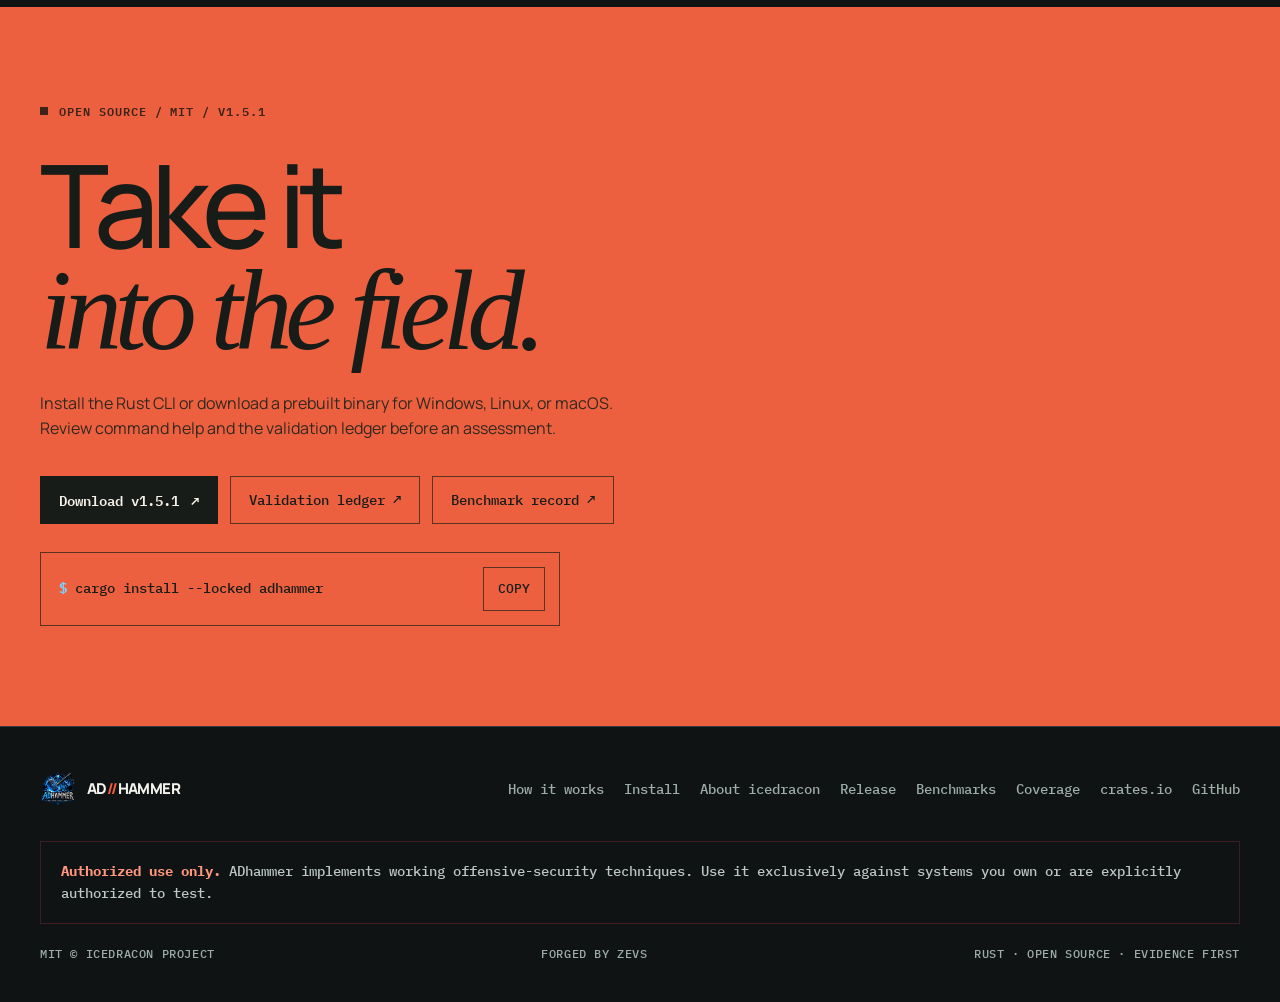
==== commit 4c750803: "site: publish v1.5.1 presentation update" ====
--- a/index.html
+++ b/index.html
@@ -1895,7 +1895,7 @@
     "applicationSubCategory": "Active Directory penetration testing",
     "operatingSystem": "Linux, macOS, Windows",
     "programmingLanguage": "Rust",
-    "softwareVersion": "1.5.0",
+    "softwareVersion": "1.5.1",
     "license": "https://opensource.org/licenses/MIT",
     "isAccessibleForFree": true,
     "description": "ADhammer is an open-source Active Directory pentest tool in Rust for first-touch discovery, attack-path analysis, AD CS assessment, and evidence-first reporting.",
@@ -1968,7 +1968,7 @@
       </div>
 
       <div class="entrance-copy">
-        <p class="entrance-kicker">Open source · Rust · v1.5.0</p>
+        <p class="entrance-kicker">Open source · Rust · v1.5.1</p>
         <h1>AD<span class="entrance-slash">//</span>HAMMER</h1>
         <p class="entrance-description">Active Directory assessment.<br>Follow the relationship. Keep the evidence.</p>
         <div class="entrance-actions">
@@ -2215,38 +2215,39 @@
               <path class="release-line release-line-current-path" d="M145 254 C150 329 82 357 65 427"></path>
               <path class="release-line-pulse" pathLength="1" d="M145 254 C150 329 82 357 65 427"></path>
             </svg>
-            <a class="release-lineage-node release-lineage-149" href="https://github.com/icedracon/adhammer/releases/tag/v1.4.9" target="_blank" rel="noopener">
+            <a class="release-lineage-node release-lineage-149" href="https://github.com/icedracon/adhammer/releases/tag/v1.4.10" target="_blank" rel="noopener">
               <span class="release-lineage-orb"><i></i></span>
-              <span class="release-lineage-copy"><small>Earlier · published</small><strong>v1.4.9</strong><em>Trust + hardening</em></span>
+              <span class="release-lineage-copy"><small>Earlier · published</small><strong>v1.4.10</strong><em>Defence in depth</em></span>
             </a>
-            <a class="release-lineage-node release-lineage-1410" href="https://github.com/icedracon/adhammer/releases/tag/v1.4.10" target="_blank" rel="noopener">
+            <a class="release-lineage-node release-lineage-1410" href="https://github.com/icedracon/adhammer/releases/tag/v1.5.0" target="_blank" rel="noopener">
               <span class="release-lineage-orb"><i></i></span>
-              <span class="release-lineage-copy"><small>Previous · published</small><strong>v1.4.10</strong><em>Defence in depth</em></span>
+              <span class="release-lineage-copy"><small>Previous · published</small><strong>v1.5.0</strong><em>First-touch assessment</em></span>
             </a>
-            <a class="release-lineage-node release-lineage-150 release-lineage-current" href="https://github.com/icedracon/adhammer/releases/tag/v1.5.0" target="_blank" rel="noopener">
+            <a class="release-lineage-node release-lineage-150 release-lineage-current" href="https://github.com/icedracon/adhammer/releases/tag/v1.5.1" target="_blank" rel="noopener">
               <span class="release-lineage-orb"><i></i></span>
-              <span class="release-lineage-copy"><small>Current · published</small><strong>v1.5.0</strong><em>First-touch assessment</em></span>
+              <span class="release-lineage-copy"><small>Current · published</small><strong>v1.5.1</strong><em>Operator UX + reliability</em></span>
             </a>
-            <span class="release-lineage-status">Latest 3 published releases / current v1.5.0</span>
+            <span class="release-lineage-status">Latest 3 published releases / current v1.5.1</span>
           </div>
-          <figcaption class="sr-only" id="release-lineage-caption">ADhammer release graph: version 1.4.9 is an earlier published release, version 1.4.10 is the previous published release, and version 1.5.0 is the current published release.</figcaption>
+          <figcaption class="sr-only" id="release-lineage-caption">ADhammer release graph: version 1.4.10 is an earlier published release, version 1.5.0 is the previous published release, and version 1.5.1 is the current published release.</figcaption>
         </figure>
         <div class="release-story reveal">
           <span class="eyebrow proof">03 / Release signal</span>
-          <h2 id="release-title">First touch.<span>Before credentials.</span></h2>
-          <p class="release-intro">Version 1.5.0 opens a first-touch Active Directory assessment path: discover in-scope DCs, fingerprint web surfaces, and map anonymous SMB posture before credentials are available. It also adds a supported-coercion-family matrix and hashcat-mode guidance on roast output.</p>
-          <div class="release-facts" aria-label="Version 1.5.0 highlights">
-            <div class="release-fact"><strong>0 credentials</strong><span>Scoped DNS discovery · web fingerprint · SMB posture</span></div>
-            <div class="release-fact"><strong>One null session</strong><span>Per-host anonymous SMB / RPC posture in deep runs</span></div>
-            <div class="release-fact"><strong>SHA-256 + Sigstore</strong><span>Verification material and instructions are available</span></div>
+          <h2 id="release-title">Clearer signals.<span>Fewer surprises.</span></h2>
+          <p class="release-intro">Version 1.5.1 focuses on operator experience and reliability. The changelog documents diagnostic preflight, credential-reference handling fixes, cleaner JSON output, and reports that distinguish an inconclusive run from a clean result.</p>
+          <div class="release-facts" aria-label="Version 1.5.1 highlights">
+            <div class="release-fact"><strong>Diagnostic preflight</strong><span>Documented checks with explicit ok / warn / fail / skipped states</span></div>
+            <div class="release-fact"><strong>Clearer JSON</strong><span>Posture results retained; progress narration kept on stderr</span></div>
+            <div class="release-fact"><strong>Honest outcomes</strong><span>No checks recorded means inconclusive, not vulnerability-free</span></div>
           </div>
           <div class="release-boundary">
             <b>Truth boundary</b>
-            <p>The validation ledger remains authoritative for support and readiness claims. Version 1.5.0 identifies scoped, observable AD surfaces; a reachable endpoint or response is evidence to inspect, not proof of exploitability.</p>
+            <p>These are documented release changes, not a new live-validation claim. The validation ledger remains authoritative; partial and unvalidated paths retain their stated limits.</p>
           </div>
-          <div class="release-distribution-note"><span>Published / 2026-09-04</span><p>GitHub Releases and crates.io now offer 1.5.0. Static release builds use rustls with bundled AWS-LC; each platform build has a SHA-256 sidecar and GitHub OIDC Sigstore attestation instructions.</p></div>
+          <div class="release-distribution-note"><span>GitHub / 2026-09-12 · crates.io / 2026-09-13</span><p>Version 1.5.1 is available on both platforms. The GitHub release lists Windows, Linux, and macOS downloads with SHA-256 sidecars and attestation verification instructions.</p></div>
           <div class="release-links">
-            <a class="release-link" href="https://github.com/icedracon/adhammer/releases/tag/v1.5.0" target="_blank" rel="noopener">Read v1.5.0 notes ↗</a>
+            <a class="release-link" href="https://github.com/icedracon/adhammer/releases/tag/v1.5.1" target="_blank" rel="noopener">Download v1.5.1 ↗</a>
+            <a class="release-link" href="https://github.com/icedracon/adhammer/blob/v1.5.1/CHANGELOG.md#151--2026-09-11" target="_blank" rel="noopener">What changed in 1.5.1 ↗</a>
             <a class="release-link" href="https://crates.io/crates/adhammer" target="_blank" rel="noopener">Open on crates.io ↗</a>
             <a class="release-link" href="https://github.com/icedracon/adhammer/blob/main/docs/VALIDATION.md" target="_blank" rel="noopener">Validation ledger ↗</a>
           </div>
@@ -2289,7 +2290,7 @@
               <tbody id="matrix-body"></tbody>
             </table>
           </div>
-          <div class="matrix-method">Recorded against ADhammer 1.3.3; a refresh against the current release is pending. Testbed, parity caveat, versions, harness, and result TSV are published in <a href="https://github.com/icedracon/adhammer/blob/main/docs/BENCHMARKS.md" target="_blank" rel="noopener">BENCHMARKS.md ↗</a>.</div>
+          <div class="matrix-method">Recorded against ADhammer 1.3.3; a refresh against the current release is pending. Testbed, parity caveat, versions, scripts, raw log, and result TSV are published in <a href="https://github.com/icedracon/adhammer/blob/main/docs/BENCHMARKS.md" target="_blank" rel="noopener">BENCHMARKS.md ↗</a>.</div>
         </details>
       </div>
     </section>
@@ -2347,11 +2348,11 @@
     <section class="final" id="install">
       <div class="shell final-inner reveal">
         <img class="final-mark" src="assets/favicon.png" alt="" width="132" height="132">
-        <span class="eyebrow">Open source / MIT / v1.5.0</span>
+        <span class="eyebrow">Open source / MIT / v1.5.1</span>
         <h2>Take it<span>into the field.</span></h2>
         <p>Install the Rust CLI or download a prebuilt binary for Windows, Linux, or macOS. Review command help and the validation ledger before an assessment.</p>
         <div class="final-links">
-          <a class="final-link primary" href="https://github.com/icedracon/adhammer/releases/tag/v1.5.0" target="_blank" rel="noopener">Download v1.5.0 <i>↗</i></a>
+          <a class="final-link primary" href="https://github.com/icedracon/adhammer/releases/tag/v1.5.1" target="_blank" rel="noopener">Download v1.5.1 <i>↗</i></a>
           <a class="final-link" href="https://github.com/icedracon/adhammer/blob/main/docs/VALIDATION.md" target="_blank" rel="noopener">Validation ledger ↗</a>
           <a class="final-link" href="https://github.com/icedracon/adhammer/blob/main/docs/BENCHMARKS.md" target="_blank" rel="noopener">Benchmark record ↗</a>
         </div>
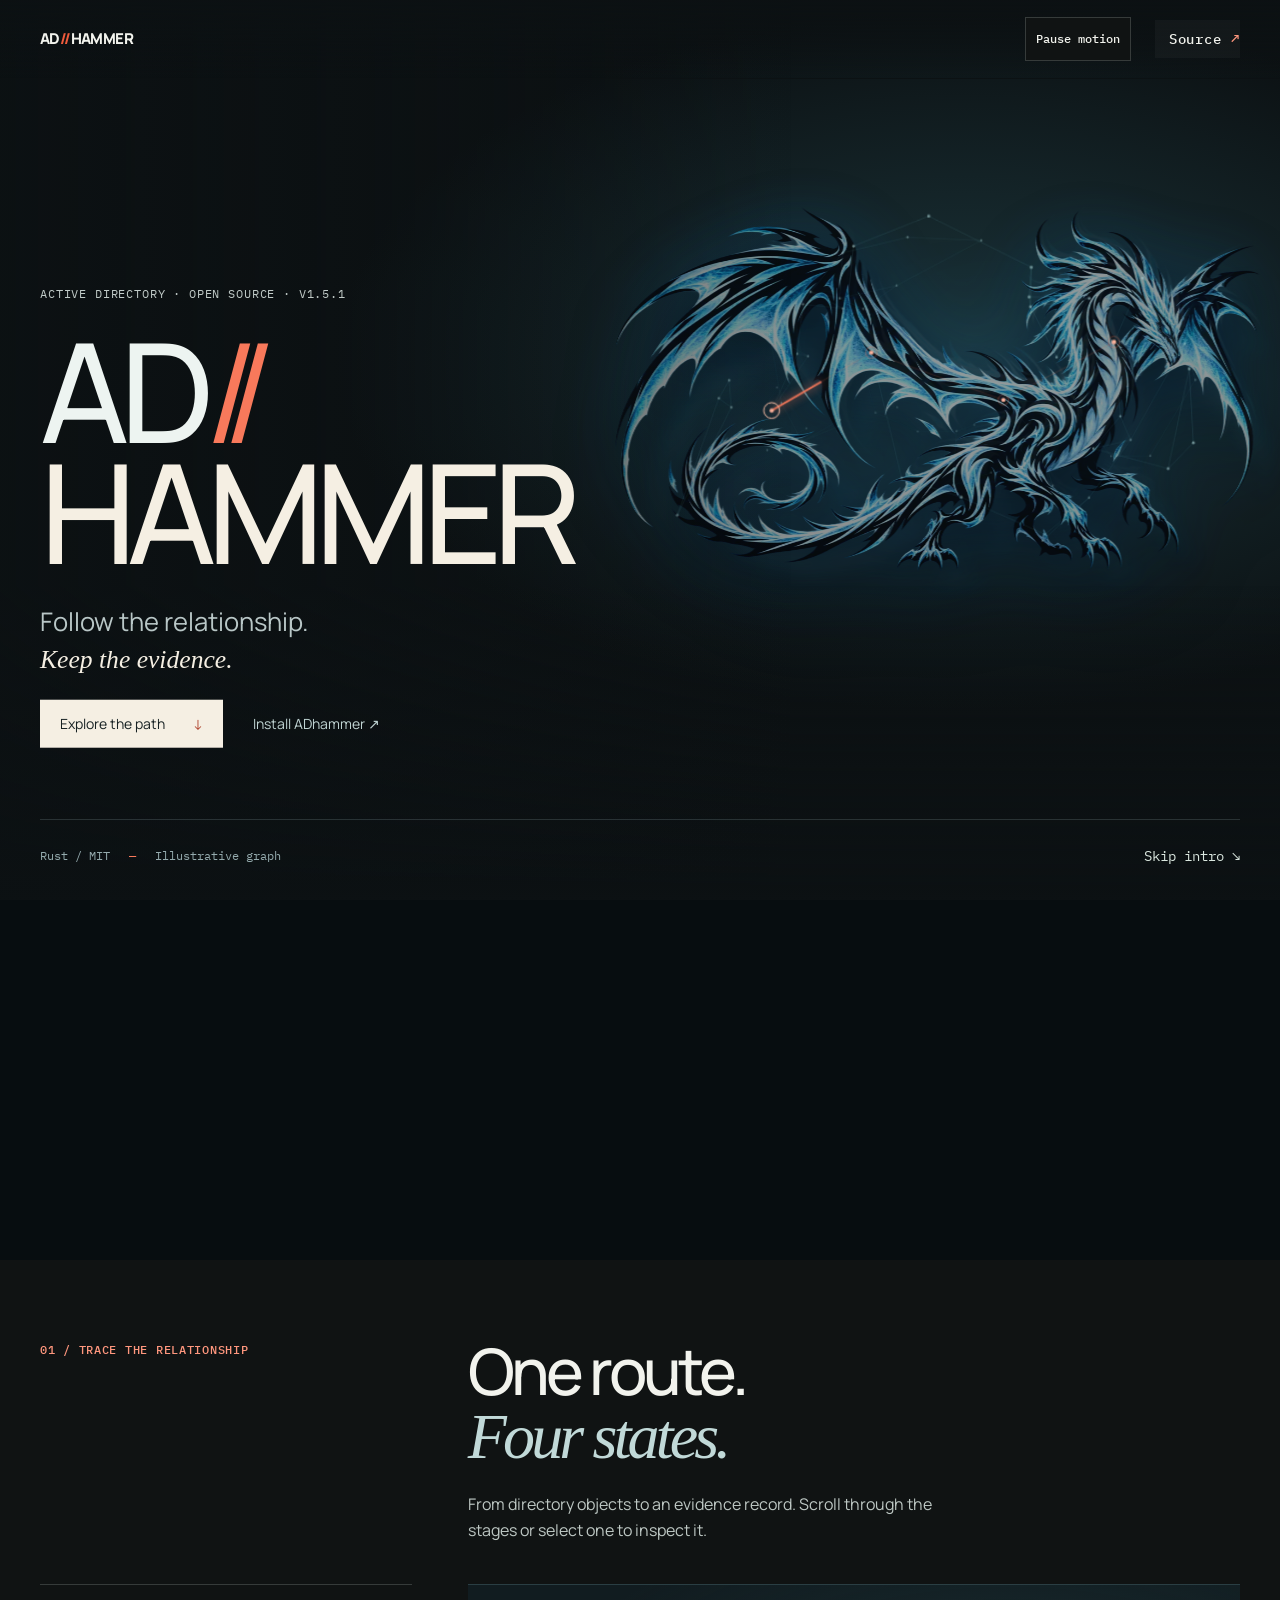
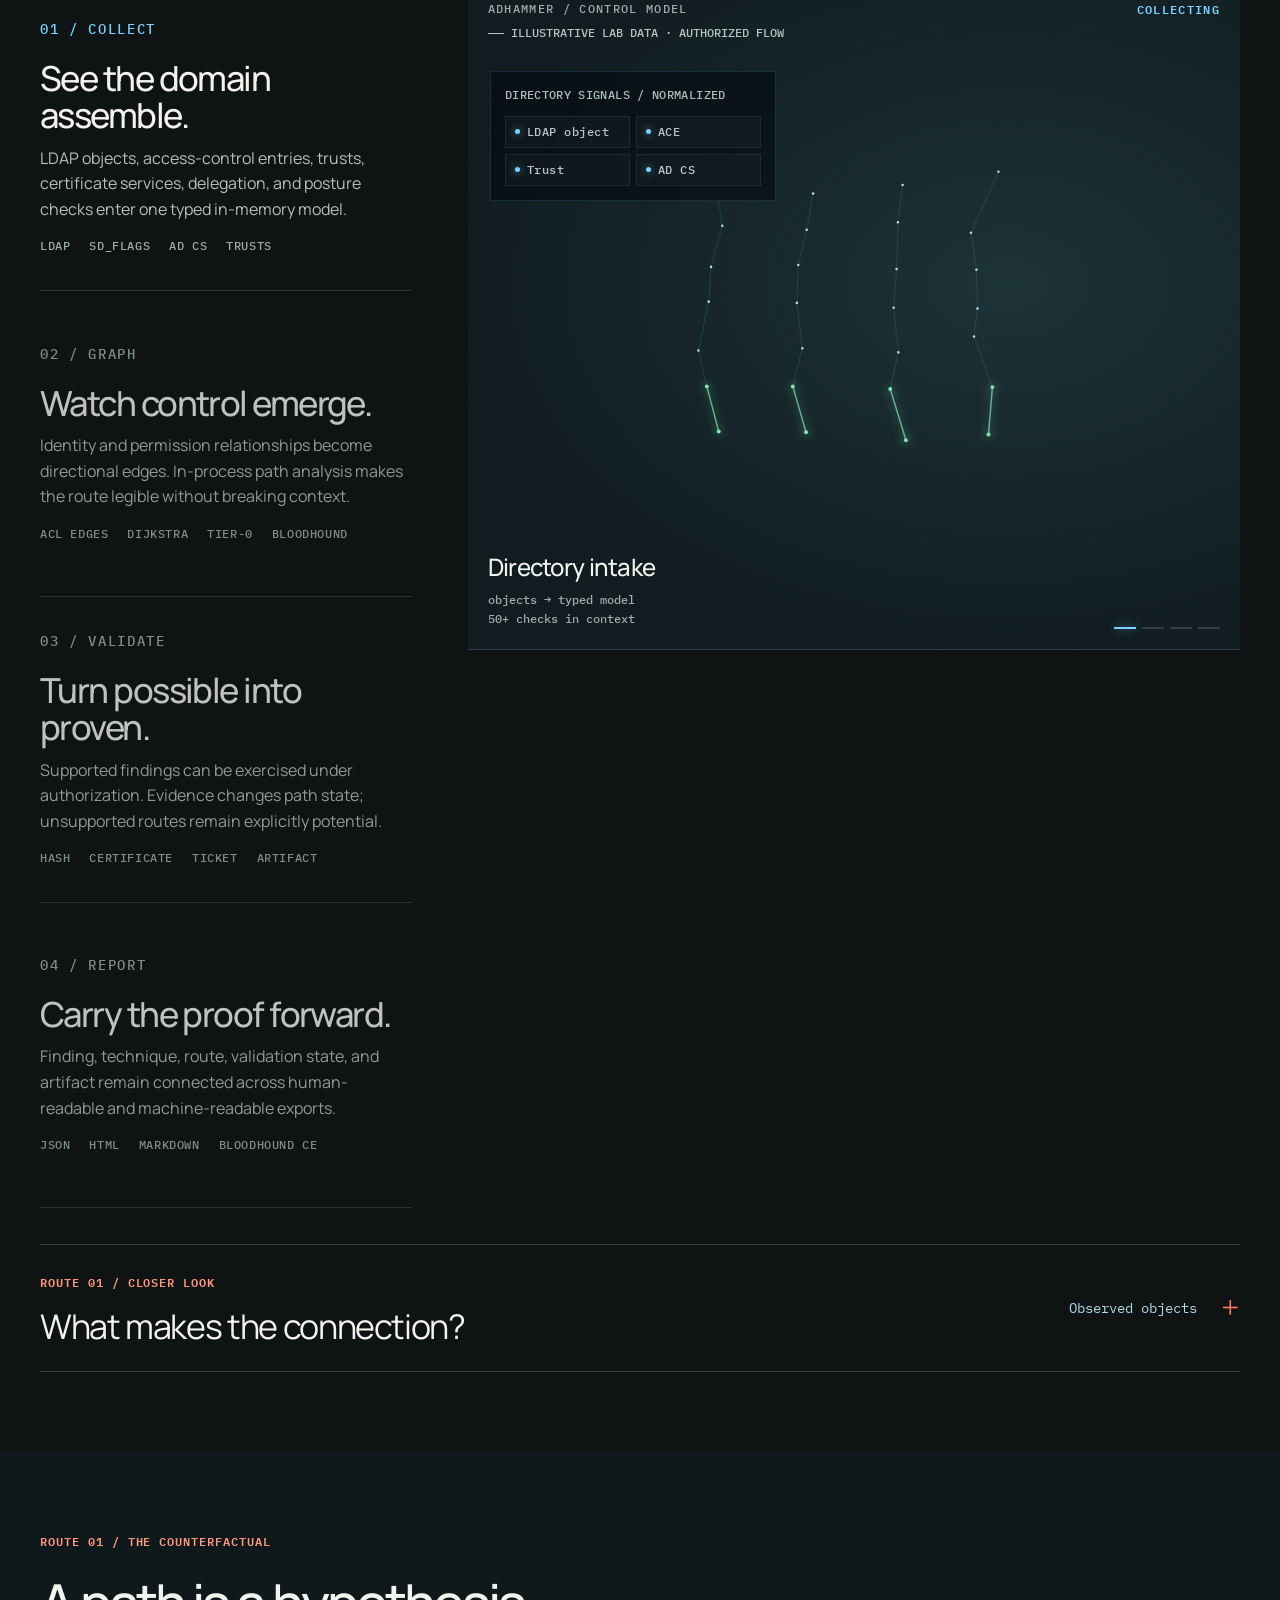
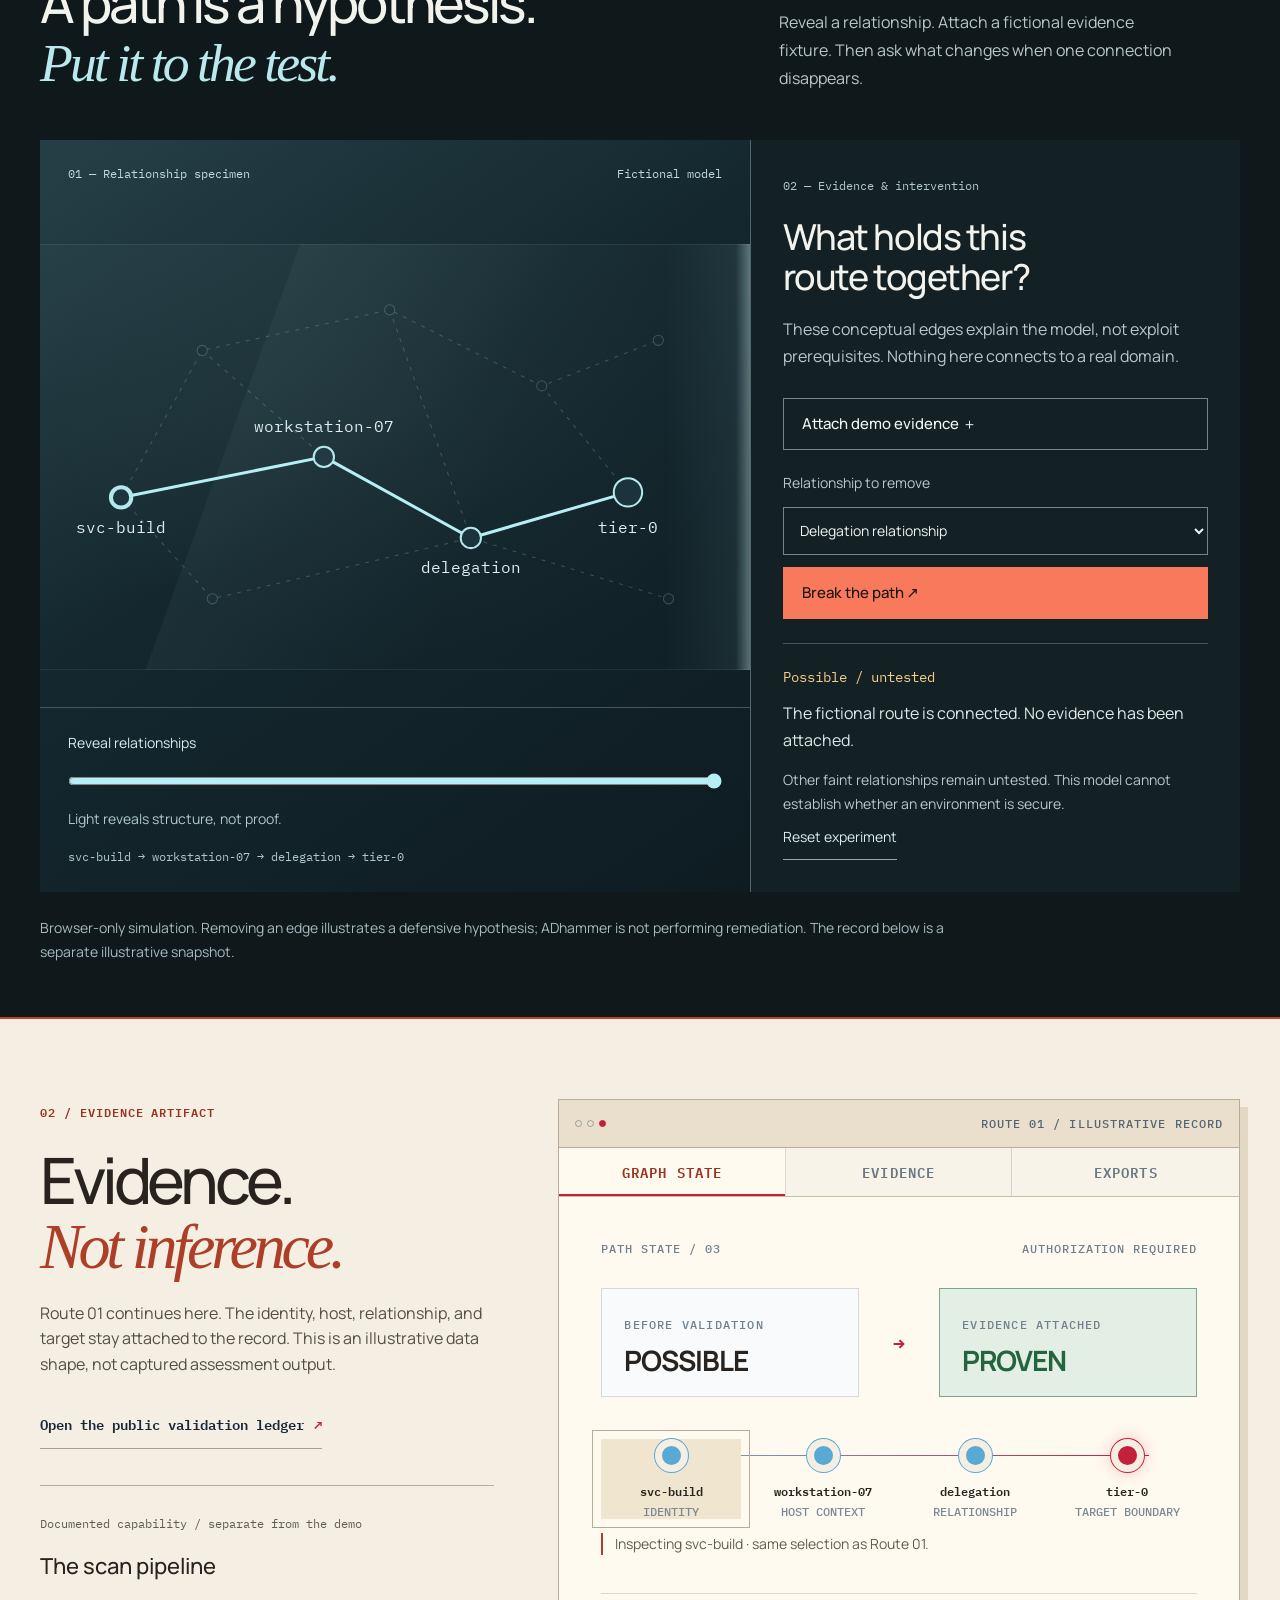
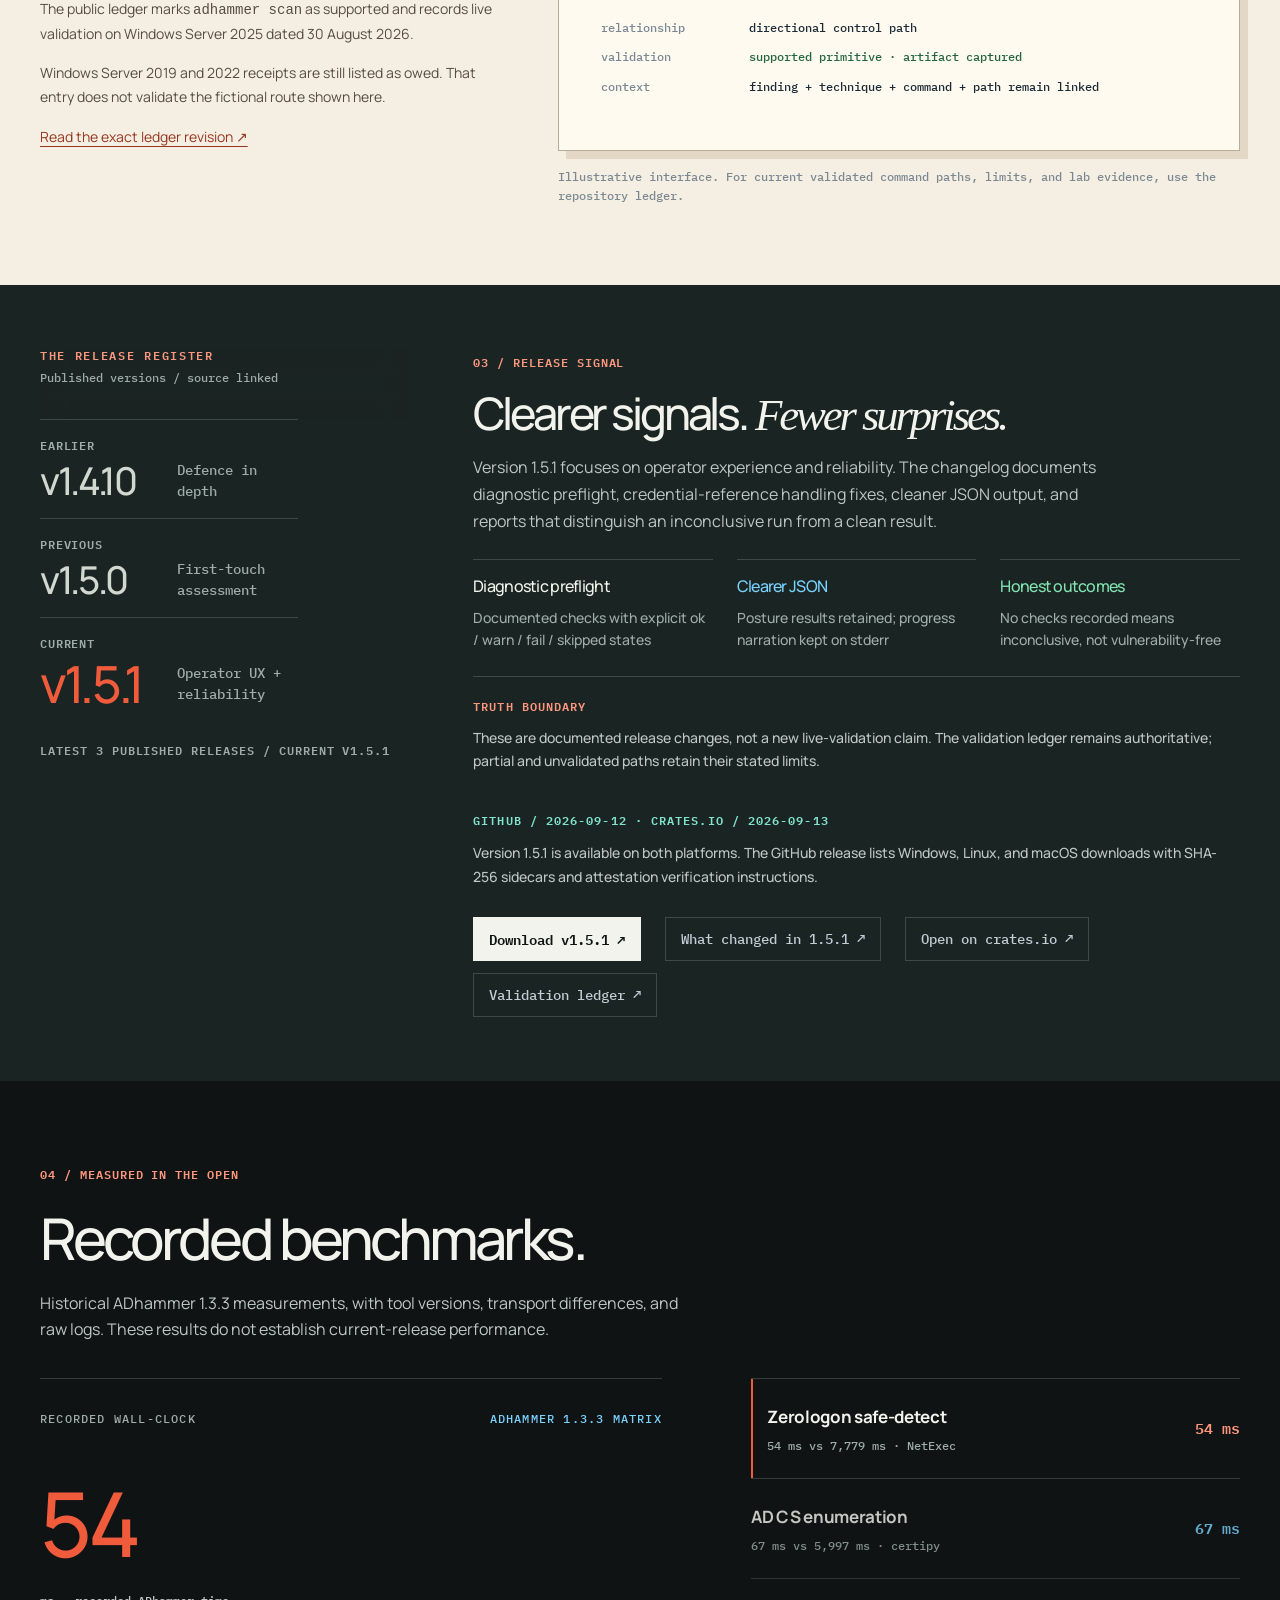
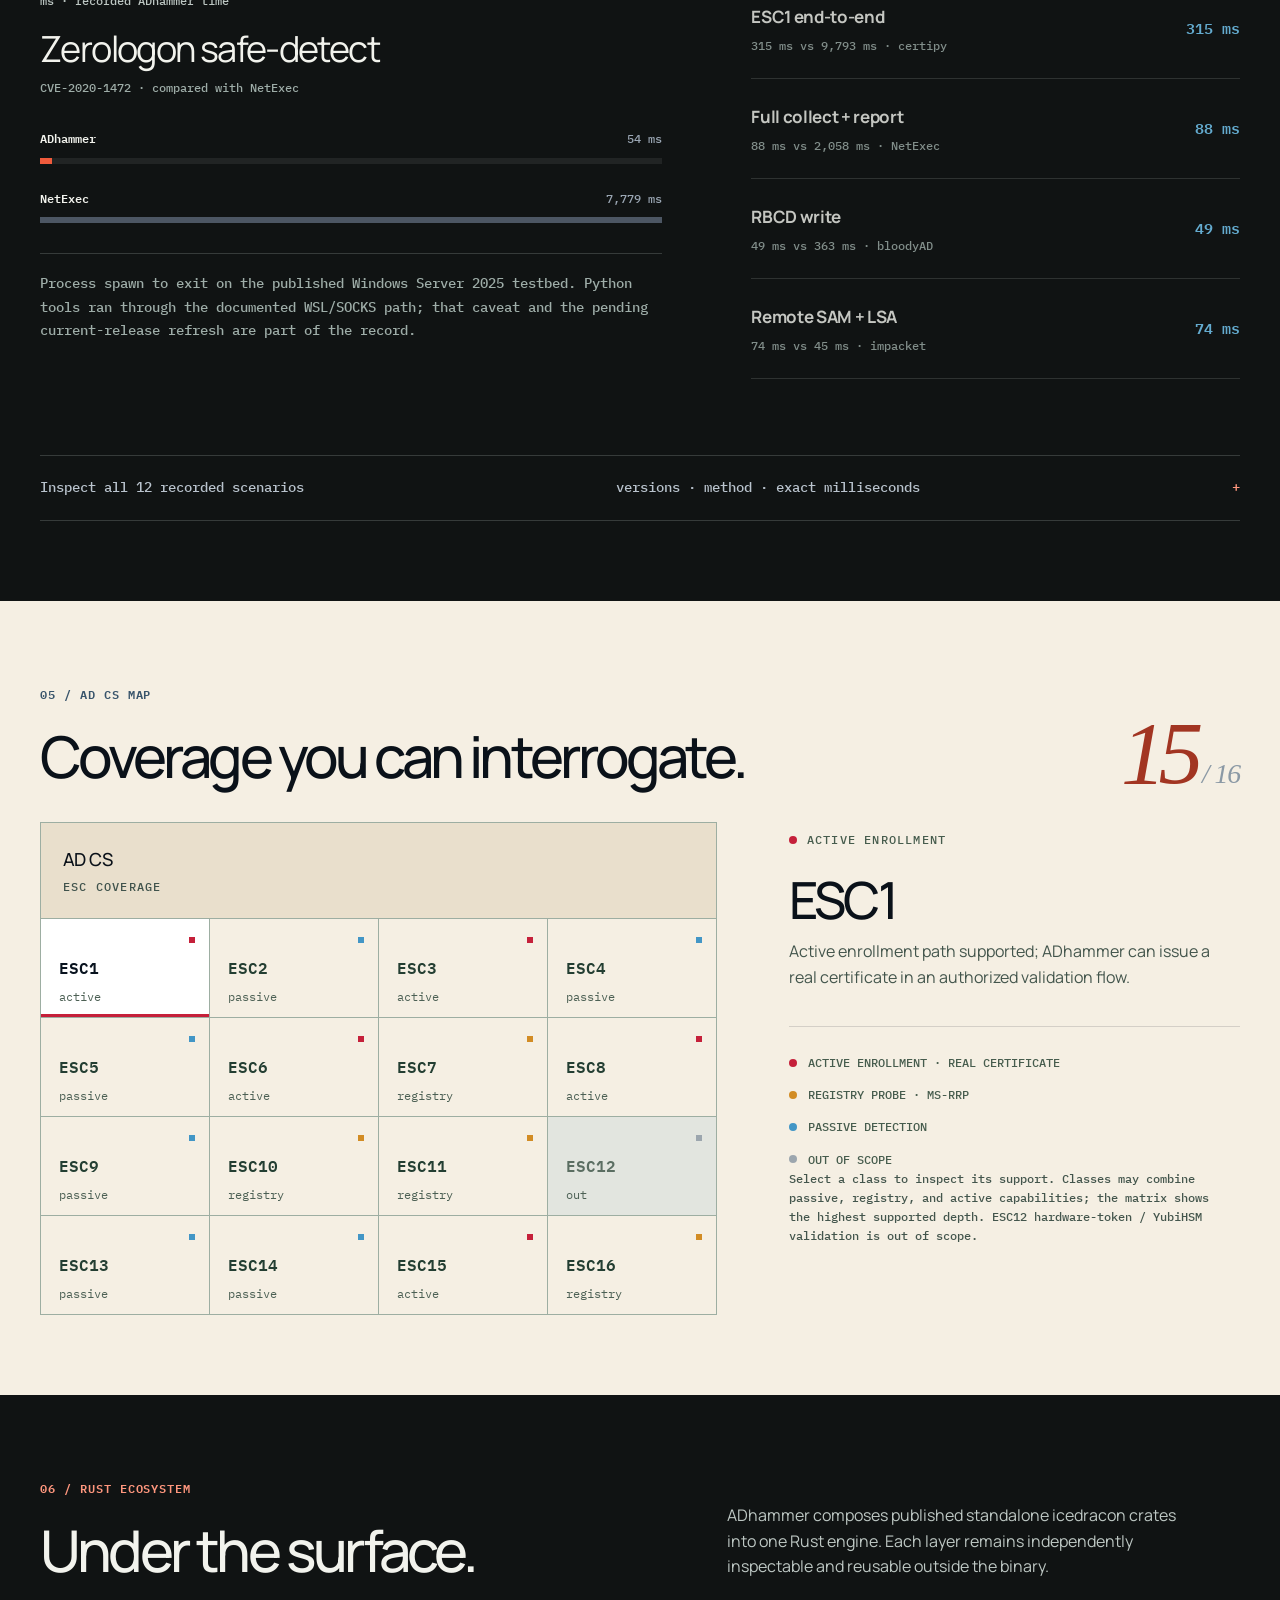
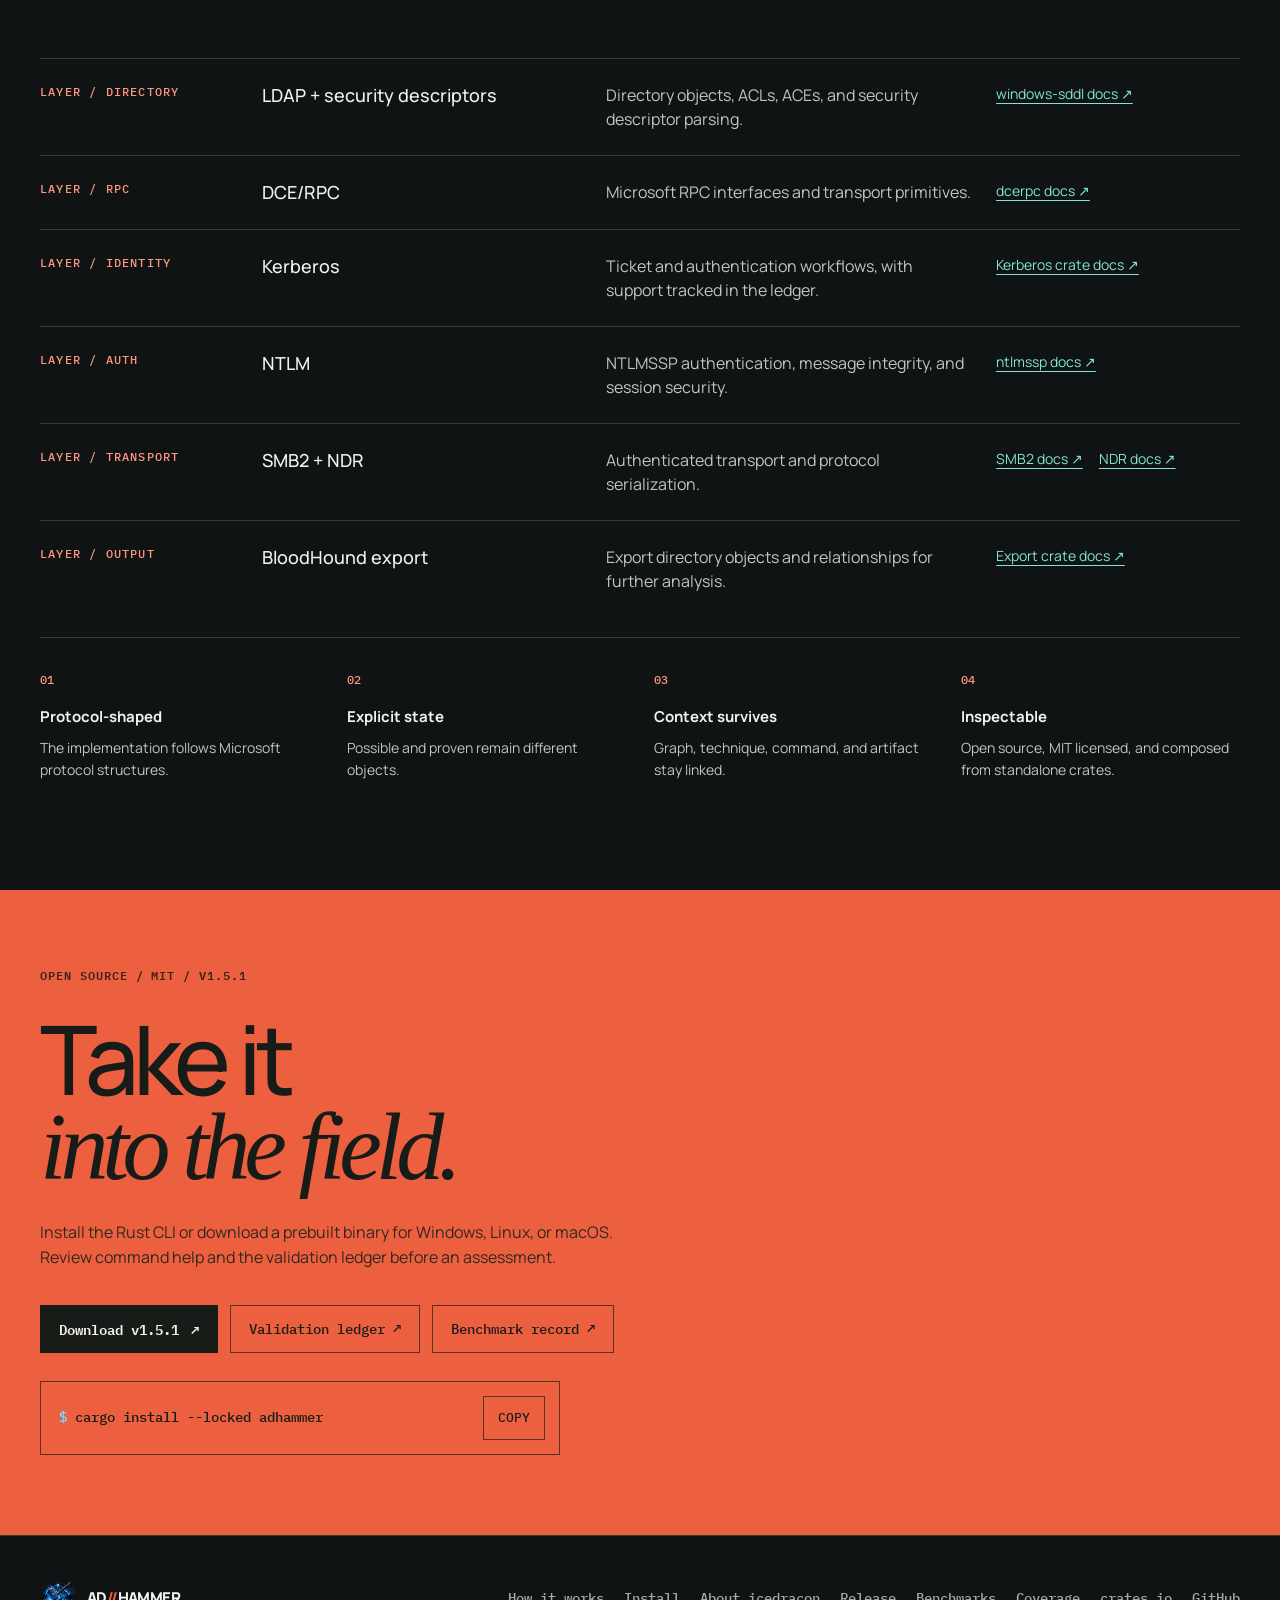
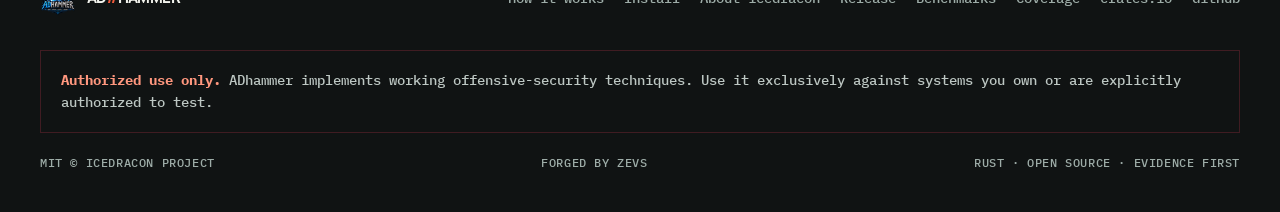
==== commit 113e0807: "site: publish editorial visual refinement" ====
--- a/index.html
+++ b/index.html
@@ -1885,6 +1885,7 @@
   <link rel="stylesheet" href="assets/entrance.css">
   <link rel="stylesheet" href="assets/journey.css">
   <link rel="stylesheet" href="assets/frozen-evidence.css">
+  <link rel="stylesheet" href="assets/editorial.css">
   <script type="application/ld+json">
   {
     "@context": "https://schema.org",
@@ -1968,9 +1969,9 @@
       </div>
 
       <div class="entrance-copy">
-        <p class="entrance-kicker">Open source · Rust · v1.5.1</p>
-        <h1>AD<span class="entrance-slash">//</span>HAMMER</h1>
-        <p class="entrance-description">Active Directory assessment.<br>Follow the relationship. Keep the evidence.</p>
+        <p class="entrance-kicker">Active Directory · Open source · v1.5.1</p>
+        <h1 aria-label="ADhammer">AD<span class="entrance-slash">//</span><span class="entrance-name">HAMMER</span></h1>
+        <p class="entrance-description">Follow the relationship.<br><em>Keep the evidence.</em></p>
         <div class="entrance-actions">
           <a class="entrance-explore" href="#engine">Explore the path <span aria-hidden="true">↓</span></a>
           <a class="entrance-install" href="#install">Install ADhammer ↗</a>
@@ -1978,7 +1979,7 @@
       </div>
       <div class="entrance-route-note" aria-hidden="true"><span>Selected route / illustrative</span><b>Possible is not yet proven.</b></div>
       <div class="entrance-footer">
-        <span>Route 01 · illustrative graph</span>
+        <span>Rust / MIT <i aria-hidden="true">—</i> Illustrative graph</span>
         <a href="#engine" id="skip-entrance">Skip intro ↘</a>
       </div>
       <p class="sr-only">Illustrative route: svc-build, workstation-07, delegation, Tier-0. Scroll to explore the graph, then follow Collect, Graph, Validate, and Report. This is a presentation, not a live assessment.</p>
@@ -1989,7 +1990,7 @@
       <div class="shell">
         <div class="section-head reveal">
           <span class="section-no">01 / Trace the relationship</span>
-          <div><h2>One route.<br>Four states.</h2><p>Follow the same illustrative route from directory objects to an evidence record. Scroll through the four stages, or select a stage to inspect it.</p></div>
+          <div><h2>One route.<br><em>Four states.</em></h2><p>From directory objects to an evidence record. Scroll through the stages or select one to inspect it.</p></div>
         </div>
         <div class="engine-story">
           <div class="phase-list">
@@ -2072,8 +2073,8 @@
             <span class="sr-only" id="theatre-announcer" aria-live="polite"></span>
           </figure>
         </div>
-        <div class="journey-inspector" aria-labelledby="journey-title">
-          <div class="journey-heading"><div><span class="eyebrow">Route 01 / same path, closer look</span><h3 id="journey-title">What makes the connection?</h3></div><span class="journey-state" id="journey-state">Observed objects</span></div>
+        <details class="journey-inspector" aria-labelledby="journey-title">
+          <summary class="journey-heading"><span><span class="eyebrow">Route 01 / closer look</span><span class="journey-summary-title" id="journey-title">What makes the connection?</span></span><span class="journey-summary-meta"><span class="journey-state" id="journey-state">Observed objects</span><span class="journey-toggle" aria-hidden="true">+</span></span></summary>
           <div class="journey-nodes" role="group" aria-label="Inspect the four objects in illustrative route 01">
             <button type="button" data-route-node="0" aria-pressed="true" aria-controls="journey-detail"><small>01 / Identity</small><b>svc-build</b><span>Where the path starts</span></button>
             <button type="button" data-route-node="1" aria-pressed="false" aria-controls="journey-detail"><small>02 / Host</small><b>workstation-07</b><span>Where context matters</span></button>
@@ -2082,7 +2083,7 @@
           </div>
           <div class="journey-detail" id="journey-detail" aria-live="polite" aria-atomic="true"><div><span id="journey-kind">Starting identity</span><h4 id="journey-node-title">svc-build</h4><p id="journey-description">A fictional service identity starts this route. Its permissions and relationships supply context; its presence alone does not establish compromise.</p></div><div><span>Evidence needed</span><p id="journey-evidence">Confirm the identity and relevant permissions from collected directory objects. Do not infer usable credentials or a live session.</p></div></div>
           <div class="journey-handoff"><span>Conceptual route, not a reproducible exploit chain.</span><a href="#proof">Follow Route 01 into the record <span aria-hidden="true">↘</span></a></div>
-        </div>
+        </details>
       </div>
     </section>
 
@@ -2217,15 +2218,15 @@
             </svg>
             <a class="release-lineage-node release-lineage-149" href="https://github.com/icedracon/adhammer/releases/tag/v1.4.10" target="_blank" rel="noopener">
               <span class="release-lineage-orb"><i></i></span>
-              <span class="release-lineage-copy"><small>Earlier · published</small><strong>v1.4.10</strong><em>Defence in depth</em></span>
+              <span class="release-lineage-copy"><small>Earlier</small><strong>v1.4.10</strong><em>Defence in depth</em></span>
             </a>
             <a class="release-lineage-node release-lineage-1410" href="https://github.com/icedracon/adhammer/releases/tag/v1.5.0" target="_blank" rel="noopener">
               <span class="release-lineage-orb"><i></i></span>
-              <span class="release-lineage-copy"><small>Previous · published</small><strong>v1.5.0</strong><em>First-touch assessment</em></span>
+              <span class="release-lineage-copy"><small>Previous</small><strong>v1.5.0</strong><em>First-touch assessment</em></span>
             </a>
             <a class="release-lineage-node release-lineage-150 release-lineage-current" href="https://github.com/icedracon/adhammer/releases/tag/v1.5.1" target="_blank" rel="noopener">
               <span class="release-lineage-orb"><i></i></span>
-              <span class="release-lineage-copy"><small>Current · published</small><strong>v1.5.1</strong><em>Operator UX + reliability</em></span>
+              <span class="release-lineage-copy"><small>Current</small><strong>v1.5.1</strong><em>Operator UX + reliability</em></span>
             </a>
             <span class="release-lineage-status">Latest 3 published releases / current v1.5.1</span>
           </div>
--- a/assets/editorial.css
+++ b/assets/editorial.css
@@ -0,0 +1,165 @@
+/* Editorial finish: a typographic opening, restrained chapters, one route identity. */
+:root { --paper: #f5efe3; --paper-2: #e9dfcc; }
+.cinema-hero { height: 140svh; }
+.entrance-viewport { min-height: 720px; background: radial-gradient(ellipse at 75% 40%,#1b353b,transparent 46%),#0c1113; }
+.cinema-hero .living-stage::after { background: linear-gradient(90deg,#0c1113b3,transparent 62%),linear-gradient(0deg,#0c1113 0,transparent 35%); }
+.cinema-hero .dragon-rig { right: 1%; margin-right: 0; top: 43%; width: min(52vw,760px); opacity: calc(.76 - var(--journey) * .54); }
+.cinema-hero .dragon-body { opacity: .94; }
+.cinema-hero .dragon-shadow { opacity: .32; }
+.cinema-hero .dragon-glint { opacity: .08; }
+.entrance-copy { left: max(40px,calc((100vw - 1360px)/2)); right: auto; width: 58%; bottom: max(132px,17svh); text-align: left; }
+.entrance-kicker { color: #c1cbc8; letter-spacing: .07em; margin-bottom: 26px; }
+.cinema-hero h1 { font-size: clamp(80px,10.8vw,156px); line-height: .88; letter-spacing: -.065em; font-weight: 500; }
+.cinema-hero h1 .entrance-name { display: block; margin: 0; color: #f5efe3; background: none; font-family: var(--display); font-style: normal; font-weight: 500; letter-spacing: -.065em; }
+.cinema-hero h1 .entrance-slash { color: #f8795b; }
+.entrance-description { margin: 30px 0 0; font-size: clamp(20px,2vw,28px); line-height: 1.45; color: #b9c7c7; }
+.entrance-description em { font-family: Georgia,serif; font-weight: 400; color: #f5efe3; }
+.entrance-actions { justify-content: flex-start; margin-top: 22px; }
+.entrance-explore { border-bottom: 0; background: #f5efe3; color: #172123; }
+.entrance-actions .entrance-explore { padding: 12px 20px; gap: 28px; }
+.entrance-actions .entrance-explore:hover { background: #f8795b; color: #172123; }
+.entrance-explore span { color: #ad3e27; }
+.entrance-footer { inset: auto 40px 22px; border-top: 1px solid #80999b40; padding-top: 14px; }
+.entrance-footer i { padding: 0 12px; font-style: normal; color: #f8795b; }
+.entrance-route-note { left: 60%; right: 40px; top: 17%; text-align: left; }
+header.at-entrance { background: linear-gradient(#0c1113e8,transparent); }
+.nav-links a { padding-block: 14px; }
+.engine { padding: 80px 0; }
+.section-head { grid-template-columns: .65fr 1.35fr; gap: 56px; margin-bottom: 40px; }
+.section-head h2 { font-size: clamp(44px,5vw,72px); }
+.section-head h2 em { font-family: Georgia,serif; font-weight: 400; color: #c1d9d8; }
+.section-head p { max-width: 500px; margin-top: 24px; }
+.phase { min-height: 34vh; padding-block: 26px; }
+.phase h3 { font-size: clamp(28px,2.7vw,38px); }
+.phase-top i, .eyebrow::before { display: none; }
+.phase-tags { margin-top: 16px; }
+.schema-wrap { background: radial-gradient(ellipse at 70% 45%,#1c3338,transparent 75%),#111c20; border-color: #45606780; }
+.theatre-intake, .theatre-report { box-shadow: none; }
+.journey-inspector { padding-top: 0; margin-top: 36px; border-bottom: 1px solid var(--line); }
+.journey-heading { display: flex; align-items: center; list-style: none; cursor: pointer; padding: 24px 0; margin: 0; gap: 24px; }
+.journey-heading::-webkit-details-marker { display: none; }
+.journey-summary-title { display: block; margin-top: 12px; font-size: clamp(24px,2.8vw,34px); line-height: 1.2; letter-spacing: -.04em; }
+.journey-summary-meta { display: flex; gap: 24px; align-items: center; }
+.journey-toggle { color: #f8795b; font-size: 32px; font-weight: 300; transition: transform .2s; }
+.journey-inspector[open] .journey-toggle { transform: rotate(45deg); }
+.journey-inspector[open] .journey-heading { margin-bottom: 16px; }
+.journey-heading:focus-visible { outline: 2px solid #f8795b; outline-offset: 6px; }
+.journey-nodes { border: 0; background: transparent; gap: 8px; }
+.journey-nodes button { min-height: 116px; background: #192527; border-top: 1px solid #536664; }
+.journey-nodes button[aria-pressed="true"] { background: #303631; }
+.journey-detail { min-height: 0; padding-block: 28px; }
+.journey-handoff { border-bottom: 0; }
+.frozen-lab { background: #0f191c; padding: 76px 0 52px; border-top: 0; }
+.frozen-heading { gap: 48px; }
+.frozen-heading h2 { font-size: clamp(36px,4.2vw,60px); }
+.frozen-workbench { border: 0; gap: 1px; background: #4f666b; }
+.frozen-console { border: 0; padding: 32px; }
+.frozen-console h3 { margin-top: 20px; }
+.frozen-outcome { margin-top: 24px; padding-top: 20px; }
+.frozen-console .frozen-boundary { margin-bottom: 0; }
+.frozen-lab .frozen-field { background: radial-gradient(ellipse at 50% 40%,#b6e2e409,transparent 70%); }
+html[data-selected-node="0"] .frozen-points circle:nth-child(1),
+html[data-selected-node="1"] .frozen-points circle:nth-child(2),
+html[data-selected-node="2"] .frozen-points circle:nth-child(3),
+html[data-selected-node="3"] .frozen-points circle:nth-child(4) { stroke-width: 4; }
+.proof-section { padding: 80px 0; border-top-width: 2px; }
+.proof-grid { gap: 64px; }
+.proof-copy h2 { font-size: clamp(44px,5vw,72px); }
+.artifact-shell { box-shadow: 8px 8px 0 #e3d8c5; }
+.artifact-kicker { flex-wrap: wrap; gap: 8px; }
+.release-pulse { padding: 64px 0; background: #1a2422; }
+.release-grid { grid-template-columns: minmax(0,.65fr) minmax(0,1.35fr); gap: 64px; }
+.release-lineage { min-height: 0; width: 100%; }
+.release-lineage-head { padding: 0 0 24px; background: transparent; border: 0; }
+.release-lineage-map { display: flex; flex-direction: column; gap: 0; }
+.release-lineage-node { padding: 16px 0; }
+.release-lineage-copy { display: grid; grid-template-columns: 1fr 1fr; gap: 6px 16px; align-items: center; }
+.release-lineage-copy small { grid-column: 1/-1; }
+.release-lineage-copy strong { margin: 0; font-size: clamp(30px,3vw,42px); }
+.release-lineage-copy em { margin: 0; font-size: .875rem; }
+.release-lineage-current .release-lineage-copy strong { font-size: clamp(40px,4vw,56px); }
+.release-lineage-status { margin-top: 16px; }
+.release-story h2 { font-size: clamp(36px,3.5vw,50px); margin: 16px 0; }
+.release-story h2 span { display: inline; margin-left: .18em; }
+.release-intro { font-size: 1rem; line-height: 1.7; }
+.release-facts { display: grid; grid-template-columns: repeat(3,minmax(0,1fr)); gap: 24px; margin-top: 24px; }
+.release-fact, .release-fact + .release-fact { display: block; padding: 16px 0; }
+.release-fact strong { font-size: 1rem; display: block; }
+.release-fact span { display: block; margin-top: 10px; }
+.release-boundary { padding: 16px 0; margin-top: 8px; }
+.release-links { gap: 12px 24px; }
+.release-link { font-size: .875rem; min-height: 44px; }
+.benchmarks, .coverage, .protocols { padding: 80px 0; }
+.bench-head h2, .coverage-head h2, .protocol-head h2 { font-size: clamp(40px,4.5vw,64px); }
+.bench-head { margin-bottom: 36px; }
+.coverage-head { margin-bottom: 36px; }
+.esc-core { background: #e9dfcc; }
+.esc-node { background: #f5efe3; }
+.stack-map .stack-node { padding-block: 24px; }
+.final { padding: 72px 0 80px; }
+.final h2 { font-size: clamp(56px,7.5vw,108px); }
+@media (max-width: 1100px) {
+  .entrance-copy { left: 24px; width: 60%; }
+  .entrance-footer { left: 24px; right: 24px; }
+  .section-head { gap: 32px; }
+  .release-grid { gap: 36px; }
+  .release-facts { gap: 16px; }
+}
+@media (max-width: 900px) {
+  .section-head, .release-grid { grid-template-columns: 1fr; }
+  .release-lineage-map { display: grid; grid-template-columns: repeat(3,minmax(0,1fr)); gap: 18px; }
+  .release-lineage-copy { display: block; }
+  .release-lineage-copy strong, .release-lineage-current .release-lineage-copy strong { font-size: clamp(26px,5vw,40px); margin-top: 10px; }
+  .release-lineage-copy em { margin-top: 10px; }
+  .release-lineage-copy small { letter-spacing: .02em; }
+  .release-lineage-status { grid-column: 1/-1; margin: 0; }
+  .phase { min-height: 30vh; }
+  .journey-heading .journey-state { margin: 0; }
+  .journey-summary-meta { gap: 14px; }
+  .proof-grid { gap: 40px; }
+}
+@media (max-width: 760px) {
+  .cinema-hero { height: 125svh; padding: 0; }
+  .entrance-viewport { min-height: 780px; background: radial-gradient(ellipse at 75% 27%,#1c3940,transparent 47%),#0c1113; }
+  .cinema-hero .dragon-rig { right: -6%; width: 96vw; top: 27%; opacity: calc(.60 - var(--journey)*.42); }
+  .cinema-hero .living-stage::after { background: linear-gradient(0deg,#0c1113 5%,#0c111366 35%,transparent 75%); }
+  .entrance-copy { left: 24px; right: 24px; width: auto; bottom: 110px; }
+  .entrance-kicker { font-size: .75rem; letter-spacing: .02em; margin-bottom: 20px; }
+  .cinema-hero h1 { font-size: clamp(58px,17.8vw,110px); line-height: .91; }
+  .entrance-description { font-size: 21px; margin-top: 22px; }
+  .entrance-actions { gap: 12px 20px; margin-top: 18px; }
+  .entrance-actions a { font-size: .875rem; }
+  .entrance-actions .entrance-explore { padding: 12px 16px; gap: 20px; }
+  .entrance-footer { left: 24px; right: 24px; bottom: 16px; padding-top: 10px; }
+  .entrance-footer > span { max-width: 170px; }
+  .entrance-footer i { padding: 0 4px; }
+  .entrance-route-note { left: 24px; right: 24px; top: 12%; text-align: right; }
+  .entrance-route-note b { font-size: 1rem; }
+  .engine, .frozen-lab, .proof-section, .release-pulse, .benchmarks, .coverage, .protocols { padding-block: 56px; }
+  .section-head { margin-bottom: 28px; gap: 20px; }
+  .section-head h2 { font-size: 48px; }
+  .phase { min-height: 280px; padding-block: 24px; }
+  .phase h3 { font-size: 30px; }
+  .journey-heading { gap: 16px; }
+  .journey-summary-meta .journey-state { display: none; }
+  .journey-summary-title { font-size: 26px; }
+  .journey-heading .eyebrow { font-size: .75rem; }
+  .frozen-console { padding: 24px; }
+  .frozen-heading { gap: 24px; }
+  .release-facts { grid-template-columns: 1fr; gap: 0; }
+  .release-fact, .release-fact + .release-fact { display: grid; grid-template-columns: 1fr 1.2fr; gap: 16px; }
+  .release-fact span { margin-top: 0; }
+  .release-lineage-head { padding-bottom: 12px; }
+  .release-lineage-copy em { display: none; }
+  .artifact-shell { box-shadow: 5px 5px 0 #e3d8c5; }
+  .final { padding-block: 56px; }
+}
+@media (max-width: 360px) {
+  .entrance-copy, .entrance-footer { left: 18px; right: 18px; }
+  .entrance-actions { gap: 8px 14px; }
+  .entrance-actions .entrance-explore { padding: 10px 12px; gap: 12px; }
+  .release-lineage-map { gap: 10px; }
+  .release-lineage-copy em { font-size: .75rem; }
+}
+@media (prefers-reduced-motion: reduce) { .cinema-hero { height: auto; } .journey-toggle { transition: none; } }
+html[data-motion="paused"] .journey-toggle { transition: none; }
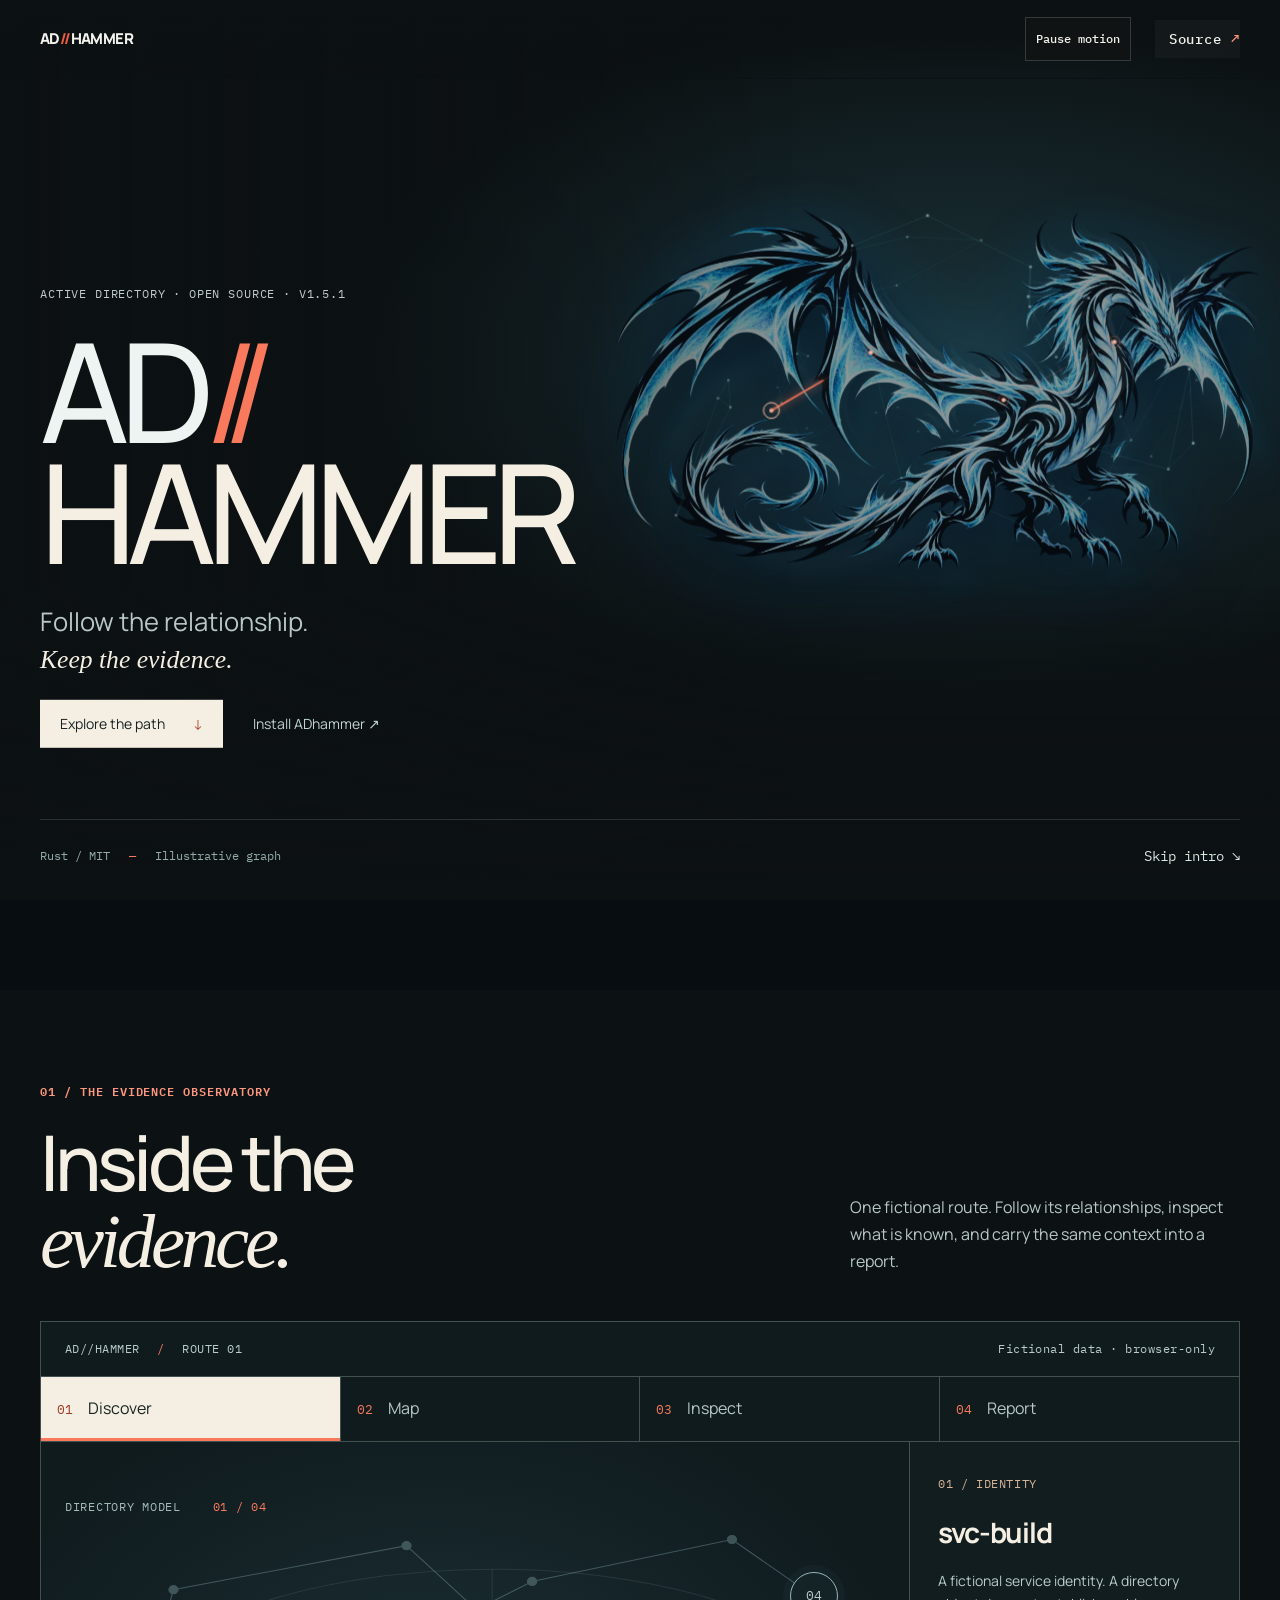
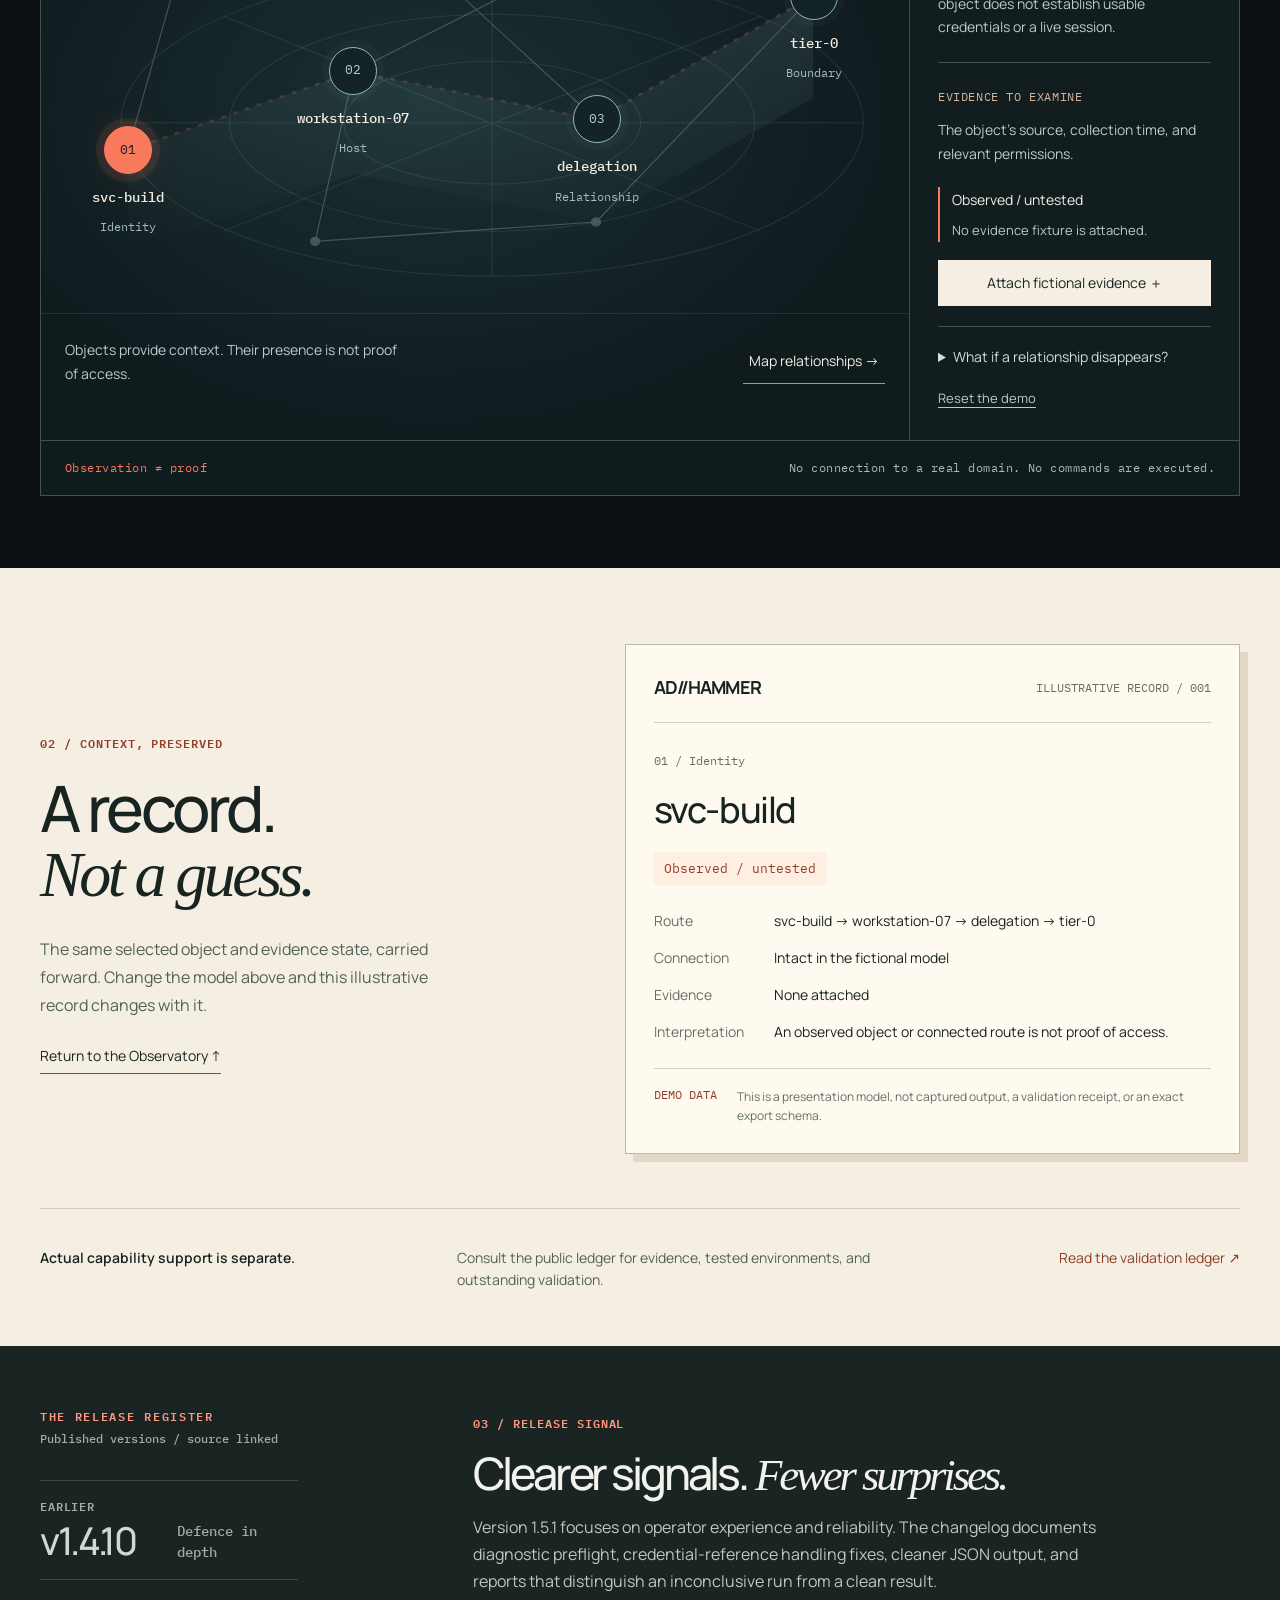
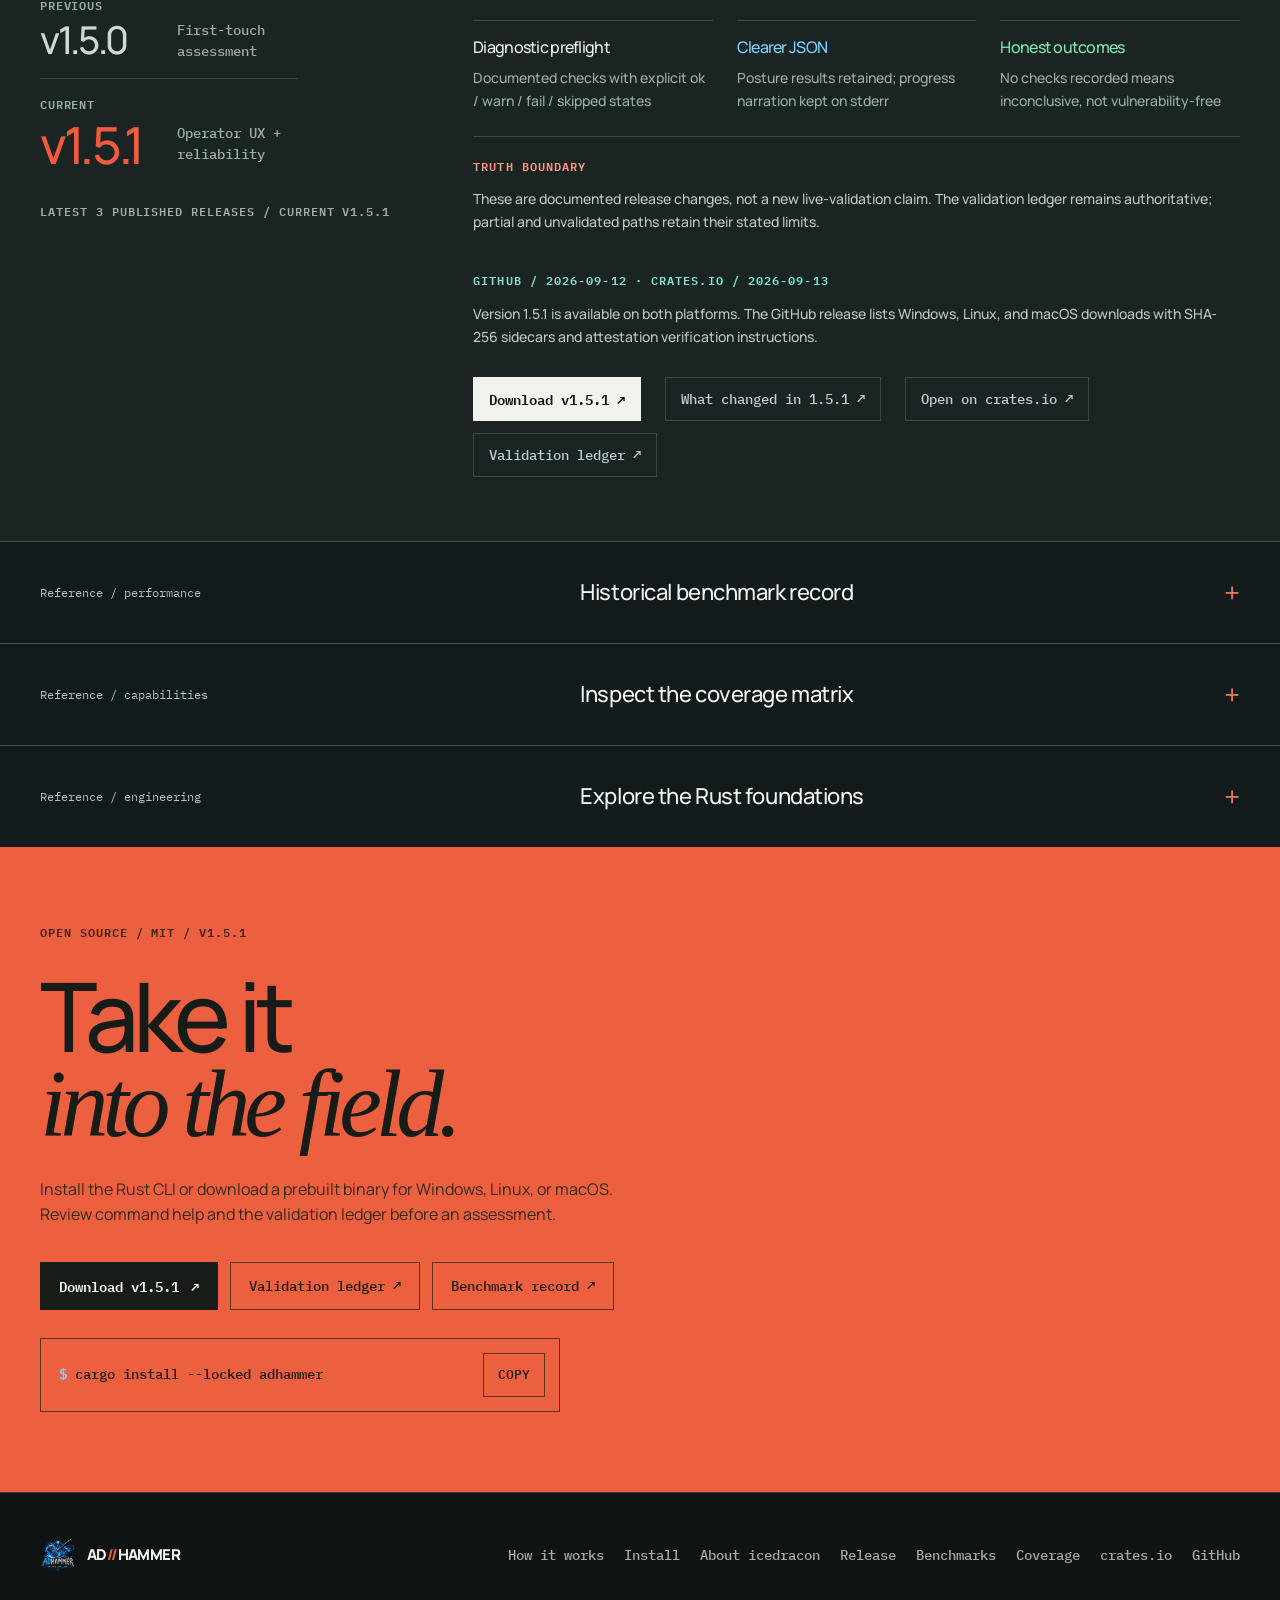
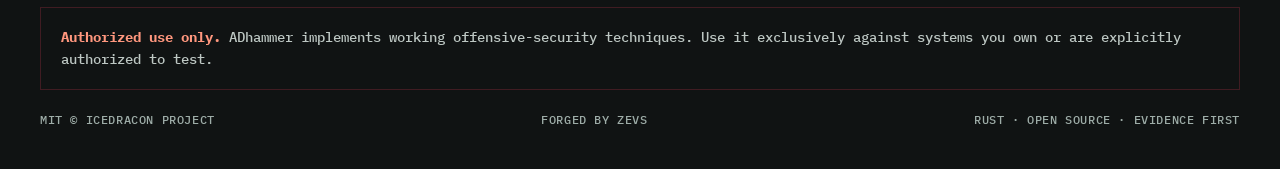
==== commit 0bcae2e2: "Publish unified Evidence Observatory" ====
--- a/index.html
+++ b/index.html
@@ -1886,6 +1886,7 @@
   <link rel="stylesheet" href="assets/journey.css">
   <link rel="stylesheet" href="assets/frozen-evidence.css">
   <link rel="stylesheet" href="assets/editorial.css">
+  <link rel="stylesheet" href="assets/observatory.css">
   <script type="application/ld+json">
   {
     "@context": "https://schema.org",
@@ -1986,214 +1987,81 @@
       </div>
     </section>
 
-    <section class="engine" id="engine">
+    <section class="observatory" id="engine" aria-labelledby="observatory-title" data-stage="0" data-evidence="pending" data-cut="none">
       <div class="shell">
-        <div class="section-head reveal">
-          <span class="section-no">01 / Trace the relationship</span>
-          <div><h2>One route.<br><em>Four states.</em></h2><p>From directory objects to an evidence record. Scroll through the stages or select one to inspect it.</p></div>
+        <div class="observatory-heading">
+          <div><span class="eyebrow">01 / The evidence observatory</span><h2 id="observatory-title">Inside the<br><em>evidence.</em></h2></div>
+          <p>One fictional route. Follow its relationships, inspect what is known, and carry the same context into a report.</p>
         </div>
-        <div class="engine-story">
-          <div class="phase-list">
-            <article class="phase active" data-scene="0">
-              <button class="phase-button" type="button" aria-pressed="true" aria-current="step" aria-controls="attack-path-stage">
-                <span class="phase-top"><span>01 / Collect</span><i></i></span>
-                <h3>See the domain assemble.</h3>
-                <p>LDAP objects, access-control entries, trusts, certificate services, delegation, and posture checks enter one typed in-memory model.</p>
-                <span class="phase-tags"><span>LDAP</span><span>SD_FLAGS</span><span>AD CS</span><span>Trusts</span></span>
-              </button>
-            </article>
-            <article class="phase" data-scene="1">
-              <button class="phase-button" type="button" aria-pressed="false" aria-controls="attack-path-stage">
-                <span class="phase-top"><span>02 / Graph</span><i></i></span>
-                <h3>Watch control emerge.</h3>
-                <p>Identity and permission relationships become directional edges. In-process path analysis makes the route legible without breaking context.</p>
-                <span class="phase-tags"><span>ACL edges</span><span>Dijkstra</span><span>Tier-0</span><span>BloodHound</span></span>
-              </button>
-            </article>
-            <article class="phase" data-scene="2">
-              <button class="phase-button" type="button" aria-pressed="false" aria-controls="attack-path-stage">
-                <span class="phase-top"><span>03 / Validate</span><i></i></span>
-                <h3>Turn possible into proven.</h3>
-                <p>Supported findings can be exercised under authorization. Evidence changes path state; unsupported routes remain explicitly potential.</p>
-                <span class="phase-tags"><span>Hash</span><span>Certificate</span><span>Ticket</span><span>Artifact</span></span>
-              </button>
-            </article>
-            <article class="phase" data-scene="3">
-              <button class="phase-button" type="button" aria-pressed="false" aria-controls="attack-path-stage">
-                <span class="phase-top"><span>04 / Report</span><i></i></span>
-                <h3>Carry the proof forward.</h3>
-                <p>Finding, technique, route, validation state, and artifact remain connected across human-readable and machine-readable exports.</p>
-                <span class="phase-tags"><span>JSON</span><span>HTML</span><span>Markdown</span><span>BloodHound CE</span></span>
-              </button>
-            </article>
+        <div class="observatory-workbench" id="observatory-workbench">
+          <div class="observatory-topline"><span>AD//HAMMER <i>/</i> ROUTE 01</span><span>Fictional data · browser-only</span></div>
+          <div class="observatory-stages" role="group" aria-label="Explore the four stages" hidden>
+            <button type="button" data-ob-stage="0" aria-pressed="true" aria-controls="observatory-scene"><span>01</span> Discover</button>
+            <button type="button" data-ob-stage="1" aria-pressed="false" aria-controls="observatory-scene"><span>02</span> Map</button>
+            <button type="button" data-ob-stage="2" aria-pressed="false" aria-controls="observatory-scene"><span>03</span> Inspect</button>
+            <button type="button" data-ob-stage="3" aria-pressed="false" aria-controls="observatory-scene"><span>04</span> Report</button>
           </div>
-
-          <figure class="schema-wrap" id="attack-path-stage" data-scene="0" data-verdict="possible" role="region" aria-label="Illustrative Attack Path Theatre: directory objects are being collected into a typed model." aria-describedby="theatre-caption">
-            <img class="schema-dragon" src="assets/ice-dragon-graph.webp" alt="" width="1200" height="675" aria-hidden="true">
-            <canvas id="schema-canvas" aria-hidden="true"></canvas>
-            <svg class="theatre-route-visual" viewBox="0 0 1000 600" preserveAspectRatio="xMidYMid meet" aria-hidden="true">
-              <path class="theatre-route-base" d="M150 370 C270 292 350 360 445 318 S650 224 820 260"></path>
-              <path class="theatre-route-current" pathLength="1" d="M150 370 C270 292 350 360 445 318 S650 224 820 260"></path>
-              <circle class="theatre-route-node" cx="150" cy="370" r="9"></circle>
-              <circle class="theatre-route-node" cx="355" cy="338" r="9"></circle>
-              <circle class="theatre-route-node" cx="590" cy="270" r="9"></circle>
-              <circle class="theatre-route-node" cx="820" cy="260" r="11"></circle>
-              <text class="theatre-route-label" x="150" y="402">SVC-BUILD</text>
-              <text class="theatre-route-label" x="355" y="370">WORKSTATION-07</text>
-              <text class="theatre-route-label" x="590" y="302">DELEGATION</text>
-              <text class="theatre-route-label" x="820" y="294">TIER-0</text>
-            </svg>
-            <div class="schema-chrome">
-              <span class="theatre-lab-note">Illustrative lab data · authorized flow</span>
-              <div class="theatre-overlay theatre-intake" aria-hidden="true">
-                <span>Directory signals / normalized</span>
-                <div class="theatre-signal-grid"><b>LDAP object</b><b>ACE</b><b>Trust</b><b>AD CS</b></div>
+          <div class="observatory-layout">
+            <div class="observatory-map">
+              <div class="observatory-scene" id="observatory-scene" role="group" aria-label="Select an object in the fictional directory graph">
+                <svg class="observatory-graph" viewBox="0 0 760 430" preserveAspectRatio="none" aria-hidden="true">
+                  <defs><linearGradient id="ob-floor" x2="0" y2="1"><stop stop-color="#b5e8ed" stop-opacity=".10"/><stop offset="1" stop-color="#b5e8ed" stop-opacity="0"/></linearGradient></defs>
+                  <g class="ob-floor" fill="none" stroke="#a6c7c8" stroke-opacity=".12">
+                    <ellipse cx="395" cy="244" rx="325" ry="150"/><ellipse cx="395" cy="244" rx="230" ry="106"/><ellipse cx="395" cy="244" rx="130" ry="60"/>
+                    <path d="M70 244H720M395 94V394M160 140L630 350M630 140L160 350"/>
+                  </g>
+                  <path d="M76 271L274 194L486 241L676 120L676 220L486 341L274 294L76 371Z" fill="url(#ob-floor)"/>
+                  <g class="ob-context" fill="#92b6b9" stroke="#92b6b9" stroke-width="1">
+                    <path d="M76 271L116 114L320 71L486 241M274 194L430 106L605 65L676 120M274 194L240 360L486 341L676 120" fill="none"/>
+                    <circle cx="116" cy="114" r="4"/><circle cx="320" cy="71" r="4"/><circle cx="430" cy="106" r="4"/><circle cx="605" cy="65" r="4"/><circle cx="240" cy="360" r="4"/><circle cx="486" cy="341" r="4"/>
+                  </g>
+                  <g class="ob-edges" fill="none" stroke-width="2.5">
+                    <path data-ob-edge="identity" d="M76 271L274 194"/><path data-ob-edge="delegation" d="M274 194L486 241"/><path data-ob-edge="boundary" d="M486 241L676 120"/>
+                  </g>
+                  <path class="ob-trace" d="M76 271L274 194L486 241L676 120" pathLength="100" fill="none" stroke-width="3"/>
+                </svg>
+                <button class="ob-node" type="button" data-ob-node="0" aria-pressed="true" aria-controls="ob-inspector" style="--x:10%;--y:63%"><span class="ob-node-ring">01</span><b>svc-build</b><small>Identity</small></button>
+                <button class="ob-node" type="button" data-ob-node="1" aria-pressed="false" aria-controls="ob-inspector" style="--x:36%;--y:45%"><span class="ob-node-ring">02</span><b>workstation-07</b><small>Host</small></button>
+                <button class="ob-node" type="button" data-ob-node="2" aria-pressed="false" aria-controls="ob-inspector" style="--x:64%;--y:56%"><span class="ob-node-ring">03</span><b>delegation</b><small>Relationship</small></button>
+                <button class="ob-node" type="button" data-ob-node="3" aria-pressed="false" aria-controls="ob-inspector" style="--x:89%;--y:28%"><span class="ob-node-ring">04</span><b>tier-0</b><small>Boundary</small></button>
+                <span class="ob-scene-caption">DIRECTORY MODEL <i>01 / 04</i></span>
               </div>
-              <div class="theatre-overlay theatre-verdict" aria-hidden="true">
-                <span>Selected control path / state transition</span>
-                <div class="theatre-verdict-shift"><b class="possible">POSSIBLE</b><i>→</i><b class="proven">PROVEN</b></div>
-              </div>
-              <div class="theatre-overlay theatre-proof" aria-hidden="true">
-                <span>Evidence docked to selected route</span>
-                <dl><dt>primitive</dt><dd>supported validation</dd><dt>artifact</dt><dd>illustrative · no captured result</dd><dt>path state</dt><dd>PROVEN</dd></dl>
-              </div>
-              <div class="theatre-overlay theatre-report" aria-hidden="true">
-                <span>Report ready / context preserved</span>
-                <h4>Supported path</h4>
-                <p>Finding, technique, route, command, validation state, and evidence remain linked.</p>
-                <div class="theatre-report-formats"><b>JSON</b><b>HTML</b><b>MARKDOWN</b><b>BLOODHOUND CE</b></div>
-              </div>
-              <div class="schema-top"><span>ADHAMMER / CONTROL MODEL</span><strong id="schema-status">COLLECTING</strong></div>
-              <div class="schema-bottom">
-                <div><b id="schema-title">Directory intake</b><span id="schema-meta">objects → typed model<br>50+ checks in context</span></div>
-                <div class="schema-step-dots" aria-hidden="true"><i class="on"></i><i></i><i></i><i></i></div>
-              </div>
+              <div class="ob-scene-footer"><span id="ob-stage-description">Objects provide context. Their presence is not proof of access.</span><button type="button" id="ob-next" hidden>Map relationships →</button></div>
             </div>
-            <figcaption class="sr-only" id="theatre-caption">Illustrative four-stage authorized workflow: collect Active Directory objects, resolve a possible Tier-0 control path, attach evidence to mark it proven, and preserve the result in portable reports.</figcaption>
-            <span class="sr-only" id="theatre-announcer" aria-live="polite"></span>
-          </figure>
+            <aside class="ob-inspector" id="ob-inspector" aria-label="Selected object and evidence">
+              <span class="ob-eyeline" id="ob-kind">01 / Identity</span>
+              <h3 id="ob-name">svc-build</h3>
+              <p id="ob-description">A fictional service identity. A directory object does not establish usable credentials or a live session.</p>
+              <div class="ob-evidence-note"><span>Evidence to examine</span><p id="ob-needed">The object's source, collection time, and relevant permissions.</p></div>
+              <div class="ob-state" role="status" aria-live="polite" aria-atomic="true"><span id="ob-state-label">Observed / untested</span><p id="ob-state-detail">No evidence fixture is attached.</p></div>
+              <button type="button" class="ob-attach" id="ob-attach" aria-pressed="false" hidden>Attach fictional evidence ＋</button>
+              <details class="ob-experiment" id="path-lab">
+                <summary>What if a relationship disappears?</summary>
+                <p>Remove one edge in this model. This does not change a real environment.</p>
+                <label for="ob-relationship">Relationship</label>
+                <select id="ob-relationship"><option value="delegation">Delegation relationship</option><option value="identity">Identity → host</option></select>
+                <button type="button" id="ob-cut" aria-pressed="false" hidden>Remove relationship</button>
+              </details>
+              <button type="button" class="ob-reset" id="ob-reset" hidden>Reset the demo</button>
+            </aside>
+          </div>
+          <div class="ob-bottomline"><span>Observation ≠ proof</span><span>No connection to a real domain. No commands are executed.</span></div>
         </div>
-        <details class="journey-inspector" aria-labelledby="journey-title">
-          <summary class="journey-heading"><span><span class="eyebrow">Route 01 / closer look</span><span class="journey-summary-title" id="journey-title">What makes the connection?</span></span><span class="journey-summary-meta"><span class="journey-state" id="journey-state">Observed objects</span><span class="journey-toggle" aria-hidden="true">+</span></span></summary>
-          <div class="journey-nodes" role="group" aria-label="Inspect the four objects in illustrative route 01">
-            <button type="button" data-route-node="0" aria-pressed="true" aria-controls="journey-detail"><small>01 / Identity</small><b>svc-build</b><span>Where the path starts</span></button>
-            <button type="button" data-route-node="1" aria-pressed="false" aria-controls="journey-detail"><small>02 / Host</small><b>workstation-07</b><span>Where context matters</span></button>
-            <button type="button" data-route-node="2" aria-pressed="false" aria-controls="journey-detail"><small>03 / Relationship</small><b>delegation</b><span>What connects the objects</span></button>
-            <button type="button" data-route-node="3" aria-pressed="false" aria-controls="journey-detail"><small>04 / Boundary</small><b>tier-0</b><span>Why the destination matters</span></button>
-          </div>
-          <div class="journey-detail" id="journey-detail" aria-live="polite" aria-atomic="true"><div><span id="journey-kind">Starting identity</span><h4 id="journey-node-title">svc-build</h4><p id="journey-description">A fictional service identity starts this route. Its permissions and relationships supply context; its presence alone does not establish compromise.</p></div><div><span>Evidence needed</span><p id="journey-evidence">Confirm the identity and relevant permissions from collected directory objects. Do not infer usable credentials or a live session.</p></div></div>
-          <div class="journey-handoff"><span>Conceptual route, not a reproducible exploit chain.</span><a href="#proof">Follow Route 01 into the record <span aria-hidden="true">↘</span></a></div>
-        </details>
+        <noscript><p>The graph shows a fictional identity, host, relationship, and privileged boundary. JavaScript enables selection and the local evidence simulation; the record and documentation remain readable below.</p></noscript>
       </div>
     </section>
 
-    <section class="frozen-lab" id="path-lab" aria-labelledby="thesis-title" data-evidence="pending" data-cut="none">
-      <div class="shell">
-        <div class="frozen-heading"><div><span class="eyebrow">Route 01 / the counterfactual</span><h2 id="thesis-title">A path is a hypothesis.<br><em>Put it to the test.</em></h2></div><p>Reveal a relationship. Attach a fictional evidence fixture. Then ask what changes when one connection disappears.</p></div>
-        <div class="frozen-workbench">
-          <div class="frozen-specimen">
-            <div class="frozen-caption"><span>01 — Relationship specimen</span><span>Fictional model</span></div>
-            <div class="frozen-field" aria-hidden="true">
-              <svg class="frozen-graph" viewBox="0 0 700 420" focusable="false">
-                <g class="frozen-uncertain"><path d="M80 250 L160 105 L345 65 L495 140 L610 95 M160 105 L280 210 M345 65 L425 290 M495 140 L580 245 M80 250 L170 350 L425 290 L620 350"/><circle cx="160" cy="105" r="5"/><circle cx="345" cy="65" r="5"/><circle cx="495" cy="140" r="5"/><circle cx="610" cy="95" r="5"/><circle cx="170" cy="350" r="5"/><circle cx="620" cy="350" r="5"/></g>
-                <g class="frozen-base"><path d="M80 250 L280 210 L425 290 L580 245"/></g>
-                <g class="frozen-focus"><path data-frozen-edge="identity" d="M80 250 L280 210"/><path data-frozen-edge="delegation" d="M280 210 L425 290"/><path data-frozen-edge="boundary" d="M425 290 L580 245"/></g>
-                <g class="frozen-points"><circle cx="80" cy="250" r="10"/><circle cx="280" cy="210" r="10"/><circle cx="425" cy="290" r="10"/><circle class="frozen-target" cx="580" cy="245" r="14"/></g>
-                <g class="frozen-labels"><text x="80" y="285">svc-build</text><text x="280" y="185">workstation-07</text><text x="425" y="325">delegation</text><text x="580" y="285">tier-0</text></g>
-              </svg>
-              <div class="frozen-scan"></div>
-            </div>
-            <div class="frozen-reveal-control"><label for="frozen-reveal">Reveal relationships</label><input id="frozen-reveal" type="range" min="0" max="100" value="40" aria-describedby="frozen-reveal-note"><span id="frozen-reveal-note">Light reveals structure, not proof.</span></div>
-            <p class="frozen-text-route">svc-build → workstation-07 → delegation → tier-0</p>
-          </div>
-          <div class="frozen-console">
-            <span class="frozen-console-index">02 — Evidence &amp; intervention</span>
-            <h3>What holds this<br>route together?</h3>
-            <p>These conceptual edges explain the model, not exploit prerequisites. Nothing here connects to a real domain.</p>
-            <div class="frozen-actions" hidden>
-              <button type="button" id="frozen-attach" aria-pressed="false">Attach demo evidence <span aria-hidden="true">＋</span></button>
-              <label for="frozen-relationship">Relationship to remove</label>
-              <select id="frozen-relationship"><option value="delegation">Delegation relationship</option><option value="identity">Identity → host relationship</option></select>
-              <button type="button" id="frozen-break" aria-pressed="false">Break the path <span aria-hidden="true">↗</span></button>
-            </div>
-            <div class="frozen-outcome" role="status" aria-live="polite" aria-atomic="true"><span id="frozen-state">Possible / untested</span><p id="frozen-result">The fictional route is connected. No evidence has been attached.</p></div>
-            <p class="frozen-boundary" id="frozen-remaining">Other faint relationships remain untested. This model cannot establish whether an environment is secure.</p>
-            <button type="button" id="frozen-reset" hidden>Reset experiment</button>
-            <noscript><p>This is a static fictional graph. Enable JavaScript to explore evidence and relationship removal.</p></noscript>
-          </div>
-        </div>
-        <p class="frozen-footnote">Browser-only simulation. Removing an edge illustrates a defensive hypothesis; ADhammer is not performing remediation. The record below is a separate illustrative snapshot.</p>
+    <section class="ob-report-section" id="proof" aria-labelledby="ob-report-title">
+      <div class="shell ob-report-layout">
+        <div class="ob-report-intro"><span class="eyebrow">02 / Context, preserved</span><h2 id="ob-report-title">A record.<br><em>Not a guess.</em></h2><p>The same selected object and evidence state, carried forward. Change the model above and this illustrative record changes with it.</p><a href="#engine">Return to the Observatory ↑</a></div>
+        <article class="ob-report" aria-label="Live illustrative record">
+          <div class="ob-report-top"><b>AD//HAMMER</b><span>ILLUSTRATIVE RECORD / 001</span></div>
+          <div class="ob-report-heading"><span id="ob-report-kind">01 / Identity</span><h3 id="ob-report-name">svc-build</h3><strong id="ob-report-state">Observed / untested</strong></div>
+          <dl><dt>Route</dt><dd>svc-build → workstation-07 → delegation → tier-0</dd><dt>Connection</dt><dd id="ob-report-connection">Intact in the fictional model</dd><dt>Evidence</dt><dd id="ob-report-evidence">None attached</dd><dt>Interpretation</dt><dd id="ob-report-interpretation">An observed object is not proof of access.</dd></dl>
+          <div class="ob-report-foot"><span>DEMO DATA</span><p>This is a presentation model, not captured output, a validation receipt, or an exact export schema.</p></div>
+        </article>
       </div>
-    </section>
-
-    <section class="proof-section" id="proof">
-      <div class="shell proof-grid">
-        <div class="proof-copy reveal">
-          <span class="eyebrow dark">02 / Evidence artifact</span>
-          <h2>Evidence.<br><span>Not inference.</span></h2>
-          <p>Route 01 continues here. The identity, host, relationship, and target stay attached to the record. This is an illustrative data shape, not captured assessment output.</p>
-          <a class="ledger-link" href="https://github.com/icedracon/adhammer/blob/main/docs/VALIDATION.md" target="_blank" rel="noopener">Open the public validation ledger <i>↗</i></a>
-          <aside class="journey-source"><span>Documented capability / separate from the demo</span><h3>The scan pipeline</h3><p>The public ledger marks <code>adhammer scan</code> as supported and records live validation on Windows Server 2025 dated 30 August 2026.</p><p>Windows Server 2019 and 2022 receipts are still listed as owed. That entry does not validate the fictional route shown here.</p><a href="https://github.com/icedracon/adhammer/blob/8898940d7ab57a606a43f617fe2d73a4d4a64f02/docs/VALIDATION.md" target="_blank" rel="noopener">Read the exact ledger revision ↗</a></aside>
-        </div>
-        <div class="reveal">
-          <div class="artifact-shell">
-            <div class="artifact-top"><span class="window-dots"><i></i><i></i><i></i></span><span>Route 01 / illustrative record</span></div>
-            <div class="artifact-tabs" role="tablist" aria-label="Evidence artifact views">
-              <button class="artifact-tab" id="tab-graph" type="button" role="tab" aria-selected="true" aria-controls="panel-graph" data-artifact="graph">Graph state</button>
-              <button class="artifact-tab" id="tab-evidence" type="button" role="tab" aria-selected="false" aria-controls="panel-evidence" data-artifact="evidence">Evidence</button>
-              <button class="artifact-tab" id="tab-exports" type="button" role="tab" aria-selected="false" aria-controls="panel-exports" data-artifact="exports">Exports</button>
-            </div>
-            <div class="artifact-panel" id="panel-graph" role="tabpanel" aria-labelledby="tab-graph">
-              <div class="artifact-kicker"><span>Path state / 03</span><span>authorization required</span></div>
-              <div class="state-shift">
-                <div class="state-card"><small>Before validation</small><b>POSSIBLE</b></div>
-                <div class="state-arrow">→</div>
-                <div class="state-card proven"><small>Evidence attached</small><b>PROVEN</b></div>
-              </div>
-              <div class="route" aria-label="Illustrative four-node path">
-                <div class="route-node" data-record-node="0"><i></i><b>svc-build</b><span>identity</span></div>
-                <div class="route-node" data-record-node="1"><i></i><b>workstation-07</b><span>host context</span></div>
-                <div class="route-node" data-record-node="2"><i></i><b>delegation</b><span>relationship</span></div>
-                <div class="route-node" data-record-node="3"><i></i><b>tier-0</b><span>target boundary</span></div>
-              </div>
-              <p class="journey-selection" id="journey-record-selection">Inspecting svc-build · same selection as Route 01.</p>
-              <dl class="artifact-record">
-                <dt>relationship</dt><dd>directional control path</dd>
-                <dt>validation</dt><dd class="proof-value">supported primitive · artifact captured</dd>
-                <dt>context</dt><dd>finding + technique + command + path remain linked</dd>
-              </dl>
-            </div>
-            <div class="artifact-panel" id="panel-evidence" role="tabpanel" aria-labelledby="tab-evidence" hidden>
-              <div class="artifact-kicker"><span>Artifact / immutable context</span><span>example shape</span></div>
-              <pre class="code-record"><span class="key">finding</span>:    "supported-path"
-<span class="key">state</span>:      <span class="value">"proven"</span>
-<span class="key">technique</span>:  "MITRE-tagged"
-<span class="key">artifact</span>:   {
-  "type":   "protocol-evidence",
-  "sha256": "attached-at-validation",
-  "source": "authorized-session"
-}
-<span class="key">exports</span>:    ["json", "html", "markdown", "bloodhound-ce"]</pre>
-              <dl class="artifact-record">
-                <dt>design rule</dt><dd>A supported finding can carry captured evidence.</dd>
-                <dt>boundary</dt><dd>Unsupported findings remain potential and are not overstated.</dd>
-                <dt>verification</dt><dd><a href="https://github.com/icedracon/adhammer/blob/main/docs/VALIDATION.md" target="_blank" rel="noopener">Public ledger ↗</a></dd>
-              </dl>
-            </div>
-            <div class="artifact-panel" id="panel-exports" role="tabpanel" aria-labelledby="tab-exports" hidden>
-              <div class="artifact-kicker"><span>Portable context</span><span>same model / four surfaces</span></div>
-              <div class="export-stack">
-                <div class="export-row"><b>JSON</b><span>Structured findings and evidence fields</span><i>machine</i></div>
-                <div class="export-row"><b>HTML</b><span>Inspectable assessment report</span><i>human</i></div>
-                <div class="export-row"><b>Markdown</b><span>Portable review and handoff</span><i>plain</i></div>
-                <div class="export-row"><b>BloodHound CE</b><span>Graph-compatible bundle</span><i>graph</i></div>
-              </div>
-              <p class="artifact-caption">Export availability and exact field shape are documented in the repository. This view demonstrates the information hierarchy.</p>
-            </div>
-          </div>
-          <p class="artifact-caption">Illustrative interface. For current validated command paths, limits, and lab evidence, use the repository ledger.</p>
-        </div>
-      </div>
+      <div class="shell ob-support-note"><span>Actual capability support is separate.</span><p>Consult the public ledger for evidence, tested environments, and outstanding validation.</p><a href="https://github.com/icedracon/adhammer/blob/main/docs/VALIDATION.md" target="_blank" rel="noopener">Read the validation ledger ↗</a></div>
     </section>
 
     <section class="release-pulse" id="release" aria-labelledby="release-title">
@@ -2256,7 +2124,9 @@
       </div>
     </section>
 
-    <section class="benchmarks" id="benchmarks">
+    <details class="research-drawer" id="benchmarks">
+      <summary><span>Reference / performance</span><b>Historical benchmark record</b><i aria-hidden="true">+</i></summary>
+      <section class="benchmarks">
       <div class="shell">
         <div class="bench-head reveal">
           <span class="eyebrow proof">04 / Measured in the open</span>
@@ -2295,8 +2165,11 @@
         </details>
       </div>
     </section>
-
-    <section class="coverage" id="coverage">
+    </details>
+
+    <details class="research-drawer" id="coverage">
+      <summary><span>Reference / capabilities</span><b>Inspect the coverage matrix</b><i aria-hidden="true">+</i></summary>
+      <section class="coverage">
       <div class="shell">
         <div class="coverage-head reveal">
           <div><span class="eyebrow dark">05 / AD CS map</span><h2>Coverage you can interrogate.</h2></div>
@@ -2321,8 +2194,11 @@
         </div>
       </div>
     </section>
-
-    <section class="protocols" id="protocols">
+    </details>
+
+    <details class="research-drawer" id="protocols">
+      <summary><span>Reference / engineering</span><b>Explore the Rust foundations</b><i aria-hidden="true">+</i></summary>
+      <section class="protocols">
       <div class="shell">
         <div class="protocol-head reveal">
           <div><span class="eyebrow">06 / Rust ecosystem</span><h2>Under the surface.</h2></div>
@@ -2345,6 +2221,7 @@
         </div>
       </div>
     </section>
+    </details>
 
     <section class="final" id="install">
       <div class="shell final-inner reveal">
@@ -2385,8 +2262,7 @@
     </div>
   </footer>
 
-  <script src="assets/journey.js"></script>
-  <script src="assets/frozen-evidence.js"></script>
+  <script src="assets/observatory.js"></script>
   <script src="assets/entrance.js"></script>
   <script>
     (function () {
@@ -2686,317 +2562,6 @@
       });
       else document.getElementById("top").classList.add("entrance-static");
 
-      function schemaGraph() {
-        var canvas = document.getElementById("schema-canvas");
-        var wrap = canvas ? canvas.closest(".schema-wrap") : null;
-        var phases = Array.prototype.slice.call(document.querySelectorAll(".phase"));
-        if (!canvas || !wrap || !phases.length) return;
-        var context = canvas.getContext("2d");
-        var width = 0;
-        var height = 0;
-        var dpr = 1;
-        var scene = 0;
-        var visible = true;
-        var running = false;
-        var raf = 0;
-        var lastFrame = 0;
-        var targetRotX = 0;
-        var targetRotY = 0;
-        var rotX = 0;
-        var rotY = 0;
-        var random = seededRandom(2025);
-        var nodes = [];
-        var sceneTargets = [[], [], [], []];
-        var labels = [
-          { status: "COLLECTING", title: "Directory intake", meta: "objects → typed model<br>50+ checks in context", aria: "Illustrative Attack Path Theatre: directory objects are being collected into a typed model." },
-          { status: "PATH / POSSIBLE", title: "Control path resolved", meta: "svc-build → tier-0<br>state: possible", aria: "Illustrative Attack Path Theatre: a possible directional control path from a service identity to Tier-0 is selected." },
-          { status: "VALIDATING", title: "Evidence in flight", meta: "supported primitive<br>artifact pending", aria: "Illustrative Attack Path Theatre: a supported validation is moving along the selected route toward evidence." },
-          { status: "REPORT READY", title: "Portable evidence record", meta: "JSON · HTML · Markdown<br>BloodHound CE", aria: "Illustrative Attack Path Theatre: the proven route and its evidence are preserved in portable reports." }
-        ];
-        var status = document.getElementById("schema-status");
-        var schemaTitle = document.getElementById("schema-title");
-        var schemaMeta = document.getElementById("schema-meta");
-        var announcer = document.getElementById("theatre-announcer");
-        var dots = Array.prototype.slice.call(wrap.querySelectorAll(".schema-step-dots i"));
-
-        for (var i = 0; i < 28; i += 1) {
-          var lane = i % 4;
-          sceneTargets[0].push({
-            x: -.82 + lane * .52 + (random() - .5) * .11,
-            y: -.68 + Math.floor(i / 4) * .22 + (random() - .5) * .08,
-            z: -.4 + random() * .8
-          });
-          var angle = i / 28 * Math.PI * 2;
-          var radius = .35 + (i % 3) * .18;
-          var graphTarget = {
-            x: Math.cos(angle * 1.03) * radius,
-            y: Math.sin(angle) * radius * .78,
-            z: Math.sin(angle * 2.3) * .45
-          };
-          sceneTargets[1].push(graphTarget);
-          sceneTargets[2].push({
-            x: graphTarget.x,
-            y: graphTarget.y,
-            z: graphTarget.z
-          });
-          var column = i % 4;
-          var row = Math.floor(i / 4);
-          sceneTargets[3].push({
-            x: -.72 + column * .48,
-            y: -.68 + row * .22,
-            z: (column - 1.5) * .09
-          });
-          nodes.push({ x: sceneTargets[0][i].x, y: sceneTargets[0][i].y, z: sceneTargets[0][i].z, pulse: random() * Math.PI * 2 });
-        }
-
-        function setVerdict(isProven) {
-          var proven = Boolean(isProven);
-          wrap.setAttribute("data-verdict", proven ? "proven" : "possible");
-          if (window.ADhammerJourney) window.ADhammerJourney.setStage(scene, proven);
-          if (scene !== 2) return;
-          status.textContent = proven ? "PATH / PROVEN" : "VALIDATING";
-          status.style.color = proven ? "var(--green)" : "var(--amber)";
-          schemaTitle.textContent = proven ? "Evidence attached" : "Evidence in flight";
-          schemaMeta.innerHTML = proven ? "possible → proven<br>artifact attached" : "supported primitive<br>artifact pending";
-          wrap.setAttribute("aria-label", proven ? "Illustrative Attack Path Theatre: evidence is attached and the selected Tier-0 route is now proven." : labels[2].aria);
-          if (reduced && width && height) draw(0);
-        }
-
-        function setScene(nextScene, shouldAnnounce) {
-          scene = nextScene;
-          wrap.setAttribute("data-scene", String(scene));
-          if (window.ADhammerJourney) window.ADhammerJourney.setStage(scene, false);
-          if (scene !== 2) wrap.setAttribute("data-verdict", "possible");
-          phases.forEach(function (phase, index) {
-            var active = index === scene;
-            phase.classList.toggle("active", active);
-            var button = phase.querySelector(".phase-button");
-            if (button) {
-              button.setAttribute("aria-pressed", active ? "true" : "false");
-              if (active) button.setAttribute("aria-current", "step");
-              else button.removeAttribute("aria-current");
-            }
-          });
-          status.textContent = labels[scene].status;
-          status.style.color = scene === 2 ? "var(--amber)" : scene === 3 ? "var(--green)" : scene === 1 ? "var(--proof-bright)" : "var(--ice)";
-          schemaTitle.textContent = labels[scene].title;
-          schemaMeta.innerHTML = labels[scene].meta;
-          wrap.setAttribute("aria-label", labels[scene].aria);
-          dots.forEach(function (dot, index) {
-            dot.className = index === scene ? (scene === 2 ? "proof-on" : scene === 3 ? "export-on" : "on") : "";
-          });
-          if (shouldAnnounce && announcer) announcer.textContent = labels[scene].aria;
-          if (reduced) {
-            nodes.forEach(function (node, index) {
-              node.x = sceneTargets[scene][index].x;
-              node.y = sceneTargets[scene][index].y;
-              node.z = sceneTargets[scene][index].z;
-            });
-            draw(0);
-          }
-        }
-
-        function resize() {
-          var rect = canvas.getBoundingClientRect();
-          if (!rect.width || !rect.height) return;
-          width = rect.width;
-          height = rect.height;
-          dpr = Math.min(window.devicePixelRatio || 1, window.innerWidth < 700 ? 1 : 1.5);
-          var pixelWidth = Math.round(width * dpr);
-          var pixelHeight = Math.round(height * dpr);
-          if (canvas.width === pixelWidth && canvas.height === pixelHeight) return;
-          canvas.width = pixelWidth;
-          canvas.height = pixelHeight;
-          context.setTransform(dpr, 0, 0, dpr, 0, 0);
-          draw(performance.now());
-        }
-        function project(node) {
-          var cy = Math.cos(rotY);
-          var sy = Math.sin(rotY);
-          var cx = Math.cos(rotX);
-          var sx = Math.sin(rotX);
-          var x1 = node.x * cy - node.z * sy;
-          var z1 = node.x * sy + node.z * cy;
-          var y1 = node.y * cx - z1 * sx;
-          var z2 = node.y * sx + z1 * cx;
-          var scale = 1 / (1.72 - z2 * .28);
-          return { x: width * .5 + x1 * width * .43 * scale, y: height * .49 + y1 * height * .53 * scale, z: z2, scale: scale };
-        }
-        function draw(time) {
-          if (!width || !height) return;
-          context.clearRect(0, 0, width, height);
-          rotX += (targetRotX - rotX) * .055;
-          rotY += (targetRotY - rotY) * .055;
-          nodes.forEach(function (node, index) {
-            var target = sceneTargets[scene][index];
-            var ease = reduced ? 1 : .075;
-            node.x += (target.x - node.x) * ease;
-            node.y += (target.y - node.y) * ease;
-            node.z += (target.z - node.z) * ease;
-          });
-          var points = nodes.map(project);
-          var verdictProven = scene === 2 && wrap.getAttribute("data-verdict") === "proven";
-          var connections = [];
-          if (scene === 0) {
-            for (var i = 0; i < 24; i += 1) connections.push([i, Math.min(27, i + 4), "normal"]);
-          } else if (scene === 3) {
-            for (i = 0; i < 24; i += 1) connections.push([i, Math.min(27, i + 4), i >= 20 ? "export" : "normal"]);
-          } else {
-            for (i = 0; i < points.length; i += 1) {
-              var next = (i + 1) % points.length;
-              var chord = (i + 7) % points.length;
-              var routeKind = i >= 7 && i <= 12 ? (verdictProven ? "proven" : "possible") : "normal";
-              connections.push([i, next, routeKind]);
-              if (i % 2 === 0) connections.push([i, chord, i === 8 ? routeKind : "normal"]);
-            }
-          }
-          connections.forEach(function (edge) {
-            var a = points[edge[0]];
-            var b = points[edge[1]];
-            var edgeKind = edge[2];
-            var emphasized = edgeKind !== "normal";
-            context.beginPath();
-            context.moveTo(a.x, a.y);
-            context.lineTo(b.x, b.y);
-            context.strokeStyle = edgeKind === "proven" ? "rgba(130,228,178,.82)" : edgeKind === "possible" ? "rgba(121,210,255,.74)" : edgeKind === "export" ? "rgba(130,228,178,.7)" : "rgba(121,210,255,.2)";
-            context.lineWidth = emphasized ? 1.5 : .7;
-            if (emphasized) {
-              context.shadowBlur = edgeKind === "proven" ? 14 : 9;
-              context.shadowColor = edgeKind === "proven" ? "rgba(130,228,178,.8)" : edgeKind === "export" ? "rgba(130,228,178,.7)" : "rgba(121,210,255,.7)";
-            }
-            context.stroke();
-            context.shadowBlur = 0;
-          });
-          points.forEach(function (point, index) {
-            var pathNode = (scene === 1 || scene === 2) && index >= 8 && index <= 13;
-            var proofNode = verdictProven && pathNode;
-            var possibleNode = pathNode && !verdictProven;
-            var outputNode = scene === 3 && index >= 20;
-            var radius = (proofNode ? 3.2 : possibleNode ? 2.8 : outputNode ? 2.6 : 1.7) * Math.max(.75, point.scale);
-            context.beginPath();
-            context.arc(point.x, point.y, radius, 0, Math.PI * 2);
-            context.fillStyle = proofNode ? "#82e4b2" : possibleNode ? "#c9f2ff" : outputNode ? "#82e4b2" : "rgba(201,242,255,.88)";
-            if (proofNode || possibleNode || outputNode) {
-              context.shadowBlur = proofNode ? 14 : 9;
-              context.shadowColor = proofNode ? "rgba(130,228,178,.9)" : outputNode ? "rgba(130,228,178,.8)" : "rgba(121,210,255,.82)";
-            }
-            context.fill();
-            context.shadowBlur = 0;
-          });
-          if ((scene === 1 || scene === 2) && !reduced) {
-            var pulse = (time * .0007) % 5;
-            var step = Math.floor(pulse);
-            var amount = pulse - step;
-            var start = points[8 + step];
-            var end = points[9 + step];
-            var px = start.x + (end.x - start.x) * amount;
-            var py = start.y + (end.y - start.y) * amount;
-            var glow = context.createRadialGradient(px, py, 0, px, py, 24);
-            glow.addColorStop(0, "rgba(255,255,255,.95)");
-            glow.addColorStop(.18, verdictProven ? "rgba(130,228,178,.8)" : "rgba(121,210,255,.82)");
-            glow.addColorStop(1, verdictProven ? "rgba(130,228,178,0)" : "rgba(121,210,255,0)");
-            context.fillStyle = glow;
-            context.beginPath();
-            context.arc(px, py, 24, 0, Math.PI * 2);
-            context.fill();
-          }
-        }
-        function loop(time) {
-          if (!running) return;
-          if (time - lastFrame > 30) {
-            lastFrame = time;
-            draw(time);
-          }
-          raf = window.requestAnimationFrame(loop);
-        }
-        function start() {
-          if (running || reduced || !visible) return;
-          running = true;
-          raf = window.requestAnimationFrame(loop);
-        }
-        function stop() {
-          running = false;
-          if (raf) window.cancelAnimationFrame(raf);
-        }
-        var sceneScrollQueued = false;
-        function syncSceneFromScroll() {
-          sceneScrollQueued = false;
-          var marker = window.innerHeight * .55;
-          var closestIndex = 0;
-          var closestDistance = Infinity;
-          var activeRect = null;
-          phases.forEach(function (phase, index) {
-            var rect = phase.getBoundingClientRect();
-            var distance = Math.abs(rect.top + rect.height * .5 - marker);
-            if (distance < closestDistance) {
-              closestDistance = distance;
-              closestIndex = index;
-              activeRect = rect;
-            }
-          });
-          if (closestIndex !== scene) setScene(closestIndex, false);
-          if (closestIndex === 2 && activeRect) {
-            var sceneProgress = Math.max(0, Math.min(1, (marker - activeRect.top) / Math.max(1, activeRect.height)));
-            setVerdict(reduced || sceneProgress > .58);
-          }
-        }
-        function requestSceneSync() {
-          if (sceneScrollQueued) return;
-          sceneScrollQueued = true;
-          window.requestAnimationFrame(syncSceneFromScroll);
-        }
-        phases.forEach(function (phase, index) {
-          var button = phase.querySelector(".phase-button");
-          if (button) button.addEventListener("click", function () {
-            setScene(index, true);
-            if (index === 2) setVerdict(true);
-          });
-        });
-        if ("IntersectionObserver" in window) {
-          var canvasObserver = new IntersectionObserver(function (entries) {
-            visible = entries[0].isIntersecting;
-            if (visible) start(); else stop();
-          }, { threshold: 0 });
-          canvasObserver.observe(wrap);
-        }
-        if (!window.matchMedia || window.matchMedia("(hover: hover) and (pointer: fine)").matches) {
-          wrap.addEventListener("pointermove", function (event) {
-            if (reduced) return;
-            var rect = wrap.getBoundingClientRect();
-            targetRotY = ((event.clientX - rect.left) / rect.width - .5) * .45;
-            targetRotX = -((event.clientY - rect.top) / rect.height - .5) * .28;
-          }, { passive: true });
-          wrap.addEventListener("pointerleave", function () { targetRotX = 0; targetRotY = 0; }, { passive: true });
-        }
-        if ("ResizeObserver" in window) new ResizeObserver(resize).observe(wrap);
-        else window.addEventListener("resize", resize, { passive: true });
-        window.addEventListener("scroll", requestSceneSync, { passive: true });
-        window.addEventListener("resize", requestSceneSync, { passive: true });
-        document.addEventListener("visibilitychange", function () {
-          if (document.hidden) stop();
-          else if (visible) start();
-        });
-        setScene(0, false);
-        resize();
-        requestSceneSync();
-        if (reduced) draw(0); else start();
-        motionListeners.push(function (isReduced) {
-          if (isReduced) {
-            stop();
-            nodes.forEach(function (node, index) {
-              node.x = sceneTargets[scene][index].x;
-              node.y = sceneTargets[scene][index].y;
-              node.z = sceneTargets[scene][index].z;
-            });
-            if (scene === 2) setVerdict(true);
-            draw(0);
-          } else {
-            requestSceneSync();
-            start();
-          }
-        });
-      }
-      schemaGraph();
     })();
   </script>
 </body>
--- a/assets/observatory.css
+++ b/assets/observatory.css
@@ -0,0 +1,79 @@
+/* Shared route presentation, with motion only on meaningful transitions. */
+.observatory{padding:88px 0 72px;background:#0c1214;color:#f5efe3}
+.observatory-heading{display:flex;justify-content:space-between;gap:48px;align-items:end;margin-bottom:40px}
+.observatory h2,.ob-report-intro h2{font-size:clamp(48px,6vw,84px);line-height:1;letter-spacing:-.055em;font-weight:500;margin:20px 0 0}
+.observatory h2 em,.ob-report-intro h2 em{font-family:Georgia,serif;font-weight:400}
+.observatory-heading>p{max-width:390px;color:#b8c8c7;line-height:1.7;font-size:1rem;margin-bottom:6px}
+.observatory-workbench{border:1px solid #40514f;background:#101b1e}
+.observatory-topline,.ob-bottomline{display:flex;justify-content:space-between;gap:16px;flex-wrap:wrap;padding:18px 24px;font:12px/1.5 var(--mono);letter-spacing:.04em}
+.observatory-topline{border-bottom:1px solid #40514f;color:#b9ccc9}
+.observatory-topline i{color:#f8795b;font-style:normal;margin:0 10px}
+.observatory-stages{display:grid;grid-template-columns:repeat(4,1fr);border-bottom:1px solid #40514f}
+.observatory [hidden]{display:none!important}
+.observatory-stages button{border:0;border-right:1px solid #40514f;background:transparent;color:#b8c8c7;min-height:64px;padding:16px;text-align:left;font-size:1rem;cursor:pointer}
+.observatory-stages button:last-child{border-right:0}
+.observatory-stages button span{color:#f8795b;margin-right:12px;font:13px var(--mono)}
+.observatory-stages button[aria-pressed="true"]{background:#f5efe3;color:#182421;box-shadow:inset 0 -3px #f8795b}
+.observatory-stages button[aria-pressed="true"] span{color:#a33821}
+.observatory-layout{display:grid;grid-template-columns:minmax(0,1fr) 330px}
+.observatory-map{min-width:0;display:flex;flex-direction:column;justify-content:center;background:radial-gradient(ellipse at 45% 45%,#25424680,transparent 70%)}
+.observatory-scene{position:relative;width:100%;height:440px;isolation:isolate}
+.observatory-graph{position:absolute;inset:0;width:100%;height:100%;pointer-events:none}
+.ob-context{opacity:.35}.ob-edges{stroke:#f8795b;opacity:.8;transition:opacity .3s}
+.observatory[data-stage="0"] .ob-edges{opacity:.2;stroke-dasharray:4 7}
+.ob-trace{stroke:#f5efe3;stroke-dasharray:4 96;stroke-dashoffset:100;opacity:0}
+.observatory[data-stage="1"] .ob-trace{animation:ob-trace 1.8s ease-out 1}
+@keyframes ob-trace{0%{opacity:0;stroke-dashoffset:100}20%{opacity:1}90%{opacity:1}100%{opacity:0;stroke-dashoffset:0}}
+.observatory[data-evidence="attached"][data-cut="none"] .ob-edges{stroke:#82e4b2}
+.observatory[data-cut="identity"] [data-ob-edge="identity"],.observatory[data-cut="delegation"] [data-ob-edge="delegation"]{opacity:.22;stroke-dasharray:3 8}
+.observatory:not([data-cut="none"]) .ob-trace{display:none}
+.ob-node{position:absolute;left:var(--x);top:var(--y);width:132px;transform:translate(-50%,-24px);padding:0;border:0;background:transparent;color:#f5efe3;text-align:center;cursor:pointer;font-family:var(--mono)}
+.ob-node-ring{display:grid;place-items:center;width:48px;height:48px;border:1px solid #92b6b9;border-radius:50%;margin:auto;background:#142326;box-shadow:0 0 0 7px #a1cfca08;color:#b9ccc9;font-size:13px;transition:background .2s,border-color .2s,box-shadow .2s}
+.ob-node[aria-pressed="true"] .ob-node-ring{background:#f8795b;color:#172123;border-color:#f8795b;box-shadow:0 0 0 8px #f8795b1a,0 0 36px #f8795b22}
+.ob-node b{display:block;font-size:14px;font-weight:500;margin:12px 0 5px}
+.ob-node small{color:#a3bcb9;font-size:12px}
+.ob-scene-caption{position:absolute;left:24px;top:26px;font:12px var(--mono);color:#a3bcb9;letter-spacing:.06em}
+.ob-scene-caption i{margin-left:24px;color:#f8795b;font-style:normal}
+.ob-scene-footer{padding:24px;display:flex;justify-content:space-between;gap:24px;align-items:center;border-top:1px solid #a0c4c21f}
+.ob-scene-footer>span{font-size:14px;color:#b9ccc9;max-width:340px;line-height:1.7}
+.ob-scene-footer button{color:#f5efe3;background:none;border:0;border-bottom:1px solid #f8795b;min-height:44px;font-size:14px;cursor:pointer;white-space:nowrap}
+.ob-inspector{border-left:1px solid #40514f;padding:28px;background:#121d1f}
+.ob-eyeline,.ob-evidence-note>span{color:#d5b498;font:12px/1.5 var(--mono);text-transform:uppercase;letter-spacing:.05em}
+.ob-inspector h3{font-size:28px;letter-spacing:-.04em;margin:14px 0;overflow-wrap:anywhere}
+.ob-inspector p{font-size:14px;color:#b9ccc9;line-height:1.65}
+.ob-evidence-note{border-top:1px solid #40514f;margin-top:24px;padding-top:20px}.ob-evidence-note p{margin-top:10px}
+.ob-state{margin:22px 0 18px;padding-left:12px;border-left:2px solid #f8795b}.ob-state>span{font-size:14px;color:#f5efe3}.ob-state p{font-size:13px;margin:8px 0}
+.observatory[data-evidence="attached"][data-cut="none"] .ob-state{border-color:#82e4b2}
+.ob-attach,.ob-experiment button{width:100%;min-height:44px;background:#f5efe3;border:0;color:#182421;padding:12px;font-size:14px;cursor:pointer}.ob-attach[aria-pressed="true"]{background:#82e4b2}
+.ob-experiment{border-top:1px solid #40514f;padding-top:18px;margin-top:20px}.ob-experiment summary{font-size:14px;line-height:1.65;cursor:pointer;color:#d2ded8}
+.ob-experiment label{display:block;margin:14px 0 8px;font-size:14px}.ob-experiment select{width:100%;min-height:44px;font-size:14px;background:#101b1e;border:1px solid #627873;color:#f5efe3;padding:10px}.ob-experiment button{margin-top:10px;background:#f8795b}
+.ob-reset{border:0;background:transparent;color:#b9ccc9;font-size:13px;min-height:44px;padding:16px 0 0;cursor:pointer;text-decoration:underline;text-underline-offset:4px}
+.ob-bottomline{border-top:1px solid #40514f;color:#a6bdb9}.ob-bottomline>span:first-child{color:#f8795b}
+.ob-report-section{background:#f5efe3;color:#182421;padding:76px 0 40px}.ob-report-layout{display:grid;grid-template-columns:1fr 1.2fr;gap:72px;align-items:center}
+.ob-report-intro .eyebrow{color:#90402b}.ob-report-intro h2{font-size:clamp(44px,5vw,72px)}.ob-report-intro>p{font-size:1rem;line-height:1.75;color:#526158;max-width:390px;margin:28px 0 24px}.ob-report-intro>a{font-size:14px;border-bottom:1px solid #a83b23;padding-bottom:8px}
+.ob-report{background:#fffaf0;border:1px solid #bcb9a9;padding:28px;box-shadow:8px 8px 0 #e3d8c5}
+.ob-report-top{display:flex;gap:16px;justify-content:space-between;align-items:center;border-bottom:1px solid #d3cdbc;padding-bottom:20px}.ob-report-top>b{font-size:18px;letter-spacing:-.05em}
+.ob-report-top>span,.ob-report-heading>span{font:12px/1.5 var(--mono);color:#647064}.ob-report-heading{margin:24px 0}.ob-report-heading h3{font-size:36px;font-weight:500;margin:8px 0 14px;overflow-wrap:anywhere;letter-spacing:-.04em}.ob-report-heading strong{font:13px var(--mono);color:#913d26;background:#f8795b17;padding:8px 10px;display:inline-block}
+.ob-report dl{display:grid;grid-template-columns:100px 1fr;gap:14px 20px;font-size:14px;line-height:1.65}.ob-report dt{color:#667065}.ob-report dd{margin:0;overflow-wrap:anywhere}
+.ob-report-foot{display:flex;gap:20px;border-top:1px solid #d3cdbc;margin-top:24px;padding-top:18px;align-items:start}.ob-report-foot>span{font:12px var(--mono);color:#913d26;white-space:nowrap}.ob-report-foot>p{font-size:12px;line-height:1.6;margin:0;color:#647064}
+.ob-support-note{display:flex;gap:24px;justify-content:space-between;align-items:baseline;border-top:1px solid #d3cdbc;padding-top:24px;margin-top:54px;font-size:14px}.ob-support-note>span{font-weight:600;min-width:180px}.ob-support-note>p{color:#526158;max-width:440px}.ob-support-note>a{color:#913d26;white-space:nowrap}
+.observatory :is(button,summary,select):focus-visible,.research-drawer>summary:focus-visible{outline:2px solid #f8795b;outline-offset:5px}
+.research-drawer{background:#111b1c;border-top:1px solid #40514f}.research-drawer>summary{max-width:1360px;margin:auto;list-style:none;display:grid;grid-template-columns:1fr 1.2fr auto;gap:24px;padding:28px 40px;align-items:center;cursor:pointer}
+.research-drawer>summary::-webkit-details-marker{display:none}.research-drawer>summary>span{font:12px var(--mono);color:#b1c4c0}.research-drawer>summary>b{font-size:22px;font-weight:500;letter-spacing:-.02em}.research-drawer>summary>i{font-size:28px;color:#f8795b;font-style:normal}.research-drawer[open]>summary>i{transform:rotate(45deg)}.research-drawer .reveal{opacity:1;transform:none}
+.cinema-hero{height:110svh}
+@media(min-width:761px){.entrance-viewport{min-height:640px}}
+@media(max-width:1000px){.observatory-layout{grid-template-columns:minmax(0,1fr) 290px}.ob-inspector{padding:22px}.ob-node{width:112px}.ob-scene-footer{flex-direction:column;align-items:start;gap:12px}.ob-report-layout{gap:40px}.ob-support-note{flex-wrap:wrap}}
+@media(max-width:760px){
+ .cinema-hero{height:100svh;min-height:760px}.entrance-viewport{min-height:760px}
+ .observatory{padding:56px 0}.observatory-heading{display:block;margin-bottom:28px}.observatory-heading>p{margin-top:24px;max-width:100%}.observatory h2{font-size:54px}
+ .observatory-layout{grid-template-columns:1fr}.observatory-topline{padding:16px;gap:8px;letter-spacing:0}
+ .observatory-stages button{padding:12px 8px;font-size:14px;text-align:center;min-height:64px}.observatory-stages button span{display:block;margin:0 0 6px;font-size:12px}
+ .observatory-scene{height:340px}.ob-scene-caption{top:20px;left:16px;font-size:12px}.ob-scene-caption i{margin-left:12px}
+ .ob-node{width:84px;transform:translate(-50%,-22px)}.ob-node b{font:14px/1.3 Arial,sans-serif;overflow-wrap:normal}.ob-node small{display:none}.ob-node-ring{width:44px;height:44px}
+ .ob-scene-footer{padding:20px;gap:12px}.ob-inspector{border-left:0;border-top:1px solid #40514f;padding:24px}.ob-inspector h3{font-size:30px}.ob-inspector p{font-size:1rem}.ob-evidence-note{margin-top:18px;padding-top:16px}.ob-bottomline{padding:16px;font-size:12px}
+ .ob-report-section{padding:56px 0 32px}.ob-report-layout{grid-template-columns:1fr;gap:32px}.ob-report{padding:22px}.ob-report-top{flex-wrap:wrap;gap:8px}
+ .ob-report dl{grid-template-columns:1fr;gap:6px}.ob-report dd{margin-bottom:10px}.ob-report-foot{flex-direction:column;gap:10px}.ob-support-note{margin-top:40px;gap:12px}.ob-support-note>a{white-space:normal}
+ .research-drawer>summary{grid-template-columns:1fr auto;padding:24px;gap:10px}.research-drawer>summary>span{grid-column:1/-1}.research-drawer>summary>b{font-size:22px}
+}
+@media(prefers-reduced-motion:reduce){.ob-trace{animation:none!important}.ob-node-ring,.ob-edges{transition:none}.cinema-hero{height:auto}}
+html[data-motion="paused"] .ob-trace{animation:none}html[data-motion="paused"] .ob-node-ring,html[data-motion="paused"] .ob-edges{transition:none}
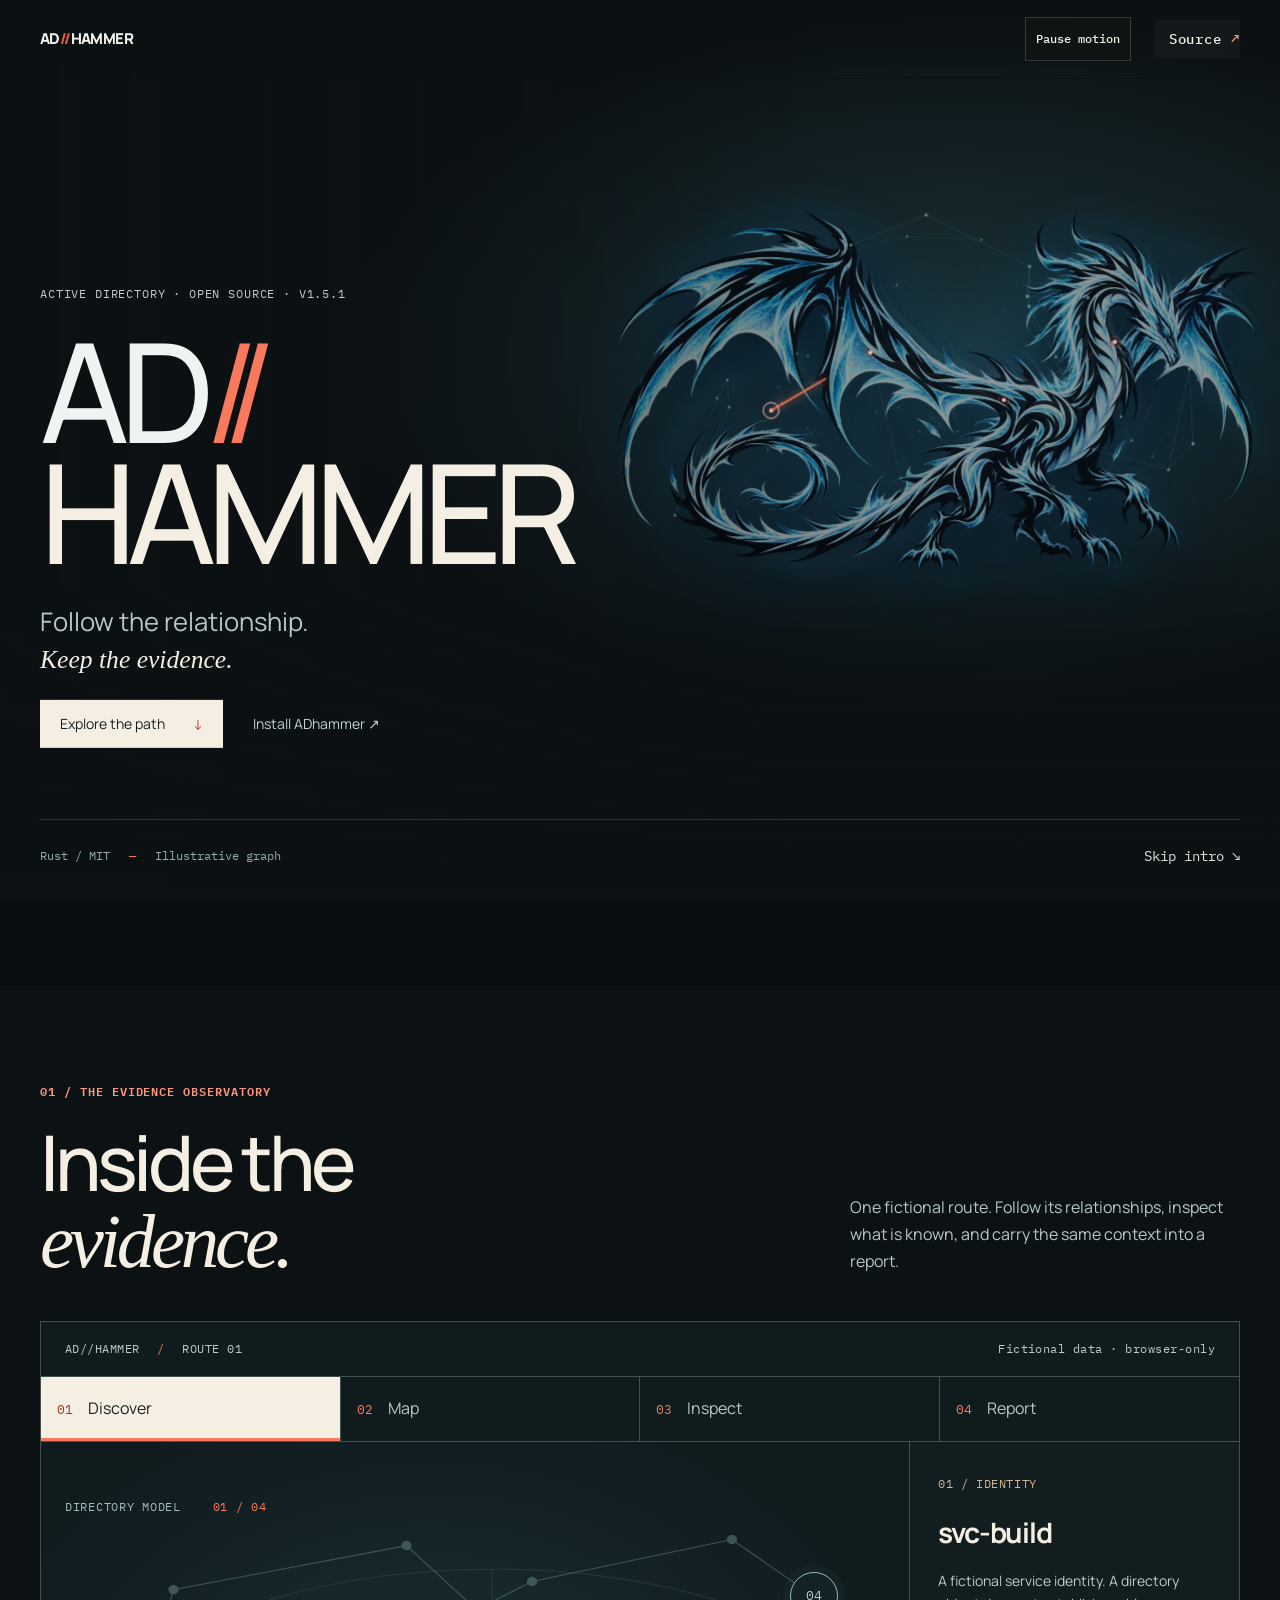
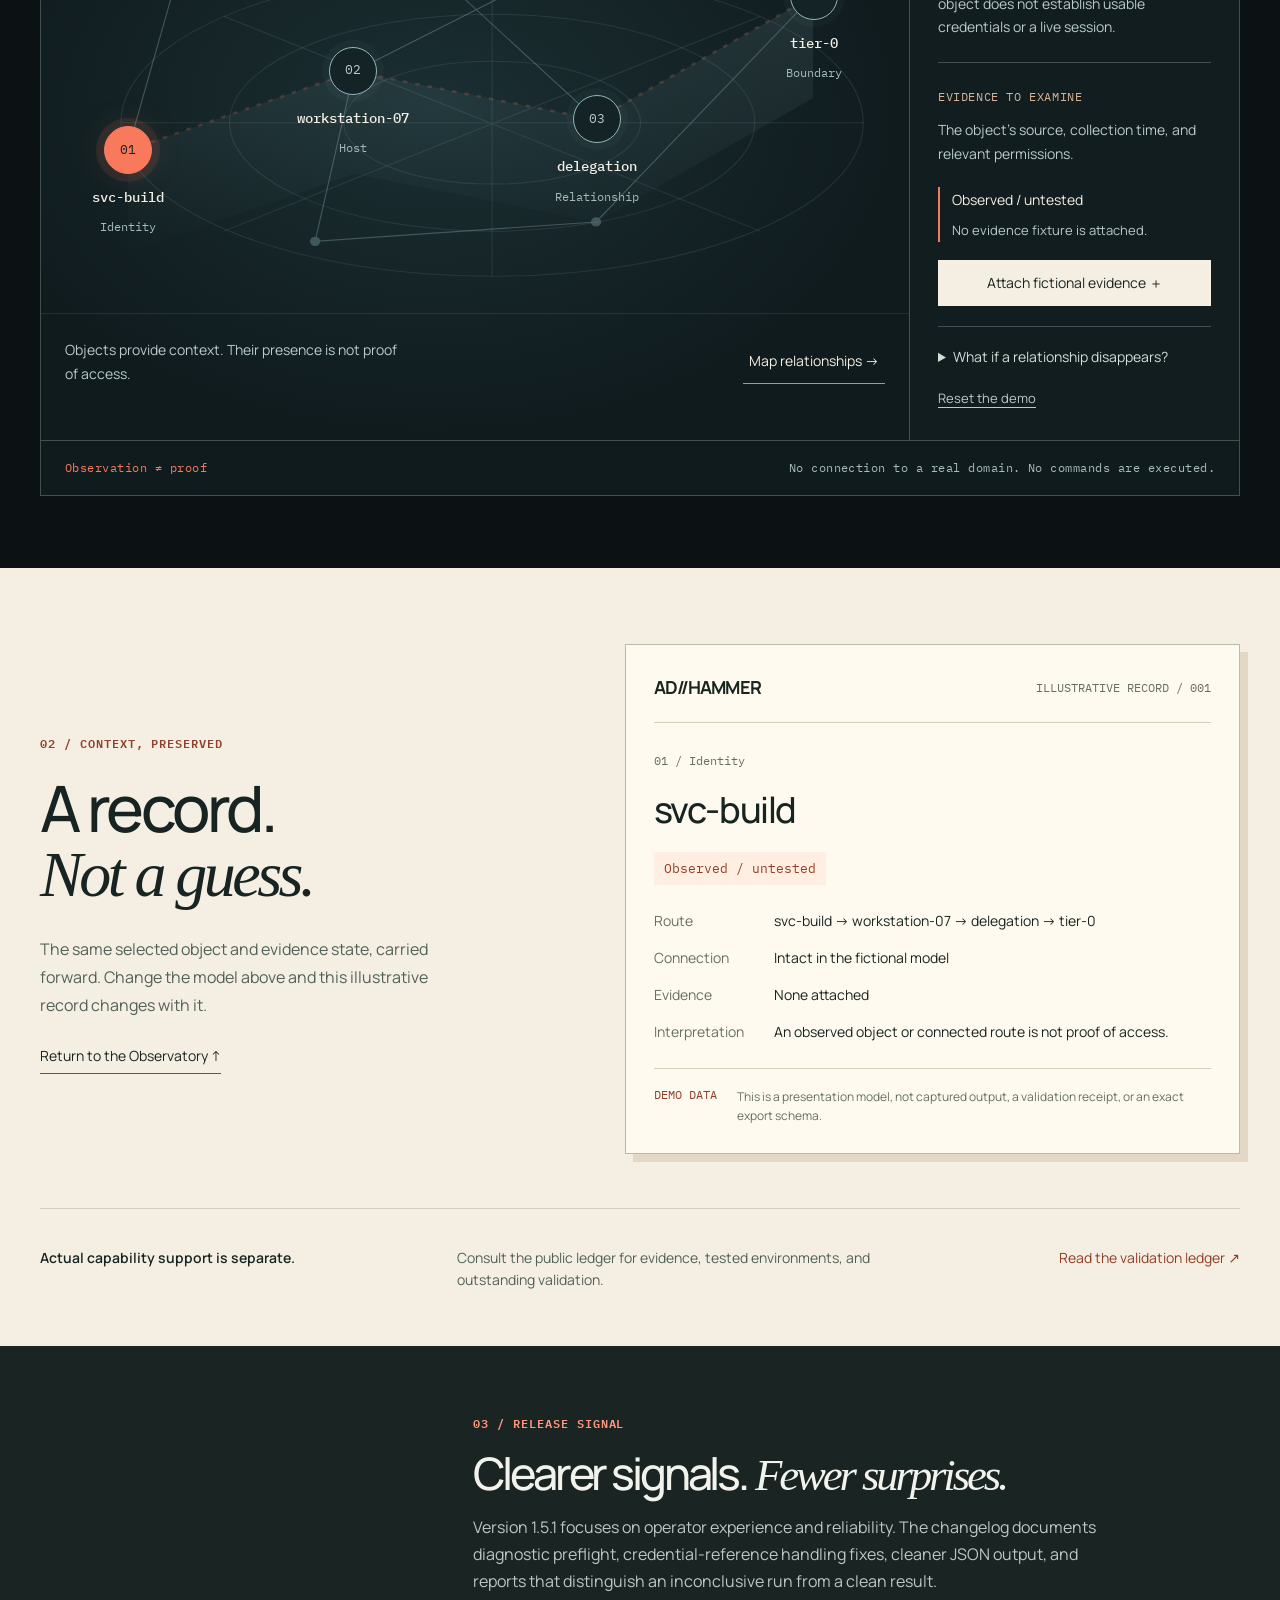
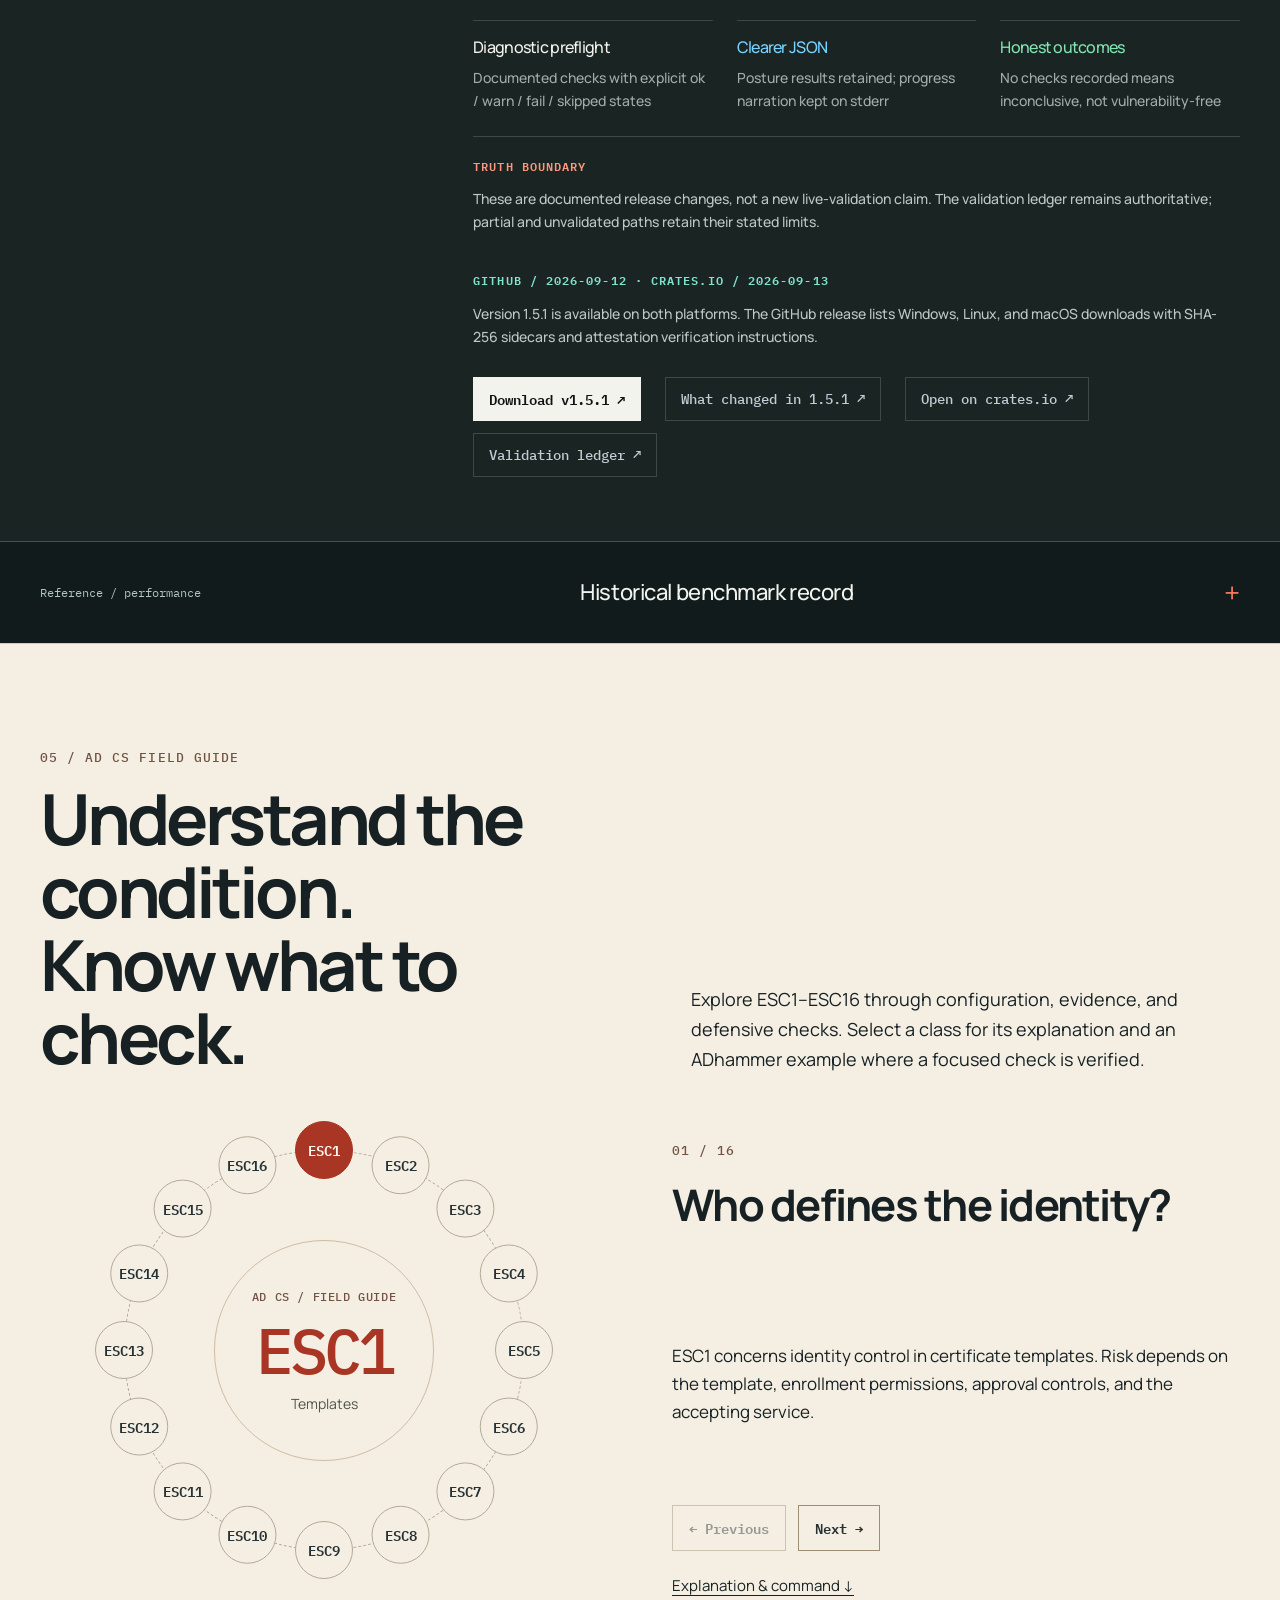
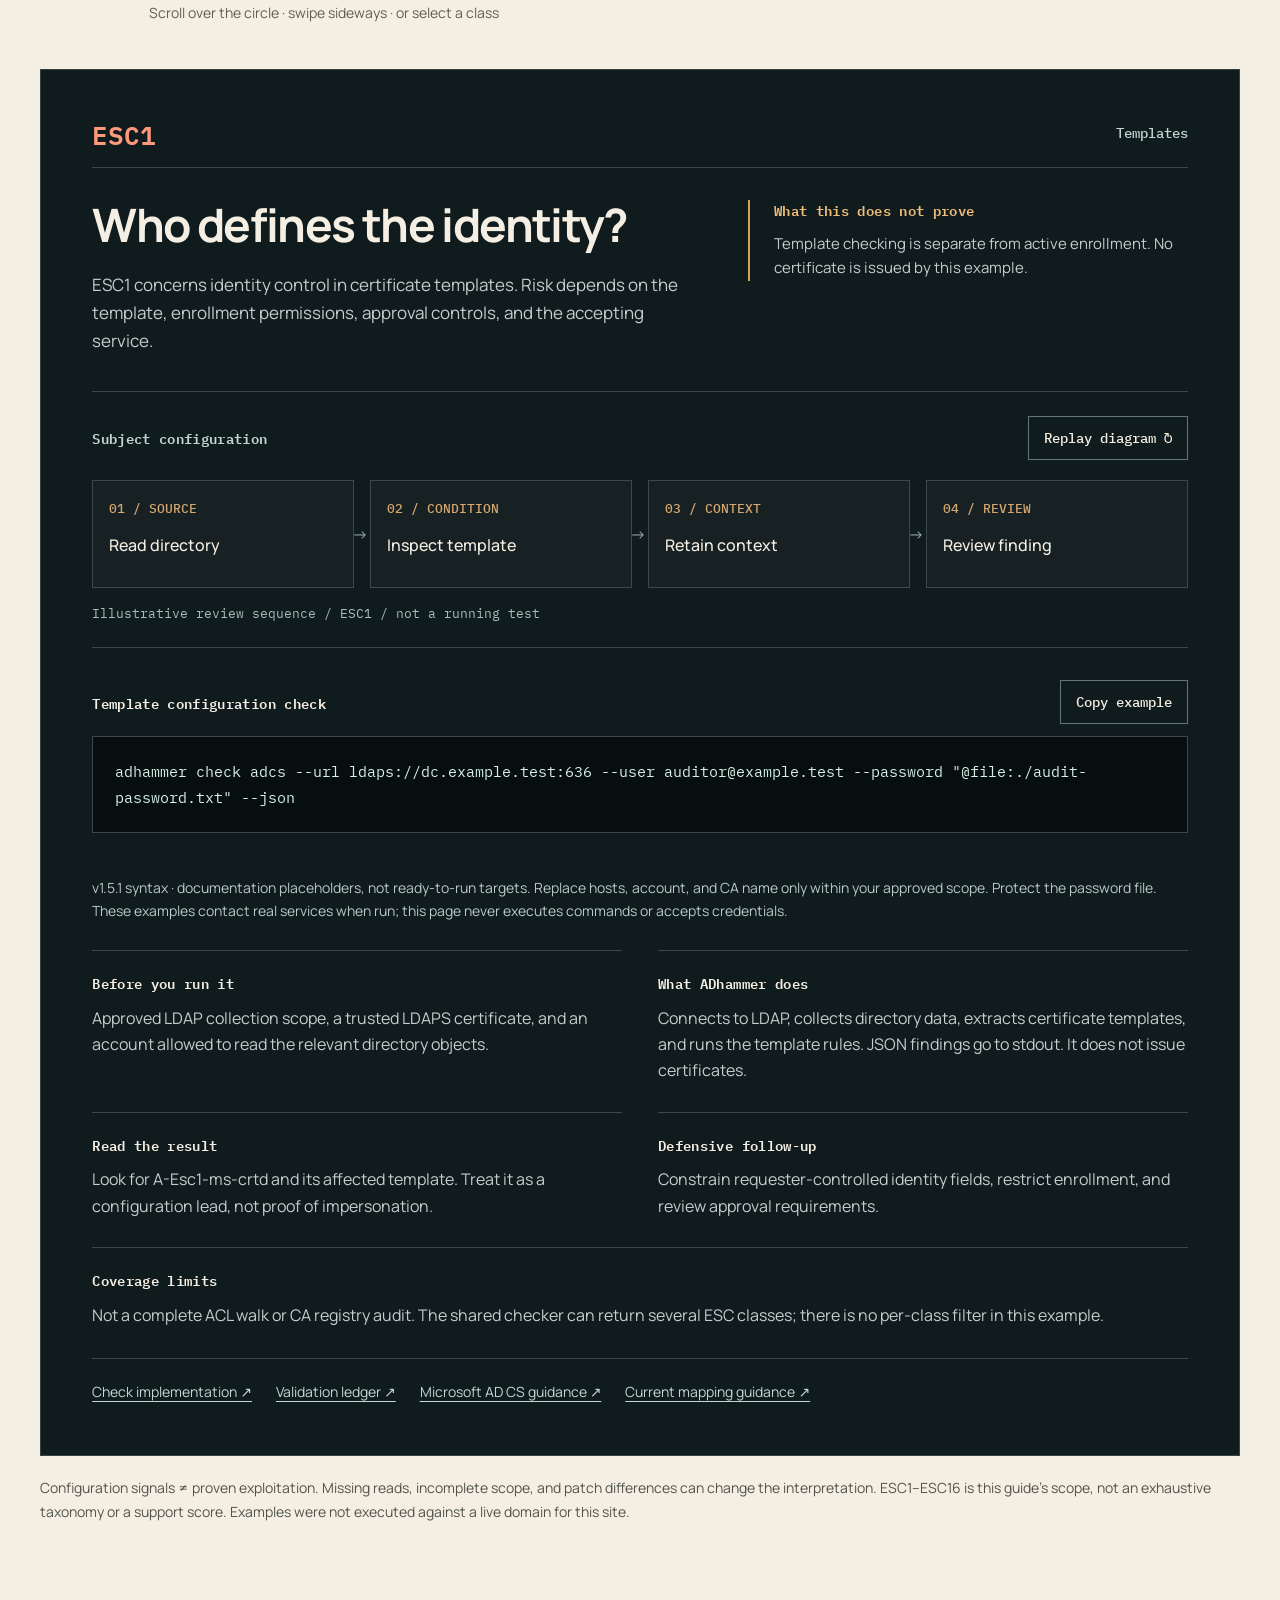
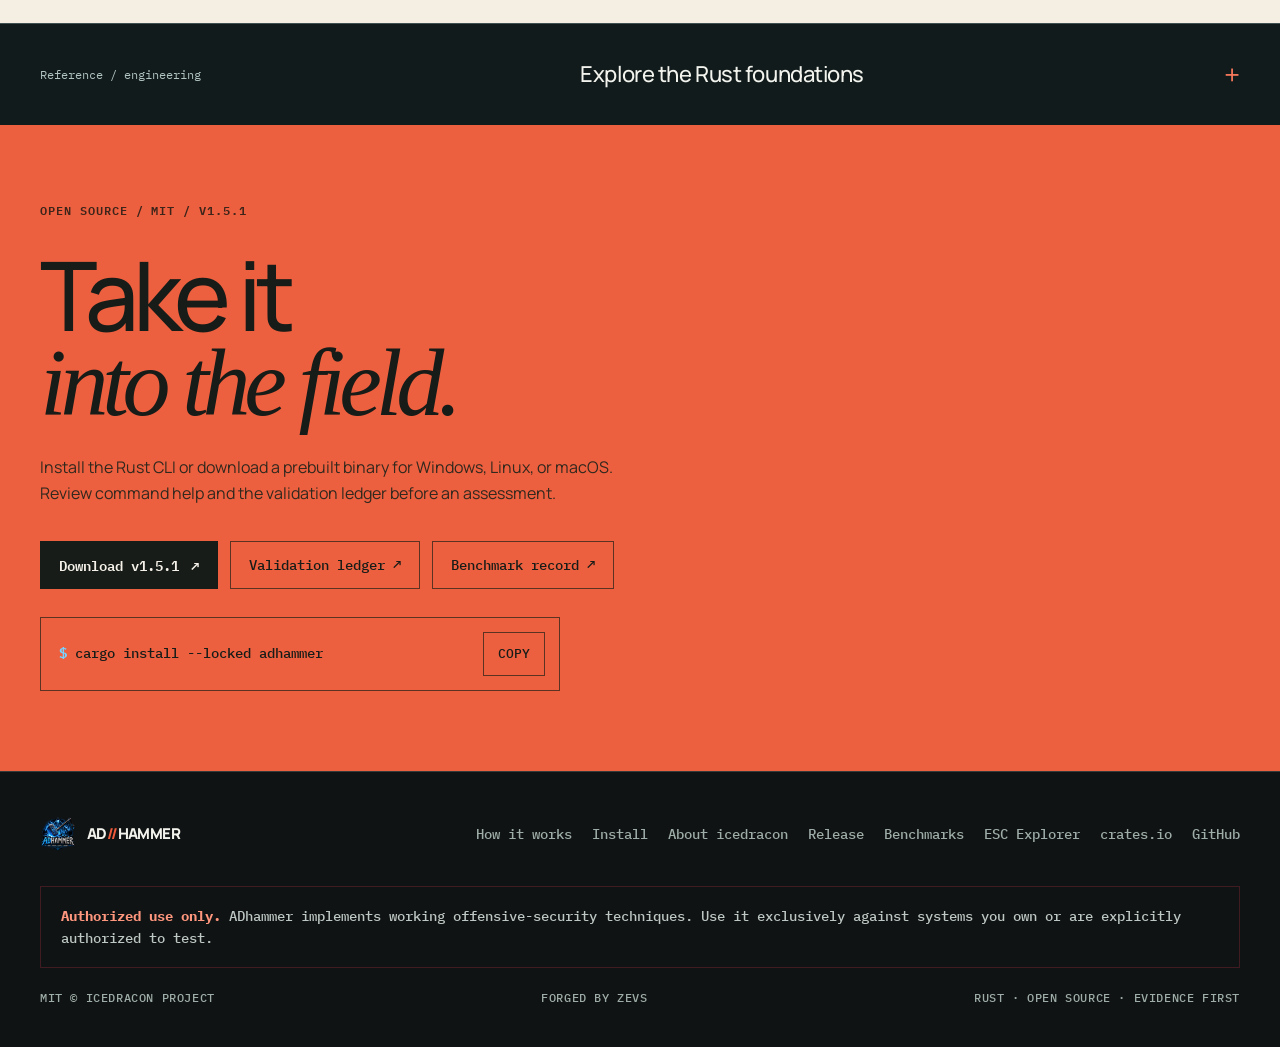
==== commit 35a15b3e: "Publish circular ESC field guide" ====
--- a/index.html
+++ b/index.html
@@ -1887,6 +1887,7 @@
   <link rel="stylesheet" href="assets/frozen-evidence.css">
   <link rel="stylesheet" href="assets/editorial.css">
   <link rel="stylesheet" href="assets/observatory.css">
+  <link rel="stylesheet" href="assets/esc-explorer.css">
   <script type="application/ld+json">
   {
     "@context": "https://schema.org",
@@ -2167,34 +2168,69 @@
     </section>
     </details>
 
-    <details class="research-drawer" id="coverage">
-      <summary><span>Reference / capabilities</span><b>Inspect the coverage matrix</b><i aria-hidden="true">+</i></summary>
-      <section class="coverage">
-      <div class="shell">
-        <div class="coverage-head reveal">
-          <div><span class="eyebrow dark">05 / AD CS map</span><h2>Coverage you can interrogate.</h2></div>
-          <div class="coverage-score">15<span> / 16</span></div>
+    <section class="esc-explorer" id="coverage" aria-labelledby="esc-explorer-title">
+      <div class="shell" id="esc-explorer">
+        <div class="esc-intro">
+          <div><span class="esc-kicker">05 / AD CS field guide</span><h2 id="esc-explorer-title">Understand the condition.<br>Know what to check.</h2></div>
+          <p>Explore ESC1–ESC16 through configuration, evidence, and defensive checks. Select a class for its explanation and an ADhammer example where a focused check is verified.</p>
         </div>
-        <div class="coverage-layout">
-          <div class="esc-orbit reveal" id="esc-orbit">
-            <div class="esc-core"><div><b>AD CS</b><span>ESC coverage</span></div></div>
+        <div class="esc-dial-layout" id="esc-dial-layout" hidden>
+          <div>
+            <div class="esc-dial" id="esc-dial" aria-describedby="esc-dial-hint">
+              <div class="esc-dial-center" aria-hidden="true"><span>AD CS / FIELD GUIDE</span><strong id="esc-dial-number">ESC1</strong><small id="esc-dial-family">Templates</small></div>
+              <div class="esc-picker" id="esc-picker" role="group" aria-label="Choose an ESC class" hidden></div>
+            </div>
+            <p class="esc-dial-hint" id="esc-dial-hint">Scroll over the circle · swipe sideways · or select a class</p>
           </div>
-          <div class="esc-info reveal" aria-live="polite">
-            <div class="esc-info-kicker"><i id="esc-status-dot"></i><span id="esc-status">Active enrollment</span></div>
-            <h3 id="esc-title">ESC1</h3>
-            <p id="esc-description">Active enrollment path supported; ADhammer can issue a real certificate in an authorized validation flow.</p>
-            <div class="esc-legend" aria-label="Coverage capability legend">
-              <span><i style="background:#c5203a"></i>Active enrollment · real certificate</span>
-              <span><i style="background:#d28c24"></i>Registry probe · MS-RRP</span>
-              <span><i style="background:#4296c6"></i>Passive detection</span>
-              <span><i style="background:#9ca6ae"></i>Out of scope</span>
-            </div>
-            <p class="esc-note">Select a class to inspect its support. Classes may combine passive, registry, and active capabilities; the matrix shows the highest supported depth. ESC12 hardware-token / YubiHSM validation is out of scope.</p>
+          <div class="esc-dial-summary">
+            <span class="esc-kicker" id="esc-dial-count">01 / 16</span>
+            <h3 id="esc-dial-title">Who defines the identity?</h3>
+            <p id="esc-dial-description">Inspect the condition, then review the evidence and check below.</p>
+            <div class="esc-dial-controls"><button type="button" id="esc-previous" aria-label="Previous ESC class">← Previous</button><button type="button" id="esc-next" aria-label="Next ESC class">Next →</button></div>
+            <a href="#esc-detail">Explanation &amp; command ↓</a>
           </div>
         </div>
+        <p class="esc-sr-only" id="esc-selection-status" role="status"></p>
+        <article class="esc-detail" id="esc-detail" aria-labelledby="esc-heading">
+          <div class="esc-detail-top"><strong id="esc-number">ESC1</strong><span id="esc-family">Templates</span></div>
+          <div class="esc-heading-row">
+            <div><h3 id="esc-heading">Who defines the identity?</h3><p id="esc-meaning">ESC1 concerns identity control in certificate templates. Risk depends on configuration, permissions, and the service accepting the certificate.</p></div>
+            <aside class="esc-boundary"><h4>What this does not prove</h4><p id="esc-boundary">A template finding is not proof of impersonation. This check does not issue a certificate.</p></aside>
+          </div>
+          <div class="esc-animation">
+            <div class="esc-animation-head"><h4 id="esc-focus">Subject configuration</h4><button class="esc-action" id="esc-replay" type="button" hidden>Replay diagram ↻</button></div>
+            <ol class="esc-flow" aria-label="Illustrative inspection sequence">
+              <li><span>01 / SOURCE</span><b>Read directory</b></li>
+              <li><span>02 / CONDITION</span><b>Inspect template</b></li>
+              <li><span>03 / CONTEXT</span><b>Retain context</b></li>
+              <li><span>04 / REVIEW</span><b>Review finding</b></li>
+            </ol>
+            <p id="esc-flow-caption">Illustrative review sequence / ESC1 / not a running test</p>
+          </div>
+          <div class="esc-command-card">
+            <div class="esc-command-heading"><h4 id="esc-check-label">Template configuration check</h4><button class="esc-action" id="esc-copy" type="button" hidden>Copy example</button></div>
+            <pre><code id="esc-command">adhammer check adcs --url ldaps://dc.example.test:636 --user auditor@example.test --password "@file:./audit-password.txt" --json</code></pre>
+            <p id="esc-copy-status" class="esc-copy-status" role="status"></p>
+            <p class="esc-scope-note">v1.5.1 syntax · documentation placeholders, not ready-to-run targets. Replace hosts, account, and CA name only within your approved scope. Protect the password file. These examples contact real services when run; this page never executes commands or accepts credentials.</p>
+          </div>
+          <div class="esc-guide">
+            <article><h4>Before you run it</h4><p id="esc-prerequisite">Approved LDAP collection scope, a trusted LDAPS certificate, and appropriate directory-read permissions.</p></article>
+            <article><h4>What ADhammer does</h4><p id="esc-behavior">Collects directory data, extracts certificate templates, and emits template-analysis findings as JSON.</p></article>
+            <article><h4>Read the result</h4><p id="esc-result">Review the affected template and its configuration evidence, then confirm permissions and approval controls separately.</p></article>
+            <article><h4>Defensive follow-up</h4><p id="esc-remedy">Constrain requester-controlled identity fields and restrict enrollment.</p></article>
+            <article class="esc-guide-wide"><h4>Coverage limits</h4><p id="esc-check-limit">No complete ACL walk, CA registry audit, or active enrollment. Empty output does not establish a secure environment.</p></article>
+          </div>
+          <div class="esc-sources">
+            <a id="esc-code-source" href="https://github.com/icedracon/adhammer/blob/146415c4ce8d4e96c6d375e804fbe27a19349836/cli/src/checks/adcs.rs" target="_blank" rel="noopener">Check implementation ↗</a>
+            <a href="https://github.com/icedracon/adhammer/blob/main/docs/VALIDATION.md" target="_blank" rel="noopener">Validation ledger ↗</a>
+            <a href="https://learn.microsoft.com/en-us/defender-for-identity/security-posture-assessments/certificates" target="_blank" rel="noopener">Microsoft AD CS guidance ↗</a>
+            <a href="https://support.microsoft.com/en-us/servicing/os/windows-server/2022/05/kb5014754-certificate-based-authentication-changes-on-windows-domain-controllers" target="_blank" rel="noopener">Current mapping guidance ↗</a>
+          </div>
+        </article>
+        <p class="esc-footnote">Configuration signals ≠ proven exploitation. Missing reads, incomplete scope, and patch differences can change the interpretation. ESC1–ESC16 is this guide’s scope, not an exhaustive taxonomy or a support score. Examples were not executed against a live domain for this site.</p>
+        <noscript><p class="esc-footnote">JavaScript is off. The ESC1 example remains readable; enable JavaScript for the other class cards and illustrative animation. The validation ledger above remains the authority for support.</p></noscript>
       </div>
     </section>
-    </details>
 
     <details class="research-drawer" id="protocols">
       <summary><span>Reference / engineering</span><b>Explore the Rust foundations</b><i aria-hidden="true">+</i></summary>
@@ -2252,7 +2288,7 @@
           <a href="https://github.com/icedracon" target="_blank" rel="noopener">About icedracon</a>
           <a href="#release">Release</a>
           <a href="#benchmarks">Benchmarks</a>
-          <a href="#coverage">Coverage</a>
+          <a href="#coverage">ESC Explorer</a>
           <a href="https://crates.io/crates/adhammer" target="_blank" rel="noopener">crates.io</a>
           <a href="https://github.com/icedracon/adhammer" target="_blank" rel="noopener">GitHub</a>
         </nav>
@@ -2263,6 +2299,7 @@
   </footer>
 
   <script src="assets/observatory.js"></script>
+  <script src="assets/esc-explorer.js"></script>
   <script src="assets/entrance.js"></script>
   <script>
     (function () {
@@ -2496,54 +2533,6 @@
       });
       selectBenchmark(0);
 
-      var escData = [
-        { id: "ESC1", level: "active", status: "Active enrollment", description: "Active enrollment path supported; ADhammer can issue a real certificate in an authorized validation flow." },
-        { id: "ESC2", level: "passive", status: "Passive detection", description: "Configuration is mapped and reported as a passive finding with its directory context." },
-        { id: "ESC3", level: "active", status: "Active enrollment", description: "Active enrollment support is available for authorized validation of this class." },
-        { id: "ESC4", level: "passive", status: "Passive detection", description: "Template-control exposure is detected and preserved with the related directory objects." },
-        { id: "ESC5", level: "passive", status: "Passive detection", description: "Vulnerable PKI object access is mapped through directory permissions." },
-        { id: "ESC6", level: "active", status: "Active + registry", description: "Registry-backed discovery and active certificate validation are supported for authorized testing." },
-        { id: "ESC7", level: "registry", status: "Registry probe", description: "CA role and registry state are probed through MS-RRP and attached to the finding." },
-        { id: "ESC8", level: "active", status: "Active enrollment", description: "Active validation is supported for the relevant enrollment path under authorization." },
-        { id: "ESC9", level: "passive", status: "Passive detection", description: "Certificate mapping configuration is detected and reported with context." },
-        { id: "ESC10", level: "registry", status: "Registry probe", description: "Registry state is queried through MS-RRP to support this class of finding." },
-        { id: "ESC11", level: "registry", status: "Registry probe", description: "Enrollment transport configuration is inspected with a registry-backed probe." },
-        { id: "ESC12", level: "out", status: "Out of scope", description: "Hardware-token / YubiHSM validation is intentionally out of scope." },
-        { id: "ESC13", level: "passive", status: "Passive detection", description: "Issuance policy and group-link relationships are detected in the directory model." },
-        { id: "ESC14", level: "passive", status: "Passive detection", description: "Explicit certificate mapping exposure is detected and retained in the graph." },
-        { id: "ESC15", level: "active", status: "Active enrollment", description: "Active enrollment validation is supported for this class in authorized environments." },
-        { id: "ESC16", level: "registry", status: "Registry probe", description: "Relevant CA registry configuration is queried and reported through MS-RRP." }
-      ];
-      var escColors = { active: "#c5203a", registry: "#d28c24", passive: "#4296c6", out: "#9ca6ae" };
-      var orbit = document.getElementById("esc-orbit");
-      var escTitle = document.getElementById("esc-title");
-      var escStatus = document.getElementById("esc-status");
-      var escDescription = document.getElementById("esc-description");
-      var escDot = document.getElementById("esc-status-dot");
-      function selectEsc(index) {
-        var item = escData[index];
-        escTitle.textContent = item.id;
-        escStatus.textContent = item.status;
-        escDescription.textContent = item.description;
-        escDot.style.background = escColors[item.level];
-        Array.prototype.forEach.call(orbit.querySelectorAll(".esc-node"), function (button) {
-          button.setAttribute("aria-pressed", Number(button.getAttribute("data-index")) === index ? "true" : "false");
-        });
-      }
-      escData.forEach(function (item, index) {
-        var button = document.createElement("button");
-        button.type = "button";
-        button.className = "esc-node";
-        button.textContent = item.id;
-        button.style.setProperty("--i", index);
-        button.setAttribute("data-index", index);
-        button.setAttribute("data-level", item.level);
-        button.setAttribute("aria-label", item.id + ": " + item.status);
-        button.setAttribute("aria-pressed", index === 0 ? "true" : "false");
-        button.addEventListener("click", function () { selectEsc(index); });
-        orbit.appendChild(button);
-      });
-      selectEsc(0);
 
       function seededRandom(seed) {
         var value = seed >>> 0;
--- a/assets/esc-explorer.css
+++ b/assets/esc-explorer.css
@@ -0,0 +1,75 @@
+.esc-explorer{background:#f5efe3;color:#172124;padding:100px 0;scroll-margin-top:86px;border-top:1px solid #d2c9b9}
+.esc-explorer *{box-sizing:border-box}
+.esc-explorer .esc-intro{display:grid;grid-template-columns:1.1fr 1fr;gap:48px;align-items:end;margin-bottom:36px}
+.esc-explorer h2{font-size:clamp(40px,5.5vw,76px);line-height:1.04;letter-spacing:-.05em;margin:12px 0 0}
+.esc-explorer .esc-intro p{font-size:18px;line-height:1.65;max-width:520px;margin:0}
+.esc-explorer .esc-kicker{font:500 13px/1.5 var(--mono);letter-spacing:.08em;text-transform:uppercase;color:#705342}
+.esc-dial-layout{display:grid;grid-template-columns:minmax(280px,1fr) minmax(0,1fr);align-items:center;gap:clamp(24px,5vw,80px);margin:36px 0 44px}
+.esc-dial-layout[hidden]{display:none}
+.esc-dial{--turn:0deg;--radius:200px;position:relative;width:100%;max-width:480px;aspect-ratio:1;margin:auto;touch-action:pan-y pinch-zoom}
+.esc-dial:before,.esc-dial:after{content:'';position:absolute;border:1px solid #b3a997;border-radius:50%;pointer-events:none}
+.esc-dial:before{inset:calc(50% - var(--radius));border-style:dashed}
+.esc-dial:after{inset:27%;border-color:#cfbca3}
+.esc-dial-center{position:absolute;inset:30% 22%;display:flex;flex-direction:column;align-items:center;justify-content:center;gap:12px;text-align:center;pointer-events:none}
+.esc-dial-center>span{font:500 12px/1.5 var(--mono);color:#705342;letter-spacing:.05em}
+.esc-dial-center strong{font:500 clamp(36px,5vw,64px)/1 var(--mono);letter-spacing:-.06em;color:#a93624}
+.esc-dial-center small{font-size:14px;line-height:1.4;color:#50544c}
+.esc-picker{position:absolute;inset:0}
+.esc-picker[hidden]{display:none}
+.esc-picker button{--angle:calc(var(--slot)*22.5deg + var(--turn));appearance:none;position:absolute;left:50%;top:50%;width:58px;height:58px;margin:-29px 0 0 -29px;padding:0;border-radius:50%;border:1px solid #b3a997;background:#f5efe3;color:#263134;font:600 14px/1.3 var(--mono);cursor:pointer;transform:rotate(var(--angle)) translateY(calc(-1 * var(--radius))) rotate(calc(-1 * var(--angle)));transition:transform .45s cubic-bezier(.22,.65,.25,1),background .15s,color .15s}
+.esc-picker button:hover{background:#e4d8c5}
+.esc-picker button[aria-pressed=true]{background:#a93624;border-color:#a93624;color:#fff8ee}
+.esc-dial-hint{font-size:14px;line-height:1.6;text-align:center;color:#635d51;margin:12px 0 0}
+.esc-dial-summary{min-width:0}
+.esc-dial-summary h3{font-size:clamp(30px,3.4vw,48px);letter-spacing:-.04em;line-height:1.1;margin:18px 0;min-height:3.3em}
+.esc-dial-summary>p{font-size:17px;line-height:1.65;min-height:8.25em;margin:0}
+.esc-dial-controls{display:flex;gap:12px;margin:22px 0}
+.esc-dial-controls button{min-height:46px;padding:12px 16px;border:1px solid #9d8e76;background:transparent;color:#263134;font:600 14px/1.4 var(--mono);cursor:pointer}
+.esc-dial-controls button:hover:not(:disabled){background:#e4d8c5}
+.esc-dial-controls button:disabled{opacity:.45;cursor:default}
+.esc-dial-summary>a{font-size:15px}
+.esc-explorer :is(button,a):focus-visible{outline:3px solid #ba492f;outline-offset:4px}
+.esc-detail{background:#101b1e;color:#f5efe3;border:1px solid #354346;padding:clamp(22px,4vw,52px);scroll-margin-top:96px}
+.esc-detail-top{display:flex;justify-content:space-between;gap:20px;align-items:center;border-bottom:1px solid #3d4848;padding-bottom:20px}
+.esc-detail-top strong{font:600 26px/1 var(--mono);color:#ff997c}
+.esc-detail-top span{font:500 14px/1.4 var(--mono);color:#c5d6d0}
+.esc-heading-row{display:grid;grid-template-columns:1.4fr 1fr;gap:40px;padding-top:32px}
+.esc-heading-row h3{font-size:clamp(30px,3.6vw,48px);line-height:1.1;letter-spacing:-.035em;margin:0 0 20px;max-width:650px}
+.esc-heading-row p{font-size:17px;line-height:1.65;color:#c4cecc;margin:0;max-width:700px}
+.esc-boundary{border-left:2px solid #dca253;padding-left:24px;align-self:start}
+.esc-detail h4{font:600 14px/1.4 var(--mono);letter-spacing:.025em;margin:0 0 12px;color:#f5efe3}
+.esc-boundary h4{color:#f0bd78}
+.esc-boundary p{font-size:15px}
+.esc-animation{margin-top:36px;border-top:1px solid #3d4848;border-bottom:1px solid #3d4848;padding:24px 0}
+.esc-animation-head{display:flex;gap:16px;justify-content:space-between;align-items:center;margin-bottom:20px}
+.esc-animation-head h4{margin:0;color:#c5d6d0}
+.esc-explorer .esc-action{border:1px solid #647774;background:transparent;color:#f5efe3;padding:11px 15px;min-height:44px;font:500 14px/1.3 var(--mono);cursor:pointer}
+.esc-explorer .esc-action:hover{background:#27393b}
+.esc-action[hidden]{display:none}
+.esc-flow{display:grid;grid-template-columns:repeat(4,minmax(0,1fr));gap:16px;list-style:none;margin:0;padding:0}
+.esc-flow li{position:relative;border:1px solid #3d4848;padding:20px 16px;background:#172124;min-height:108px}
+.esc-flow li:not(:last-child):after{content:'→';position:absolute;right:-15px;top:39%;color:#9dafaa;z-index:1}
+.esc-flow span{display:block;font:500 13px/1.3 var(--mono);color:#d6a76e;margin-bottom:15px}
+.esc-flow b{font-size:16px;line-height:1.35;font-weight:500}
+.esc-animation>p{color:#aabdb7;font:400 13px/1.5 var(--mono);margin:16px 0 0}
+.esc-command-card{margin-top:32px}
+.esc-command-heading{display:flex;align-items:center;justify-content:space-between;gap:16px;margin-bottom:12px}
+.esc-command-heading h4{margin:0}
+.esc-command-card pre{white-space:pre-wrap;overflow-wrap:anywhere;word-break:break-word;padding:22px;background:#070e10;border:1px solid #3d4848;margin:0;font:400 15px/1.7 var(--mono);color:#d6f1e5}
+.esc-command-card code{font:inherit}
+.esc-command-card .esc-scope-note{font-size:14px;line-height:1.6;color:#bac9c5;margin:16px 0 0}
+.esc-copy-status{min-height:20px;font-size:14px;color:#c9e6d6;margin:8px 0 0}
+.esc-guide{display:grid;grid-template-columns:1fr 1fr;gap:28px 36px;margin-top:28px}
+.esc-guide article{border-top:1px solid #3d4848;padding-top:22px;min-width:0}
+.esc-guide p{font-size:16px;line-height:1.65;color:#c4cecc;margin:0}
+.esc-guide .esc-guide-wide{grid-column:1/-1}
+.esc-explorer a{color:inherit;text-decoration:underline;text-underline-offset:4px}
+.esc-sources{display:flex;flex-wrap:wrap;gap:12px 24px;margin-top:30px;padding-top:22px;border-top:1px solid #3d4848;font-size:14px;color:#c5d6d0}
+.esc-footnote{font-size:14px;line-height:1.7;margin:20px 0 0;color:#50544c}
+.esc-sr-only{position:absolute;width:1px;height:1px;padding:0;margin:-1px;overflow:hidden;clip:rect(0,0,0,0);white-space:nowrap;border:0}
+@media(max-width:1100px){.esc-dial{--radius:165px;max-width:400px}.esc-picker button{width:50px;height:50px;margin:-25px 0 0 -25px}}
+@media(max-width:850px){.esc-explorer .esc-intro,.esc-heading-row{grid-template-columns:1fr;gap:24px}.esc-flow{grid-template-columns:1fr 1fr}.esc-flow li:nth-child(2):after{display:none}.esc-guide{gap:24px}.esc-dial-layout{grid-template-columns:1fr}.esc-dial-summary{max-width:580px}.esc-dial-summary h3,.esc-dial-summary>p{min-height:0}}
+@media(max-width:540px){.esc-explorer{padding:60px 0}.esc-explorer .shell{padding-left:16px;padding-right:16px}.esc-detail{padding:22px 18px}.esc-guide{grid-template-columns:1fr}.esc-animation-head,.esc-command-heading{align-items:start;flex-direction:column}.esc-detail-top{align-items:start}.esc-detail-top span{max-width:55%;text-align:right}.esc-flow{gap:12px}.esc-flow li{padding:16px 12px}.esc-flow li:not(:last-child):after{right:-12px}.esc-command-card pre{padding:16px;font-size:14px}.esc-heading-row p{font-size:16px}}
+@media(prefers-reduced-motion:reduce){.esc-picker button{transition:none}}
+html[data-motion=paused] .esc-picker button{transition:none}
+@media(max-width:420px){.esc-dial{--radius:calc((100vw - 100px)/2);max-width:none}.esc-picker button{width:44px;height:44px;margin:-22px 0 0 -22px;font-size:14px}.esc-dial-center{inset:30% 23%;gap:8px}.esc-dial-center>span{font-size:12px}.esc-dial-center small{font-size:14px}}
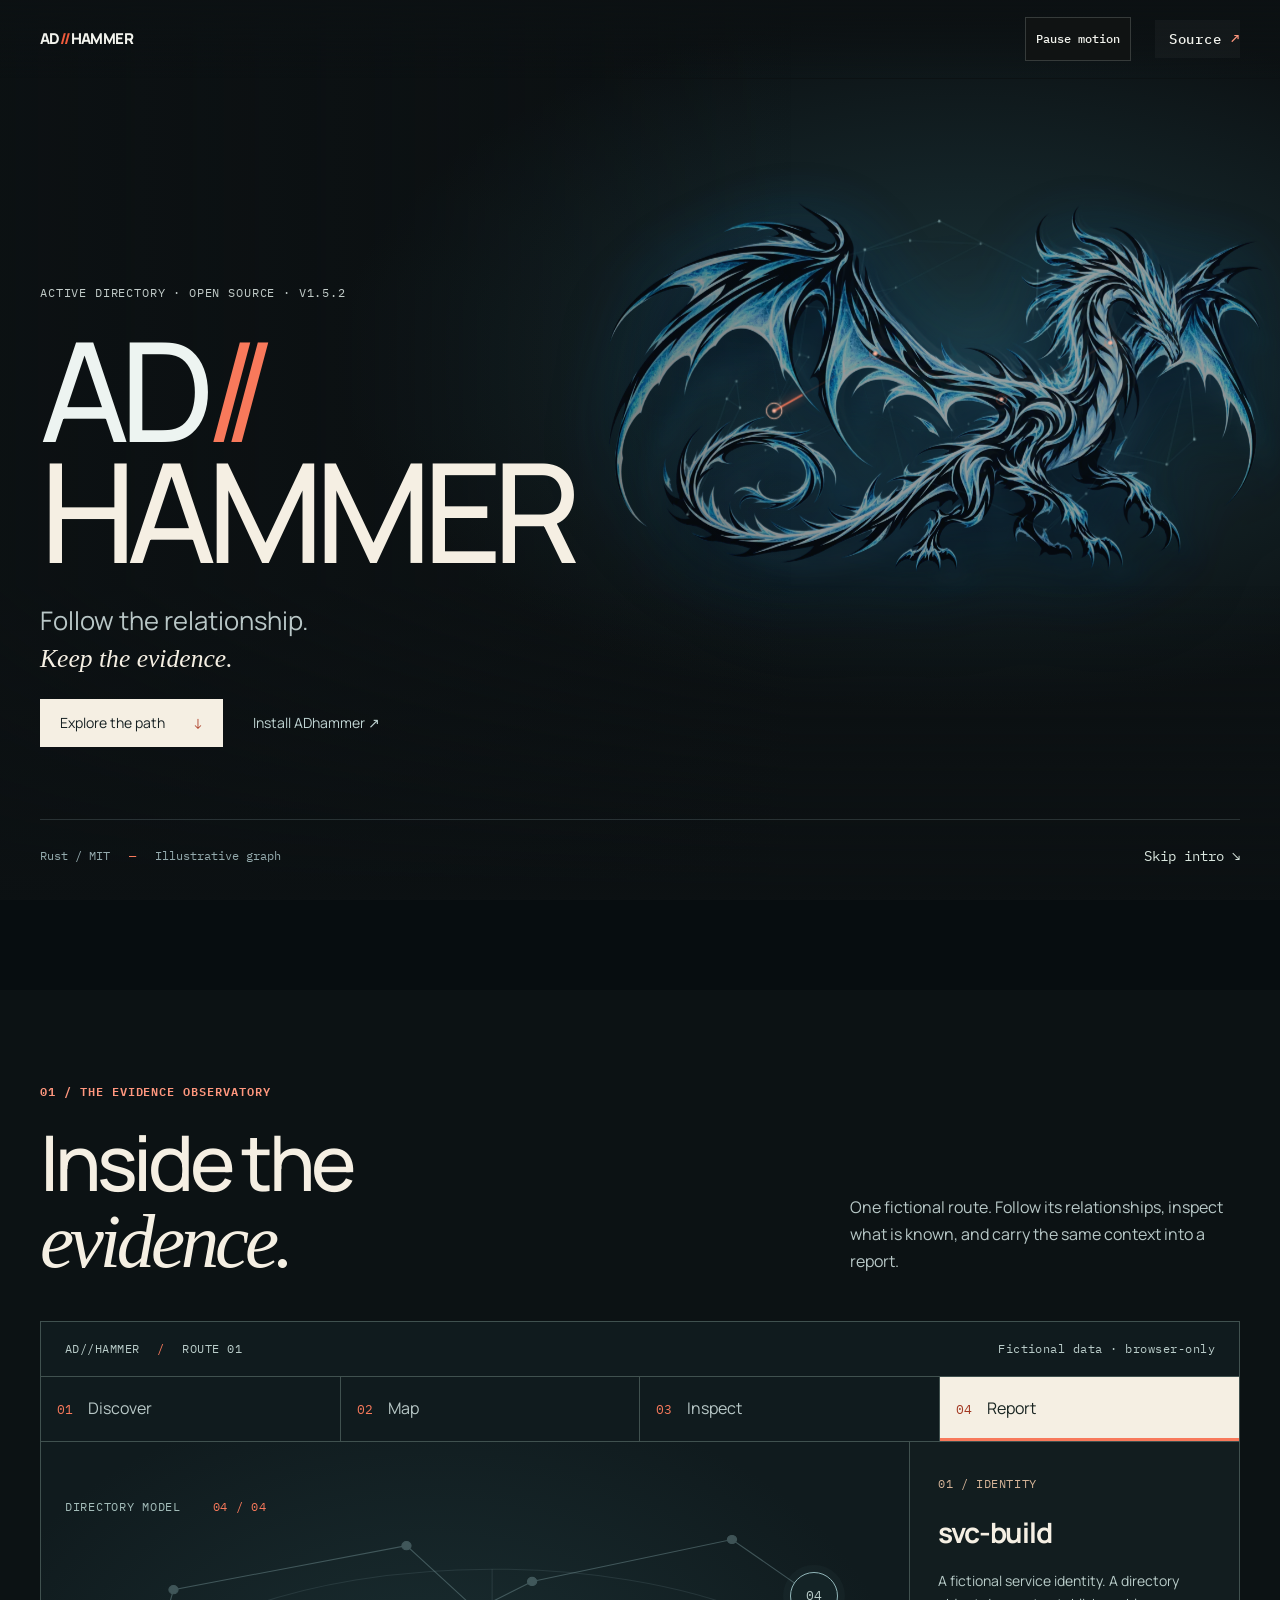
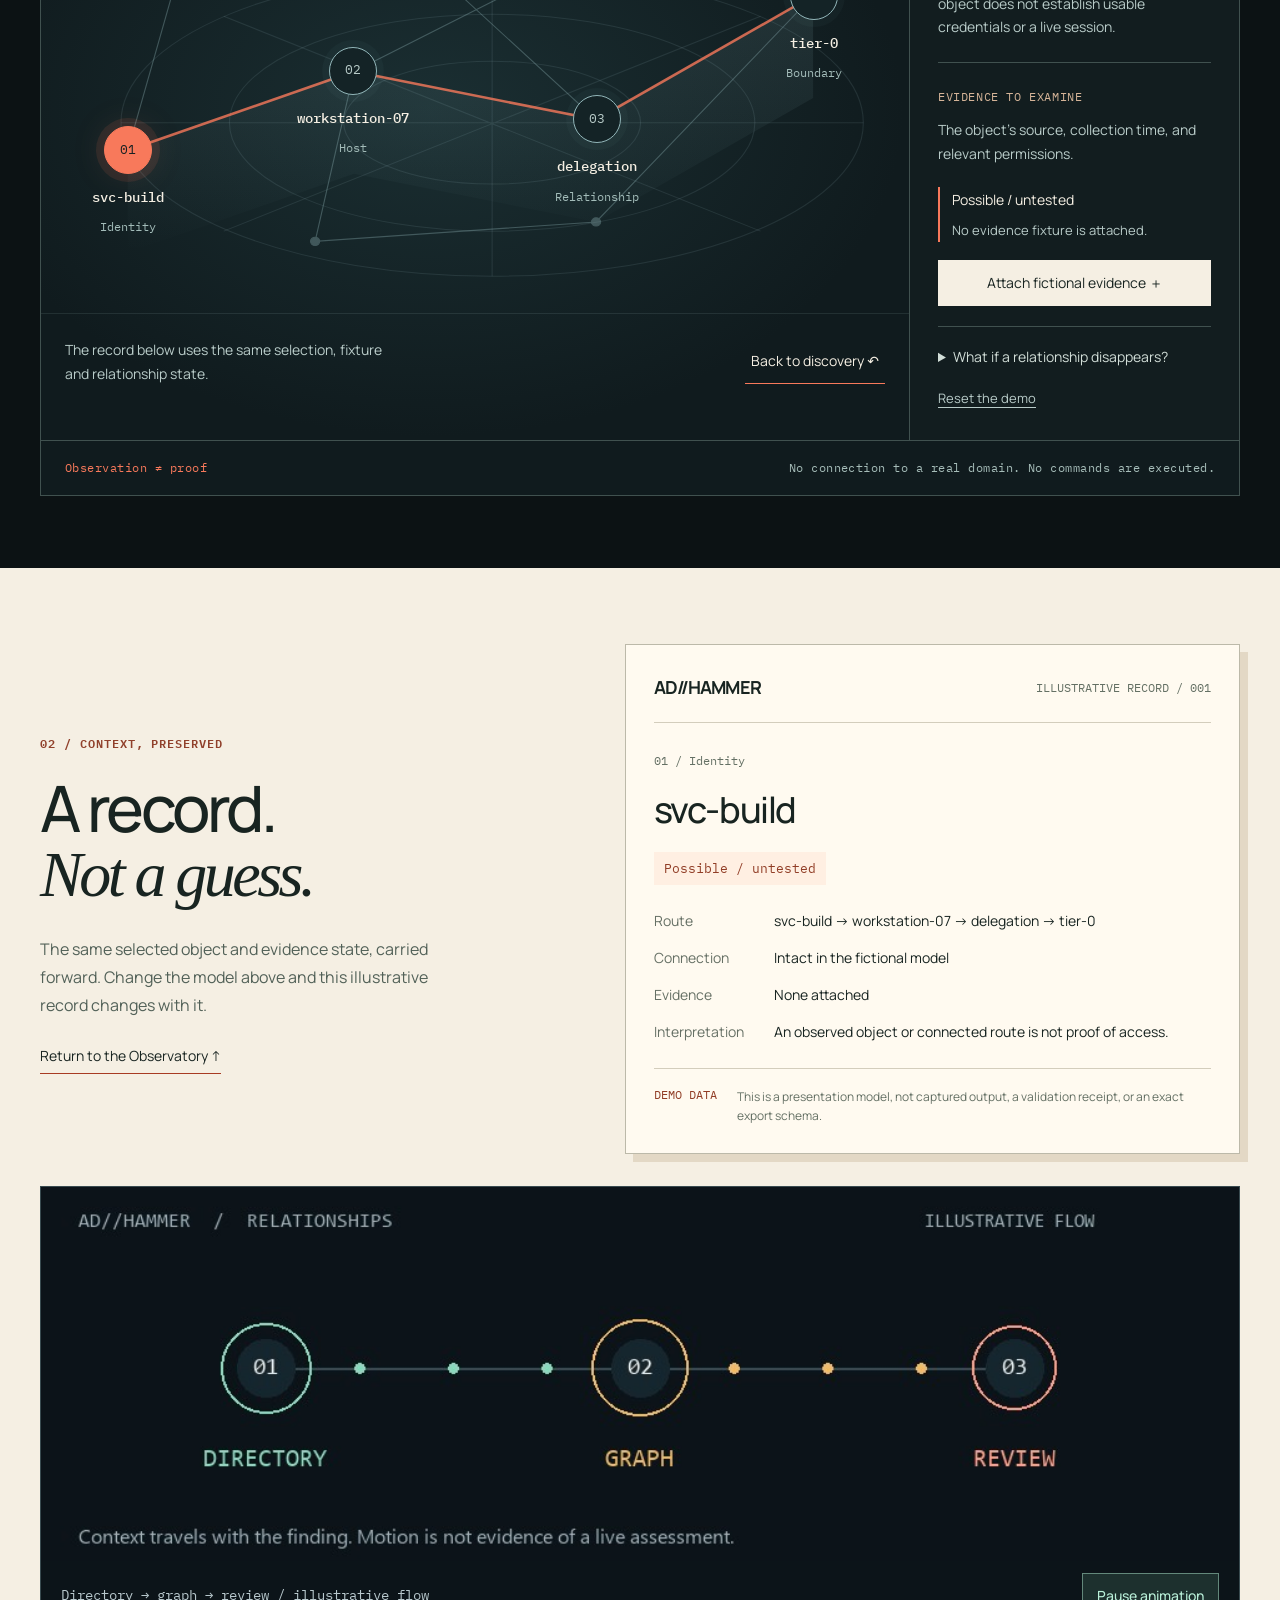
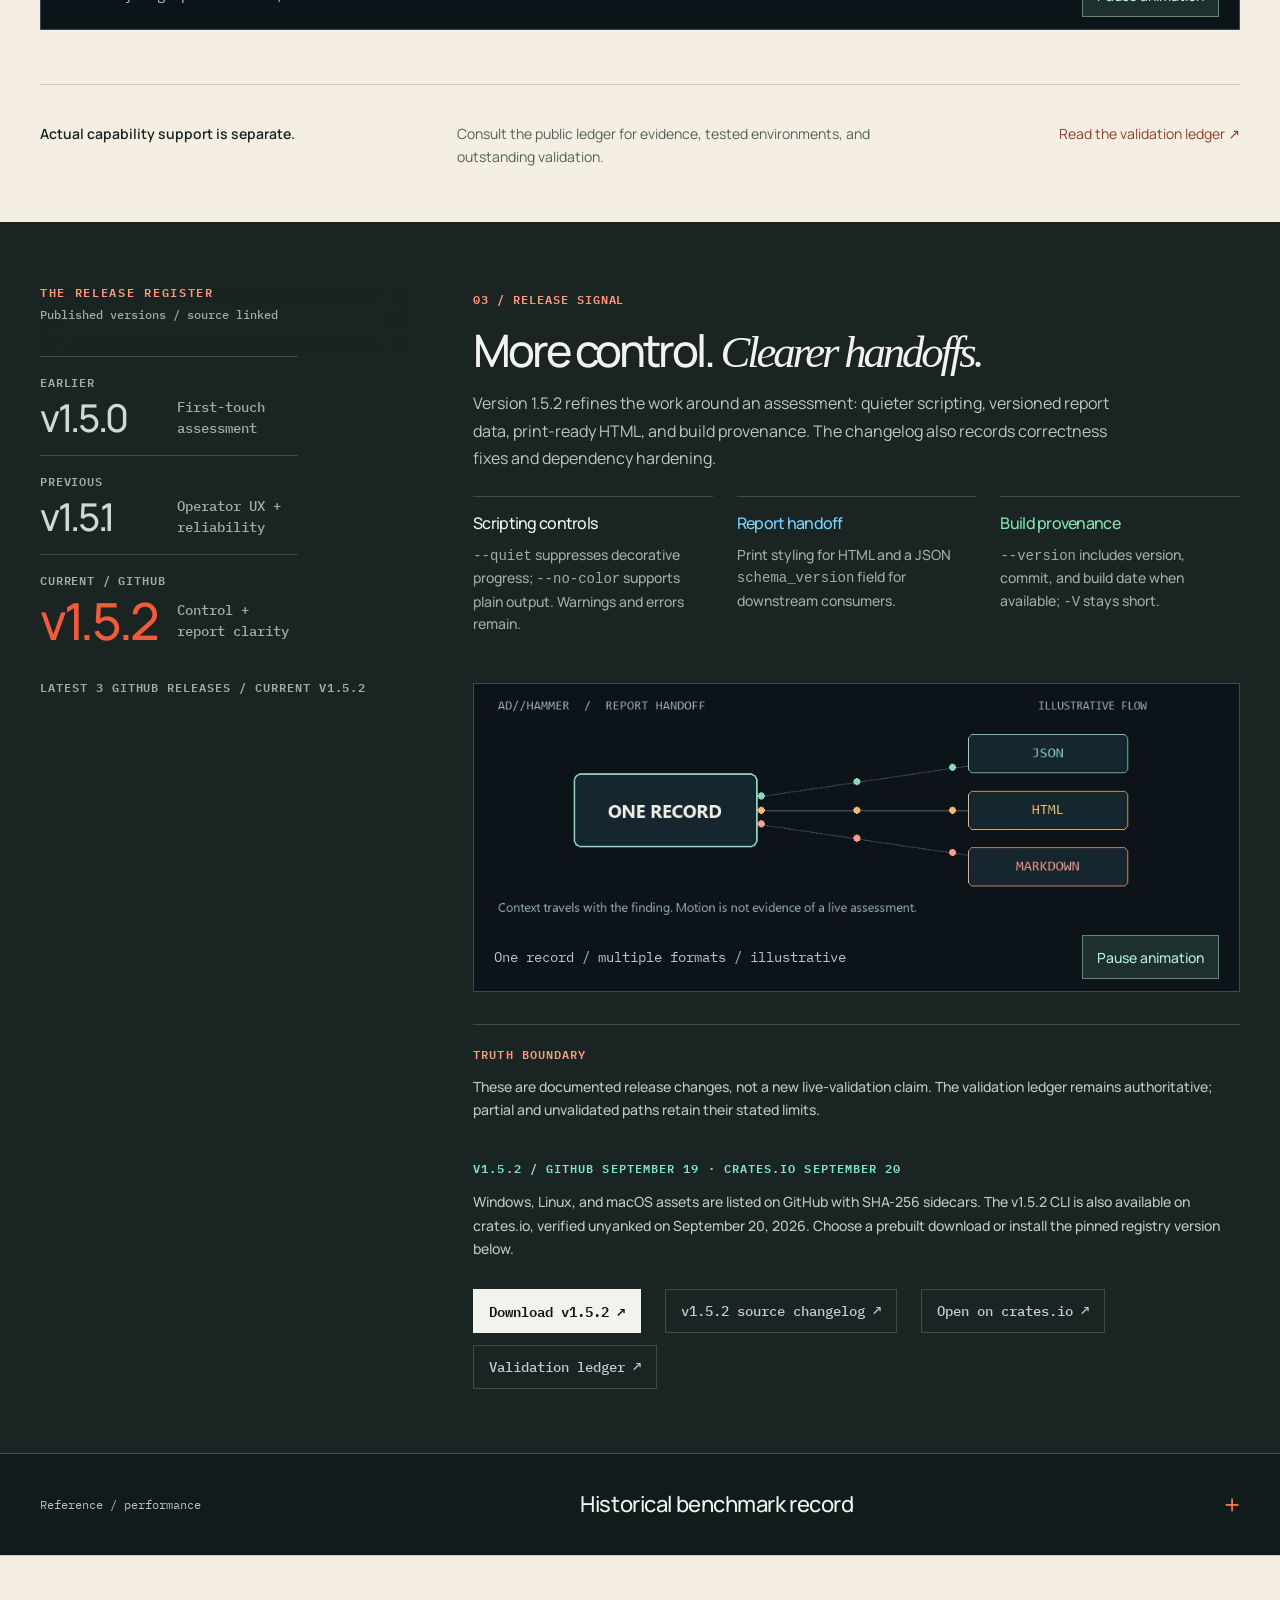
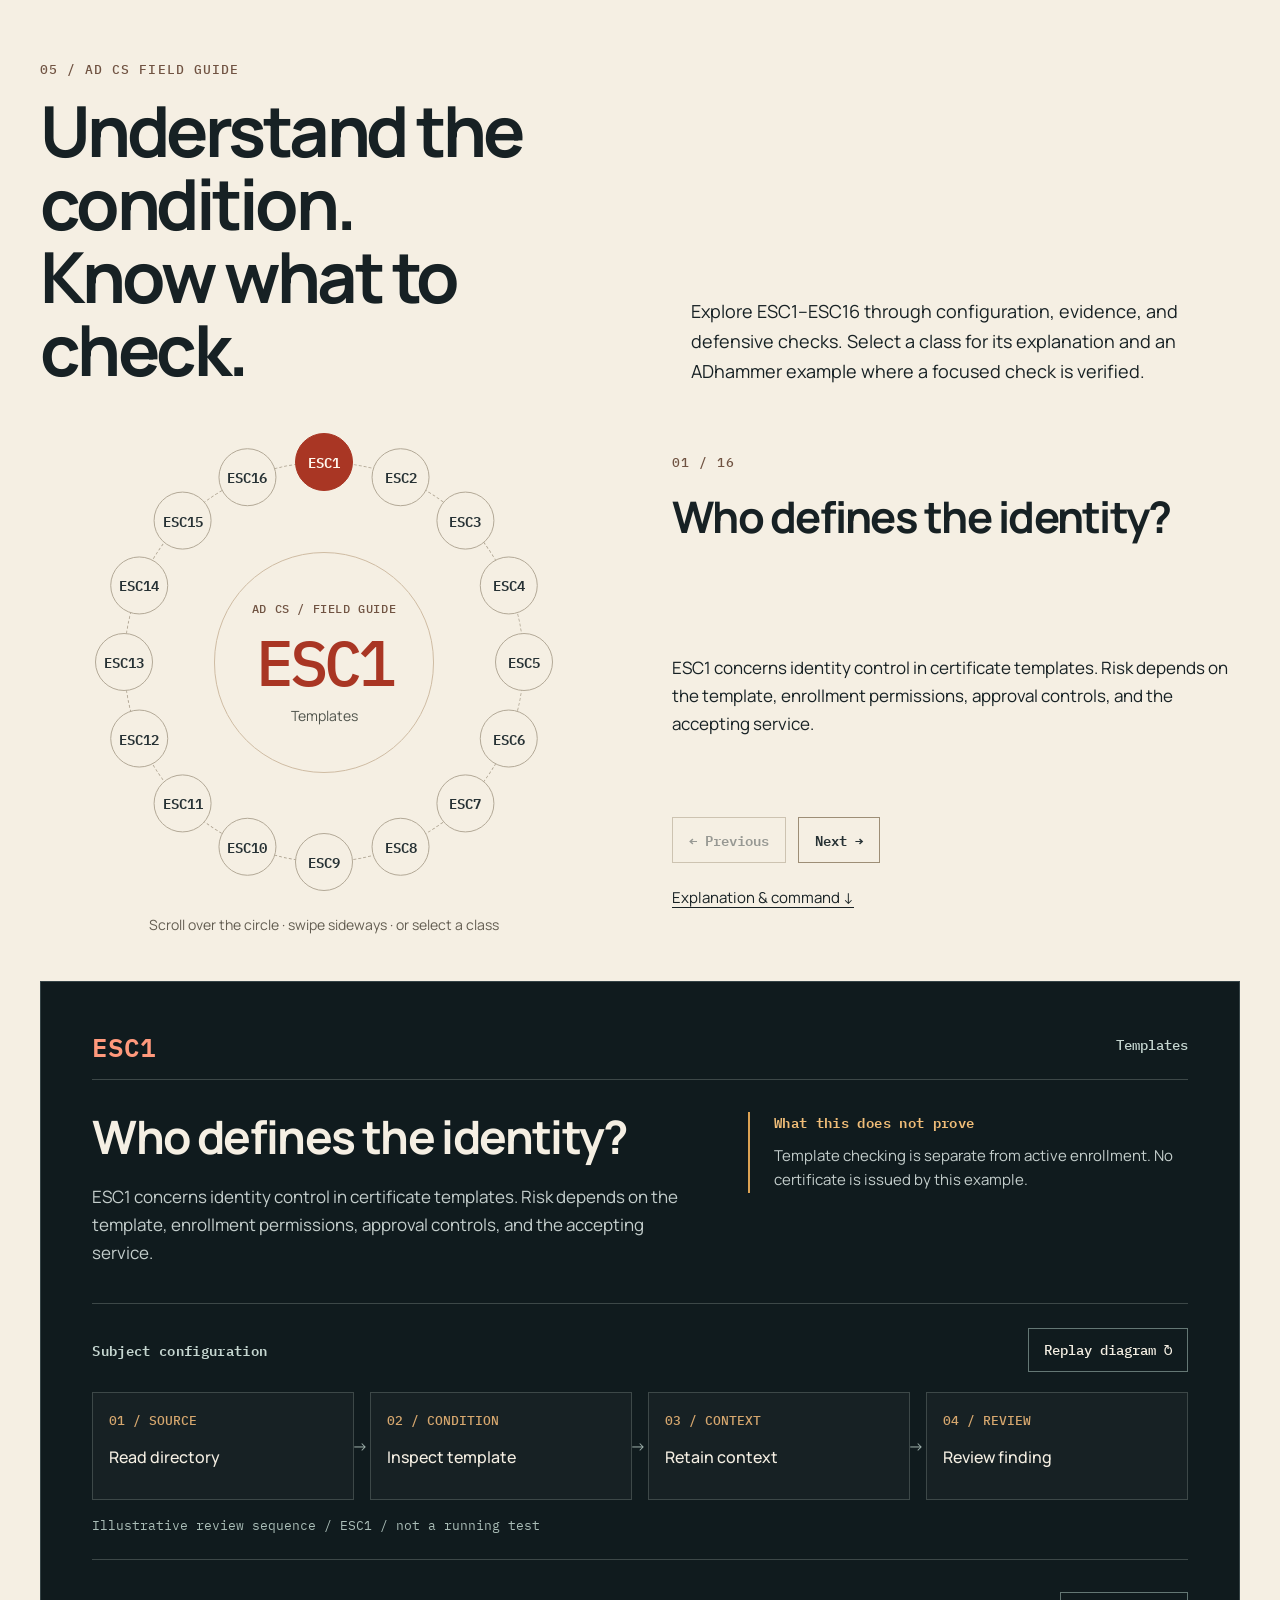
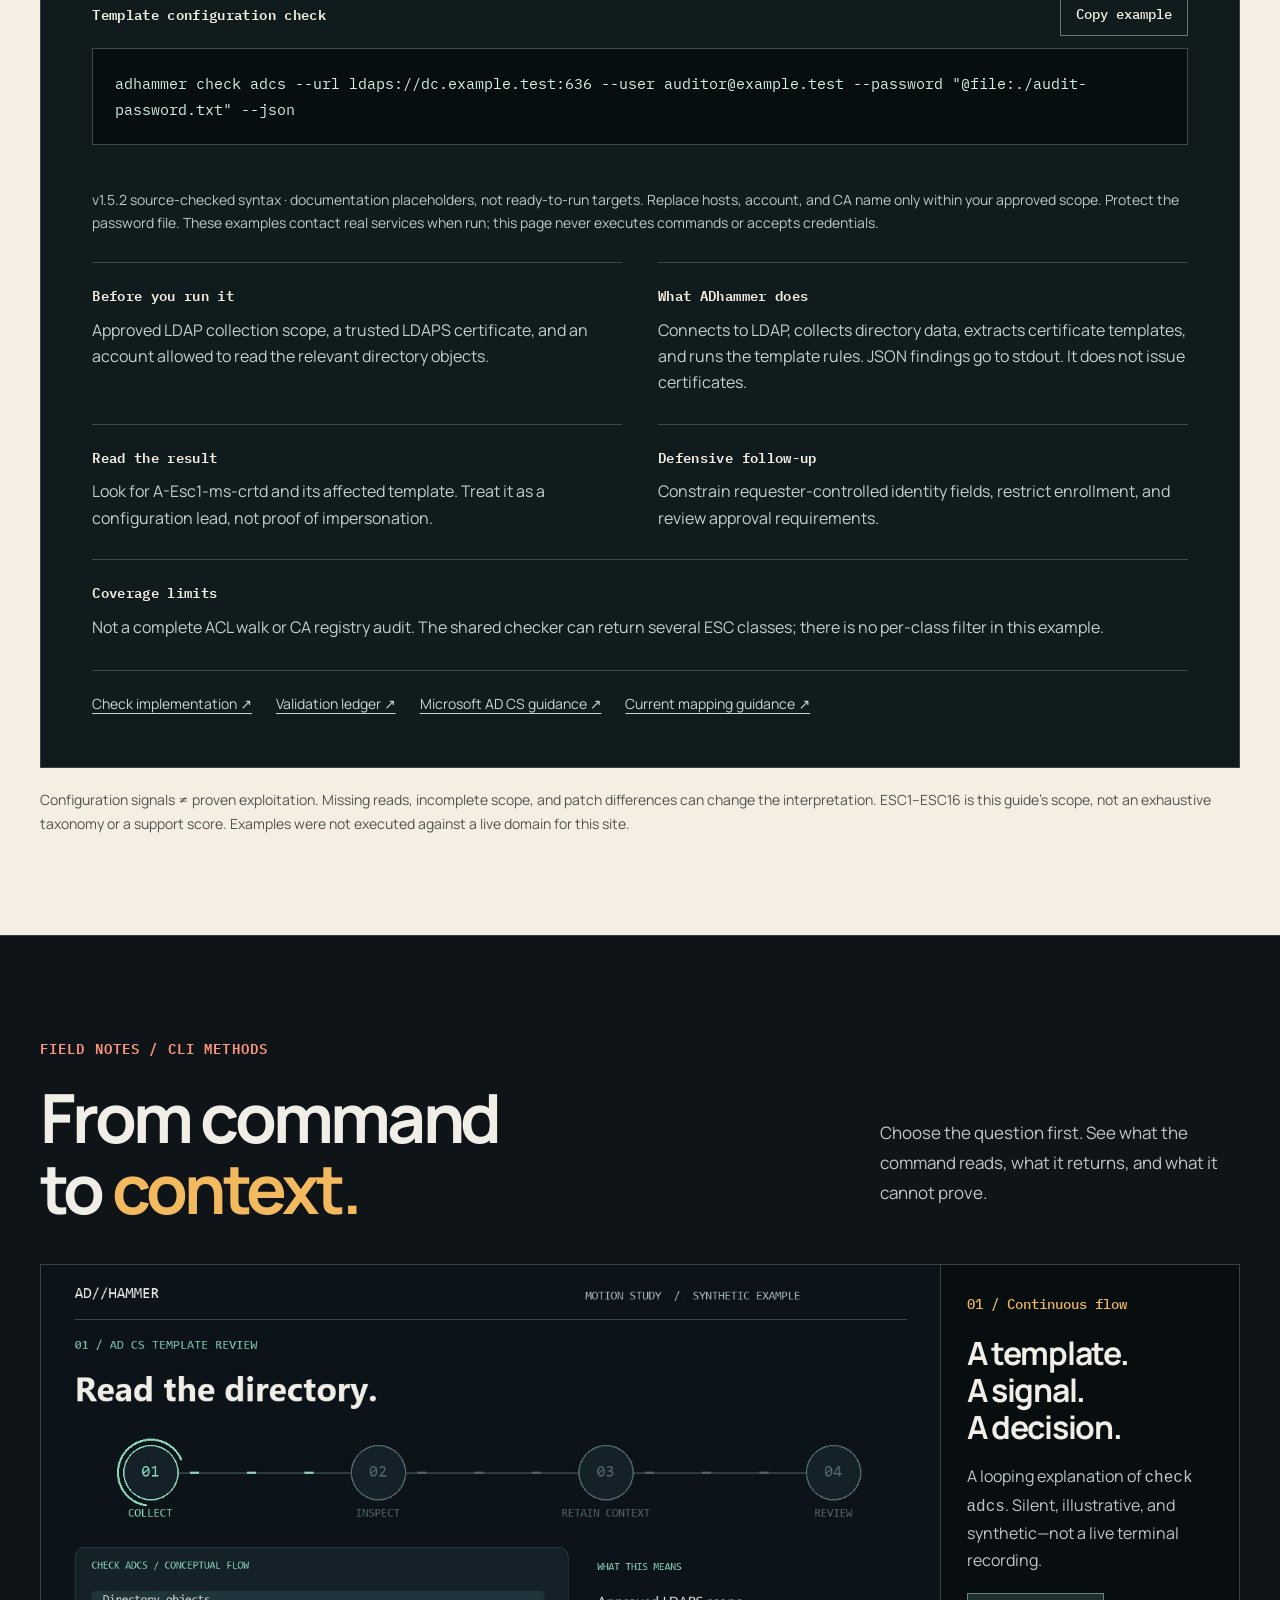
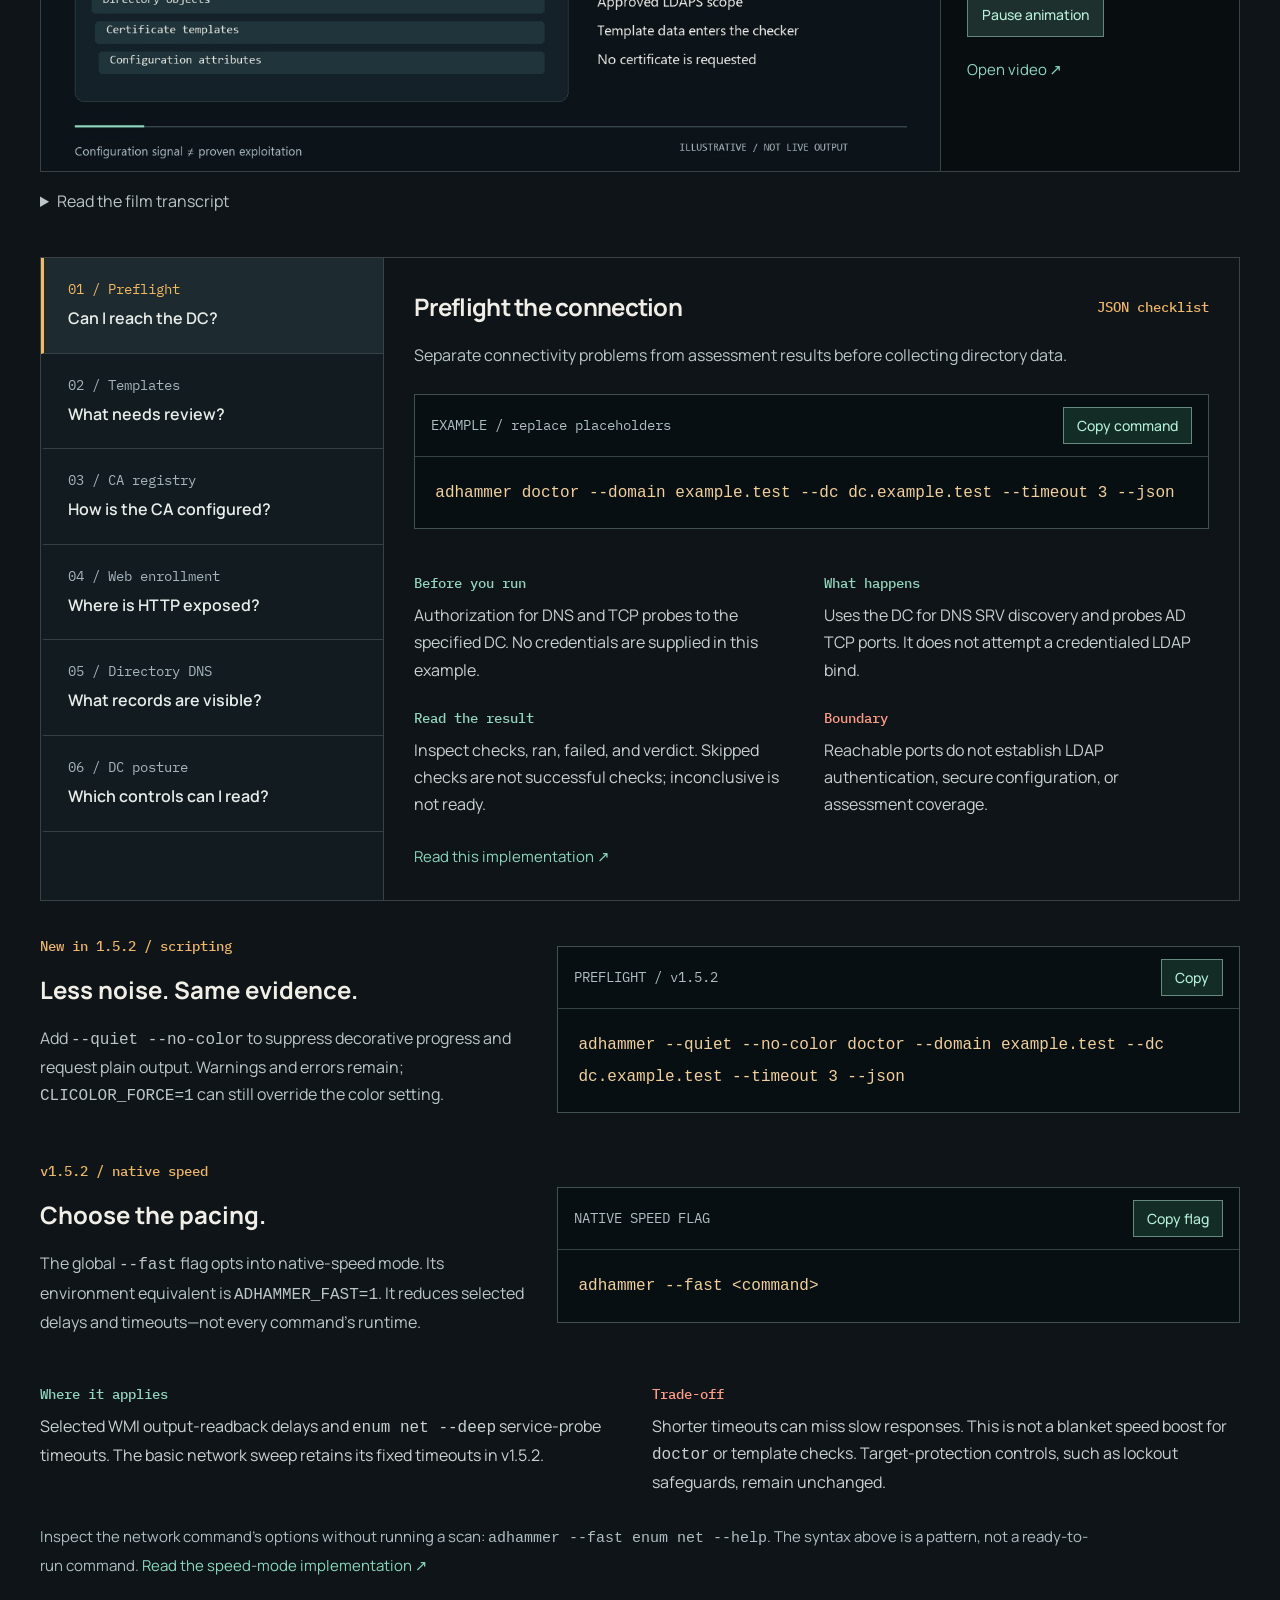
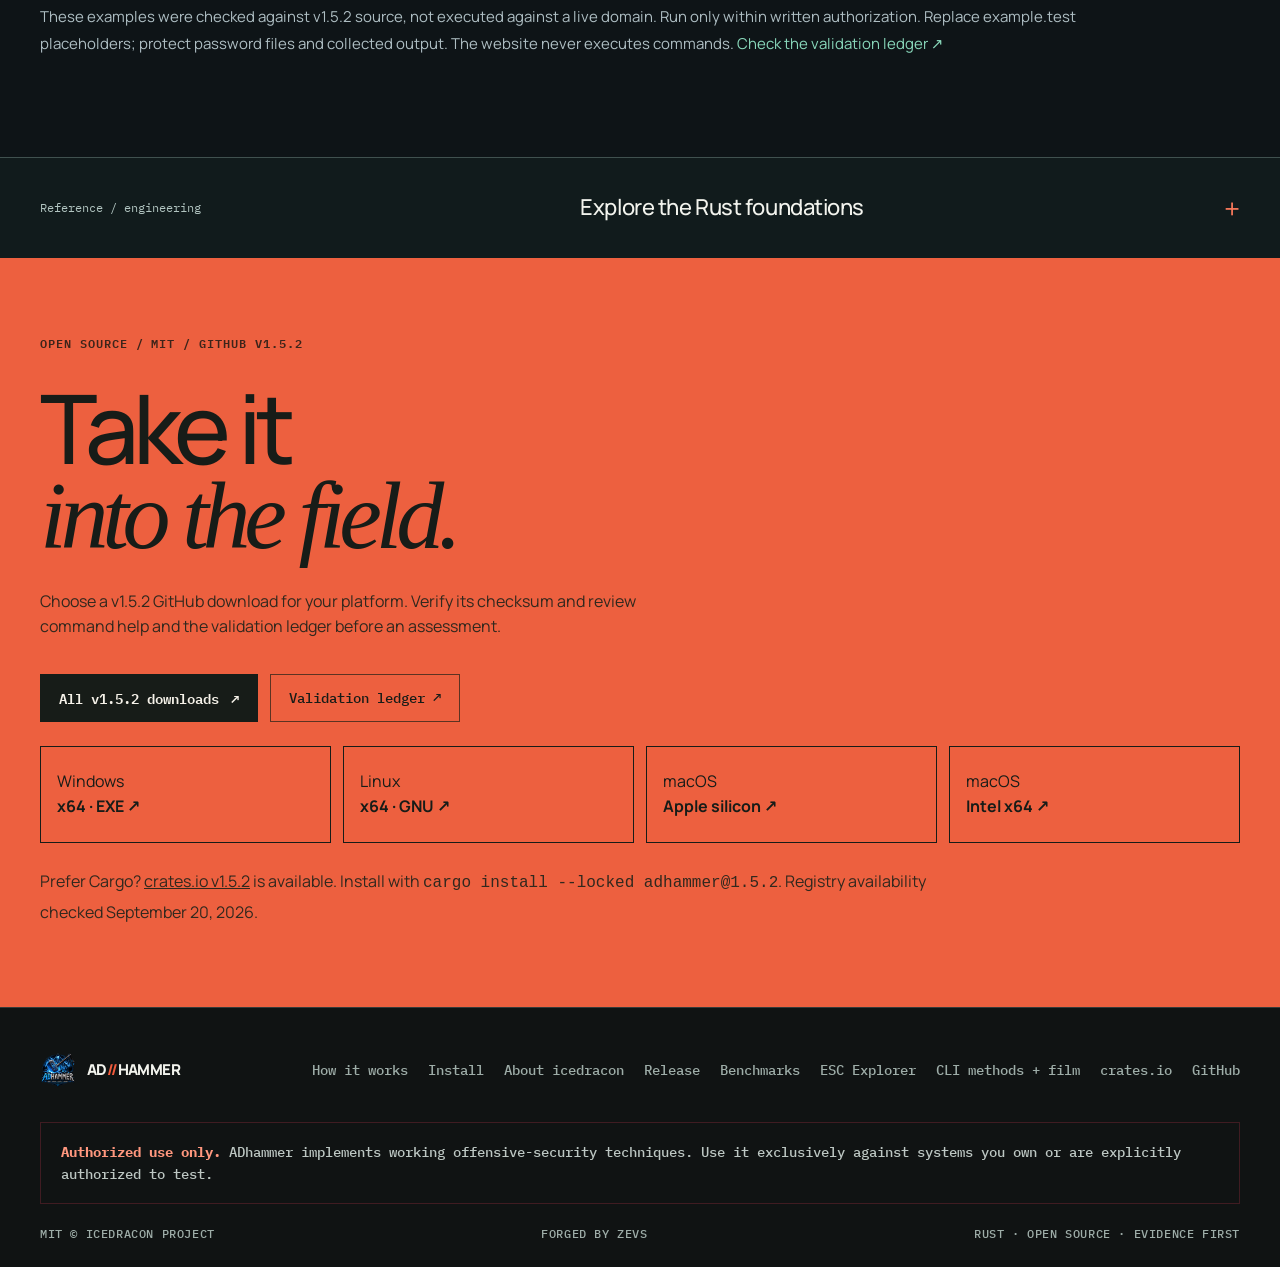
==== commit 30da3e31: "Deploy v1.5.2 presentation from d9f6930" ====
--- a/index.html
+++ b/index.html
@@ -1888,6 +1888,7 @@
   <link rel="stylesheet" href="assets/editorial.css">
   <link rel="stylesheet" href="assets/observatory.css">
   <link rel="stylesheet" href="assets/esc-explorer.css">
+  <link rel="stylesheet" href="assets/cli-methods.css">
   <script type="application/ld+json">
   {
     "@context": "https://schema.org",
@@ -1898,7 +1899,7 @@
     "applicationSubCategory": "Active Directory penetration testing",
     "operatingSystem": "Linux, macOS, Windows",
     "programmingLanguage": "Rust",
-    "softwareVersion": "1.5.1",
+    "softwareVersion": "1.5.2",
     "license": "https://opensource.org/licenses/MIT",
     "isAccessibleForFree": true,
     "description": "ADhammer is an open-source Active Directory pentest tool in Rust for first-touch discovery, attack-path analysis, AD CS assessment, and evidence-first reporting.",
@@ -1912,7 +1913,7 @@
     ],
     "url": "https://icedracon.github.io/adhammer/",
     "codeRepository": "https://github.com/icedracon/adhammer",
-    "downloadUrl": "https://crates.io/crates/adhammer",
+    "downloadUrl": "https://github.com/icedracon/adhammer/releases/tag/v1.5.2",
     "author": {"@type": "Person", "name": "zevs"},
     "audience": {"@type": "Audience", "audienceType": "Penetration testers, red teams, and Active Directory security professionals"},
     "sameAs": ["https://github.com/icedracon/adhammer", "https://crates.io/crates/adhammer"],
@@ -1936,6 +1937,7 @@
         <a href="#release">Release</a>
         <a href="#benchmarks">Benchmarks</a>
         <a href="#coverage">Coverage</a>
+        <a href="#methods">CLI + film</a>
         <a href="#protocols">Stack</a>
       </nav>
       <button class="motion-toggle" id="motion-toggle" type="button" aria-pressed="false" aria-label="Pause decorative motion">Pause motion</button>
@@ -1971,7 +1973,7 @@
       </div>
 
       <div class="entrance-copy">
-        <p class="entrance-kicker">Active Directory · Open source · v1.5.1</p>
+        <p class="entrance-kicker">Active Directory · Open source · v1.5.2</p>
         <h1 aria-label="ADhammer">AD<span class="entrance-slash">//</span><span class="entrance-name">HAMMER</span></h1>
         <p class="entrance-description">Follow the relationship.<br><em>Keep the evidence.</em></p>
         <div class="entrance-actions">
@@ -2062,6 +2064,7 @@
           <div class="ob-report-foot"><span>DEMO DATA</span><p>This is a presentation model, not captured output, a validation receipt, or an exact export schema.</p></div>
         </article>
       </div>
+      <figure class="shell ambient-film"><video id="evidence-loop" data-ambient-video muted loop playsinline preload="none" poster="assets/evidence-loop.jpg" width="960" height="300" aria-label="Illustrative loop: directory observations flow into a graph and then a review record"><source src="assets/evidence-loop.mp4" type="video/mp4"></video><figcaption><span>Directory → graph → review / illustrative flow</span><button type="button" data-video-toggle="evidence-loop" aria-pressed="false">Pause animation</button></figcaption></figure>
       <div class="shell ob-support-note"><span>Actual capability support is separate.</span><p>Consult the public ledger for evidence, tested environments, and outstanding validation.</p><a href="https://github.com/icedracon/adhammer/blob/main/docs/VALIDATION.md" target="_blank" rel="noopener">Read the validation ledger ↗</a></div>
     </section>
 
@@ -2085,39 +2088,40 @@
               <path class="release-line release-line-current-path" d="M145 254 C150 329 82 357 65 427"></path>
               <path class="release-line-pulse" pathLength="1" d="M145 254 C150 329 82 357 65 427"></path>
             </svg>
-            <a class="release-lineage-node release-lineage-149" href="https://github.com/icedracon/adhammer/releases/tag/v1.4.10" target="_blank" rel="noopener">
+            <a class="release-lineage-node release-lineage-149" href="https://github.com/icedracon/adhammer/releases/tag/v1.5.0" target="_blank" rel="noopener">
               <span class="release-lineage-orb"><i></i></span>
-              <span class="release-lineage-copy"><small>Earlier</small><strong>v1.4.10</strong><em>Defence in depth</em></span>
+              <span class="release-lineage-copy"><small>Earlier</small><strong>v1.5.0</strong><em>First-touch assessment</em></span>
             </a>
-            <a class="release-lineage-node release-lineage-1410" href="https://github.com/icedracon/adhammer/releases/tag/v1.5.0" target="_blank" rel="noopener">
+            <a class="release-lineage-node release-lineage-1410" href="https://github.com/icedracon/adhammer/releases/tag/v1.5.1" target="_blank" rel="noopener">
               <span class="release-lineage-orb"><i></i></span>
-              <span class="release-lineage-copy"><small>Previous</small><strong>v1.5.0</strong><em>First-touch assessment</em></span>
+              <span class="release-lineage-copy"><small>Previous</small><strong>v1.5.1</strong><em>Operator UX + reliability</em></span>
             </a>
-            <a class="release-lineage-node release-lineage-150 release-lineage-current" href="https://github.com/icedracon/adhammer/releases/tag/v1.5.1" target="_blank" rel="noopener">
+            <a class="release-lineage-node release-lineage-150 release-lineage-current" href="https://github.com/icedracon/adhammer/releases/tag/v1.5.2" target="_blank" rel="noopener">
               <span class="release-lineage-orb"><i></i></span>
-              <span class="release-lineage-copy"><small>Current</small><strong>v1.5.1</strong><em>Operator UX + reliability</em></span>
+              <span class="release-lineage-copy"><small>Current / GitHub</small><strong>v1.5.2</strong><em>Control + report clarity</em></span>
             </a>
-            <span class="release-lineage-status">Latest 3 published releases / current v1.5.1</span>
+            <span class="release-lineage-status">Latest 3 GitHub releases / current v1.5.2</span>
           </div>
-          <figcaption class="sr-only" id="release-lineage-caption">ADhammer release graph: version 1.4.10 is an earlier published release, version 1.5.0 is the previous published release, and version 1.5.1 is the current published release.</figcaption>
+          <figcaption class="sr-only" id="release-lineage-caption">ADhammer release graph: version 1.5.0 is an earlier release, version 1.5.1 is the previous release, and version 1.5.2 is available on GitHub and crates.io as checked on September 20, 2026.</figcaption>
         </figure>
         <div class="release-story reveal">
           <span class="eyebrow proof">03 / Release signal</span>
-          <h2 id="release-title">Clearer signals.<span>Fewer surprises.</span></h2>
-          <p class="release-intro">Version 1.5.1 focuses on operator experience and reliability. The changelog documents diagnostic preflight, credential-reference handling fixes, cleaner JSON output, and reports that distinguish an inconclusive run from a clean result.</p>
-          <div class="release-facts" aria-label="Version 1.5.1 highlights">
-            <div class="release-fact"><strong>Diagnostic preflight</strong><span>Documented checks with explicit ok / warn / fail / skipped states</span></div>
-            <div class="release-fact"><strong>Clearer JSON</strong><span>Posture results retained; progress narration kept on stderr</span></div>
-            <div class="release-fact"><strong>Honest outcomes</strong><span>No checks recorded means inconclusive, not vulnerability-free</span></div>
+          <h2 id="release-title">More control.<span>Clearer handoffs.</span></h2>
+          <p class="release-intro">Version 1.5.2 refines the work around an assessment: quieter scripting, versioned report data, print-ready HTML, and build provenance. The changelog also records correctness fixes and dependency hardening.</p>
+          <div class="release-facts" aria-label="Version 1.5.2 documented highlights">
+            <div class="release-fact"><strong>Scripting controls</strong><span><code>--quiet</code> suppresses decorative progress; <code>--no-color</code> supports plain output. Warnings and errors remain.</span></div>
+            <div class="release-fact"><strong>Report handoff</strong><span>Print styling for HTML and a JSON <code>schema_version</code> field for downstream consumers.</span></div>
+            <div class="release-fact"><strong>Build provenance</strong><span><code>--version</code> includes version, commit, and build date when available; <code>-V</code> stays short.</span></div>
           </div>
+          <figure class="ambient-film release-film"><video id="report-loop" data-ambient-video muted loop playsinline preload="none" poster="assets/report-loop.jpg" width="960" height="300" aria-label="Illustrative loop: one assessment record connects to JSON, HTML, and Markdown report formats"><source src="assets/report-loop.mp4" type="video/mp4"></video><figcaption><span>One record / multiple formats / illustrative</span><button type="button" data-video-toggle="report-loop" aria-pressed="false">Pause animation</button></figcaption></figure>
           <div class="release-boundary">
             <b>Truth boundary</b>
             <p>These are documented release changes, not a new live-validation claim. The validation ledger remains authoritative; partial and unvalidated paths retain their stated limits.</p>
           </div>
-          <div class="release-distribution-note"><span>GitHub / 2026-09-12 · crates.io / 2026-09-13</span><p>Version 1.5.1 is available on both platforms. The GitHub release lists Windows, Linux, and macOS downloads with SHA-256 sidecars and attestation verification instructions.</p></div>
+          <div class="release-distribution-note"><span>v1.5.2 / GitHub September 19 · crates.io September 20</span><p>Windows, Linux, and macOS assets are listed on GitHub with SHA-256 sidecars. The v1.5.2 CLI is also available on crates.io, verified unyanked on September 20, 2026. Choose a prebuilt download or install the pinned registry version below.</p></div>
           <div class="release-links">
-            <a class="release-link" href="https://github.com/icedracon/adhammer/releases/tag/v1.5.1" target="_blank" rel="noopener">Download v1.5.1 ↗</a>
-            <a class="release-link" href="https://github.com/icedracon/adhammer/blob/v1.5.1/CHANGELOG.md#151--2026-09-11" target="_blank" rel="noopener">What changed in 1.5.1 ↗</a>
+            <a class="release-link" href="https://github.com/icedracon/adhammer/releases/tag/v1.5.2" target="_blank" rel="noopener">Download v1.5.2 ↗</a>
+            <a class="release-link" href="https://github.com/icedracon/adhammer/blob/v1.5.2/CHANGELOG.md" target="_blank" rel="noopener">v1.5.2 source changelog ↗</a>
             <a class="release-link" href="https://crates.io/crates/adhammer" target="_blank" rel="noopener">Open on crates.io ↗</a>
             <a class="release-link" href="https://github.com/icedracon/adhammer/blob/main/docs/VALIDATION.md" target="_blank" rel="noopener">Validation ledger ↗</a>
           </div>
@@ -2162,7 +2166,7 @@
               <tbody id="matrix-body"></tbody>
             </table>
           </div>
-          <div class="matrix-method">Recorded against ADhammer 1.3.3; a refresh against the current release is pending. Testbed, parity caveat, versions, scripts, raw log, and result TSV are published in <a href="https://github.com/icedracon/adhammer/blob/main/docs/BENCHMARKS.md" target="_blank" rel="noopener">BENCHMARKS.md ↗</a>.</div>
+          <div class="matrix-method">Recorded against an earlier release; a refresh against the current release is pending.</div>
         </details>
       </div>
     </section>
@@ -2211,7 +2215,7 @@
             <div class="esc-command-heading"><h4 id="esc-check-label">Template configuration check</h4><button class="esc-action" id="esc-copy" type="button" hidden>Copy example</button></div>
             <pre><code id="esc-command">adhammer check adcs --url ldaps://dc.example.test:636 --user auditor@example.test --password "@file:./audit-password.txt" --json</code></pre>
             <p id="esc-copy-status" class="esc-copy-status" role="status"></p>
-            <p class="esc-scope-note">v1.5.1 syntax · documentation placeholders, not ready-to-run targets. Replace hosts, account, and CA name only within your approved scope. Protect the password file. These examples contact real services when run; this page never executes commands or accepts credentials.</p>
+            <p class="esc-scope-note">v1.5.2 source-checked syntax · documentation placeholders, not ready-to-run targets. Replace hosts, account, and CA name only within your approved scope. Protect the password file. These examples contact real services when run; this page never executes commands or accepts credentials.</p>
           </div>
           <div class="esc-guide">
             <article><h4>Before you run it</h4><p id="esc-prerequisite">Approved LDAP collection scope, a trusted LDAPS certificate, and appropriate directory-read permissions.</p></article>
@@ -2221,7 +2225,7 @@
             <article class="esc-guide-wide"><h4>Coverage limits</h4><p id="esc-check-limit">No complete ACL walk, CA registry audit, or active enrollment. Empty output does not establish a secure environment.</p></article>
           </div>
           <div class="esc-sources">
-            <a id="esc-code-source" href="https://github.com/icedracon/adhammer/blob/146415c4ce8d4e96c6d375e804fbe27a19349836/cli/src/checks/adcs.rs" target="_blank" rel="noopener">Check implementation ↗</a>
+            <a id="esc-code-source" href="https://github.com/icedracon/adhammer/blob/7b5e60b4200d2557760867a80d0f1f225e6915dc/cli/src/checks/adcs.rs" target="_blank" rel="noopener">Check implementation ↗</a>
             <a href="https://github.com/icedracon/adhammer/blob/main/docs/VALIDATION.md" target="_blank" rel="noopener">Validation ledger ↗</a>
             <a href="https://learn.microsoft.com/en-us/defender-for-identity/security-posture-assessments/certificates" target="_blank" rel="noopener">Microsoft AD CS guidance ↗</a>
             <a href="https://support.microsoft.com/en-us/servicing/os/windows-server/2022/05/kb5014754-certificate-based-authentication-changes-on-windows-domain-controllers" target="_blank" rel="noopener">Current mapping guidance ↗</a>
@@ -2229,6 +2233,47 @@
         </article>
         <p class="esc-footnote">Configuration signals ≠ proven exploitation. Missing reads, incomplete scope, and patch differences can change the interpretation. ESC1–ESC16 is this guide’s scope, not an exhaustive taxonomy or a support score. Examples were not executed against a live domain for this site.</p>
         <noscript><p class="esc-footnote">JavaScript is off. The ESC1 example remains readable; enable JavaScript for the other class cards and illustrative animation. The validation ledger above remains the authority for support.</p></noscript>
+      </div>
+    </section>
+
+    <section class="cli-methods" id="methods" aria-labelledby="methods-title">
+      <div class="shell">
+        <div class="methods-heading"><div><span class="eyebrow">Field notes / CLI methods</span><h2 id="methods-title">From command<br>to <em>context.</em></h2></div><p>Choose the question first. See what the command reads, what it returns, and what it cannot prove.</p></div>
+        <div class="methods-cinema">
+          <div class="methods-screen">
+            <video id="methods-film" data-ambient-video muted loop playsinline preload="none" poster="assets/cli-workflow-poster.jpg" width="1280" height="720" aria-label="AD CS template review: a continuously looping illustrative walkthrough" aria-describedby="film-description">
+              <source src="assets/cli-workflow.mp4" type="video/mp4">
+              <track kind="captions" src="assets/cli-workflow.vtt" srclang="en" label="English">
+              Your browser cannot play this video. <a href="assets/cli-workflow.mp4">Download the MP4</a> or read the transcript below.
+            </video>
+          </div>
+          <aside class="methods-film-notes"><span class="methods-label">01 / Continuous flow</span><h3>A template.<br> A signal.<br> A decision.</h3><p id="film-description">A looping explanation of <code>check adcs</code>. Silent, illustrative, and synthetic—not a live terminal recording.</p><button class="film-pause" type="button" data-video-toggle="methods-film" aria-pressed="false">Pause animation</button><a href="assets/cli-workflow.mp4">Open video ↗</a><p id="film-status" role="status"></p></aside>
+        </div>
+        <details class="film-transcript"><summary>Read the film transcript</summary><ol><li><strong>Collect:</strong> An authorized LDAPS read gathers directory data, including certificate templates.</li><li><strong>Inspect:</strong> Template rules evaluate the collected configuration. The animation uses a fictional template.</li><li><strong>Retain context:</strong> JSON findings preserve the rule, affected object, explanation, and remediation. This film shows conceptual fields, not captured tool output.</li><li><strong>Review:</strong> Confirm permissions, CA settings, patches, and scope separately. A configuration signal is not proof of exploitation; empty findings do not establish safety.</li></ol></details>
+        <div class="methods-workbench">
+          <div class="methods-picker" role="group" aria-label="Choose a CLI method">
+            <button type="button" data-cli-method="0" aria-pressed="true" aria-controls="method-detail"><span>01 / Preflight</span><b>Can I reach the DC?</b></button>
+            <button type="button" data-cli-method="1" aria-pressed="false" aria-controls="method-detail"><span>02 / Templates</span><b>What needs review?</b></button>
+            <button type="button" data-cli-method="2" aria-pressed="false" aria-controls="method-detail"><span>03 / CA registry</span><b>How is the CA configured?</b></button>
+            <button type="button" data-cli-method="3" aria-pressed="false" aria-controls="method-detail"><span>04 / Web enrollment</span><b>Where is HTTP exposed?</b></button>
+            <button type="button" data-cli-method="4" aria-pressed="false" aria-controls="method-detail"><span>05 / Directory DNS</span><b>What records are visible?</b></button>
+            <button type="button" data-cli-method="5" aria-pressed="false" aria-controls="method-detail"><span>06 / DC posture</span><b>Which controls can I read?</b></button>
+          </div>
+          <article class="method-detail" id="method-detail" aria-labelledby="method-title">
+            <div class="method-title-row"><h3 id="method-title">Preflight the connection</h3><span class="methods-label" id="method-format">JSON checklist</span></div>
+            <p id="method-purpose">Separate connectivity problems from assessment results before collecting directory data.</p>
+            <div class="method-terminal"><div><span>EXAMPLE / replace placeholders</span><button type="button" id="method-copy" hidden>Copy command</button></div><pre><code id="method-command">adhammer doctor --domain example.test --dc dc.example.test --timeout 3 --json</code></pre></div>
+            <p class="method-copy-status" id="method-copy-status" role="status"></p>
+            <dl class="method-facts"><div><dt>Before you run</dt><dd id="method-prerequisite">Authorization for DNS and TCP probes to the specified DC. No credentials are supplied in this example.</dd></div><div><dt>What happens</dt><dd id="method-behavior">Uses the DC for DNS SRV discovery and probes AD TCP ports. It does not attempt a credentialed LDAP bind.</dd></div><div><dt>Read the result</dt><dd id="method-result">Inspect checks, ran, failed, and verdict. Skipped checks are not successful checks; inconclusive is not ready.</dd></div><div class="method-boundary"><dt>Boundary</dt><dd id="method-limit">Reachable ports do not establish LDAP authentication, secure configuration, or assessment coverage.</dd></div></dl>
+            <a id="method-source" href="https://github.com/icedracon/adhammer/blob/7b5e60b4200d2557760867a80d0f1f225e6915dc/cli/src/doctor.rs" target="_blank" rel="noopener">Read this implementation ↗</a>
+          </article>
+        </div>
+        <div class="methods-version-note"><div><span class="methods-label">New in 1.5.2 / scripting</span><h3>Less noise. Same evidence.</h3><p>Add <code>--quiet --no-color</code> to suppress decorative progress and request plain output. Warnings and errors remain; <code>CLICOLOR_FORCE=1</code> can still override the color setting.</p></div><div class="method-terminal"><div><span>PREFLIGHT / v1.5.2</span><button type="button" data-copy="adhammer --quiet --no-color doctor --domain example.test --dc dc.example.test --timeout 3 --json">Copy</button></div><pre><code>adhammer --quiet --no-color doctor --domain example.test --dc dc.example.test --timeout 3 --json</code></pre></div></div>
+        <div class="methods-version-note" id="native-speed"><div><span class="methods-label">v1.5.2 / native speed</span><h3>Choose the pacing.</h3><p>The global <code>--fast</code> flag opts into native-speed mode. Its environment equivalent is <code>ADHAMMER_FAST=1</code>. It reduces selected delays and timeouts—not every command’s runtime.</p></div><div class="method-terminal"><div><span>NATIVE SPEED FLAG</span><button type="button" data-copy="--fast">Copy flag</button></div><pre><code>adhammer --fast &lt;command&gt;</code></pre></div></div>
+        <dl class="method-facts native-speed-facts"><div><dt>Where it applies</dt><dd>Selected WMI output-readback delays and <code>enum net --deep</code> service-probe timeouts. The basic network sweep retains its fixed timeouts in v1.5.2.</dd></div><div class="method-boundary"><dt>Trade-off</dt><dd>Shorter timeouts can miss slow responses. This is not a blanket speed boost for <code>doctor</code> or template checks. Target-protection controls, such as lockout safeguards, remain unchanged.</dd></div></dl>
+        <p class="methods-scope">Inspect the network command’s options without running a scan: <code>adhammer --fast enum net --help</code>. The syntax above is a pattern, not a ready-to-run command. <a href="https://github.com/icedracon/adhammer/blob/7b5e60b4200d2557760867a80d0f1f225e6915dc/crates/core/src/speed.rs" target="_blank" rel="noopener">Read the speed-mode implementation ↗</a></p>
+        <p class="methods-scope">These examples were checked against v1.5.2 source, not executed against a live domain. Run only within written authorization. Replace example.test placeholders; protect password files and collected output. The website never executes commands. <a href="https://github.com/icedracon/adhammer/blob/main/docs/VALIDATION.md" target="_blank" rel="noopener">Check the validation ledger ↗</a></p>
+        <noscript><p>Enable JavaScript for automatic motion, method switching, and copying. The preflight example, animation posters, transcript, and video download remain available without it.</p></noscript>
       </div>
     </section>
 
@@ -2262,18 +2307,20 @@
     <section class="final" id="install">
       <div class="shell final-inner reveal">
         <img class="final-mark" src="assets/favicon.png" alt="" width="132" height="132">
-        <span class="eyebrow">Open source / MIT / v1.5.1</span>
+        <span class="eyebrow">Open source / MIT / GitHub v1.5.2</span>
         <h2>Take it<span>into the field.</span></h2>
-        <p>Install the Rust CLI or download a prebuilt binary for Windows, Linux, or macOS. Review command help and the validation ledger before an assessment.</p>
+        <p>Choose a v1.5.2 GitHub download for your platform. Verify its checksum and review command help and the validation ledger before an assessment.</p>
         <div class="final-links">
-          <a class="final-link primary" href="https://github.com/icedracon/adhammer/releases/tag/v1.5.1" target="_blank" rel="noopener">Download v1.5.1 <i>↗</i></a>
+          <a class="final-link primary" href="https://github.com/icedracon/adhammer/releases/tag/v1.5.2" target="_blank" rel="noopener">All v1.5.2 downloads <i>↗</i></a>
           <a class="final-link" href="https://github.com/icedracon/adhammer/blob/main/docs/VALIDATION.md" target="_blank" rel="noopener">Validation ledger ↗</a>
-          <a class="final-link" href="https://github.com/icedracon/adhammer/blob/main/docs/BENCHMARKS.md" target="_blank" rel="noopener">Benchmark record ↗</a>
         </div>
-        <div class="command">
-          <code><b>$</b> cargo install --locked adhammer</code>
-          <button class="copy-button" type="button" data-copy="cargo install --locked adhammer">Copy</button>
+        <div class="release-platforms" aria-label="GitHub v1.5.2 platform downloads">
+          <a href="https://github.com/icedracon/adhammer/releases/download/v1.5.2/adhammer-x86_64-pc-windows-msvc.exe"><span>Windows</span><strong>x64 · EXE ↗</strong></a>
+          <a href="https://github.com/icedracon/adhammer/releases/download/v1.5.2/adhammer-x86_64-unknown-linux-gnu"><span>Linux</span><strong>x64 · GNU ↗</strong></a>
+          <a href="https://github.com/icedracon/adhammer/releases/download/v1.5.2/adhammer-aarch64-apple-darwin"><span>macOS</span><strong>Apple silicon ↗</strong></a>
+          <a href="https://github.com/icedracon/adhammer/releases/download/v1.5.2/adhammer-x86_64-apple-darwin"><span>macOS</span><strong>Intel x64 ↗</strong></a>
         </div>
+        <p class="registry-version-note">Prefer Cargo? <a href="https://crates.io/crates/adhammer/1.5.2" target="_blank" rel="noopener">crates.io v1.5.2</a> is available. Install with <code>cargo install --locked adhammer@1.5.2</code>. Registry availability checked September 20, 2026.</p>
       </div>
     </section>
   </main>
@@ -2289,6 +2336,7 @@
           <a href="#release">Release</a>
           <a href="#benchmarks">Benchmarks</a>
           <a href="#coverage">ESC Explorer</a>
+          <a href="#methods">CLI methods + film</a>
           <a href="https://crates.io/crates/adhammer" target="_blank" rel="noopener">crates.io</a>
           <a href="https://github.com/icedracon/adhammer" target="_blank" rel="noopener">GitHub</a>
         </nav>
@@ -2300,6 +2348,8 @@
 
   <script src="assets/observatory.js"></script>
   <script src="assets/esc-explorer.js"></script>
+  <script src="assets/cli-methods.js"></script>
+  <script src="assets/ambient-video.js"></script>
   <script src="assets/entrance.js"></script>
   <script>
     (function () {
--- a/assets/cli-methods.css
+++ b/assets/cli-methods.css
@@ -0,0 +1,9 @@
+.ambient-film{margin-block:32px;border:1px solid #394b50;background:#0c1419;overflow:hidden}.ambient-film video{display:block;width:100%;height:auto;aspect-ratio:16/5;object-fit:contain}.ambient-film figcaption{display:flex;justify-content:space-between;align-items:center;gap:16px;padding:12px 20px;color:#b7c7cc;font:400 .875rem/1.5 'IBM Plex Mono',monospace}.ambient-film button,.film-pause{cursor:pointer;min-height:44px;padding:8px 14px;background:#1d302e;color:#b8efd8;border:1px solid #63887b;font:500 .875rem/1.5 Manrope,sans-serif}.ambient-film button:disabled,.film-pause:disabled{opacity:.75;cursor:default}.ambient-film button:focus-visible{outline:2px solid #f2b95f;outline-offset:3px}.release-film{margin-inline:0}.film-pause{display:block;margin:20px 0}.methods-version-note{margin:32px 0;display:grid;grid-template-columns:1fr 1.4fr;gap:30px;align-items:center}.methods-version-note h3{font-size:1.5rem;margin:12px 0}.methods-version-note p{font-size:1rem;line-height:1.7;color:#bcc6c8}.methods-version-note .method-terminal{margin:0}.release-platforms{display:grid;grid-template-columns:repeat(4,minmax(0,1fr));gap:12px;width:100%;margin:24px 0}.release-platforms a{padding:22px 16px;border:1px solid currentColor;text-align:left;transition:background .2s}.release-platforms a:hover{background:rgba(255,255,255,.15)}.release-platforms span,.release-platforms strong{display:block;font-size:1rem;line-height:1.6}.registry-version-note{max-width:900px!important;font-size:1rem!important;line-height:1.8!important}.registry-version-note a{text-decoration:underline}.registry-version-note code{overflow-wrap:anywhere}.methods-heading .eyebrow{font-size:.875rem}
+@media(max-width:700px){.ambient-film figcaption{flex-wrap:wrap;padding:12px}.methods-version-note{grid-template-columns:1fr;gap:8px}.release-platforms{grid-template-columns:1fr 1fr}.methods-film-notes>p{max-width:none}}
+.cli-methods{padding:100px 0;color:#f0eee7;background:#0e1417;border-top:1px solid #354044;scroll-margin-top:90px}
+.methods-heading{display:flex;justify-content:space-between;align-items:end;gap:40px;margin-bottom:40px}.methods-heading h2{font-size:clamp(2.5rem,5.3vw,5rem);line-height:1.05;letter-spacing:-.055em;margin:20px 0 0}.methods-heading h2 em{font-style:normal;color:#f2b95f}.methods-heading>p{max-width:360px;font-size:1.0625rem;line-height:1.75;color:#bec6c7}
+.methods-cinema{display:grid;grid-template-columns:minmax(0,3fr) minmax(240px,1fr);border:1px solid #394246;background:#080d10}.methods-screen{align-self:center;min-width:0}.methods-screen video{display:block;width:100%;height:auto;aspect-ratio:16/9;background:#0c1215}.methods-film-notes{padding:26px;border-left:1px solid #394246}.methods-label{font:500 .875rem/1.5 'IBM Plex Mono',monospace;color:#eeb765}.methods-film-notes h3{font-size:2rem;line-height:1.15;letter-spacing:-.04em;margin:18px 0}.methods-film-notes p{color:#bcc6c8;font-size:1rem;line-height:1.65}.methods-film-notes>a,.method-detail>a,.methods-scope a{color:#89d8bb;text-underline-offset:4px;font-size:.9375rem}.film-chapters{display:grid;margin:20px 0}.film-chapters button{border:0;border-top:1px solid #354044;background:transparent;color:#bfc8ca;text-align:left;padding:12px 0;font:400 .875rem 'IBM Plex Mono',monospace;cursor:pointer}.film-chapters button span{margin-left:15px;color:#f0eee7}.film-chapters button:hover span{color:#f2b95f}
+.film-transcript{margin:16px 0 42px;color:#bcc6c8;font-size:1rem;line-height:1.7}.film-transcript summary{cursor:pointer;width:fit-content}.film-transcript ol{max-width:900px;padding:14px 0 0 24px}.film-transcript li{padding-bottom:10px}
+.methods-workbench{display:grid;grid-template-columns:minmax(230px,1fr) minmax(0,2.5fr);border:1px solid #394246}.methods-picker{display:grid;align-content:start;background:#111b20}.methods-picker button{background:none;border:0;border-bottom:1px solid #354044;border-left:3px solid transparent;text-align:left;padding:21px 24px;cursor:pointer;color:#e9ede9}.methods-picker button span{display:block;font:400 .875rem/1.5 'IBM Plex Mono',monospace;color:#a6b5bc;margin-bottom:6px}.methods-picker button b{font:600 1rem/1.5 Manrope,sans-serif}.methods-picker button[aria-pressed=true]{background:#1d2a2f;border-left-color:#f2b95f}.methods-picker button[aria-pressed=true] span{color:#f2b95f}.methods-picker button:hover{background:#203036}.method-detail{padding:30px;min-width:0;border-left:1px solid #394246}.method-title-row{display:flex;justify-content:space-between;align-items:center;gap:18px;flex-wrap:wrap}.method-title-row h3{font-size:1.5rem;margin:0;letter-spacing:-.03em}.method-detail>p{font-size:1rem;line-height:1.7;color:#bbc7cb}.method-terminal{border:1px solid #415054;background:#080f12;margin:24px 0 0}.method-terminal>div{display:flex;align-items:center;justify-content:space-between;gap:12px;border-bottom:1px solid #344247;padding:12px 16px;color:#adc0c5;font:400 .875rem/1.5 'IBM Plex Mono',monospace}.method-terminal button{padding:8px 13px;border:1px solid #668a7e;color:#b4efd8;background:#132c26;cursor:pointer;font:500 .875rem Manrope,sans-serif;flex-shrink:0}.method-terminal pre{padding:20px;margin:0;white-space:pre-wrap;overflow-wrap:anywhere;color:#f1d09b;font:400 1rem/1.85 'IBM Plex Mono',monospace}.method-copy-status{min-height:1.5em;margin:8px 0!important;font-size:.875rem!important}.method-facts{display:grid;grid-template-columns:1fr 1fr;gap:24px;margin:15px 0 26px}.method-facts dt{font:500 .875rem/1.5 'IBM Plex Mono',monospace;color:#91d6bd;margin-bottom:8px}.method-facts dd{margin:0;color:#cad1d1;font-size:1rem;line-height:1.7}.method-boundary dt{color:#ff9e87}.methods-scope{max-width:1050px;color:#aebec3;font-size:.9375rem;line-height:1.8;margin:24px 0 0}.cli-methods :is(button,a,summary):focus-visible{outline:2px solid #f2b95f;outline-offset:5px}#film-status:empty{display:none}
+@media(max-width:1050px){.methods-cinema{grid-template-columns:1fr}.methods-film-notes{border-left:0;border-top:1px solid #394246;display:grid;grid-template-columns:1fr 1fr;gap:10px 30px}.methods-film-notes h3{grid-column:1}.methods-film-notes>p{grid-column:2;grid-row:1/3}.film-chapters{grid-column:1/-1;grid-template-columns:repeat(4,1fr);gap:12px;margin:0}.methods-workbench{grid-template-columns:240px 1fr}.method-facts{grid-template-columns:1fr}}
+@media(max-width:700px){.cli-methods{padding:64px 0}.methods-heading{display:block}.methods-heading>p{max-width:none}.methods-workbench{grid-template-columns:1fr}.methods-picker{grid-template-columns:1fr 1fr}.methods-picker button{padding:16px}.method-detail{border-left:0;border-top:1px solid #394246;padding:22px}.methods-film-notes{display:block;padding:22px}.methods-film-notes h3 br{display:none}.methods-film-notes h3 br:after{content:' '}.film-chapters{grid-template-columns:1fr 1fr;margin:16px 0}.method-terminal>div{flex-wrap:wrap}.method-terminal pre{padding:16px}.methods-heading h2{font-size:3rem}}
